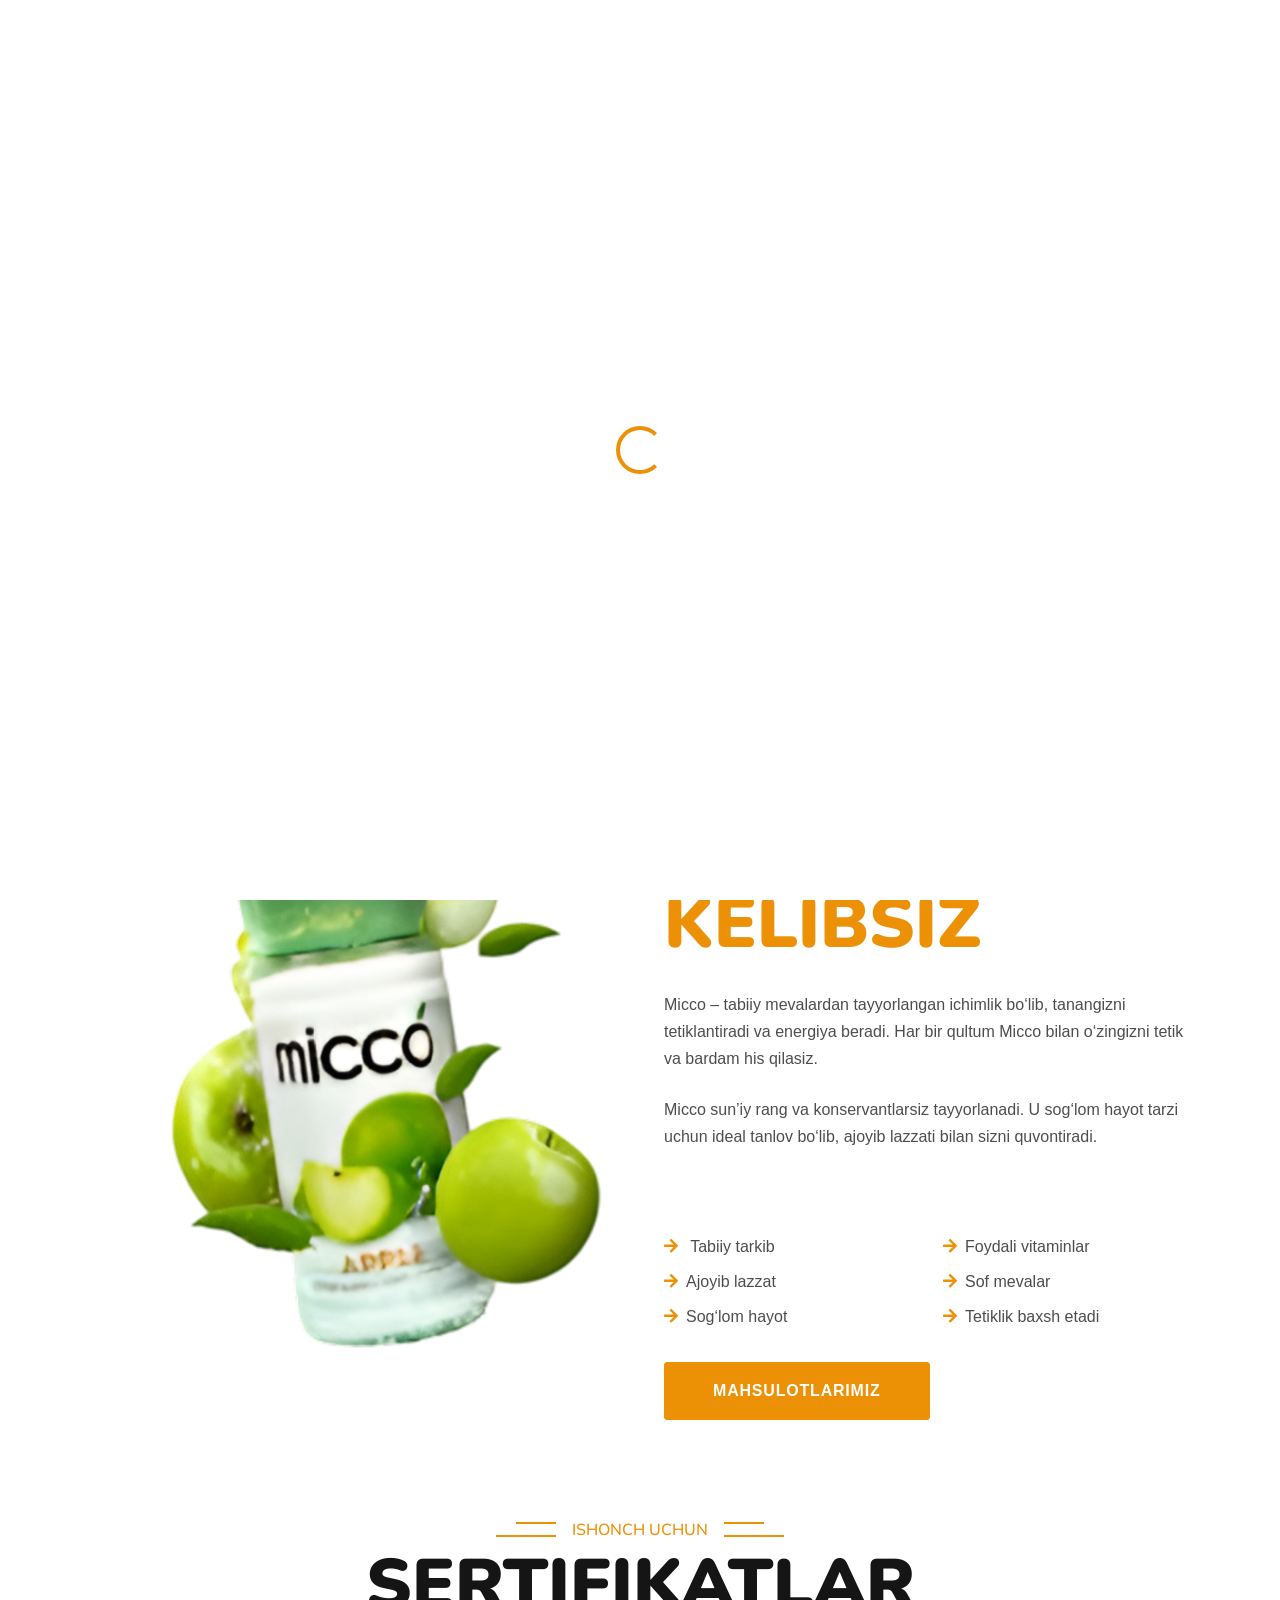
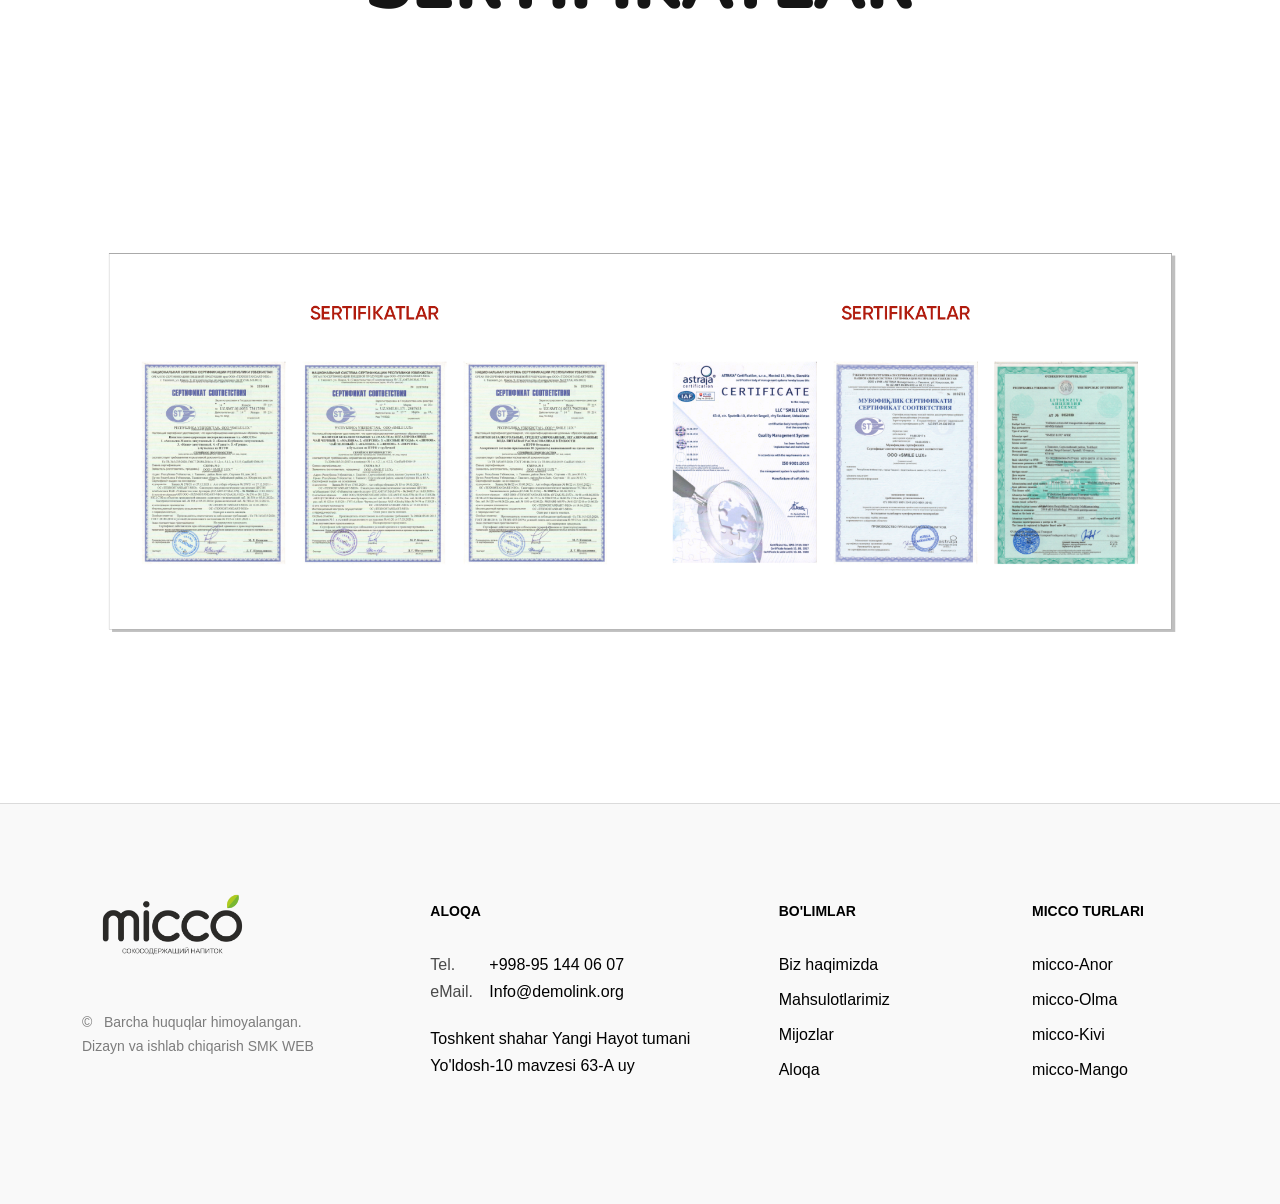
==== about.html @ a42de667 "Tamom" ====
<!DOCTYPE html>
<html lang="en">

<head>
    <meta charset="utf-8">
    <title>micco | About</title>
    <meta content="width=device-width, initial-scale=1.0" name="viewport">
    <meta content="" name="keywords">
    <meta content="" name="description">

    <!-- Favicon -->
    <link href="images/micco logo_edited-Photoroom.png" rel="icon">

    <!-- Google Web Fonts -->
    <link rel="preconnect" href="https://fonts.googleapis.com">
    <link rel="preconnect" href="https://fonts.gstatic.com" crossorigin>
    <link href="https://fonts.googleapis.com/css2?family=Heebo:wght@400;500;600&family=Nunito:wght@600;700;800&display=swap" rel="stylesheet">

    <!-- Icon Font Stylesheet -->
    <link href="https://cdnjs.cloudflare.com/ajax/libs/font-awesome/5.10.0/css/all.min.css" rel="stylesheet">
    <link href="https://cdn.jsdelivr.net/npm/bootstrap-icons@1.4.1/font/bootstrap-icons.css" rel="stylesheet">

    <!-- Libraries Stylesheet -->
    <link href="lib/animate/animate.min.css" rel="stylesheet">
    <link href="lib/owlcarousel/assets/owl.carousel.min.css" rel="stylesheet">
    <link href="lib/tempusdominus/css/tempusdominus-bootstrap-4.min.css" rel="stylesheet" />

    <!-- Customized Bootstrap Stylesheet -->
    <link href="about-css/bootstrap.min.css" rel="stylesheet">

    <!-- Template Stylesheet -->
    <link href="about-css/style.css" rel="stylesheet">
    <!-- bosh css lar -->
    <link rel="stylesheet" href="css/style.css">
</head>

<body>
    <!-- Spinner Start -->
    <div id="spinner" class="show bg-white position-fixed translate-middle w-100 vh-100 top-50 start-50 d-flex align-items-center justify-content-center">
        <div class="spinner-border text-primary" style="width: 3rem; height: 3rem;" role="status">
            <span class="sr-only">Kuting...</span>
        </div>
    </div>
    <!-- Spinner End -->


   


    <!-- Navbar & Hero Start -->
    <div class="container-fluid position-relative p-0">
        <nav class="navbar navbar-expand-lg navbar-light px-4 px-lg-5 py-3 py-lg-0">
            <a href="" class="navbar-brand p-0">
                <!-- <h1 class="text-primary m-0"><i class="fa fa-map-marker-alt me-3"></i>Tourist</h1> -->
                <img src="images/micco logo_edited-Photoroom.png" alt="Logo">
            </a>
            <button class="navbar-toggler" type="button" data-bs-toggle="collapse" data-bs-target="#navbarCollapse">
                <span class="fa fa-bars"></span>
            </button>
            <div class="collapse navbar-collapse" id="navbarCollapse">
                <div class="navbar-nav ms-auto py-0">
                    <a href="index.html" class="nav-item nav-link">Bosh bo'lim</a>
                    <a href="about.html" class="nav-item nav-link active">Biz haqimizda</a>
                    <a href="testimonial.html" class="nav-item nav-link">Mijozlar</a>
                    <a href="package.html" class="nav-item nav-link">Mahsulotlarimiz</a>
                    <a href="contact.html" class="nav-item nav-link">Aloqa</a>
                    <!-- <div class="nav-item dropdown">
                        <a href="#" class="nav-link dropdown-toggle" data-bs-toggle="dropdown">Pages</a>
                        <div class="dropdown-menu m-0">
                            <a href="destination.html" class="dropdown-item">Destination</a>
                            <a href="booking.html" class="dropdown-item">Booking</a>
                            <a href="team.html" class="dropdown-item">Travel Guides</a>
                            <a href="testimonial.html" class="dropdown-item">Testimonial</a>
                            <a href="404.html" class="dropdown-item">404 Page</a>
                        </div>
                    </div> -->
                    <!-- <a href="contact.html" class="nav-item nav-link">Contact</a>
                </div>
                <a href="" class="btn btn-primary rounded-pill py-2 px-4">Register</a> -->
            </div>
        </nav>

        <div class="container-fluid bg-primary py-5 mb-5 hero-header">
            <div class="container py-5">
                <div class="row justify-content-center py-5">
                    <div class="col-lg-10 pt-lg-5 mt-lg-5 text-center">
                        <h1 class="display-3 text-white animated slideInDown">Biz haqimizda</h1>
                        <nav aria-label="breadcrumb">
                            <ol class="breadcrumb justify-content-center">
                                <li class="breadcrumb-item"><a href="index.html">Bosh bo'lim</a></li>
                                <li class="breadcrumb-item"><a href="#">Mijozlar</a></li>
                                <li class="breadcrumb-item text-white active" aria-current="page">Haqimizda</li>
                            </ol>
                        </nav>
                    </div>
                </div>
            </div>
        </div>
    </div>
    <!-- Navbar & Hero End -->


    <!-- About Start -->
    <div class="container-xxl py-5">
        <div class="container">
            <div class="row g-5">
                <div class="col-lg-6 wow fadeInUp" data-wow-delay="0.1s" style="min-height: 400px;">
                    <div class="position-relative h-100">
                        <img class="img-fluid position-absolute w-100 h-100" src="images/micco-apple-2_enhanced.png" alt="" style="object-fit: cover;">
                    </div>
                </div>
                <div class="col-lg-6 wow fadeInUp" data-wow-delay="0.3s">
                    <h6 class="section-title bg-white text-start text-primary pe-3">micco haqida</h6>
                    <h1 class="mb-4">MICCO ICHIMLIGIGA  <span class="text-primary">XUSH KELIBSIZ</span></h1>
                    <p class="mb-4">Micco – tabiiy mevalardan tayyorlangan ichimlik bo‘lib, tanangizni tetiklantiradi va energiya beradi. Har bir qultum Micco bilan o‘zingizni tetik va bardam his qilasiz.</p>
                    <p class="mb-4">Micco sun’iy rang va konservantlarsiz tayyorlanadi. U sog‘lom hayot tarzi uchun ideal tanlov bo‘lib, ajoyib lazzati bilan sizni quvontiradi.</p>
                    <div class="row gy-2 gx-4 mb-4">
                        <div class="col-sm-6">
                            <p class="mb-0"><i class="fa fa-arrow-right text-primary me-2"></i> Tabiiy tarkib</p>
                        </div>
                        <div class="col-sm-6">
                            <p class="mb-0"><i class="fa fa-arrow-right text-primary me-2"></i>Foydali vitaminlar</p>
                        </div>
                        <div class="col-sm-6">
                            <p class="mb-0"><i class="fa fa-arrow-right text-primary me-2"></i>Ajoyib lazzat</p>
                        </div>
                        <div class="col-sm-6">
                            <p class="mb-0"><i class="fa fa-arrow-right text-primary me-2"></i>Sof mevalar</p>
                        </div>
                        <div class="col-sm-6">
                            <p class="mb-0"><i class="fa fa-arrow-right text-primary me-2"></i>Sog‘lom hayot</p>
                        </div>
                        <div class="col-sm-6">
                            <p class="mb-0"><i class="fa fa-arrow-right text-primary me-2"></i>Tetiklik baxsh etadi</p>
                        </div>
                    </div>
                    <a class="btn btn-primary py-3 px-5 mt-2" href="package.html">Mahsulotlarimiz</a>
                </div>
            </div>
        </div>
    </div>
    <!-- About End -->

    


    <!-- Team Start -->
    <div class="container-xxl py-5">
        <div class="container">
            <div class="text-center wow fadeInUp" data-wow-delay="0.1s">
                <h6 class="section-title bg-white text-center text-primary px-3">Ishonch uchun</h6>
                <h1 class="mb-5">Sertifikatlar</h1>
            </div>
            <div class="row g-4">
                <img src="images/micco-sertifikat.png" alt="">
                <!-- <div class="col-lg-3 col-md-6 wow fadeInUp" data-wow-delay="0.1s">
                    <div class="team-item">
                        <div class="overflow-hidden">
                            <img class="img-fluid" src="img/team-1.jpg" alt="">
                        </div>
                        <div class="position-relative d-flex justify-content-center" style="margin-top: -19px;">
                            <a class="btn btn-square mx-1" href=""><i class="fab fa-facebook-f"></i></a>
                            <a class="btn btn-square mx-1" href=""><i class="fab fa-twitter"></i></a>
                            <a class="btn btn-square mx-1" href=""><i class="fab fa-instagram"></i></a>
                        </div>
                        <div class="text-center p-4">
                            <h5 class="mb-0">Full Name</h5>
                            <small>Designation</small>
                        </div>
                    </div>
                </div>
                <div class="col-lg-3 col-md-6 wow fadeInUp" data-wow-delay="0.3s">
                    <div class="team-item">
                        <div class="overflow-hidden">
                            <img class="img-fluid" src="img/team-2.jpg" alt="">
                        </div>
                        <div class="position-relative d-flex justify-content-center" style="margin-top: -19px;">
                            <a class="btn btn-square mx-1" href=""><i class="fab fa-facebook-f"></i></a>
                            <a class="btn btn-square mx-1" href=""><i class="fab fa-twitter"></i></a>
                            <a class="btn btn-square mx-1" href=""><i class="fab fa-instagram"></i></a>
                        </div>
                        <div class="text-center p-4">
                            <h5 class="mb-0">Full Name</h5>
                            <small>Designation</small>
                        </div>
                    </div>
                </div>
                <div class="col-lg-3 col-md-6 wow fadeInUp" data-wow-delay="0.5s">
                    <div class="team-item">
                        <div class="overflow-hidden">
                            <img class="img-fluid" src="img/team-3.jpg" alt="">
                        </div>
                        <div class="position-relative d-flex justify-content-center" style="margin-top: -19px;">
                            <a class="btn btn-square mx-1" href=""><i class="fab fa-facebook-f"></i></a>
                            <a class="btn btn-square mx-1" href=""><i class="fab fa-twitter"></i></a>
                            <a class="btn btn-square mx-1" href=""><i class="fab fa-instagram"></i></a>
                        </div>
                        <div class="text-center p-4">
                            <h5 class="mb-0">Full Name</h5>
                            <small>Designation</small>
                        </div>
                    </div>
                </div>
                <div class="col-lg-3 col-md-6 wow fadeInUp" data-wow-delay="0.7s">
                    <div class="team-item">
                        <div class="overflow-hidden">
                            <img class="img-fluid" src="img/team-4.jpg" alt="">
                        </div>
                        <div class="position-relative d-flex justify-content-center" style="margin-top: -19px;">
                            <a class="btn btn-square mx-1" href=""><i class="fab fa-facebook-f"></i></a>
                            <a class="btn btn-square mx-1" href=""><i class="fab fa-twitter"></i></a>
                            <a class="btn btn-square mx-1" href=""><i class="fab fa-instagram"></i></a>
                        </div>
                        <div class="text-center p-4">
                            <h5 class="mb-0">Full Name</h5>
                            <small>Designation</small>
                        </div>
                    </div>
                </div> -->
            </div>
        </div>
    </div>
    <!-- Team End -->



    
        

    <!-- Footer Start -->
    <footer class="section footer-classic">
        <div class="container">
          <div class="row row-50 justify-content-between">
            <div class="col-xl-3 col-md-6">
              <!--Brand--><a class="brand" href="index.html"><img class="brand-logo-dark" src="images/micco logo_edited-Photoroom.png" alt="" width="181" height="50"/><img class="brand-logo-light" src="images/logo-inverse-363x100.png" alt="" width="181" height="50"/></a>
              <p class="rights"><span>&copy;&nbsp;</span><span class="copyright-year"></span><span>&nbsp;</span><span><a href=""></a> Barcha huquqlar himoyalangan. Dizayn va ishlab chiqarish <a href="https://www.smkweb.com/" target="_blank">SMK WEB</a></a></p>
            </div>
            <div class="col-xl-3 col-md-6">
              <p class="footer-classic-title">Aloqa</p>
              <ul class="footer-classic-list">
                <li>
                  <ul>
                    <li>
                      <dl class="footer-classic-dl">
                        <dt>Tel.</dt>
                        <dd><a href="tel:#">+998-95 144 06 07</a></dd>
                      </dl>
                    </li>
                    <li>
                      <dl class="footer-classic-dl">
                        <dt>eMail.</dt>
                        <dd><a href="mailto:#">Info@demolink.org</a></dd>
                      </dl>
                    </li>
                  </ul>
                </li>
                <li><a href="#">Toshkent shahar Yangi Hayot tumani Yo'ldosh-10 mavzesi 63-A uy</a></li>
                <li>
                  <!-- <ul class="group group-sm footer-classic-social-list">
                    <li><a class="link-social" href="#">
                        <div class="icon novi-icon mdi mdi-facebook"></div></a></li>
                    <li><a class="link-social" href="#">
                        <div class="icon novi-icon mdi mdi-instagram"></div></a></li>
                    <li><a class="link-social" href="#">
                        <div class="icon novi-icon mdi mdi-youtube-play"></div></a></li>
                  </ul> -->
                </li>
              </ul>
            </div>
            <div class="col-xl-2 col-md-6">
              <p class="footer-classic-title">Bo'limlar</p>
              <ul class="footer-classic-nav">
                <li><a href="about.html">Biz haqimizda</a></li>
                <li><a href="package.html">Mahsulotlarimiz</a></li>
                <li><a href="testimonial.html">Mijozlar</a></li>
                <li><a href="contact.html">Aloqa</a></li>
              </ul>
            </div>
            <div class="col-xl-2 col-md-6">
              <p class="footer-classic-title">Micco turlari</p>
              <ul class="footer-classic-nav">
                <li><a href="micco-anor.html">micco-Anor</a></li>
                <li><a href="micco-olma.html">micco-Olma</a></li>
                <li><a href="micco-kivi.html">micco-Kivi</a></li>
                <li><a href="micco-mango.html">micco-Mango</a></li>
              </ul>
            </div>
          </div>
        </div>
      </footer>
    <!-- Footer End -->


    <!-- Back to Top -->
    <a href="#" class="btn btn-lg btn-primary btn-lg-square back-to-top"><i class="bi bi-arrow-up"></i></a>


    <!-- JavaScript Libraries -->
    <script src="https://code.jquery.com/jquery-3.4.1.min.js"></script>
    <script src="https://cdn.jsdelivr.net/npm/bootstrap@5.0.0/dist/js/bootstrap.bundle.min.js"></script>
    <script src="lib/wow/wow.min.js"></script>
    <script src="lib/easing/easing.min.js"></script>
    <script src="lib/waypoints/waypoints.min.js"></script>
    <script src="lib/owlcarousel/owl.carousel.min.js"></script>
    <script src="lib/tempusdominus/js/moment.min.js"></script>
    <script src="lib/tempusdominus/js/moment-timezone.min.js"></script>
    <script src="lib/tempusdominus/js/tempusdominus-bootstrap-4.min.js"></script>

    <!-- Template Javascript -->
    <script src="js/main.js"></script>
</body>

</html>
---- about-css/style.css ----
/********** Template CSS **********/
:root {
    --primary: #ec9006;
    --secondary: #FE8800;
    --light: #F5F5F5;
    --dark: #14141F;
}

.fw-medium {
    font-weight: 600 !important;
}

.fw-semi-bold {
    font-weight: 700 !important;
}

.back-to-top {
    position: fixed;
    display: none;
    right: 45px;
    bottom: 45px;
    z-index: 99;
}


/*** Spinner ***/
#spinner {
    opacity: 0;
    visibility: hidden;
    transition: opacity .5s ease-out, visibility 0s linear .5s;
    z-index: 99999;
}

#spinner.show {
    transition: opacity .5s ease-out, visibility 0s linear 0s;
    visibility: visible;
    opacity: 1;
}


/*** Button ***/
.btn {
    font-family: 'Nunito', sans-serif;
    font-weight: 600;
    transition: .5s;
}

.btn.btn-primary,
.btn.btn-secondary {
    color: #FFFFFF;
}

.btn-square {
    width: 38px;
    height: 38px;
}

.btn-sm-square {
    width: 32px;
    height: 32px;
}

.btn-lg-square {
    width: 48px;
    height: 48px;
}

.btn-square,
.btn-sm-square,
.btn-lg-square {
    padding: 0;
    display: flex;
    align-items: center;
    justify-content: center;
    font-weight: normal;
    border-radius: 0px;
}


/*** Navbar ***/
.navbar-light .navbar-nav .nav-link {
    font-family: 'Nunito', sans-serif;
    position: relative;
    margin-right: 25px;
    padding: 35px 0;
    color: #FFFFFF !important;
    font-size: 18px;
    font-weight: 600;
    outline: none;
    transition: .5s;
}

.sticky-top.navbar-light .navbar-nav .nav-link {
    padding: 20px 0;
    color: var(--dark) !important;
}

.navbar-light .navbar-nav .nav-link:hover,
.navbar-light .navbar-nav .nav-link.active {
    color: var(--primary) !important;
}

.navbar-light .navbar-brand img {
    max-height: 60px;
    transition: .5s;
}

.sticky-top.navbar-light .navbar-brand img {
    max-height: 45px;
}

@media (max-width: 991.98px) {
    .sticky-top.navbar-light {
        position: relative;
        background: #FFFFFF;
    }

    .navbar-light .navbar-collapse {
        margin-top: 15px;
        border-top: 1px solid #DDDDDD;
    }

    .navbar-light .navbar-nav .nav-link,
    .sticky-top.navbar-light .navbar-nav .nav-link {
        padding: 10px 0;
        margin-left: 0;
        color: var(--dark) !important;
    }

    .navbar-light .navbar-brand img {
        max-height: 45px;
    }
}

@media (min-width: 992px) {
    .navbar-light {
        position: absolute;
        width: 100%;
        top: 0;
        left: 0;
        border-bottom: 1px solid rgba(256, 256, 256, .1);
        z-index: 999;
    }
    
    .sticky-top.navbar-light {
        position: fixed;
        background: #FFFFFF;
    }

    .navbar-light .navbar-nav .nav-link::before {
        position: absolute;
        content: "";
        width: 0;
        height: 2px;
        bottom: -1px;
        left: 50%;
        background: var(--primary);
        transition: .5s;
    }

    .navbar-light .navbar-nav .nav-link:hover::before,
    .navbar-light .navbar-nav .nav-link.active::before {
        width: calc(100% - 2px);
        left: 1px;
    }

    .navbar-light .navbar-nav .nav-link.nav-contact::before {
        display: none;
    }
}


/*** Hero Header ***/
.hero-header {
    background: linear-gradient(rgba(20, 20, 31, .7), rgba(20, 20, 31, .7)), url(../images/frost-2.jpg);
    background-position: center center;
    background-repeat: no-repeat;
    background-size: cover;
}

.breadcrumb-item + .breadcrumb-item::before {
    color: rgba(255, 255, 255, .5);
}


/*** Section Title ***/ 
.section-title {
    position: relative;
    display: inline-block;
    text-transform: uppercase;
}

.section-title::before {
    position: absolute;
    content: "";
    width: calc(100% + 80px);
    height: 2px;
    top: 4px;
    left: -40px;
    background: var(--primary);
    z-index: -1;
}

.section-title::after {
    position: absolute;
    content: "";
    width: calc(100% + 120px);
    height: 2px;
    bottom: 5px;
    left: -60px;
    background: var(--primary);
    z-index: -1;
}

.section-title.text-start::before {
    width: calc(100% + 40px);
    left: 0;
}

.section-title.text-start::after {
    width: calc(100% + 60px);
    left: 0;
}


/*** Service ***/
.service-item {
    box-shadow: 0 0 45px rgba(0, 0, 0, .08);
    transition: .5s;
}

.service-item:hover {
    background: var(--primary);
}

.service-item * {
    transition: .5s;
}

.service-item:hover * {
    color: var(--light) !important;
}


/*** Destination ***/
.destination img {
    transition: .5s;
}

.destination a:hover img {
    transform: scale(1.1);
}


/*** Package ***/
.package-item {
    box-shadow: 0 0 45px rgba(0, 0, 0, .08);
}

.package-item img {
    transition: .5s;
}

.package-item:hover img {
    transform: scale(1.1);
}


/*** Booking ***/
.booking {
    background: linear-gradient(rgba(15, 23, 43, .7), rgba(15, 23, 43, .7)), url(../img/booking.jpg);
    background-position: center center;
    background-repeat: no-repeat;
    background-size: cover;
}


/*** Team ***/
.team-item {
    box-shadow: 0 0 45px rgba(0, 0, 0, .08);
}

.team-item img {
    transition: .5s;
}

.team-item:hover img {
    transform: scale(1.1);
}

.team-item .btn {
    background: #FFFFFF;
    color: var(--primary);
    border-radius: 20px;
    border-bottom: 1px solid var(--primary);
}

.team-item .btn:hover {
    background: var(--primary);
    color: #FFFFFF;
}


/*** Testimonial ***/
.testimonial-carousel::before {
    position: absolute;
    content: "";
    top: 0;
    left: 0;
    height: 100%;
    width: 0;
    background: linear-gradient(to right, rgba(255, 255, 255, 1) 0%, rgba(255, 255, 255, 0) 100%);
    z-index: 1;
}

.testimonial-carousel::after {
    position: absolute;
    content: "";
    top: 0;
    right: 0;
    height: 100%;
    width: 0;
    background: linear-gradient(to left, rgba(255, 255, 255, 1) 0%, rgba(255, 255, 255, 0) 100%);
    z-index: 1;
}

@media (min-width: 768px) {
    .testimonial-carousel::before,
    .testimonial-carousel::after {
        width: 200px;
    }
}

@media (min-width: 992px) {
    .testimonial-carousel::before,
    .testimonial-carousel::after {
        width: 300px;
    }
}

.testimonial-carousel .owl-item .testimonial-item,
.testimonial-carousel .owl-item.center .testimonial-item * {
    transition: .5s;
}

.testimonial-carousel .owl-item.center .testimonial-item {
    background: var(--primary) !important;
    border-color: var(--primary) !important;
}

.testimonial-carousel .owl-item.center .testimonial-item * {
    color: #FFFFFF !important;
}

.testimonial-carousel .owl-dots {
    margin-top: 24px;
    display: flex;
    align-items: flex-end;
    justify-content: center;
}

.testimonial-carousel .owl-dot {
    position: relative;
    display: inline-block;
    margin: 0 5px;
    width: 15px;
    height: 15px;
    border: 1px solid #CCCCCC;
    border-radius: 15px;
    transition: .5s;
}

.testimonial-carousel .owl-dot.active {
    background: var(--primary);
    border-color: var(--primary);
}


/*** Footer ***/
.footer .btn.btn-social {
    margin-right: 5px;
    width: 35px;
    height: 35px;
    display: flex;
    align-items: center;
    justify-content: center;
    color: var(--light);
    font-weight: normal;
    border: 1px solid #FFFFFF;
    border-radius: 35px;
    transition: .3s;
}

.footer .btn.btn-social:hover {
    color: var(--primary);
}

.footer .btn.btn-link {
    display: block;
    margin-bottom: 5px;
    padding: 0;
    text-align: left;
    color: #FFFFFF;
    font-size: 15px;
    font-weight: normal;
    text-transform: capitalize;
    transition: .3s;
}

.footer .btn.btn-link::before {
    position: relative;
    content: "\f105";
    font-family: "Font Awesome 5 Free";
    font-weight: 900;
    margin-right: 10px;
}

.footer .btn.btn-link:hover {
    letter-spacing: 1px;
    box-shadow: none;
}

.footer .copyright {
    padding: 25px 0;
    font-size: 15px;
    border-top: 1px solid rgba(256, 256, 256, .1);
}

.footer .copyright a {
    color: var(--light);
}

.footer .footer-menu a {
    margin-right: 15px;
    padding-right: 15px;
    border-right: 1px solid rgba(255, 255, 255, .1);
}

.footer .footer-menu a:last-child {
    margin-right: 0;
    padding-right: 0;
    border-right: none;
}
---- css/style.css ----
@charset "UTF-8";
/*
* Trunk version 2.0.1
*/
/*
* Contexts
*/
.context-dark, .bg-gray-700, .bg-primary,
.context-dark h1,
.bg-gray-700 h1,
.bg-primary h1, .context-dark h2, .bg-gray-700 h2, .bg-primary h2, .context-dark h3, .bg-gray-700 h3, .bg-primary h3, .context-dark h4, .bg-gray-700 h4, .bg-primary h4, .context-dark h5, .bg-gray-700 h5, .bg-primary h5, .context-dark h6, .bg-gray-700 h6, .bg-primary h6, .context-dark [class^='heading-'], .bg-gray-700 [class^='heading-'], .bg-primary [class^='heading-'] {
	color: #ffffff;
}

.context-light, .bg-default {
	color: rgba(0, 0, 0, 0.7);
}

a:focus,
button:focus {
	outline: none !important;
}

button::-moz-focus-inner {
	border: 0;
}

*:focus {
	outline: none;
}

blockquote {
	padding: 0;
	margin: 0;
}

input,
button,
select,
textarea {
	outline: none;
}

label {
	margin-bottom: 0;
}

p {
	margin: 0;
}

ul,
ol {
	list-style: none;
	padding: 0;
	margin: 0;
}

ul li,
ol li {
	display: block;
}

dl {
	margin: 0;
}

dt,
dd {
	line-height: inherit;
}

dt {
	font-weight: inherit;
}

dd {
	margin-bottom: 0;
}

cite {
	font-style: normal;
}

form {
	margin-bottom: 0;
}

blockquote {
	padding-left: 0;
	border-left: 0;
}

address {
	margin-top: 0;
	margin-bottom: 0;
}

figure {
	margin-bottom: 0;
}

html p a:hover {
	text-decoration: none;
}

/*
* Typography
*/
body {
	font-family: "Montserrat", -apple-system, BlinkMacSystemFont, "Segoe UI", Roboto, "Helvetica Neue", Arial, sans-serif;
	font-size: 16px;
	line-height: 1.6875;
	font-weight: 400;
	color: rgba(0, 0, 0, 0.7);
	background-color: #ffffff;
	-webkit-text-size-adjust: none;
	-webkit-font-smoothing: subpixel-antialiased;
}

h1, h2, h3, h4, h5, h6, [class^='heading-'] {
	margin-top: 0;
	margin-bottom: 0;
	font-weight: 500;
	color: #151515;
	text-transform: uppercase;
}

h1 a, h2 a, h3 a, h4 a, h5 a, h6 a, [class^='heading-'] a {
	color: inherit;
}

h1 a:hover, h2 a:hover, h3 a:hover, h4 a:hover, h5 a:hover, h6 a:hover, [class^='heading-'] a:hover {
	color: #ec9006;	
}

h1,
.heading-1 {
	position: relative;
	font-size: 36px;
	font-weight: 900;
}

@media (min-width: 992px) {
	h1,
	.heading-1 {
		font-size: 55px;
	}
}

@media (min-width: 1200px) {
	h1,
	.heading-1 {
		font-size: 70px;
		line-height: 1.21429;
	}
}

h1[data-subtext]::before,
.heading-1[data-subtext]::before {
	content: attr(data-subtext);
	position: absolute;
	text-align: center;
	top: -30px;
	left: -10px;
	color: #000000;
	font-size: 20px;
	font-weight: 600;
	background-color: #FFEE58;
	width: 46px;
	height: 46px;
	line-height: 46px;
	box-shadow: 7px 8px 10px rgba(0, 0, 0, 0.25);
	border-radius: 10em;
	transition: cubic-bezier(1, 0, 0.86, -0.88) 1s;
	opacity: 0;
}

.swiper-slide-active h1[data-subtext]::before, .swiper-slide-active
.heading-1[data-subtext]::before {
	opacity: 1;
}

@media (min-width: 992px) {
	h1[data-subtext]::before,
	.heading-1[data-subtext]::before {
		top: -11px;
	}
}

@media (min-width: 1600px) {
	h1[data-subtext]::before,
	.heading-1[data-subtext]::before {
		left: -31px;
	}
}

h2,
.heading-2 {
	font-size: 28px;
	font-weight: 700;
}

@media (min-width: 992px) {
	h2,
	.heading-2 {
		font-size: 40px;
		line-height: 1.225;
	}
}

h3,
.heading-3 {
	font-size: 20px;
	line-height: 1.45;
	color: rgba(0, 0, 0, 0.5);
	font-weight: 600;
}

.context-dark h3, .bg-gray-700 h3, .bg-primary h3, .context-dark .heading-3, .bg-gray-700 .heading-3, .bg-primary .heading-3 {
	color: rgba(255, 255, 255, 0.5);
}

h4,
.heading-4 {
	font-size: 22px;
	line-height: 1.5;
}

@media (min-width: 992px) {
	h4,
	.heading-4 {
		font-size: 24px;
		line-height: 1.25;
	}
}

h5,
.heading-5 {
	font-size: 20px;
	line-height: 1.5;
}

@media (min-width: 992px) {
	h5,
	.heading-5 {
		font-size: 18px;
		line-height: 1.44444;
	}
}

h6,
.heading-6 {
	font-size: 18px;
	line-height: 1.5;
}

@media (min-width: 992px) {
	h6,
	.heading-6 {
		font-size: 16px;
		line-height: 1.5;
	}
}

h3.subtitle {
	color: #ffffff;
}

small,
.small {
	display: block;
	font-size: 12px;
	line-height: 1.5;
}

mark,
.mark {
	padding: 3px 5px;
	color: #ffffff;
	background: #ec9006;
}

.big {
	font-size: 18px;
	line-height: 1.72222;
	font-weight: 500;
}

.lead {
	font-size: 24px;
	line-height: 34px;
	font-weight: 300;
}

code {
	padding: 3px 5px;
	border-radius: 0.2rem;
	font-size: 90%;
	color: #111111;
	background: #F9F9F9;
}

p [data-toggle='tooltip'] {
	padding-left: .25em;
	padding-right: .25em;
	color: #ec9006;
}

p [style*='max-width'] {
	display: inline-block;
}

.postitle {
	font-weight: 500;
	line-height: 21px;
	color: rgba(0, 0, 0, 0.7);
}

.context-dark .postitle, .bg-gray-700 .postitle, .bg-primary .postitle {
	color: rgba(255, 255, 255, 0.7);
}

::selection {
	background: #ec9006;
	color: #ffffff;
}

::-moz-selection {
	background: #ec9006;
	color: #ffffff;
}

/*
* Brand
*/
.brand {
	display: inline-block;
}

.brand .brand-logo-light {
	display: none;
}

.brand .brand-logo-dark {
	display: block;
}

/*
* Links
*/
a {
	transition: all 0.3s;
}

a, a:focus, a:active, a:hover {
	text-decoration: none;
}

a, a:focus, a:active {
	color: #000000;
}

a:hover {
	color: #ec9006;
}

a[href*='tel'], a[href*='mailto'] {
	white-space: nowrap;
}

.link-hover {
	color: #ec9006;
}

.link-press {
	color: #ec9006;
}

* + .privacy-link {
	margin-top: 25px;
}

.link-border {
	text-transform: uppercase;
	font-size: 14px;
	line-height: 30px;
	font-weight: 500;
	color: #000000;
	border-bottom: 1px solid;
}

.link-border:hover {
	color: #ec9006;
}

.link-social {
	display: flex;
	align-items: center;
	justify-content: center;
	background-color: #ffffff;
	border-radius: 10em;
	border: 1px solid #C4C4C4;
	transition: all 0.3s;
	width: 36px;
	height: 36px;
	line-height: 36px;
	font-size: 18px;
}

.link-social [class*=facebook] {
	color: #4d70a8;
}

.link-social [class*=instagram] {
	color: #4F4E6C;
}

.link-social [class*=youtube] {
	color: #FF2929;
}

.link-social:hover {
	border-color: transparent;
	box-shadow: 0 0 10px rgba(0, 0, 0, 0.2);
}

/*
* Blocks
*/
.block-center, .block-sm, .block-lg {
	margin-left: auto;
	margin-right: auto;
}

.block-sm {
	max-width: 560px;
}

.block-lg {
	max-width: 768px;
}

.block-center {
	padding: 10px;
}

.block-center:hover .block-center-header {
	background-color: #ec9006;
}

.block-center-title {
	background-color: #ffffff;
}

@media (max-width: 1599.98px) {
	.block-center {
		padding: 20px;
	}
	.block-center:hover .block-center-header {
		background-color: #ffffff;
	}
	.block-center-header {
		background-color: #ec9006;
	}
}

/*
* Boxes
*/
.box-minimal {
	text-align: center;
}

.box-minimal .box-minimal-icon {
	font-size: 50px;
	line-height: 50px;
	color: #ec9006;
}

.box-minimal-divider {
	width: 36px;
	height: 4px;
	margin-left: auto;
	margin-right: auto;
	background: #ec9006;
}

.box-minimal-text {
	width: 100%;
	max-width: 320px;
	margin-left: auto;
	margin-right: auto;
}

* + .box-minimal {
	margin-top: 30px;
}

* + .box-minimal-title {
	margin-top: 10px;
}

* + .box-minimal-divider {
	margin-top: 20px;
}

* + .box-minimal-text {
	margin-top: 15px;
}

.context-dark .box-minimal p, .bg-gray-700 .box-minimal p, .bg-primary .box-minimal p {
	color: rgba(0, 0, 0, 0.7);
}

.box-counter {
	position: relative;
	text-align: center;
	color: #2c343b;
}

.box-counter-title {
	display: inline-block;
	font-family: "Montserrat", -apple-system, BlinkMacSystemFont, "Segoe UI", Roboto, "Helvetica Neue", Arial, sans-serif;
	font-size: 16px;
	line-height: 1.3;
	letter-spacing: -.025em;
}

.box-counter-main {
	font-family: "Montserrat", -apple-system, BlinkMacSystemFont, "Segoe UI", Roboto, "Helvetica Neue", Arial, sans-serif;
	font-size: 45px;
	font-weight: 400;
	line-height: 1.2;
}

.box-counter-main > * {
	display: inline;
	font: inherit;
}

.box-counter-main .small {
	font-size: 28px;
}

.box-counter-main .small_top {
	position: relative;
	top: .2em;
	vertical-align: top;
}

.box-counter-divider {
	font-size: 0;
	line-height: 0;
}

.box-counter-divider::after {
	content: '';
	display: inline-block;
	width: 80px;
	height: 2px;
	background: #ec9006;
}

* + .box-counter-title {
	margin-top: 10px;
}

* + .box-counter-main {
	margin-top: 20px;
}

* + .box-counter-divider {
	margin-top: 10px;
}

@media (min-width: 768px) {
	.box-counter-title {
		font-size: 18px;
	}
}

@media (min-width: 1200px) {
	.box-counter-main {
		font-size: 60px;
	}
	.box-counter-main .small {
		font-size: 36px;
	}
	* + .box-counter-main {
		margin-top: 30px;
	}
	* + .box-counter-divider {
		margin-top: 15px;
	}
	* + .box-counter-title {
		margin-top: 18px;
	}
}

.bg-primary .box-counter {
	color: #ffffff;
}

.bg-primary .box-counter-divider::after {
	background: #ffffff;
}

.box-round-wrap {
	position: relative;
	max-width: 40vw;
}

@media (min-width: 992px) {
	.box-round-wrap {
		left: 12vw;
		top: -38px;
	}
}

.box-round-wrap img {
	box-shadow: 0 0 80px rgba(0, 0, 0, 0.15);
	border-radius: 50%;
}

.box-custom-2 {
	text-align: center;
	position: relative;
	overflow: hidden;
}

.box-custom-2 img {
	display: block;
	max-width: 79.5%;
	margin-left: 0;
	filter: drop-shadow(20px 20px 15px rgba(0, 0, 0, 0.15));
}

@media (min-width: 1200px) {
	.box-custom-2 img {
		margin: 0 auto;
		filter: drop-shadow(30px 30px 20px rgba(0, 0, 0, 0.15));
	}
}

@media (max-width: 767.98px) {
	.box-custom-2 {
		max-width: 350px;
	}
}

.box-custom-2-smal {
	position: absolute;
	top: 27%;
	right: 0;
	color: #000000;
	text-align: left;
	border: 3px solid #D6D6D6;
	line-height: 1;
	padding: 9px 28px 7px 17px;
	background-color: #F9F9F9;
}

@media (min-width: 576px) and (max-width: 767.98px) {
	.box-custom-2-smal {
		right: 10%;
	}
}

@media (min-width: 768px) and (max-width: 991.98px) {
	.box-custom-2-smal {
		right: auto;
		left: 50%;
	}
}

@media (min-width: 992px) {
	.box-custom-2-smal {
		right: auto;
		left: 68%;
	}
}

.box-custom-2-smal::before, .box-custom-2-smal::after {
	content: '';
	position: absolute;
	width: 0;
	height: 0;
	border-style: solid;
}

.box-custom-2-smal::before {
	bottom: -16px;
	left: 15px;
	border-width: 16px 22px 0 0;
	border-color: #D6D6D6 transparent transparent transparent;
}

.box-custom-2-smal::after {
	bottom: -10px;
	left: 18px;
	border-width: 10px 14px 0 0;
	border-color: #F9F9F9 transparent transparent transparent;
}

.box-custom-2-name {
	font-size: 18px;
	font-weight: 600;
}

.box-custom-2-position {
	margin-top: 7px;
}

.box-icon {
	position: relative;
	z-index: 1;
}

.box-icon-header {
	display: flex;
	align-items: center;
}

h3.box-icon-title {
	margin-left: 17px;
	margin-top: 5px;
	color: #ffffff;
}

.box-icon-text {
	margin-top: 9px;
	color: rgba(255, 255, 255, 0.8);
}

@media (max-width: 991.98px) {
	.box-icon-text {
		color: #ffffff;
	}
}

.box-custom-3 {
	position: absolute;
	top: 40px;
	left: 54.9%;
	display: flex;
	flex-wrap: wrap;
	width: 707px;
	height: 710px;
}

@media (max-width: 991.98px) {
	.box-custom-3 {
		opacity: .4;
	}
}

.box-custom-3-img-wrap {
	position: absolute;
}

.box-custom-3-img-wrap img {
	filter: drop-shadow(0 15px 10px rgba(0, 0, 0, 0.2));
}

.box-custom-3-img-wrap:nth-of-type(1) {
	top: 12px;
	left: 12px;
}

.box-custom-3-img-wrap:nth-of-type(2) {
	top: 0;
	right: 0;
}

.box-custom-3-img-wrap:nth-of-type(3) {
	left: 87px;
	bottom: 36px;
}

.box-custom-3-img-wrap:nth-of-type(4) {
	right: -13px;
	bottom: 186px;
}

/*
* Element groups
*/
html .group {
	margin-bottom: -20px;
	margin-left: -15px;
}

html .group:empty {
	margin-bottom: 0;
	margin-left: 0;
}

html .group > * {
	display: inline-block;
	margin-top: 0;
	margin-bottom: 20px;
	margin-left: 15px;
}

html .group-sm {
	margin-bottom: -10px;
	margin-left: -10px;
}

html .group-sm:empty {
	margin-bottom: 0;
	margin-left: 0;
}

html .group-sm > * {
	display: inline-block;
	margin-top: 0;
	margin-bottom: 10px;
	margin-left: 10px;
}

html .group-xl {
	margin-bottom: -20px;
	margin-left: -30px;
}

html .group-xl:empty {
	margin-bottom: 0;
	margin-left: 0;
}

html .group-xl > * {
	display: inline-block;
	margin-top: 0;
	margin-bottom: 20px;
	margin-left: 30px;
}

@media (min-width: 992px) {
	html .group-xl {
		margin-bottom: -20px;
		margin-left: -45px;
	}
	html .group-xl > * {
		margin-bottom: 20px;
		margin-left: 45px;
	}
}

html .group-middle {
	display: inline-flex;
	align-items: center;
}

html .group-custom {
	display: flex;
	align-items: center;
	justify-content: center;
	flex-wrap: wrap;
	max-width: 100%;
}

html .group-custom > * {
	flex: 0 1 100%;
	padding-left: 20px;
	padding-right: 20px;
}

@media (min-width: 576px) {
	html .group-custom {
		flex-wrap: nowrap;
	}
	html .group-custom > * {
		flex: 1 1 auto;
	}
}

* + .group-sm {
	margin-top: 30px;
}

* + .group-xl {
	margin-top: 20px;
}

/*
* Responsive units
*/
.unit {
	display: flex;
	flex: 0 1 100%;
	margin-bottom: -30px;
	margin-left: -20px;
}

.unit > * {
	margin-bottom: 30px;
	margin-left: 20px;
}

.unit:empty {
	margin-bottom: 0;
	margin-left: 0;
}

.unit-body {
	flex: 0 1 auto;
}

.unit-left,
.unit-right {
	flex: 0 0 auto;
	max-width: 100%;
}

.unit-spacing-xs {
	margin-bottom: -15px;
	margin-left: -7px;
}

.unit-spacing-xs > * {
	margin-bottom: 15px;
	margin-left: 7px;
}

/*
* Lists
*/
/*
* Vertical list
*/
.list > li + li {
	margin-top: 10px;
}

.list-xs > li + li {
	margin-top: 5px;
}

.list-sm > li + li {
	margin-top: 10px;
}

.list-md > li + li {
	margin-top: 18px;
}

.list-lg > li + li {
	margin-top: 25px;
}

.list-xl > li + li {
	margin-top: 30px;
}

@media (min-width: 768px) {
	.list-xl > li + li {
		margin-top: 60px;
	}
}

/*
* List inline
*/
.list-inline > li {
	display: inline-block;
}

html .list-inline-md {
	transform: translate3d(0, -8px, 0);
	margin-bottom: -8px;
	margin-left: -10px;
	margin-right: -10px;
}

html .list-inline-md > * {
	margin-top: 8px;
	padding-left: 10px;
	padding-right: 10px;
}

@media (min-width: 992px) {
	html .list-inline-md {
		margin-left: -15px;
		margin-right: -15px;
	}
	html .list-inline-md > * {
		padding-left: 15px;
		padding-right: 15px;
	}
}

/*
* List terms
*/
.list-terms dt + dd {
	margin-top: 5px;
}

.list-terms dd + dt {
	margin-top: 25px;
}

* + .list-terms {
	margin-top: 25px;
}

/*
* Index list
*/
.index-list {
	counter-reset: li;
}

.index-list > li .list-index-counter:before {
	content: counter(li, decimal-leading-zero);
	counter-increment: li;
}

/*
* Marked list
*/
.list-marked {
	text-align: left;
}

.list-marked > li {
	position: relative;
	padding-left: 33px;
	font-size: 16px;
	line-height: 31px;
	font-weight: 500;
	color: #000000;
}

@media (min-width: 768px) {
	.list-marked > li {
		font-size: 18px;
	}
}

.list-marked > li::before {
	content: '';
	position: absolute;
	display: inline-block;
	left: 0;
	top: 14px;
	height: 2px;
	width: 20px;
	background-color: #ec9006;
}

.list-marked > li + li {
	margin-top: 8px;
}

* + .list-marked {
	margin-top: 15px;
}

p + .list-marked {
	margin-top: 20px;
}

@media (min-width: 768px) {
	p + .list-marked {
		margin-top: 24px;
	}
}

/*
* Ordered List
*/
.list-ordered {
	counter-reset: li;
	text-align: left;
}

.list-ordered > li {
	position: relative;
	padding-left: 25px;
}

.list-ordered > li:before {
	position: absolute;
	content: counter(li, decimal) ".";
	counter-increment: li;
	top: 0;
	left: 0;
	display: inline-block;
	width: 15px;
	color: #D6D6D6;
}

.list-ordered > li + li {
	margin-top: 10px;
}

* + .list-ordered {
	margin-top: 15px;
}

/*
* Images
*/
img {
	display: inline-block;
	max-width: 100%;
	height: auto;
}

.img-responsive {
	width: 100%;
}

/*
* Icons
*/
.icon {
	display: inline-block;
	font-size: 16px;
	line-height: 1;
}

.icon::before {
	position: relative;
	display: inline-block;
	font-weight: 400;
	font-style: normal;
	speak: none;
	text-transform: none;
}

.icon-circle {
	border-radius: 50%;
}

.icon-lg {
	font-size: 50px;
}

/*
* Tables custom
*/
.table-custom {
	width: 100%;
	max-width: 100%;
	text-align: left;
	background: #ffffff;
	border-collapse: collapse;
}

.table-custom th,
.table-custom td {
	color: #2c343b;
	background: #ffffff;
}

.table-custom th {
	padding: 35px 24px;
	font-size: 14px;
	font-weight: 700;
	letter-spacing: .05em;
	text-transform: uppercase;
	background: #C4C4C4;
}

@media (max-width: 991.98px) {
	.table-custom th {
		padding-top: 20px;
		padding-bottom: 20px;
	}
}

.table-custom td {
	padding: 17px 24px;
}

.table-custom tbody tr:first-child td {
	border-top: 0;
}

.table-custom tr td {
	border-bottom: 1px solid #cccccc;
}

.table-custom tfoot td {
	font-weight: 700;
}

* + .table-custom-responsive {
	margin-top: 30px;
}

@media (min-width: 768px) {
	* + .table-custom-responsive {
		margin-top: 40px;
	}
}

.table-custom.table-custom-primary thead th {
	color: #ffffff;
	background: #ec9006;
	border: 0;
}

.table-custom.table-custom-primary tbody tr:hover td {
	background: #C4C4C4;
}

.table-custom.table-custom-bordered tr td:first-child {
	border-left: 0;
}

.table-custom.table-custom-bordered tr td:last-child {
	border-right: 0;
}

.table-custom.table-custom-bordered td {
	border: 1px solid #cccccc;
}

.table-custom.table-custom-bordered tbody > tr:first-of-type > td {
	border-top: 0;
}

.table-custom.table-custom-striped {
	border-bottom: 1px solid #cccccc;
}

.table-custom.table-custom-striped tbody tr:nth-of-type(odd) td {
	background: transparent;
}

.table-custom.table-custom-striped tbody tr:nth-of-type(even) td {
	background: #C4C4C4;
}

.table-custom.table-custom-striped tbody td {
	border: 0;
}

.table-custom.table-custom-striped tfoot td:not(:first-child) {
	border-left: 0;
}

@media (max-width: 991.98px) {
	.table-custom-responsive {
		display: block;
		width: 100%;
		overflow-x: auto;
		-ms-overflow-style: -ms-autohiding-scrollbar;
	}
	.table-custom-responsive.table-bordered {
		border: 0;
	}
}

/*
* Dividers
*/
hr {
	margin-top: 0;
	margin-bottom: 0;
	border-top: 1px solid #C4C4C4;
}

.divider {
	font-size: 0;
	line-height: 0;
}

.divider::after {
	content: '';
	display: inline-block;
	width: 60px;
	height: 2px;
	background-color: #ec9006;
}

/*
* Buttons
*/
.button {
	position: relative;
	overflow: hidden;
	display: inline-block;
	padding: 22px 60px;
	font-size: 14px;
	line-height: 1.25;
	border: 0;
	font-weight: 700;
	text-transform: uppercase;
	white-space: nowrap;
	text-overflow: ellipsis;
	text-align: center;
	cursor: pointer;
	vertical-align: middle;
	user-select: none;
	transition: 250ms all ease-in-out;
	border-radius: 10em;
	box-shadow: inset 0px -4px 2px rgba(0, 0, 0, 0.25);
}

.button-block {
	display: block;
	width: 100%;
}

.button-default, .button-default:focus {
	color: #cccccc;
	background-color: #2c343b;
	border-color: #2c343b;
}

.button-default:hover, .button-default:active, .button-default.active {
	color: #ffffff;
	background-color: #ec9006;
	border-color: #ec9006;
}

.button-default.button-ujarak::before {
	background: #ec9006;
}

.button-gray-100, .button-gray-100:focus {
	color: #151515;
	background-color: #F9F9F9;
	border-color: #F9F9F9;
}

.button-gray-100:hover, .button-gray-100:active, .button-gray-100.active {
	color: #151515;
	background-color: #ececec;
	border-color: #ececec;
}

.button-gray-100.button-ujarak::before {
	background: #ececec;
}

.button-primary, .button-primary:focus {
	color: #ffffff;
	background-color: #ec9006;
	border-color: #ec9006;
}

.button-primary:hover, .button-primary:active, .button-primary.active {
	color: #ffffff;
	background-color: #2c343b;
	border-color: #2c343b;
}

.button-primary.button-ujarak::before {
	background: #2c343b;
}

.button-default-outline, .button-default-outline:focus {
	color: #cccccc;
	background-color: transparent;
	border-color: #2c343b;
}

.button-default-outline:hover, .button-default-outline:active, .button-default-outline.active {
	color: #ffffff;
	background-color: #ec9006;
	border-color: #ec9006;
}

.button-default-outline.button-ujarak::before {
	background: #ec9006;
}

.button-ghost {
	border: 0;
	background-color: transparent;
}

.button-ghost:hover {
	color: #ffffff;
	background: #ec9006;
}

.button-facebook, .button-facebook:focus {
	color: #ffffff;
	background-color: #4d70a8;
	border-color: #4d70a8;
}

.button-facebook:hover, .button-facebook:active, .button-facebook.active {
	color: #ffffff;
	background-color: #456497;
	border-color: #456497;
}

.button-facebook.button-ujarak::before {
	background: #456497;
}

.button-twitter, .button-twitter:focus {
	color: #ffffff;
	background-color: #02bcf3;
	border-color: #02bcf3;
}

.button-twitter:hover, .button-twitter:active, .button-twitter.active {
	color: #ffffff;
	background-color: #02a8da;
	border-color: #02a8da;
}

.button-twitter.button-ujarak::before {
	background: #02a8da;
}

.button-google, .button-google:focus {
	color: #ffffff;
	background-color: #e2411e;
	border-color: #e2411e;
}

.button-google:hover, .button-google:active, .button-google.active {
	color: #ffffff;
	background-color: #cc3a1a;
	border-color: #cc3a1a;
}

.button-google.button-ujarak::before {
	background: #cc3a1a;
}

.button-shadow {
	box-shadow: 0 9px 21px 0 rgba(204, 204, 204, 0.15);
}

.button-shadow:hover {
	box-shadow: 0 9px 10px 0 rgba(204, 204, 204, 0.15);
}

.button-shadow:focus, .button-shadow:active {
	box-shadow: none;
}

.button-ujarak {
	position: relative;
	z-index: 0;
	transition: background .4s, border-color .4s, color .4s;
}

.button-ujarak::before {
	content: '';
	position: absolute;
	top: 0;
	left: 0;
	width: 100%;
	height: 100%;
	background: #ec9006;
	z-index: -1;
	opacity: 0;
	transform: scale3d(0.7, 1, 1);
	transition: transform 0.42s, opacity 0.42s;
	border-radius: inherit;
}

.button-ujarak, .button-ujarak::before {
	transition-timing-function: cubic-bezier(0.2, 1, 0.3, 1);
}

.button-ujarak:hover {
	transition: background .4s .4s, border-color .4s 0s, color .2s 0s;
}

.button-ujarak:hover::before {
	opacity: 1;
	transform: translate3d(0, 0, 0) scale3d(1, 1, 1);
}

.button-xs {
	padding: 8px 17px;
}

.button-sm {
	padding: 22px 30px;
	font-size: 14px;
	line-height: 1.25;
}

.button-lg {
	padding: 12px 50px;
	font-size: 14px;
	line-height: 1.5;
}

.button-xl {
	padding: 16px 50px;
	font-size: 16px;
	line-height: 28px;
}

@media (min-width: 992px) {
	.button-xl {
		padding: 20px 80px;
	}
}

.button-circle {
	border-radius: 30px;
}

.button-round-1 {
	border-radius: 5px;
}

.button-round-2 {
	border-radius: 10px;
}

.button.button-icon {
	display: flex;
	justify-content: center;
	align-items: center;
	vertical-align: middle;
}

.button.button-icon .icon {
	position: relative;
	display: inline-block;
	vertical-align: middle;
	color: inherit;
	font-size: 1.55em;
	line-height: 1em;
}

.button.button-icon-left .icon {
	padding-right: 11px;
}

.button.button-icon-right {
	flex-direction: row-reverse;
}

.button.button-icon-right .icon {
	padding-left: 11px;
}

.button.button-icon.button-link .icon {
	top: 5px;
	font-size: 1em;
}

.button.button-icon.button-xs .icon {
	top: .05em;
	font-size: 1.2em;
	padding-right: 8px;
}

.button.button-icon.button-xs .button-icon-right {
	padding-left: 8px;
}

.btn-primary {
	border-radius: 3px;
	font-family: "Montserrat", -apple-system, BlinkMacSystemFont, "Segoe UI", Roboto, "Helvetica Neue", Arial, sans-serif;
	font-weight: 700;
	letter-spacing: .05em;
	text-transform: uppercase;
	transition: .33s;
}

.btn-primary, .btn-primary:active, .btn-primary:focus {
	color: #ffffff;
	background: #ec9006;
	border-color: #ec9006;
}

.btn-primary:hover {
	color: #ffffff;
	background: #000000;
	border-color: #000000;
}

/*
* Form styles
*/
.rd-form {
	position: relative;
	text-align: left;
}

.rd-form .button {
	padding-top: 10px;
	padding-bottom: 10px;
	min-height: 55px;
}

* + .rd-form {
	margin-top: 20px;
}

input:-webkit-autofill ~ label,
input:-webkit-autofill ~ .form-validation {
	color: #000000 !important;
}

.form-wrap {
	position: relative;
}

.form-wrap.has-error .form-input {
	border-color: #f5543f;
}

.form-wrap.has-focus .form-input {
	border-color: #ec9006;
}

.form-wrap + * {
	margin-top: 20px;
}

.select2-selection__rendered,
.form-input {
	display: block;
	width: 100%;
	min-height: 55px;
	padding: 14px 19px;
	font-size: 15px;
	font-weight: 400;
	line-height: 26px;
	letter-spacing: -.02em;
	color: #000000;
	background-color: #ffffff;
	background-image: none;
	border-radius: 6px;
	-webkit-appearance: none;
	transition: .3s ease-in-out;
	border: 1px solid #C4C4C4;
}

.select2-selection__rendered:focus,
.form-input:focus {
	outline: 0;
}

textarea.form-input {
	height: 186px;
	min-height: 55px;
	max-height: 316px;
	resize: vertical;
}

.form-label,
.form-label-outside {
	margin-bottom: 0;
	color: #000000;
	font-weight: 400;
}

.form-label {
	position: absolute;
	top: 27.5px;
	left: 0;
	right: 0;
	padding-left: 19px;
	padding-right: 19px;
	font-size: 15px;
	font-weight: 400;
	line-height: 26px;
	pointer-events: none;
	text-align: left;
	z-index: 9;
	transition: .25s;
	will-change: transform;
	transform: translateY(-50%);
}

.form-label.focus {
	opacity: 0;
}

.form-label.auto-fill {
	color: #000000;
}

.form-label-outside {
	width: 100%;
	margin-bottom: 4px;
}

@media (min-width: 768px) {
	.form-label-outside {
		position: static;
	}
	.form-label-outside, .form-label-outside.focus, .form-label-outside.auto-fill {
		transform: none;
	}
}

[data-x-mode='true'] .form-label {
	pointer-events: auto;
}

.form-validation {
	position: absolute;
	right: 8px;
	top: 0;
	z-index: 11;
	margin-top: 2px;
	font-size: 9px;
	font-weight: 400;
	line-height: 12px;
	letter-spacing: 0;
	color: #f5543f;
	transition: .3s;
}

.form-validation-left .form-validation {
	top: 100%;
	right: auto;
	left: 0;
}

#form-output-global {
	position: fixed;
	bottom: 30px;
	left: 15px;
	z-index: 2000;
	visibility: hidden;
	transform: translate3d(-500px, 0, 0);
	transition: .3s all ease;
}

#form-output-global.active {
	visibility: visible;
	transform: translate3d(0, 0, 0);
}

@media (min-width: 576px) {
	#form-output-global {
		left: 30px;
	}
}

.form-output {
	position: absolute;
	top: 100%;
	left: 0;
	font-size: 10px;
	font-weight: 400;
	line-height: 1.2;
	margin-top: 2px;
	transition: .3s;
	opacity: 0;
	visibility: hidden;
}

.form-output.active {
	opacity: 1;
	visibility: visible;
}

.form-output.error {
	color: #f5543f;
}

.form-output.success {
	color: #98bf44;
}

.radio .radio-custom,
.radio-inline .radio-custom,
.checkbox .checkbox-custom,
.checkbox-inline .checkbox-custom {
	opacity: 0;
}

.radio .radio-custom, .radio .radio-custom-dummy,
.radio-inline .radio-custom,
.radio-inline .radio-custom-dummy,
.checkbox .checkbox-custom,
.checkbox .checkbox-custom-dummy,
.checkbox-inline .checkbox-custom,
.checkbox-inline .checkbox-custom-dummy {
	position: absolute;
	left: 0;
	width: 14px;
	height: 14px;
	outline: none;
	cursor: pointer;
}

.radio .radio-custom-dummy,
.radio-inline .radio-custom-dummy,
.checkbox .checkbox-custom-dummy,
.checkbox-inline .checkbox-custom-dummy {
	pointer-events: none;
	background: #ffffff;
}

.radio .radio-custom-dummy::after,
.radio-inline .radio-custom-dummy::after,
.checkbox .checkbox-custom-dummy::after,
.checkbox-inline .checkbox-custom-dummy::after {
	position: absolute;
	opacity: 0;
	transition: .22s;
}

.radio .radio-custom:focus,
.radio-inline .radio-custom:focus,
.checkbox .checkbox-custom:focus,
.checkbox-inline .checkbox-custom:focus {
	outline: none;
}

.radio input,
.radio-inline input,
.checkbox input,
.checkbox-inline input {
	position: absolute;
	width: 1px;
	height: 1px;
	padding: 0;
	overflow: hidden;
	clip: rect(0, 0, 0, 0);
	white-space: nowrap;
	border: 0;
}

.radio-custom:checked + .radio-custom-dummy:after,
.checkbox-custom:checked + .checkbox-custom-dummy:after {
	opacity: 1;
}

.radio,
.radio-inline {
	padding-left: 28px;
}

.radio .radio-custom-dummy,
.radio-inline .radio-custom-dummy {
	top: 1px;
	left: 0;
	width: 18px;
	height: 18px;
	border-radius: 50%;
	border: 1px solid #D6D6D6;
}

.radio .radio-custom-dummy::after,
.radio-inline .radio-custom-dummy::after {
	content: '';
	top: 3px;
	right: 3px;
	bottom: 3px;
	left: 3px;
	background: #2c343b;
	border-radius: inherit;
}

.checkbox,
.checkbox-inline {
	padding-left: 28px;
}

.checkbox .checkbox-custom-dummy,
.checkbox-inline .checkbox-custom-dummy {
	left: 0;
	width: 18px;
	height: 18px;
	margin: 0;
	border: 1px solid #D6D6D6;
}

.checkbox .checkbox-custom-dummy::after,
.checkbox-inline .checkbox-custom-dummy::after {
	content: '\f222';
	font-family: "Material Design Icons";
	position: absolute;
	top: -1px;
	left: -2px;
	font-size: 20px;
	line-height: 18px;
	color: #cccccc;
}

.toggle-custom {
	padding-left: 60px;
	-webkit-appearance: none;
}

.toggle-custom:checked ~ .checkbox-custom-dummy::after {
	background: #ec9006;
	transform: translate(20px, -50%);
}

.toggle-custom ~ .checkbox-custom-dummy {
	position: relative;
	display: inline-block;
	margin-top: -1px;
	width: 44px;
	height: 20px;
	background: #ffffff;
	cursor: pointer;
}

.toggle-custom ~ .checkbox-custom-dummy::after {
	content: '';
	position: absolute;
	display: inline-block;
	width: 16px;
	height: 16px;
	left: 0;
	top: 50%;
	background: #D6D6D6;
	transform: translate(4px, -50%);
	opacity: 1;
	transition: .22s;
}

.rd-form-inline {
	display: flex;
	flex-wrap: wrap;
	align-items: stretch;
	text-align: center;
	transform: translate3d(0, -8px, 0);
	margin-bottom: -8px;
	margin-left: -4px;
	margin-right: -4px;
}

.rd-form-inline > * {
	margin-top: 8px;
	padding-left: 4px;
	padding-right: 4px;
}

.rd-form-inline > * {
	margin-top: 0;
}

.rd-form-inline .form-wrap {
	flex-grow: 1;
	min-width: 185px;
}

.rd-form-inline .form-wrap-select {
	text-align: left;
}

.rd-form-inline .form-button {
	flex-shrink: 0;
	max-width: calc(100% - 10px);
	min-height: 55px;
}

.rd-form-inline .form-button .button {
	min-height: inherit;
}

@media (min-width: 576px) {
	.rd-form-inline .button {
		display: block;
	}
}

.rd-form-inline.rd-form-inline-centered {
	justify-content: center;
}

.form-sm .form-input,
.form-sm .button {
	padding-top: 9px;
	padding-bottom: 9px;
	min-height: 40px;
}

.form-sm .form-validation {
	top: -16px;
}

.form-sm .form-label {
	top: 20px;
}

.form-sm * + .button {
	margin-top: 10px;
}

.form-lg .form-input,
.form-lg .form-label,
.form-lg .select2-container .select2-choice {
	font-size: 16px;
}

.form-lg .form-input,
.form-lg .select2-container .select2-choice {
	font-size: 16px;
	padding-top: 16px;
	padding-bottom: 16px;
}

.form-lg .form-input,
.form-lg .select2-container .select2-choice {
	min-height: 58px;
}

.form-lg .form-button {
	min-height: 60px;
}

.form-lg .form-label {
	top: 30px;
}

/*
* Posts
*/
.post-classic-counter {
	counter-reset: post-classic;
}

@media (min-width: 1200px) {
	.post-classic-counter [class*='col-']:nth-child(3n + 1) .post-classic {
		margin-left: 0;
		margin-right: auto;
	}
	.post-classic-counter [class*='col-']:nth-child(3n + 1) .post-classic::after {
		content: '';
		display: block;
		position: absolute;
		top: 42%;
		right: -41%;
		background-image: url(../images/arrow-110x14.png);
		background-repeat: no-repeat;
		background-position: center;
		width: 37%;
		height: 14px;
		transition: all 0.3s;
	}
	.post-classic-counter [class*='col-']:nth-child(3n + 2) .post-classic {
		margin-left: auto;
		margin-right: auto;
	}
	.post-classic-counter [class*='col-']:nth-child(3n + 2) .post-classic::after {
		content: '';
		display: block;
		position: absolute;
		top: 42%;
		right: -41%;
		transform: rotateX(180deg);
		background-image: url(../images/arrow-110x14.png);
		background-repeat: no-repeat;
		background-position: center;
		width: 37%;
		height: 14px;
	}
	.post-classic-counter [class*='col-']:nth-child(3n) .post-classic {
		margin-left: auto;
		margin-right: 0;
	}
}

.post-classic {
	width: 300px;
	max-width: 100%;
	padding: 37px 15px 15px 37px;
	position: relative;
	border-radius: 60px 4px;
	transition: all 0.3s;
	color: #000000;
	margin: 0 auto;
}

@media (min-width: 576px) {
	.post-classic {
		padding: 51px 15px 26px 40px;
	}
}

.post-classic:hover {
	transform: translateY(-5px);
}

.post-classic::before {
	content: counter(post-classic, decimal-leading-zero);
	counter-increment: post-classic;
	position: absolute;
	top: -15px;
	left: -11px;
	color: #9D9898;
	font-size: 20px;
	font-weight: 600;
	background-color: #ffffff;
	width: 58px;
	height: 58px;
	line-height: 58px;
	text-align: center;
	border-radius: 10em;
	box-shadow: 6px 8px 15px rgba(0, 0, 0, 0.25);
}

.post-classic-title {
	letter-spacing: -.02em;
	color: #000000;
}

.post-classic-text {
	margin-top: 10px;
}

/*
* Quotes
*/
.quote-primary-mark {
	position: relative;
	top: 6px;
	display: block;
	width: 37px;
	height: 27px;
	fill: #ec9006;
	flex-shrink: 0;
}

.quote-primary-body {
	position: relative;
	padding: 25px 0;
	border-top: 1px solid #C4C4C4;
}

.quote-primary-body::before, .quote-primary-body::after {
	content: '';
	position: absolute;
	bottom: 0;
	height: 13px;
	border-style: solid;
	border-color: #C4C4C4;
}

.quote-primary-body::before {
	left: 0;
	width: 78px;
	border-width: 1px 1px 0 0;
}

.quote-primary-body::after {
	right: 0;
	width: calc(100% - 78px - 12px);
	border-width: 1px 0 0 1px;
	transform-origin: 0 0;
	transform: skew(-45deg);
}

.quote-primary-text {
	padding-top: 20px;
}

.quote-primary-cite {
	font-weight: 700;
}

.quote-primary-footer {
	padding-left: 5px;
}

* + .quote-primary {
	margin-top: 30px;
}

* + .quote-primary-footer {
	margin-top: 8px;
}

@media (min-width: 576px) {
	.quote-primary-body {
		display: flex;
		padding: 32px 20px 40px 30px;
	}
	.quote-primary-text {
		padding-top: 0;
		padding-left: 20px;
	}
	.quote-primary-footer {
		padding-left: 30px;
	}
}

@media (min-width: 768px) {
	.quote-primary-body {
		padding-right: 40px;
	}
}

.quote-classic-wrap {
	margin-top: 30px;
	overflow: hidden;
	display: flex;
	position: relative;
}

.quote-classic-wrap + .button {
	margin-top: 30px;
}

@media (min-width: 768px) {
	.quote-classic-wrap {
		margin-top: 42px;
	}
	.quote-classic-wrap + .button {
		margin-top: 52px;
	}
}

.quote-classic-img {
	width: 25px;
	margin-top: 8px;
	position: absolute;
}

@media (min-width: 576px) {
	.quote-classic-img {
		width: 37px;
	}
}

.quote-classic-name {
	color: #000000;
	font-weight: 700;
	margin-top: 37px;
}

@media (max-width: 767.98px) {
	.quote-classic-name {
		margin-top: 20px;
		font-size: 20px;
	}
}

/*
* Thumbnails
*/
.figure-light figcaption {
	padding-top: 10px;
	color: #D6D6D6;
}

/*
* Snackbars
*/
.snackbars {
	padding: 9px 16px;
	margin-left: auto;
	margin-right: auto;
	color: #ffffff;
	text-align: left;
	background-color: #151515;
	border-radius: 0;
	box-shadow: 0 1px 4px 0 rgba(0, 0, 0, 0.15);
	font-size: 14px;
}

.snackbars .icon-xxs {
	font-size: 18px;
}

.snackbars p span:last-child {
	padding-left: 14px;
}

.snackbars-left {
	display: inline-block;
	margin-bottom: 0;
}

.snackbars-right {
	display: inline-block;
	float: right;
	text-transform: uppercase;
}

.snackbars-right:hover {
	text-decoration: underline;
}

@media (min-width: 576px) {
	.snackbars {
		max-width: 540px;
		padding: 12px 15px;
		font-size: 15px;
	}
}

/*
* Footers
*/
.footer-classic {
	padding: 89px 0 105px;
	background: #F9F9F9;
	border-top: 1px solid #DBDBDB;
}

.footer-classic-title {
	margin-top: 7px;
	font-size: 14px;
	font-weight: 700;
	color: #000000;
	text-transform: uppercase;
}

.footer-classic-title + ul {
	margin-top: 28px;
}

.footer-classic-list > li + li {
	margin-top: 20px;
}

.footer-classic-dl {
	display: flex;
}

.footer-classic-dl dt {
	color: rgba(0, 0, 0, 0.7);
	width: 59px;
	flex-basis: 59px;
}

.footer-classic-social-list {
	margin-top: 31px;
}

.footer-classic-nav li + li {
	margin-top: 8px;
}

/*
* Product
*/
.product {
	position: relative;
	width: 335px;
	max-width: 100%;
	margin-left: auto;
	margin-right: auto;
	background-color: #ffffff;
	box-shadow: 0 7px 20px rgba(0, 0, 0, 0.15);
	border-radius: 10px 100px 70px 70px;
	padding: 30px 10px 40px 20px;
}

@media (min-width: 576px) {
	.product {
		padding: 48px 10px 68px 36px;
	}
}

.product .button {
	margin-top: 20px;
}

.product .link-border {
	margin-top: 20px;
	margin-left: 10px;
	display: inline-block;
}

h3.product-title {
	color: #000000;
	font-weight: 700;
}

.product-img {
	position: absolute;
	top: -8px;
	right: -12px;
	margin: 0;
	box-shadow: 0 0 80px rgba(0, 0, 0, 0.2);
	border-radius: 10em;
	max-width: 50%;
}

@media (min-width: 576px) {
	.product-img {
		max-width: 100%;
	}
}

.product-price {
	display: inline-block;
	color: #000000;
}

.product-price-header {
	margin-top: 23px;
	display: flex;
	align-items: flex-start;
}

.product-price-currency {
	font-size: 20px;
	font-weight: 500;
	padding-top: 6px;
	padding-right: 2px;
}

.product-price-value {
	font-size: 80px;
	font-weight: 300;
	line-height: 1;
}

.product-price-footer {
	text-transform: uppercase;
	text-align: right;
	line-height: 1.1;
}

.product-text {
	margin-top: 25px;
}

/* 360 gr animation */





/* 360 gr animation The End */

/*
* Page layout
*/
.page {
	position: relative;
	overflow: hidden;
	min-height: 100vh;
	opacity: 0;
}

.page.fadeIn {
	animation-timing-function: ease-out;
}

.page.fadeOut {
	animation-timing-function: ease-in;
}

[data-x-mode] .page {
	opacity: 1;
}

html.boxed body {
	background: #F9F9F9 url(../images/bg-pattern-boxed.png) repeat fixed;
}

@media (min-width: 1630px) {
	html.boxed .page {
		max-width: 1600px;
		margin-left: auto;
		margin-right: auto;
		box-shadow: 0 0 23px 0 rgba(1, 1, 1, 0.1);
	}
	html.boxed .rd-navbar-static {
		max-width: 1600px;
		margin-left: auto;
		margin-right: auto;
	}
	html.boxed .rd-navbar-static.rd-navbar--is-stuck {
		max-width: 1600px;
		width: 100%;
		left: calc(50% - 1600px);
		right: calc(50% - 1600px);
	}
}

/*
* Text styling
*/
.text-italic {
	font-style: italic;
}

.text-normal {
	font-style: normal;
}

.text-underline {
	text-decoration: underline;
}

.text-strike {
	text-decoration: line-through;
}

.font-weight-thin {
	font-weight: 100;
}

.font-weight-light {
	font-weight: 300;
}

.font-weight-regular {
	font-weight: 400;
}

.font-weight-medium {
	font-weight: 500;
}

.font-weight-sbold {
	font-weight: 600;
}

.font-weight-bold {
	font-weight: 700;
}

.font-weight-ubold {
	font-weight: 900;
}

.text-spacing-0 {
	letter-spacing: 0;
}

.text-primary {
	color: #ec9006 !important;
}

/*
* Offsets
*/
* + p {
	margin-top: 15px;
}

h2 + p,
.heading-2 + p {
	margin-top: 20px;
}

@media (min-width: 768px) {
	h2 + p,
	.heading-2 + p {
		margin-top: 34px;
	}
}

h1 + .big,
.heading-1 + .big {
	margin-top: 21px;
}

h3 + h2 {
	margin-top: 23px;
}

p + h2,
p + .heading-2 {
	margin-top: 15px;
}

.subtitle + h1,
.subtitle + .heading-1 {
	margin-top: 35px;
}

@media (min-width: 992px) {
	.subtitle + h1,
	.subtitle + .heading-1 {
		margin-top: 55px;
	}
}

p + p {
	margin-top: 12px;
}

img + p {
	margin-top: 15px;
}

h3 + img {
	margin-top: 42px;
}

* + .row {
	margin-top: 45px;
}

@media (min-width: 992px) {
	* + .row {
		margin-top: 75px;
	}
}

* + .big {
	margin-top: 20px;
}

.big + .postitle {
	margin-top: 30px;
}

@media (min-width: 992px) {
	.big + .postitle {
		margin-top: 154px;
	}
}

* + .text-block {
	margin-top: 30px;
}

* + .button {
	margin-top: 30px;
}

.list-marked + .button {
	margin-top: 25px;
}

@media (min-width: 768px) {
	.list-marked + .button {
		margin-top: 45px;
	}
}

.row + h3,
.row + .heading-3 {
	margin-top: 80px;
}

.container + .container {
	margin-top: 35px;
}

.row + .row {
	margin-top: 35px;
}

@media (min-width: 1200px) {
	* + .rd-form {
		margin-top: 65px;
	}
	.container + .container {
		margin-top: 60px;
	}
	.row + .row {
		margin-top: 60px;
	}
}

.row-0 {
	margin-bottom: 0px;
}

.row-0:empty {
	margin-bottom: 0;
}

.row-0 > * {
	margin-bottom: 0px;
}

.row-15 {
	margin-bottom: -15px;
}

.row-15:empty {
	margin-bottom: 0;
}

.row-15 > * {
	margin-bottom: 15px;
}

.row-20 {
	margin-bottom: -20px;
}

.row-20:empty {
	margin-bottom: 0;
}

.row-20 > * {
	margin-bottom: 20px;
}

.row-22 {
	margin-bottom: -22px;
}

.row-22:empty {
	margin-bottom: 0;
}

.row-22 > * {
	margin-bottom: 22px;
}

.row-30 {
	margin-bottom: -30px;
}

.row-30:empty {
	margin-bottom: 0;
}

.row-30 > * {
	margin-bottom: 30px;
}

.row-40 {
	margin-bottom: -40px;
}

.row-40:empty {
	margin-bottom: 0;
}

.row-40 > * {
	margin-bottom: 40px;
}

.row-50 {
	margin-bottom: -50px;
}

.row-50:empty {
	margin-bottom: 0;
}

.row-50 > * {
	margin-bottom: 50px;
}

@media (min-width: 992px) {
	.row-md-30 {
		margin-bottom: -30px;
	}
	.row-md-30:empty {
		margin-bottom: 0;
	}
	.row-md-30 > * {
		margin-bottom: 30px;
	}
}

/*
* Sections
*/
.section-xs {
	padding: 25px 0;
}

.section-sm,
.section-md,
.section-md-2,
.section-md-3,
.section-md-4,
.section-lg,
.section-xl {
	padding: 50px 0;
}

.section-md {
	padding: 20px 0 120px;
}

.section-collapse + .section-collapse {
	padding-top: 0;
}

.section-collapse:last-child {
	padding-bottom: 0;
}

html [class*='section-'].section-bottom-0 {
	padding-bottom: 0;
}

@media (max-width: 991.98px) {
	section.section-sm:first-of-type,
	section.section-md:first-of-type,
	section.section-lg:first-of-type,
	section.section-xl:first-of-type,
	section.section-xxl:first-of-type {
		padding-top: 40px;
	}
}

@media (min-width: 768px) {
	.section-sm {
		padding: 60px 0;
	}
	.section-md {
		padding: 30px 0 120px;
	}
	.section-md-2,
	.section-md-3,
	.section-md-4 {
		padding: 50px 0 100px;
	}
	.section-lg {
		padding: 85px 0;
	}
}

@media (min-width: 992px) {
	.section-md-2 {
		padding: 81px 0 118px;
	}
	.section-md-3 {
		padding: 86px 0 91px;
	}
	.section-md-4 {
		padding: 80px 0 110px;
	}
	.section-md {
		padding: 123px 0 56px;
	}
	.section-lg {
		padding: 100px 0;
	}
}

@media (min-width: 1200px) {
	.section-lg {
		padding: 139px 0 126px;
	}
}

.section-single {
	display: flex;
	text-align: center;
}

.section-single p {
	margin-left: auto;
	margin-right: auto;
}

.section-single * + .rights {
	margin-top: 35px;
}

.section-single * + .countdown-wrap {
	margin-top: 35px;
}

.section-single .countdown-wrap + * {
	margin-top: 35px;
}

@media (min-width: 992px) {
	.section-single * + .rights {
		margin-top: 60px;
	}
	.section-single .countdown-wrap + * {
		margin-top: 35px;
	}
}

.section-single .rd-mailform-wrap {
	max-width: 670px;
	margin-left: auto;
	margin-right: auto;
	text-align: center;
}

.section-single * + .rd-mailform-wrap {
	margin-top: 20px;
}

.section-single-header {
	padding: calc(1em + 3vh) 0 calc(1em + 2vh);
}

.section-single-main {
	padding: calc(1em + 4vh) 0;
}

.section-single-footer {
	padding: calc(1em + 2vh) 0 calc(1em + 3vh);
}

.section-single-inner {
	display: flex;
	flex-direction: column;
	align-items: center;
	justify-content: space-between;
	width: 100%;
	min-height: 100vh;
}

.section-single-inner > * {
	width: 100%;
}

@supports (display: grid) {
	.section-single-inner {
		display: grid;
		justify-items: center;
		align-content: space-between;
		grid-template-columns: 1fr;
	}
}

.section-custom {
	position: relative;
	overflow: hidden;
}

/*
* Grid modules
*/
.grid-demo {
	letter-spacing: 0;
	text-align: center;
}

.grid-demo p {
	white-space: nowrap;
	overflow: hidden;
	text-overflow: ellipsis;
}

.grid-demo * + p {
	margin-top: 5px;
}

.grid-demo * + .row {
	margin-top: 20px;
}

.grid-demo .row + .row {
	margin-top: 0;
}

@media (min-width: 1200px) {
	.grid-demo {
		text-align: left;
	}
	.grid-demo p {
		white-space: normal;
		overflow: visible;
		text-overflow: unset;
	}
	.grid-demo * + p {
		margin-top: 25px;
	}
}

.grid-demo-bordered .row {
	border: 0 solid #C4C4C4;
	border-top-width: 1px;
}

.grid-demo-bordered .row:last-child {
	border-bottom-width: 1px;
}

.grid-demo-bordered [class*='col'] {
	padding: 5px 15px;
}

.grid-demo-bordered [class*='col']:before {
	content: '';
	position: absolute;
	top: 0;
	bottom: 0;
	left: -1px;
	border-left: 1px solid #C4C4C4;
}

@media (min-width: 768px) {
	.grid-demo-bordered [class*='col'] {
		padding: 30px;
	}
}

@media (min-width: 1200px) {
	.grid-demo-bordered [class*='col'] {
		padding: 50px 50px 45px;
	}
}

.grid-demo-underlined .row {
	border-bottom: 1px solid #C4C4C4;
}

.grid-demo-underlined [class*='col'] {
	padding: 5px 15px;
}

@media (min-width: 768px) {
	.grid-demo-underlined [class*='col'] {
		padding-top: 25px;
		padding-bottom: 25px;
	}
}

@media (min-width: 1200px) {
	.grid-demo-underlined [class*='col'] {
		padding-top: 45px;
		padding-bottom: 45px;
	}
}

/*
* Backgrounds
*/
.context-dark .brand .brand-logo-dark, .bg-gray-700 .brand .brand-logo-dark, .bg-primary .brand .brand-logo-dark {
	display: none;
}

.context-dark .brand .brand-logo-light, .bg-gray-700 .brand .brand-logo-light, .bg-primary .brand .brand-logo-light {
	display: block;
}

.context-light .brand .brand-logo-dark, .bg-default .brand .brand-logo-dark {
	display: block;
}

.context-light .brand .brand-logo-light, .bg-default .brand .brand-logo-light {
	display: none;
}

/*
* Light Backgrounds
*/
.bg-default {
	background-color: #ffffff;
}

.bg-default:not([style*="background-"]) + .bg-default:not([style*="background-"]) {
	padding-top: 0;
}

.bg-gray-100 {
	background-color: #F9F9F9;
}

.bg-gray-100:not([style*="background-"]) + .bg-gray-100:not([style*="background-"]) {
	padding-top: 0;
}

/*
* Dark Backgrounds
*/
.bg-gray-700 {
	background-color: #2c343b;
}

.bg-gray-700:not([style*="background-"]) + .bg-gray-700:not([style*="background-"]) {
	padding-top: 0;
}

/*
* Accent Backgrounds
*/
.bg-primary {
	background-color: #ec9006;
}

.bg-primary + .bg-primary {
	padding-top: 0;
}

/*
* Secondary Backgrounds
*/
.bg-secondary-1 {
	background-color: #FFF8BD;
}

.bg-secondary-2 {
	background-color: #ECFCF9;
}

.bg-secondary-3 {
	background-color: #DFF9D9;
}

/*
* Background Image
*/
.bg-image {
	background-size: cover;
	background-position: center;
}

@media (min-width: 992px) {
	html:not(.tablet):not(.mobile) .bg-fixed {
		background-attachment: fixed;
	}
}

/*
* Utilities custom
*/
.height-fill {
	position: relative;
	display: flex;
	flex-direction: column;
	align-items: stretch;
}

.height-fill > * {
	flex-grow: 1;
	flex-shrink: 0;
}

.object-inline {
	white-space: nowrap;
}

.object-inline > * {
	display: inline-block;
	min-width: 20px;
	vertical-align: top;
	white-space: normal;
}

.object-inline > * + * {
	margin-left: 5px;
}

.oh {
	position: relative;
	overflow: hidden;
}

.text-decoration-lines {
	position: relative;
	overflow: hidden;
	width: 100%;
}

.text-decoration-lines-content {
	position: relative;
	display: inline-block;
	min-width: 170px;
	font-size: 13px;
	text-transform: uppercase;
}

.text-decoration-lines-content::before, .text-decoration-lines-content::after {
	content: '';
	position: absolute;
	height: 1px;
	background: #C4C4C4;
	top: 50%;
	width: 100vw;
}

.text-decoration-lines-content::before {
	left: 0;
	transform: translate3d(-100%, 0, 0);
}

.text-decoration-lines-content::after {
	right: 0;
	transform: translate3d(100%, 0, 0);
}

* + .text-decoration-lines {
	margin-top: 30px;
}

p.rights {
	font-size: 14px;
	color: rgba(0, 0, 0, 0.5);
	margin-top: 47px;
}

p.rights a {
	color: inherit;
}

p.rights a:hover {
	color: #ec9006;
}

[style*='z-index: 1000;'] {
	z-index: 1101 !important;
}

.text-block > * {
	margin-left: .125em;
	margin-right: .125em;
}

/*
* Animate.css
*/
.animated {
	animation-duration: 1s;
	animation-fill-mode: both;
	opacity: 1;
}

.animated.infinite {
	animation-iteration-count: infinite;
}

.animated.hinge {
	animation-duration: 2s;
}

html:not(.lt-ie10) .not-animated {
	opacity: 0;
}

@keyframes fadeIn {
	0% {
		opacity: 0;
	}
	100% {
		opacity: 1;
	}
}

.fadeIn {
	animation-name: fadeIn;
}

@keyframes fadeInUp {
	0% {
		opacity: 0;
		transform: translate3d(0, 100%, 0);
	}
	100% {
		opacity: 1;
		transform: none;
	}
}

.fadeInUp {
	animation-name: fadeInUp;
}

@keyframes fadeInDown {
	0% {
		opacity: 0;
		transform: translate3d(0, -100%, 0);
	}
	100% {
		opacity: 1;
		transform: none;
	}
}

.fadeInDown {
	animation-name: fadeInDown;
}

@keyframes fadeInLeft {
	0% {
		opacity: 0;
		transform: translate3d(-100%, 0, 0);
	}
	100% {
		opacity: 1;
		transform: none;
	}
}

.fadeInLeft {
	animation-name: fadeInLeft;
}

@keyframes fadeInRight {
	0% {
		opacity: 0;
		transform: translate3d(100%, 0, 0);
	}
	100% {
		opacity: 1;
		transform: none;
	}
}

.fadeInRight {
	animation-name: fadeInRight;
}

@keyframes fadeOut {
	0% {
		opacity: 1;
	}
	100% {
		opacity: 0;
	}
}

.fadeOut {
	animation-name: fadeOut;
}

@keyframes slideInDown {
	0% {
		transform: translate3d(0, -100%, 0);
		visibility: visible;
	}
	100% {
		transform: translate3d(0, 0, 0);
	}
}

.slideInDown {
	animation-name: slideInDown;
}

@keyframes slideInLeft {
	0% {
		transform: translate3d(-100%, 0, 0);
		visibility: visible;
	}
	100% {
		transform: translate3d(0, 0, 0);
	}
}

.slideInLeft {
	animation-name: slideInLeft;
}

@keyframes slideInRight {
	0% {
		transform: translate3d(100%, 0, 0);
		visibility: visible;
	}
	100% {
		transform: translate3d(0, 0, 0);
	}
}

.slideInRight {
	animation-name: slideInRight;
}

@keyframes slideOutDown {
	0% {
		transform: translate3d(0, 0, 0);
	}
	100% {
		visibility: hidden;
		transform: translate3d(0, 100%, 0);
	}
}

.slideOutDown {
	animation-name: slideOutDown;
}

/*
*
* Preloader
*/
.preloader {
	position: fixed;
	left: 0;
	top: 0;
	bottom: 0;
	right: 0;
	z-index: 10000;
	display: flex;
	justify-content: center;
	align-items: center;
	padding: 20px;
	background: #ffffff;
	transition: .3s all ease;
}

.preloader.loaded {
	opacity: 0;
	visibility: hidden;
}

.preloader svg {
	position: absolute;
}

.loader {
	display: flex;
	align-items: center;
	justify-content: center;
	filter: url("#gooey");
	animation: rotate 2s ease infinite;
}

.loader .ball {
	width: 80px;
	height: 80px;
	background-color: #ec9006;
	border-radius: 100%;
}

.loader .ball:nth-child(1) {
	animation: pull-left 2s ease infinite;
}

.loader .ball:nth-child(2) {
	animation: shimmy 2s ease infinite;
}

.loader .ball:nth-child(3) {
	animation: pull-right 2s ease infinite;
}

@keyframes rotate {
	from {
		transform: rotate(0deg);
	}
	to {
		transform: rotate(720deg);
	}
}

@keyframes shimmy {
	0%, 55% {
		transform: translate(0, 0);
	}
	60%, 65% {
		transform: translate(-12px, 12px);
	}
	80%, 85% {
		transform: translate(0, 0);
	}
	90% {
		transform: scaleX(1.2) translate(-24px, 0);
	}
	100% {
		transform: translate(0, 0);
	}
}

@keyframes pull-left {
	0% {
		transform: scale(0.5) translateX(150%);
	}
	50% {
		transform: scale(1) translateX(-25%);
	}
	75% {
		transform: scale(1) translateX(300%);
	}
	100% {
		transform: scale(0.5) translateX(150%);
	}
}

@keyframes pull-right {
	0% {
		transform: scale(0.5) translateX(-150%);
	}
	50% {
		transform: scale(1) translateX(25%);
	}
	80% {
		transform: scale(0.5) translateX(-150%);
	}
	90% {
		transform: scale(0.5) translateX(-300%);
	}
	100% {
		transform: scale(0.5) translateX(-150%);
	}
}

/*
*
* ToTop
*/
.ui-to-top {
	position: fixed;
	right: 15px;
	bottom: 15px;
	z-index: 100;
	width: 55px;
	height: 55px;
	font-size: 20px;
	line-height: 51px;
	color: #ffffff;
	background: #ec9006;
	overflow: hidden;
	text-align: center;
	text-decoration: none;
	transition: .45s all ease-in-out;
	transform: translate3d(0, 100px, 0);
	border-radius: 10em;
	box-shadow: inset 0px -4px 2px rgba(0, 0, 0, 0.25);
}

.ui-to-top:hover {
	color: #ffffff;
	background: #111111;
	text-decoration: none;
}

.ui-to-top:focus {
	color: #ffffff;
}

.ui-to-top.active {
	transform: translate3d(0, 0, 0);
}

html.mobile .ui-to-top,
html.tablet .ui-to-top {
	display: none !important;
}

@media (min-width: 576px) {
	.ui-to-top {
		right: 40px;
		bottom: 40px;
	}
}

/*
*
* RD Navbar
*/
@keyframes rd-navbar-slide-down {
	0% {
		transform: translateY(-100%);
	}
	100% {
		transform: translateY(0);
	}
}

@keyframes rd-navbar-slide-up {
	0% {
		transform: translateY(0);
	}
	100% {
		transform: translateY(-100%);
	}
}

.rd-navbar-wrap, .rd-navbar,
.rd-menu,
.rd-navbar-nav,
.rd-navbar-panel, .rd-navbar-static .rd-menu, .rd-navbar-fixed .rd-navbar-nav-wrap, .rd-navbar-fixed .rd-navbar-submenu {
	transition: 0.35s all cubic-bezier(0.65, 0.05, 0.36, 1);
}

.rd-navbar--no-transition, .rd-navbar--no-transition * {
	transition: none !important;
}

.rd-navbar,
.rd-navbar.rd-navbar--is-clone {
	display: none;
}

.rd-navbar.rd-navbar-fixed + .rd-navbar.rd-navbar--is-clone,
.rd-navbar.rd-navbar-sidebar + .rd-navbar.rd-navbar--is-clone {
	display: none;
}

.rd-navbar {
	display: none;
	background: #ec9006;
}

.rd-navbar-toggle {
	display: inline-block;
	position: relative;
	width: 48px;
	height: 48px;
	line-height: 48px;
	cursor: pointer;
	color: #ffffff;
	background-color: transparent;
	border: none;
	display: none;
}

.rd-navbar-toggle span {
	position: relative;
	display: block;
	margin: auto;
	transition: .3s all ease;
}

.rd-navbar-toggle span:after, .rd-navbar-toggle span:before {
	content: "";
	position: absolute;
	left: 0;
	top: -8px;
	transition: .3s all ease;
}

.rd-navbar-toggle span:after {
	top: 8px;
}

.rd-navbar-toggle span:after, .rd-navbar-toggle span:before, .rd-navbar-toggle span {
	width: 24px;
	height: 4px;
	background-color: #ffffff;
	backface-visibility: hidden;
	border-radius: 6px;
}

.rd-navbar-toggle span {
	transform: rotate(180deg);
}

.rd-navbar-toggle span:before, .rd-navbar-toggle span:after {
	transform-origin: 1.71429px center;
}

.rd-navbar-toggle.active span {
	transform: rotate(360deg);
}

.rd-navbar-toggle.active span:before, .rd-navbar-toggle.active span:after {
	top: 0;
	width: 15px;
}

.rd-navbar-toggle.active span:before {
	-webkit-transform: rotate3d(0, 0, 1, -40deg);
	transform: rotate3d(0, 0, 1, -40deg);
}

.rd-navbar-toggle.active span:after {
	-webkit-transform: rotate3d(0, 0, 1, 40deg);
	transform: rotate3d(0, 0, 1, 40deg);
}

.rd-navbar-collapse-toggle {
	display: inline-block;
	position: relative;
	width: 48px;
	height: 48px;
	line-height: 48px;
	cursor: pointer;
	color: #ffffff;
	display: none;
}

.rd-navbar-collapse-toggle span {
	top: 50%;
	margin-top: -3px;
}

.rd-navbar-collapse-toggle span, .rd-navbar-collapse-toggle span:before, .rd-navbar-collapse-toggle span:after {
	position: absolute;
	width: 6px;
	height: 6px;
	line-height: 6px;
	text-align: center;
	background: #ffffff;
	left: 50%;
	margin-left: -3px;
	border-radius: 50%;
	transition: .3s all ease;
}

.rd-navbar-collapse-toggle span:before, .rd-navbar-collapse-toggle span:after {
	content: '';
}

.rd-navbar-collapse-toggle span:before {
	bottom: 100%;
	margin-bottom: 3px;
}

.rd-navbar-collapse-toggle span:after {
	top: 100%;
	margin-top: 3px;
}

.rd-navbar-collapse-toggle.active span {
	transform: scale(0.7);
}

.rd-navbar-collapse-toggle.active span:before {
	transform: translateY(18px);
}

.rd-navbar-collapse-toggle.active span:after {
	transform: translateY(-18px);
}

.rd-navbar-brand a {
	display: block;
}

.rd-navbar-search {
	position: relative;
	display: inline-flex;
}

.rd-navbar-search .form-input {
	padding-right: 50px;
}

.rd-navbar-search .rd-search-form-submit {
	position: absolute;
	top: 0;
	bottom: 0;
	right: 0;
	width: 50px;
	padding: 0;
	margin: 0;
	border: none;
	cursor: pointer;
	background-color: transparent;
	color: #cccccc;
	transition: .33s;
}

.rd-navbar-search .rd-search-form-submit:hover {
	color: #ec9006;
}

.rd-navbar-search-toggle {
	background: none;
	border: none;
	display: inline-block;
	padding: 0;
	outline: none;
	outline-offset: 0;
	cursor: pointer;
	-webkit-appearance: none;
}

.rd-navbar-search-toggle::-moz-focus-inner {
	border: none;
	padding: 0;
}

.rd-navbar-dropdown {
	display: none;
}

.rd-navbar-aside-open-toggle {
	position: fixed;
	top: 35px;
	right: 53px;
	width: 74px;
	height: 74px;
	line-height: 74px;
	border-radius: 10em;
	box-shadow: 3px 12px 15px rgba(0, 0, 0, 0.1);
	background-color: #F9F9F9;
	display: block;
	color: #000000;
	font-size: 30px;
	text-align: center;
	border: none;
	cursor: pointer;
	transition: all 0.3s;
	overflow: hidden;
	z-index: 1081;
}

.rd-navbar-aside-open-toggle:hover {
	box-shadow: 2px 8px 7px rgba(0, 0, 0, 0.1);
}

.rd-navbar-aside-open-toggle::before, .rd-navbar-aside-open-toggle::after {
	display: inline-block;
	font-family: Linearicons;
	transition: all 0.3s;
	position: absolute;
	top: 50%;
	left: 50%;
}

.rd-navbar-aside-open-toggle::before {
	content: '\e910';
	transform: translate(-50%, -50%);
}

.rd-navbar-aside-open-toggle::after {
	content: '\ec35';
	transform: translate(150%, -50%);
}

.rd-navbar-aside-open-toggle.active::before {
	transform: translate(-250%, -50%);
}

.rd-navbar-aside-open-toggle.active::after {
	transform: translate(-50%, -50%);
}

.rd-navbar-aside {
	position: fixed;
	top: 0;
	right: 0;
	bottom: 0;
	width: 627px;
	max-width: 100%;
	background-color: #F9F9F9;
	z-index: 1080;
	padding: 55px 20px 55px 20px;
	transform: translate(100%, 0);
	transition: all 0.3s;
	overflow: hidden;
	overflow-y: auto;
}

@media (min-width: 768px) {
	.rd-navbar-aside {
		padding: 55px 70px 80px 74px;
	}
}

.rd-navbar-aside.active {
	transform: translate(0, 0);
	box-shadow: 0 0 15px rgba(0, 0, 0, 0.1);
}

.rd-navbar-aside h3 {
	color: #000000;
	font-weight: 700;
	font-size: 24px;
}

@media (min-width: 1200px) {
	.rd-navbar-aside button {
		margin-top: 25px;
	}
}

.page-header {
	position: absolute;
	top: 0;
	left: 0;
	right: 0;
	z-index: 1080;
}

/*
* @subsection  RD Navbar Static
*/
.rd-navbar-static {
	display: block;
}

.rd-navbar-static .rd-nav-item {
	display: inline-block;
}

.rd-navbar-static .rd-nav-item.active > a::before {
	width: 100%;
	bottom: -8px;
	opacity: 1;
}

.rd-navbar-static .rd-nav-item.focus .rd-nav-link, .rd-navbar-static .rd-nav-item.opened .rd-nav-link {
	color: #ec9006;
	background: transparent;
}

.rd-navbar-static .rd-nav-item.focus > .rd-navbar-submenu-toggle, .rd-navbar-static .rd-nav-item.opened > .rd-navbar-submenu-toggle {
	color: #ec9006;
}

.rd-navbar-static .rd-nav-item.focus > .rd-navbar-submenu-toggle::before,
.rd-navbar-static .rd-nav-item.opened > .rd-navbar-submenu-toggle::before,
.rd-navbar-static .rd-nav-item .rd-nav-link:hover + .rd-navbar-submenu-toggle::before {
	transform: rotate(180deg);
}

.rd-navbar-static .rd-nav-item > .rd-navbar-submenu-toggle {
	margin-left: 4px;
	font-family: "Material Design Icons";
	font-size: 16px;
	cursor: pointer;
}

.rd-navbar-static .rd-nav-item > .rd-navbar-submenu-toggle::before {
	position: relative;
	display: inline-block;
	transition: .22s;
	content: '\f236';
}

.rd-navbar-static .rd-nav-item > .rd-navbar-submenu-toggle:hover {
	color: #ec9006;
}

.rd-navbar-static .rd-nav-item > .rd-navbar-submenu {
	margin-top: 20px;
}

.rd-navbar-static .rd-nav-item + .rd-nav-item {
	margin-left: 38px;
}

.rd-navbar-static .rd-nav-link {
	display: flex;
	justify-content: center;
	position: relative;
	color: #ffffff;
	font-size: 16px;
	font-weight: 500;
	line-height: 1.2;
	transition: .25s;
	text-align: center;
}

.rd-navbar-static .rd-nav-link::before {
	content: '';
	display: inline-block;
	position: absolute;
	bottom: 8px;
	height: 2px;
	width: 0;
	opacity: 0;
	background-color: #ffffff;
	transition: all 0.3s;
	margin-left: auto;
	margin-right: auto;
}

.rd-navbar-static .rd-nav-link:hover::before {
	width: 100%;
	bottom: -8px;
	opacity: 1;
}

.rd-navbar-static .rd-menu {
	z-index: 15;
	position: absolute;
	display: block;
	margin-top: 22px;
	visibility: hidden;
	opacity: 0;
	text-align: left;
	border: 1px solid #C4C4C4;
	transform: translate3d(0, 30px, 0);
}

.rd-navbar-static .rd-navbar-dropdown {
	position: absolute;
	left: 0;
	width: 270px;
	padding: 15px;
	background: #ffffff;
	z-index: 5;
}

.rd-navbar-static .rd-navbar-dropdown .rd-navbar-dropdown {
	top: -1px;
	left: 100%;
	z-index: 2;
	margin-top: -15px;
	margin-left: 15px;
	transform: translate3d(30px, 0, 0);
}

.rd-navbar-static .rd-navbar-dropdown .rd-navbar-dropdown.rd-navbar-open-left {
	left: auto;
	right: 100%;
	margin-left: 0;
	margin-right: 15px;
	transform: translate3d(-30px, 0, 0);
}

.rd-navbar-static .rd-dropdown-item.focus .rd-dropdown-link, .rd-navbar-static .rd-dropdown-item.opened .rd-dropdown-link {
	color: #ec9006;
}

.rd-navbar-static .rd-dropdown-link {
	color: #9D9898;
}

.rd-navbar-static .rd-dropdown-link:hover {
	color: #ec9006;
}

.rd-navbar-static .rd-navbar-dropdown li > a,
.rd-navbar-static .rd-megamenu-list li > a {
	position: relative;
	left: -3px;
	display: flex;
	padding: 1px 14px 1px 0;
	text-align: left;
}

.rd-navbar-static .rd-navbar-dropdown li > a, .rd-navbar-static .rd-navbar-dropdown li > a:focus, .rd-navbar-static .rd-navbar-dropdown li > a:active,
.rd-navbar-static .rd-megamenu-list li > a,
.rd-navbar-static .rd-megamenu-list li > a:focus,
.rd-navbar-static .rd-megamenu-list li > a:active {
	color: #9D9898;
}

.rd-navbar-static .rd-navbar-dropdown li > a:hover,
.rd-navbar-static .rd-megamenu-list li > a:hover {
	color: #ec9006;
}

.rd-navbar-static .rd-navbar-dropdown li > a, .rd-navbar-static .rd-navbar-dropdown li > a::before,
.rd-navbar-static .rd-megamenu-list li > a,
.rd-navbar-static .rd-megamenu-list li > a::before {
	transition: .15s ease-in-out;
}

.rd-navbar-static .rd-navbar-dropdown li > a::before,
.rd-navbar-static .rd-megamenu-list li > a::before {
	position: relative;
	top: -1px;
	left: -6px;
	display: inline-block;
	content: '\f105';
	font-family: 'FontAwesome';
	font-size: inherit;
	line-height: inherit;
	color: #ec9006;
	opacity: 0;
	visibility: hidden;
}

.rd-navbar-static .rd-navbar-dropdown li.focus > a,
.rd-navbar-static .rd-navbar-dropdown li.opened > a,
.rd-navbar-static .rd-navbar-dropdown li > a:hover,
.rd-navbar-static .rd-megamenu-list li.focus > a,
.rd-navbar-static .rd-megamenu-list li.opened > a,
.rd-navbar-static .rd-megamenu-list li > a:hover {
	left: 0;
	padding-left: 14px;
	padding-right: 0;
}

.rd-navbar-static .rd-navbar-dropdown li.focus > a::before,
.rd-navbar-static .rd-navbar-dropdown li.opened > a::before,
.rd-navbar-static .rd-navbar-dropdown li > a:hover::before,
.rd-navbar-static .rd-megamenu-list li.focus > a::before,
.rd-navbar-static .rd-megamenu-list li.opened > a::before,
.rd-navbar-static .rd-megamenu-list li > a:hover::before {
	left: -7px;
	opacity: 1;
	visibility: visible;
}

.rd-navbar-static .rd-navbar-megamenu {
	display: flex;
	left: 0;
	width: 100%;
	max-width: 1200px;
	padding: 30px 40px;
	background: #ffffff;
}

.rd-navbar-static .rd-megamenu-item {
	flex-basis: 50%;
	flex-grow: 1;
}

.rd-navbar-static .rd-megamenu-item + .rd-megamenu-item {
	padding-left: 20px;
}

.rd-navbar-static .rd-megamenu-title {
	padding-bottom: 10px;
	border-bottom: 1px solid #C4C4C4;
}

.rd-navbar-static .rd-megamenu-list-item + .rd-megamenu-list-item {
	margin-top: 5px;
}

.rd-navbar-static .rd-megamenu-list-link {
	color: #000000;
	background: transparent;
}

.rd-navbar-static .rd-megamenu-list-link:hover {
	color: #ec9006;
	background: transparent;
}

.rd-navbar-static * + .rd-megamenu-list {
	margin-top: 10px;
}

.rd-navbar-static .rd-navbar-submenu.focus > .rd-menu, .rd-navbar-static .rd-navbar-submenu.opened > .rd-menu {
	opacity: 1;
	visibility: visible;
	transform: translate3d(0, 0, 0);
}

.rd-navbar-static .rd-navbar-search.active .rd-search {
	visibility: visible;
	opacity: 1;
}

.rd-navbar-static .rd-search {
	position: absolute;
	top: 100%;
	right: 0;
	width: 270px;
	opacity: 0;
	visibility: hidden;
	transition: .3s;
	margin-top: 20px;
	z-index: 2;
}

.rd-navbar-static * + .rd-navbar-search {
	margin-left: 38px;
}

.rd-navbar-static .rd-navbar-search-toggle {
	display: inline-flex;
	color: #ffffff;
}

.rd-navbar-static .rd-navbar-search-toggle span {
	display: inline-block;
	position: relative;
	width: 32px;
	height: 32px;
	font-size: 26px;
	line-height: 32px;
	text-align: center;
	cursor: pointer;
	background: none;
	border: none;
	outline: none;
	padding: 0;
}

.rd-navbar-static .rd-navbar-search-toggle span, .rd-navbar-static .rd-navbar-search-toggle span::before, .rd-navbar-static .rd-navbar-search-toggle span::after {
	transition: .3s all ease-in-out;
}

.rd-navbar-static .rd-navbar-search-toggle span::before, .rd-navbar-static .rd-navbar-search-toggle span::after {
	position: absolute;
	top: 0;
	left: 0;
	right: 0;
	bottom: 0;
}

.rd-navbar-static .rd-navbar-search-toggle span::before {
	content: "";
	transform: rotate(0deg) scale(1);
	opacity: 1;
	visibility: visible;
	font-family: "Material Design Icons";
}

.rd-navbar-static .rd-navbar-search-toggle span::after {
	content: "";
	transform: rotate(-90deg) scale(0.4);
	opacity: 0;
	visibility: hidden;
	font-family: "Material Design Icons";
}

.rd-navbar-static .rd-navbar-search-toggle.active span::before {
	opacity: 0;
	visibility: hidden;
	transform: rotate(90deg) scale(0.4);
}

.rd-navbar-static .rd-navbar-search-toggle.active span::after {
	transform: rotate(0deg) scale(1);
	opacity: 1;
	visibility: visible;
}

.rd-navbar-static .rd-navbar-search-toggle:hover {
	color: #ec9006;
}

.rd-navbar-static.rd-navbar--is-clone {
	display: block;
	transform: translate3d(0, -100%, 0);
}

.rd-navbar-static.rd-navbar--is-clone.rd-navbar--is-stuck {
	transform: translate3d(0, 0, 0);
}

.rd-navbar-static.rd-navbar--is-stuck, .rd-navbar-static.rd-navbar--is-clone {
	position: fixed;
	left: 0;
	top: 0;
	right: 0;
	z-index: 1080;
	background: #ec9006;
}

.rd-navbar-static .rd-navbar--has-dropdown {
	position: relative;
}

/*
*
* RD Navbar Fixed
*/
.rd-navbar-fixed {
	display: block;
}

.rd-navbar-fixed .rd-navbar-toggle {
	display: inline-block;
}

.rd-navbar-fixed .rd-navbar-brand {
	position: relative;
	margin-left: 6px;
	overflow: hidden;
	white-space: nowrap;
	text-overflow: ellipsis;
	text-align: left;
	font-size: 22px;
	line-height: 46px;
}

.rd-navbar-fixed .rd-navbar-brand img {
	max-width: 160px;
	max-height: 46px;
	width: auto;
	height: auto;
}

.rd-navbar-fixed .rd-navbar-panel {
	position: fixed;
	left: 0;
	top: 0;
	right: 0;
	z-index: 1080;
	display: flex;
	align-items: center;
	height: 56px;
	padding: 4px;
}

.rd-navbar-fixed .rd-navbar-nav-wrap {
	position: fixed;
	left: 0;
	top: -56px;
	bottom: -56px;
	z-index: 1079;
	width: 270px;
	padding: 112px 0 81px;
	overflow-y: auto;
	overflow-x: hidden;
	-webkit-overflow-scrolling: touch;
	font-size: 14px;
	line-height: 34px;
	transform: translateX(-110%);
}

.rd-navbar-fixed .rd-navbar-nav-wrap::-webkit-scrollbar {
	width: 4px;
}

.rd-navbar-fixed .rd-navbar-nav-wrap::-webkit-scrollbar-thumb {
	background: #b0d7a6;
	border: none;
	border-radius: 0;
	opacity: .2;
}

.rd-navbar-fixed .rd-navbar-nav-wrap::-webkit-scrollbar-track {
	background: #ec9006;
	border: none;
	border-radius: 0;
}

.rd-navbar-fixed .rd-navbar-nav-wrap.active {
	transform: translateX(0);
}

.rd-navbar-fixed .rd-navbar-nav {
	display: block;
	margin: 15px 0;
	height: auto;
	text-align: left;
}

.rd-navbar-fixed .rd-nav-item {
	text-align: left;
}

.rd-navbar-fixed .rd-nav-item + .rd-nav-item {
	margin-top: 4px;
}

.rd-navbar-fixed .rd-nav-link {
	display: block;
	padding: 9px 56px 9px 18px;
}

.rd-navbar-fixed li.opened > .rd-navbar-dropdown {
	padding: 4px 0 0;
}

.rd-navbar-fixed li.opened > .rd-navbar-megamenu {
	padding-top: 15px;
	padding-bottom: 15px;
}

.rd-navbar-fixed li.opened > .rd-menu {
	opacity: 1;
	height: auto;
}

.rd-navbar-fixed li.opened > .rd-navbar-submenu-toggle::after {
	transform: rotate(180deg);
}

.rd-navbar-fixed .rd-menu {
	display: none;
	transition: opacity 0.3s, height 0.4s ease;
	opacity: 0;
	height: 0;
	overflow: hidden;
}

.rd-navbar-fixed .rd-navbar-submenu {
	position: relative;
}

.rd-navbar-fixed .rd-navbar-submenu .rd-navbar-dropdown .rd-navbar-submenu-toggle:after {
	height: 34px;
	line-height: 34px;
}

.rd-navbar-fixed .rd-navbar-submenu .rd-navbar-dropdown > li > a {
	padding-left: 30px;
}

.rd-navbar-fixed .rd-navbar-submenu .rd-navbar-dropdown li li > a,
.rd-navbar-fixed .rd-navbar-submenu .rd-navbar-megamenu ul li li > a {
	padding-left: 46px;
}

.rd-navbar-fixed .rd-navbar-submenu.opened > .rd-navbar-dropdown,
.rd-navbar-fixed .rd-navbar-submenu.opened > .rd-navbar-megamenu {
	display: block;
}

.rd-navbar-fixed .rd-megamenu-list > li > a,
.rd-navbar-fixed .rd-navbar-dropdown > li > a {
	display: block;
	padding: 9px 56px 9px 16px;
	font-size: 12px;
	line-height: 1.5;
}

.rd-navbar-fixed .rd-megamenu-list > li + li,
.rd-navbar-fixed .rd-navbar-dropdown > li + li {
	margin-top: 3px;
}

.rd-navbar-fixed .rd-megamenu-list > li > a {
	padding-left: 30px;
}

.rd-navbar-fixed .rd-navbar-megamenu .rd-megamenu-title {
	position: relative;
	display: block;
	padding: 0 18px 7px;
	font-size: 16px;
	line-height: 1.5;
}

.rd-navbar-fixed .rd-navbar-megamenu .rd-megamenu-title::after {
	content: '';
	position: absolute;
	left: 20px;
	right: 20px;
	bottom: 0;
	border-bottom: 1px solid;
}

.rd-navbar-fixed .rd-navbar-megamenu * + .rd-megamenu-list {
	margin-top: 11px;
}

.rd-navbar-fixed .rd-navbar-megamenu * + .rd-megamenu-title {
	margin-top: 20px;
}

.rd-navbar-fixed .rd-navbar-megamenu > li + li {
	margin-top: 20px;
}

.rd-navbar-fixed .rd-navbar-submenu-toggle {
	cursor: pointer;
}

.rd-navbar-fixed .rd-navbar-submenu-toggle::after {
	content: '\f107';
	position: absolute;
	top: 0;
	right: 0;
	width: 56px;
	height: 52px;
	font: 400 14px "FontAwesome";
	line-height: 52px;
	text-align: center;
	transition: 0.4s all ease;
	z-index: 2;
	cursor: pointer;
}

.rd-navbar-fixed .rd-navbar-collapse-toggle {
	display: block;
	top: 4px;
	z-index: 1081;
}

.rd-navbar-fixed .rd-navbar-collapse {
	position: fixed;
	right: 0;
	top: 56px;
	z-index: 1079;
	transform: translate3d(0, -10px, 0);
	padding: 15px;
	width: auto;
	border-radius: 6px;
	text-align: left;
	font-size: 14px;
	opacity: 0;
	visibility: hidden;
	transition: .3s;
}

.rd-navbar-fixed .rd-navbar-collapse.active {
	transform: translate3d(0, 0, 0);
	opacity: 1;
	visibility: visible;
}

.rd-navbar-fixed .rd-navbar-collapse .list-inline > li {
	display: block;
}

.rd-navbar-fixed .rd-navbar-collapse .list-inline > li + li {
	margin-top: 10px;
}

.rd-navbar-fixed .rd-navbar-main-element {
	position: absolute;
	float: left;
}

.rd-navbar-fixed .rd-navbar-search .rd-search {
	position: fixed;
	right: 0;
	left: 0;
	top: 56px;
	z-index: 1079;
	width: 100%;
	opacity: 0;
	visibility: hidden;
	transition: .3s;
	transform: translate3d(0, -10px, 0);
}

.rd-navbar-fixed .rd-navbar-search .rd-search-results-live {
	display: none;
}

.rd-navbar-fixed .rd-navbar-search .form-input {
	padding-right: 50px;
}

.rd-navbar-fixed .rd-navbar-search .rd-search-form-submit {
	position: absolute;
	top: 0;
	bottom: 0;
	right: 0;
	width: 50px;
	padding: 0;
	margin: 0;
	border: none;
	background-color: transparent;
}

.rd-navbar-fixed .rd-navbar-search.active .rd-search {
	opacity: 1;
	visibility: visible;
	transform: none;
}

.rd-navbar-fixed .rd-navbar-search-toggle {
	display: inline-flex;
}

.rd-navbar-fixed .rd-navbar-search-toggle span {
	display: inline-block;
	position: relative;
	width: 48px;
	height: 48px;
	font-size: 26px;
	line-height: 48px;
	text-align: center;
	cursor: pointer;
	background: none;
	border: none;
	outline: none;
	padding: 0;
}

.rd-navbar-fixed .rd-navbar-search-toggle span, .rd-navbar-fixed .rd-navbar-search-toggle span::before, .rd-navbar-fixed .rd-navbar-search-toggle span::after {
	transition: .3s all ease-in-out;
}

.rd-navbar-fixed .rd-navbar-search-toggle span::before, .rd-navbar-fixed .rd-navbar-search-toggle span::after {
	position: absolute;
	top: 0;
	left: 0;
	right: 0;
	bottom: 0;
}

.rd-navbar-fixed .rd-navbar-search-toggle span::before {
	content: "";
	transform: rotate(0deg) scale(1);
	opacity: 1;
	visibility: visible;
	font-family: "Material Design Icons";
}

.rd-navbar-fixed .rd-navbar-search-toggle span::after {
	content: "";
	transform: rotate(-90deg) scale(0.4);
	opacity: 0;
	visibility: hidden;
	font-family: "Material Design Icons";
}

.rd-navbar-fixed .rd-navbar-search-toggle.active span::before {
	opacity: 0;
	visibility: hidden;
	transform: rotate(90deg) scale(0.4);
}

.rd-navbar-fixed .rd-navbar-search-toggle.active span::after {
	transform: rotate(0deg) scale(1);
	opacity: 1;
	visibility: visible;
}

.rd-navbar-fixed [class*='rd-navbar-fixed-element'] {
	position: fixed;
	top: 4px;
	z-index: 1082;
}

.rd-navbar-fixed .rd-navbar-fixed-element-1 {
	right: 0;
}

.rd-navbar-fixed .rd-navbar-fixed-element-2 {
	right: 46px;
}

.rd-navbar-fixed.rd-navbar--is-clone {
	display: none;
}

.rd-navbar-fixed .rd-navbar-fixed--visible {
	display: block;
}

.rd-navbar-fixed .rd-navbar-fixed--hidden {
	display: none;
}

.rd-navbar-fixed .rd-navbar-aside-open-toggle {
	top: 5px;
	right: 15px;
	width: 46px;
	height: 46px;
	line-height: 46px;
	font-size: 20px;
}

.rd-navbar-fixed .rd-navbar-panel {
	color: rgba(255, 255, 255, 0.7);
	box-shadow: 0 0 15px rgba(0, 0, 0, 0.15);
	background: #ec9006;
}

.rd-navbar-fixed .rd-navbar-nav-wrap {
	color: #ffffff;
	background: #ec9006;
	box-shadow: 0 0 15px rgba(0, 0, 0, 0.15);
}

.rd-navbar-fixed .rd-nav-item:hover .rd-nav-link, .rd-navbar-fixed .rd-nav-item.focus .rd-nav-link, .rd-navbar-fixed .rd-nav-item.active .rd-nav-link, .rd-navbar-fixed .rd-nav-item.opened .rd-nav-link {
	color: #ffffff;
	background: #ec9006;
}

.rd-navbar-fixed .rd-nav-item:hover > .rd-navbar-submenu-toggle, .rd-navbar-fixed .rd-nav-item.focus > .rd-navbar-submenu-toggle, .rd-navbar-fixed .rd-nav-item.active > .rd-navbar-submenu-toggle, .rd-navbar-fixed .rd-nav-item.opened > .rd-navbar-submenu-toggle {
	color: #ffffff;
}

.rd-navbar-fixed .rd-nav-link {
	color: rgba(255, 255, 255, 0.7);
}

.rd-navbar-fixed .rd-megamenu-list > li > a,
.rd-navbar-fixed .rd-navbar-dropdown > li > a {
	color: #9D9898;
}

.rd-navbar-fixed .rd-megamenu-list > li:hover > a,
.rd-navbar-fixed .rd-megamenu-list > li.focus > a,
.rd-navbar-fixed .rd-megamenu-list > li.active > a,
.rd-navbar-fixed .rd-megamenu-list > li.opened > a,
.rd-navbar-fixed .rd-navbar-dropdown > li:hover > a,
.rd-navbar-fixed .rd-navbar-dropdown > li.focus > a,
.rd-navbar-fixed .rd-navbar-dropdown > li.active > a,
.rd-navbar-fixed .rd-navbar-dropdown > li.opened > a {
	color: #ffffff;
	background: #ec9006;
}

.rd-navbar-fixed .rd-navbar-megamenu .rd-megamenu-title {
	color: #cccccc;
}

.rd-navbar-fixed .rd-navbar-megamenu .rd-megamenu-title::after {
	border-bottom: 1px solid #C4C4C4;
}

.rd-navbar-fixed .rd-navbar-megamenu .rd-megamenu-title a, .rd-navbar-fixed .rd-navbar-megamenu .rd-megamenu-title a:focus, .rd-navbar-fixed .rd-navbar-megamenu .rd-megamenu-title a:active {
	color: #ffffff;
}

.rd-navbar-fixed .rd-navbar-megamenu .rd-megamenu-title a:hover {
	color: #ec9006;
}

.rd-navbar-fixed .rd-navbar-submenu-toggle {
	color: rgba(255, 255, 255, 0.7);
}

.rd-navbar-fixed .rd-navbar-search .rd-search-form-submit {
	color: #cccccc;
}

.rd-navbar-fixed .rd-navbar-search .rd-search-form-submit:hover {
	color: #ec9006;
}

.rd-navbar-fixed .rd-navbar-search-toggle {
	color: #ffffff;
}

.rd-navbar-fixed .rd-navbar-search-toggle:hover {
	color: #ec9006;
}

.rd-navbar-fixed .rd-navbar-collapse {
	background-color: #ec9006;
	box-shadow: 0 0 22px -4px rgba(0, 0, 0, 0.17);
}

.rd-navbar-fixed .rd-navbar-collapse,
.rd-navbar-fixed .rd-navbar-collapse a {
	color: rgba(255, 255, 255, 0.7);
}

html.rd-navbar-fixed-linked header {
	height: 56px;
}

/**
*
* RD Navbar Classic
* =====================================================
*/
.rd-navbar-wrap {
	top: 0;
	left: 0;
	right: 0;
	z-index: 1000;
}

.rd-navbar-classic {
	background-color: transparent;
}

.rd-navbar-classic.rd-navbar-static {
	border-bottom: 1px solid transparent;
}

.rd-navbar-classic.rd-navbar-static .rd-navbar-aside-outer,
.rd-navbar-classic.rd-navbar-static .rd-navbar-main-outer {
	padding-left: 15px;
	padding-right: 15px;
}

.rd-navbar-classic.rd-navbar-static .rd-navbar-aside,
.rd-navbar-classic.rd-navbar-static .rd-navbar-main {
	max-width: 1200px;
	margin-left: auto;
	margin-right: auto;
}

.rd-navbar-classic.rd-navbar-static .rd-navbar-main {
	position: relative;
	display: flex;
	align-items: center;
	padding: 35px 0;
}

.rd-navbar-classic.rd-navbar-static .rd-navbar-brand img {
	max-width: 200px;
	max-height: 200px;
}

.rd-navbar-classic.rd-navbar-static .rd-navbar-nav-wrap {
	display: flex;
	align-items: center;
	margin-left: 65px;
}

.rd-navbar-classic.rd-navbar-static.rd-navbar--is-stuck, .rd-navbar-classic.rd-navbar-static.rd-navbar--is-clone {
	border-bottom-color: #C4C4C4;
}

.rd-navbar-classic.rd-navbar-static.rd-navbar--is-stuck .rd-navbar-aside-outer, .rd-navbar-classic.rd-navbar-static.rd-navbar--is-clone .rd-navbar-aside-outer {
	display: none;
}

.rd-navbar-classic.rd-navbar-static.rd-navbar--is-stuck .rd-navbar-main, .rd-navbar-classic.rd-navbar-static.rd-navbar--is-clone .rd-navbar-main {
	padding: 17px 0;
}

.rd-navbar-classic.rd-navbar-static.rd-navbar--is-stuck .rd-navbar-nav-item > .rd-navbar-submenu, .rd-navbar-classic.rd-navbar-static.rd-navbar--is-clone .rd-navbar-nav-item > .rd-navbar-submenu {
	margin-top: 17px;
}

/*
*
* Swiper
*/
.swiper-container {
	display: flex;
	margin: 0 auto;
	position: relative;
	overflow: hidden;
	height: auto;
	width: 100%;
	/* Fix of Webkit flickering */
	z-index: 1;
}

@media (min-width: 1200px) {
	.swiper-container {
		min-height: 850px;
	}
}

.swiper-container-no-flexbox .swiper-slide {
	float: left;
}

.swiper-container-vertical > .swiper-wrapper {
	flex-direction: column;
}

.swiper-wrapper {
	position: relative;
	z-index: 1;
	display: flex;
	align-self: stretch;
	align-items: stretch;
	width: 100%;
	height: auto;
	min-height: inherit;
	transition-property: transform;
	box-sizing: content-box;
}

.swiper-container {
	flex-shrink: 0;
}

.swiper-container-android .swiper-slide,
.swiper-wrapper {
	transform: translate3d(0, 0, 0);
}

.swiper-container-multirow > .swiper-wrapper {
	flex-wrap: wrap;
}

.swiper-container-free-mode > .swiper-wrapper {
	transition-timing-function: ease-out;
	margin: 0 auto;
}

/* a11y */
.swiper-container .swiper-notification {
	position: absolute;
	left: 0;
	top: 0;
	pointer-events: none;
	opacity: 0;
	z-index: -1000;
}

/* IE10 Windows Phone 8 Fixes */
.swiper-wp8-horizontal {
	touch-action: pan-y;
}

.swiper-wp8-vertical {
	touch-action: pan-x;
}

/* Coverflow */
.swiper-container-coverflow .swiper-wrapper {
	/* Windows 8 IE 10 fix */
}

.swiper-container-fade.swiper-container-free-mode .swiper-slide {
	transition-timing-function: ease-out;
}

.swiper-container-fade .swiper-slide {
	pointer-events: none;
}

.swiper-container-fade .swiper-slide .swiper-slide {
	pointer-events: none;
}

.swiper-container-fade .swiper-slide-active,
.swiper-container-fade .swiper-slide-active .swiper-slide-active {
	pointer-events: auto;
}

.swiper-lazy-preloader {
	width: 42px;
	height: 42px;
	position: absolute;
	left: 50%;
	top: 50%;
	margin-left: -21px;
	margin-top: -21px;
	z-index: 10;
	transform-origin: 50%;
	animation: swiper-preloader-spin 1s steps(12, end) infinite;
}

.swiper-lazy-preloader:after {
	display: block;
	content: "";
	width: 100%;
	height: 100%;
	background-image: url("data:image/svg+xml;charset=utf-8,%3Csvg%20viewBox%3D'0%200%20120%20120'%20xmlns%3D'http%3A%2F%2Fwww.w3.org%2F2000%2Fsvg'%20xmlns%3Axlink%3D'http%3A%2F%2Fwww.w3.org%2F1999%2Fxlink'%3E%3Cdefs%3E%3Cline%20id%3D'l'%20x1%3D'60'%20x2%3D'60'%20y1%3D'7'%20y2%3D'27'%20stroke%3D'%236c6c6c'%20stroke-width%3D'11'%20stroke-linecap%3D'round'%2F%3E%3C%2Fdefs%3E%3Cg%3E%3Cuse%20xlink%3Ahref%3D'%23l'%20opacity%3D'.27'%2F%3E%3Cuse%20xlink%3Ahref%3D'%23l'%20opacity%3D'.27'%20transform%3D'rotate(30%2060%2C60)'%2F%3E%3Cuse%20xlink%3Ahref%3D'%23l'%20opacity%3D'.27'%20transform%3D'rotate(60%2060%2C60)'%2F%3E%3Cuse%20xlink%3Ahref%3D'%23l'%20opacity%3D'.27'%20transform%3D'rotate(90%2060%2C60)'%2F%3E%3Cuse%20xlink%3Ahref%3D'%23l'%20opacity%3D'.27'%20transform%3D'rotate(120%2060%2C60)'%2F%3E%3Cuse%20xlink%3Ahref%3D'%23l'%20opacity%3D'.27'%20transform%3D'rotate(150%2060%2C60)'%2F%3E%3Cuse%20xlink%3Ahref%3D'%23l'%20opacity%3D'.37'%20transform%3D'rotate(180%2060%2C60)'%2F%3E%3Cuse%20xlink%3Ahref%3D'%23l'%20opacity%3D'.46'%20transform%3D'rotate(210%2060%2C60)'%2F%3E%3Cuse%20xlink%3Ahref%3D'%23l'%20opacity%3D'.56'%20transform%3D'rotate(240%2060%2C60)'%2F%3E%3Cuse%20xlink%3Ahref%3D'%23l'%20opacity%3D'.66'%20transform%3D'rotate(270%2060%2C60)'%2F%3E%3Cuse%20xlink%3Ahref%3D'%23l'%20opacity%3D'.75'%20transform%3D'rotate(300%2060%2C60)'%2F%3E%3Cuse%20xlink%3Ahref%3D'%23l'%20opacity%3D'.85'%20transform%3D'rotate(330%2060%2C60)'%2F%3E%3C%2Fg%3E%3C%2Fsvg%3E");
	background-position: 50%;
	background-size: 100%;
	background-repeat: no-repeat;
}

.swiper-lazy-preloader-white:after {
	background-image: url("data:image/svg+xml;charset=utf-8,%3Csvg%20viewBox%3D'0%200%20120%20120'%20xmlns%3D'http%3A%2F%2Fwww.w3.org%2F2000%2Fsvg'%20xmlns%3Axlink%3D'http%3A%2F%2Fwww.w3.org%2F1999%2Fxlink'%3E%3Cdefs%3E%3Cline%20id%3D'l'%20x1%3D'60'%20x2%3D'60'%20y1%3D'7'%20y2%3D'27'%20stroke%3D'%23fff'%20stroke-width%3D'11'%20stroke-linecap%3D'round'%2F%3E%3C%2Fdefs%3E%3Cg%3E%3Cuse%20xlink%3Ahref%3D'%23l'%20opacity%3D'.27'%2F%3E%3Cuse%20xlink%3Ahref%3D'%23l'%20opacity%3D'.27'%20transform%3D'rotate(30%2060%2C60)'%2F%3E%3Cuse%20xlink%3Ahref%3D'%23l'%20opacity%3D'.27'%20transform%3D'rotate(60%2060%2C60)'%2F%3E%3Cuse%20xlink%3Ahref%3D'%23l'%20opacity%3D'.27'%20transform%3D'rotate(90%2060%2C60)'%2F%3E%3Cuse%20xlink%3Ahref%3D'%23l'%20opacity%3D'.27'%20transform%3D'rotate(120%2060%2C60)'%2F%3E%3Cuse%20xlink%3Ahref%3D'%23l'%20opacity%3D'.27'%20transform%3D'rotate(150%2060%2C60)'%2F%3E%3Cuse%20xlink%3Ahref%3D'%23l'%20opacity%3D'.37'%20transform%3D'rotate(180%2060%2C60)'%2F%3E%3Cuse%20xlink%3Ahref%3D'%23l'%20opacity%3D'.46'%20transform%3D'rotate(210%2060%2C60)'%2F%3E%3Cuse%20xlink%3Ahref%3D'%23l'%20opacity%3D'.56'%20transform%3D'rotate(240%2060%2C60)'%2F%3E%3Cuse%20xlink%3Ahref%3D'%23l'%20opacity%3D'.66'%20transform%3D'rotate(270%2060%2C60)'%2F%3E%3Cuse%20xlink%3Ahref%3D'%23l'%20opacity%3D'.75'%20transform%3D'rotate(300%2060%2C60)'%2F%3E%3Cuse%20xlink%3Ahref%3D'%23l'%20opacity%3D'.85'%20transform%3D'rotate(330%2060%2C60)'%2F%3E%3C%2Fg%3E%3C%2Fsvg%3E");
}

@keyframes swiper-preloader-spin {
	100% {
		transform: rotate(360deg);
	}
}

.swiper-slide > .vide__body,
.swiper-slide > .parallax_cnt {
	height: 100%;
}

.swiper-button-prev,
.swiper-button-next {
	position: absolute;
	top: 50%;
	transform: translateY(-50%);
	display: none;
	font-size: 26px;
	line-height: 1;
	color: #ffffff;
	text-align: center;
	cursor: pointer;
	transition: .2s ease-in;
	will-change: transform;
	z-index: 10;
}

.swiper-button-prev:hover,
.swiper-button-next:hover {
	color: #ec9006;
}

@media (min-width: 768px) {
	.swiper-button-prev,
	.swiper-button-next {
		display: block;
	}
}

.swiper-button-prev.swiper-button-disabled,
.swiper-button-next.swiper-button-disabled {
	opacity: 0.35;
	cursor: auto;
	pointer-events: none;
}

.swiper-button-prev {
	left: 30px;
}

.swiper-button-prev:before {
	font-family: "FontAwesome";
	content: "\f060";
}

.swiper-button-next {
	right: 30px;
}

.swiper-button-next:before {
	font-family: "FontAwesome";
	content: "\f061";
}

.swiper-slider.swiper-container-rtl .swiper-button-prev::before {
	content: "\f061";
}

.swiper-slider.swiper-container-rtl .swiper-button-next::before {
	content: "\f060";
}

.swiper-pagination {
	position: absolute;
	display: flex;
	align-items: flex-end;
	transition: .3s;
	transform: translate3d(0, 0, 0);
	z-index: 10;
	counter-reset: span;
	border-bottom: 1px solid rgba(255, 255, 255, 0.5);
}

.swiper-pagination.swiper-pagination-hidden {
	opacity: 0;
}

.swiper-pagination .swiper-pagination-bullet {
	display: inline-block;
	font-size: 20px;
	font-weight: 600;
	color: rgba(255, 255, 255, 0.7);
	padding-right: 31px;
	padding-bottom: 11px;
	margin-right: 11px;
	transition: all 0.3s;
}

.swiper-pagination .swiper-pagination-bullet:hover {
	color: #ffffff;
}

.swiper-pagination .swiper-pagination-bullet:last-of-type {
	margin-right: 0;
}

.swiper-pagination .swiper-pagination-bullet::before {
	content: counter(span, decimal-leading-zero);
	counter-increment: span;
}

.swiper-pagination .swiper-pagination-bullet.swiper-pagination-bullet-active {
	border-bottom: 2px solid #ffffff;
	font-size: 30px;
	font-weight: 500;
	color: #ffffff;
}

.swiper-pagination.swiper-pagination-clickable .swiper-pagination-bullet {
	cursor: pointer;
}

.swiper-pagination-black .swiper-pagination-bullet {
	background: rgba(0, 0, 0, 0.6);
}

.swiper-pagination-black .swiper-pagination-bullet.swiper-pagination-bullet-active {
	background: black;
}

.swiper-container-vertical > .swiper-pagination {
	right: 10px;
	top: 50%;
	transform: translate3d(0px, -50%, 0);
}

.swiper-container-vertical > .swiper-pagination .swiper-pagination-bullet {
	margin: 5px 0;
	display: block;
}

.swiper-container-horizontal > .swiper-pagination {
	height: 64px;
	bottom: 30px;
	left: 15px;
}

@media (min-width: 992px) and (max-width: 1199.98px) {
	.swiper-container-horizontal > .swiper-pagination {
		bottom: 150px;
		left: calc((100vw - 950px) / 2);
	}
}

@media (min-width: 1200px) {
	.swiper-container-horizontal > .swiper-pagination {
		bottom: 184px;
		left: calc((100vw - 1183px) / 2);
	}
}

.swiper-slide {
	position: relative;
	display: flex;
	align-items: center;
	justify-content: center;
	flex-shrink: 0;
	width: 100%;
	height: 100%;
	white-space: nowrap;
}

.swiper-slide-caption {
	width: 100%;
	white-space: normal;
}

.swiper-slider-1 {
	min-height: 40.10417vw;
}

.swiper-svg {
	position: absolute;
	top: 0;
	left: 0;
	z-index: 1;
	width: 100%;
	height: 100%;
	pointer-events: none;
}

.swiper-bg-text {
	position: absolute;
	top: 50%;
	left: 0;
	transform: translate(0, -50%);
	color: rgba(255, 255, 255, 0.06);
	font-weight: 900;
	font-size: 280px;
	text-transform: uppercase;
}

@media (max-width: 991.98px) {
	.swiper-custom-row {
		flex-direction: column-reverse;
	}
}

.swiper-decorative {
	position: absolute;
	top: 0;
	bottom: 0;
	left: 0;
	right: 0;
	width: 100%;
	height: 100%;
}

.swiper-decorative-circle {
	position: absolute;
	left: 50%;
	right: 50%;
	transform: translate(-50%, -50%);
	background: white;
	border-radius: 50%;
	box-shadow: -60px 20px 40px rgba(0, 0, 0, 0.07);
}

@media (max-width: 991.98px) {
	.swiper-decorative-circle {
		top: 12% !important;
		left: 50% !important;
	}
}

/*
 * Owl Carousel
 */
.owl-carousel {
	display: none;
	width: 100%;
	-webkit-tap-highlight-color: transparent;
	/* position relative and z-index fix webkit rendering fonts issue */
	position: relative;
	z-index: 1;
}

.owl-carousel .owl-stage {
	position: relative;
	-ms-touch-action: pan-Y;
	touch-action: manipulation;
	-moz-backface-visibility: hidden;
	/* fix firefox animation glitch */
}

.owl-carousel .owl-stage:after {
	content: ".";
	display: block;
	clear: both;
	visibility: hidden;
	line-height: 0;
	height: 0;
}

.owl-carousel .owl-stage-outer {
	position: relative;
	overflow: hidden;
	/* fix for flashing background */
	-webkit-transform: translate3d(0px, 0px, 0px);
	transform: translate3d(0px, 0px, 0px);
}

.owl-carousel .owl-wrapper,
.owl-carousel .owl-item {
	backface-visibility: hidden;
	transform: translate3d(0, 0, 0);
}

.owl-carousel .owl-item {
	position: relative;
	min-height: 1px;
	float: left;
	backface-visibility: hidden;
	-webkit-tap-highlight-color: transparent;
	-webkit-touch-callout: none;
}

.owl-carousel .owl-item img {
	display: block;
	width: 100%;
}

.owl-carousel .owl-nav,
.owl-carousel .owl-dots {
	-webkit-tap-highlight-color: transparent;
}

.owl-carousel .owl-nav.disabled,
.owl-carousel .owl-dots.disabled {
	display: none;
}

.owl-carousel .owl-prev,
.owl-carousel .owl-next,
.owl-carousel .owl-dot {
	cursor: pointer;
	user-select: none;
	background: none;
	color: inherit;
	border: none;
	padding: 0;
	font: inherit;
}

.owl-carousel.owl-loaded {
	display: block;
}

.owl-carousel.owl-loading {
	opacity: 0;
	display: block;
}

.owl-carousel.owl-hidden {
	opacity: 0;
}

.owl-carousel.owl-refresh .owl-item {
	visibility: hidden;
}

.owl-carousel.owl-drag .owl-item {
	touch-action: pan-y;
	-webkit-user-select: none;
	-moz-user-select: none;
	-ms-user-select: none;
	user-select: none;
}

.owl-carousel.owl-grab {
	cursor: grab;
}

.owl-carousel.owl-rtl {
	direction: rtl;
}

.owl-carousel.owl-rtl .owl-item {
	float: right;
}

.owl-carousel .owl-nav {
	pointer-events: none;
}

.owl-carousel .owl-prev,
.owl-carousel .owl-next {
	position: absolute;
	top: 50%;
	transform: translateY(-50%);
	display: flex;
	align-items: center;
	justify-content: center;
	width: 40px;
	height: 40px;
	border-radius: 3px;
	font-size: 40px;
	line-height: 1;
	cursor: pointer;
	pointer-events: auto;
	background: #ec9006;
	color: #151515;
}

.owl-carousel .owl-prev::before, .owl-carousel .owl-prev::after,
.owl-carousel .owl-next::before,
.owl-carousel .owl-next::after {
	display: block;
	font-family: "FontAwesome";
}

.owl-carousel .owl-prev:hover,
.owl-carousel .owl-next:hover {
	text-decoration: none;
	background: #151515;
	color: #ec9006;
}

.owl-carousel .owl-prev.disabled,
.owl-carousel .owl-next.disabled {
	opacity: .5;
	cursor: default;
}

.owl-carousel .owl-prev {
	left: 10px;
}

.owl-carousel .owl-prev::before {
	content: '\f104';
}

.owl-carousel .owl-next {
	right: 10px;
}

.owl-carousel .owl-next::before {
	content: '\f105';
}

.owl-carousel .owl-dots {
	text-align: center;
}

.owl-carousel .owl-dot {
	display: inline-block;
	zoom: 1;
	margin: 0 5px;
}

.owl-carousel .owl-dot span {
	width: 10px;
	height: 10px;
	background: #151515;
	display: block;
	-webkit-backface-visibility: visible;
	transition: opacity 200ms ease;
	border-radius: 5px;
}

.owl-carousel .owl-dot.active span, .owl-carousel .owl-dot:hover span {
	background: #ec9006;
}

.owl-carousel-classic {
	padding-left: 40px;
}

@media (min-width: 576px) {
	.owl-carousel-classic {
		padding-left: 70px;
	}
}

.owl-carousel-classic .owl-dots {
	padding-top: 15px;
	margin-left: -10px;
	text-align: left;
}

@media (min-width: 768px) {
	.owl-carousel-classic .owl-dots {
		padding-top: 43px;
	}
}

.owl-carousel-classic .owl-dot {
	display: inline-flex;
	align-items: center;
	position: relative;
	height: 28px;
	width: 28px;
	border: 0;
	border-radius: 0;
	transition: all 0.3s ease-in-out;
	margin-left: 13px;
	margin-right: 13px;
}

.owl-carousel-classic .owl-dot span {
	display: block;
	width: 100%;
	height: 1px;
	background-color: #000000;
}

:hover .owl-carousel-classic .owl-dot span span {
	background-color: transparent;
}

.owl-carousel-classic .owl-dot.active {
	width: 43px;
}

.owl-carousel-classic .owl-dot.active span {
	height: 2px;
	background-color: #000000;
}

.owl-pagination-custom {
	display: flex;
	position: relative;
	justify-content: space-between;
}

@media (min-width: 992px) {
	.owl-pagination-custom {
		flex-direction: column;
		align-items: flex-start;
	}
}

.owl-pagination-custom::before, .owl-pagination-custom::after {
	content: '';
	display: block;
	position: absolute;
	width: 30px;
	height: 30px;
	border-radius: 10em;
	background-color: #ec9006;
	animation-iteration-count: infinite;
}

@media (max-width: 575.98px) {
	.owl-pagination-custom::before, .owl-pagination-custom::after {
		opacity: .3;
	}
}

.owl-pagination-custom::before {
	top: 13%;
	left: 39%;
	width: 24px;
	height: 24px;
	animation-name: animate-dot-1;
	animation-duration: 15s;
}

@media (min-width: 992px) and (max-width: 1199.98px) {
	.owl-pagination-custom::before {
		left: 15%;
	}
}

@media (max-width: 991.98px) {
	.owl-pagination-custom::before {
		top: 0;
		left: 33%;
	}
}

.owl-pagination-custom::after {
	top: 47%;
	left: 68%;
	width: 61px;
	height: 61px;
	animation-name: animate-dot-2;
	animation-duration: 20s;
}

@media (min-width: 992px) and (max-width: 1199.98px) {
	.owl-pagination-custom::after {
		top: 42%;
	}
}

@media (max-width: 991.98px) {
	.owl-pagination-custom::after {
		width: 24px;
		height: 24px;
		top: auto;
		bottom: 0;
		left: 66%;
	}
}

@keyframes animate-dot-1 {
	0% {
		transform: translate(0, 0);
	}
	20% {
		transform: scale(1.1) translate(-10px, -10px);
	}
	40% {
		transform: scale(0.9) translate(-10px, -10px);
	}
	60% {
		transform: scale(1.1) translate(-10px, 10px);
	}
	80% {
		transform: scale(0.9) translate(10px, -10px);
	}
	100% {
		transform: translate(0, 0);
	}
}

@keyframes animate-dot-2 {
	0% {
		transform: translate(0, 0);
	}
	20% {
		transform: scale(0.9) translate(10px, 10px);
	}
	40% {
		transform: scale(1.1) translate(-10px, -10px);
	}
	60% {
		transform: scale(0.9) translate(10px, -10px);
	}
	80% {
		transform: scale(1.1) translate(-10px, 10px);
	}
	100% {
		transform: translate(0, 0);
	}
}

.data-dots-custom {
	position: relative;
	border-radius: 10em;
	cursor: pointer;
}

.data-dots-custom img {
	border-radius: 10em;
}

@media (max-width: 991.98px) {
	.data-dots-custom {
		max-width: 26%;
	}
}

.data-dots-custom img {
	position: relative;
}

@media (min-width: 992px) {
	.data-dots-custom:nth-of-type(odd) {
		margin-left: auto;
		margin-right: 0;
	}
	.data-dots-custom:nth-of-type(even) {
		margin-top: -22px;
		margin-bottom: -51px;
	}
	.data-dots-custom:nth-of-type(1) {
		margin-right: 76px;
	}
	.data-dots-custom:nth-of-type(3) {
		margin-right: 35px;
	}
}

.data-dots-custom::before {
	content: '';
	display: block;
	position: absolute;
	top: 10px;
	left: 10px;
	right: 10px;
	bottom: 10px;
	border: 4px solid #DFF9D9;
	border-radius: 10em;
	transition: all 0.3s;
}

.data-dots-custom:hover::before, .data-dots-custom.active::before {
	top: -11px;
	left: -11px;
	right: -11px;
	bottom: -11px;
}

@media (min-width: 992px) and (max-width: 1199.98px) {
	.data-dots-custom {
		max-width: 50%;
	}
}

/**
 * Select 2
 */
.select2-container {
	position: relative;
	display: inline-block;
	width: 100% !important;
	margin: 0;
	vertical-align: middle;
	box-sizing: border-box;
}

.select2-container .select2-selection--single {
	display: block;
	height: 50px;
	box-sizing: border-box;
	cursor: pointer;
	user-select: none;
}

.select2-container .select2-selection--single .select2-selection__rendered {
	display: block;
	overflow: hidden;
	text-overflow: ellipsis;
	white-space: nowrap;
}

.select2-container .select2-selection--single .select2-selection__clear {
	position: relative;
}

.select2-container .select2-selection--multiple {
	display: block;
	box-sizing: border-box;
	cursor: pointer;
	user-select: none;
}

.select2-container .select2-selection--multiple .select2-selection__rendered {
	display: flex;
	flex-wrap: wrap;
	overflow: hidden;
	text-overflow: ellipsis;
	white-space: nowrap;
	line-height: 1;
}

.select2-container .select2-search--inline {
	align-self: center;
}

.select2-container .select2-search--inline .select2-search__field {
	display: block;
	padding: 0;
	border: none;
	font-size: 15px;
	min-height: 25px;
	box-sizing: border-box;
}

.select2-container .select2-search--inline .select2-search__field::-webkit-search-cancel-button {
	-webkit-appearance: none;
}

.has-error .select2-container {
	outline: 1px dashed red;
}

.select2-dropdown {
	position: absolute;
	left: -100000px;
	z-index: 1080;
	width: 100%;
	display: block;
	box-sizing: border-box;
	background-color: #ffffff;
	color: #000000;
	border: 1px solid #C4C4C4;
	border-bottom-left-radius: 6px;
	border-bottom-right-radius: 6px;
}

.select2-results {
	display: block;
}

.select2-results__options {
	list-style: none;
	margin: 0;
	padding: 0;
}

.select2-results__option {
	padding-left: 19px;
	padding-right: 19px;
	user-select: none;
	transform: all 0.3s;
}

.select2-results__option:hover {
	background-color: #F9F9F9;
}

.select2-results__option[aria-selected] {
	cursor: pointer;
}

.select2-container--open .select2-dropdown {
	left: 0;
}

.select2-container--open .select2-dropdown--above {
	border-bottom: none;
	border-bottom-left-radius: 0;
	border-bottom-right-radius: 0;
}

.select2-search--dropdown {
	display: block;
	padding: 4px;
}

.select2-search--dropdown .select2-search__field {
	padding: 4px;
	width: 100%;
	box-sizing: border-box;
}

.select2-search--dropdown .select2-search__field::-webkit-search-cancel-button {
	-webkit-appearance: none;
}

.select2-search--dropdown.select2-search--hide {
	display: none;
}

.select2-close-mask {
	border: 0;
	margin: 0;
	padding: 0;
	display: block;
	position: fixed;
	left: 0;
	top: 0;
	min-height: 100%;
	min-width: 100%;
	height: auto;
	width: auto;
	opacity: 0;
	z-index: 99;
	background-color: #fff;
	filter: alpha(opacity=0);
}

.select2-hidden-accessible {
	border: 0 !important;
	clip: rect(0 0 0 0) !important;
	clip-path: inset(50%) !important;
	height: 1px !important;
	overflow: hidden !important;
	padding: 0 !important;
	position: absolute !important;
	width: 1px !important;
	white-space: nowrap !important;
}

.select2-container--default .select2-selection--single {
	background-color: #ffffff;
}

.select2-container--default .select2-selection--single .select2-selection__rendered {
	padding-top: 17.5px;
	padding-bottom: 17.5px;
	padding-left: 19px;
	font-size: 15px;
	line-height: 1;
	color: #000000;
	padding-right: 20px;
}

.select2-container--default .select2-selection--single .select2-selection__clear {
	cursor: pointer;
	float: right;
	font-weight: bold;
}

.select2-container--default .select2-selection--single .select2-selection__placeholder {
	color: #000000;
}

.select2-container--default .select2-selection--single .select2-selection__arrow {
	position: absolute;
	top: 50%;
	right: 13px;
	transform: translateY(-50%);
	width: 20px;
	height: 26px;
}

.select2-container--default .select2-selection--single .select2-selection__arrow b {
	position: absolute;
	top: 50%;
	left: 50%;
	width: 0;
	height: 0;
	margin-left: -4px;
	margin-top: -2px;
	border-color: #D6D6D6 transparent transparent transparent;
	border-style: solid;
	border-width: 5px 4px 0 4px;
}

.select2-container--default.select2-container--disabled .select2-selection--single {
	cursor: default;
	background-color: #ffffff;
	color: #262626;
}

.select2-container--default.select2-container--disabled .select2-selection--single .select2-selection__clear {
	display: none;
}

.select2-container--default.select2-container--open .select2-selection--single .select2-selection__arrow b {
	border-color: transparent transparent #000000 transparent;
	border-width: 0 4px 5px 4px;
}

.select2-container--default .select2-selection--multiple {
	background-color: #ffffff;
	cursor: text;
}

.select2-container--default .select2-selection--multiple .select2-selection__rendered {
	width: 100%;
	padding: 12.5px 24px 7.5px 14px;
	list-style: none;
	box-sizing: border-box;
}

.select2-container--default .select2-selection--multiple .select2-selection__rendered li {
	list-style: none;
	margin-bottom: 5px;
	margin-left: 5px;
}

.select2-container--default .select2-selection--multiple .select2-selection__placeholder {
	color: #000000;
}

.select2-container--default .select2-selection--multiple .select2-selection__clear {
	cursor: pointer;
	font-weight: bold;
	margin-top: 5px;
	margin-right: 10px;
}

.select2-container--default .select2-selection--multiple .select2-selection__choice {
	padding: 5px;
	cursor: default;
	font-size: 15px;
	background-color: #ec9006;
	color: #ffffff;
}

.select2-container--default .select2-selection--multiple .select2-selection__choice__remove {
	cursor: pointer;
	display: inline-block;
	font-weight: bold;
	margin-right: 2px;
	color: #ffffff;
}

.select2-container--default .select2-selection--multiple .select2-selection__choice__remove:hover {
	color: #ffffff;
}

.select2-container--default.select2-container--focus .select2-selection--multiple {
	outline: 0;
}

.select2-container--default.select2-container--disabled .select2-selection--multiple {
	cursor: default;
	background-color: #ffffff;
	color: #262626;
}

.select2-container--default.select2-container--disabled .select2-selection__choice__remove {
	display: none;
}

.select2-container--default.select2-container--open.select2-container--above .select2-selection--single, .select2-container--default.select2-container--open.select2-container--above .select2-selection--multiple {
	border-top-left-radius: 0;
	border-top-right-radius: 0;
}

.select2-container--default.select2-container--open.select2-container--below .select2-selection--single, .select2-container--default.select2-container--open.select2-container--below .select2-selection--multiple {
	border-bottom-left-radius: 0;
	border-bottom-right-radius: 0;
}

.select2-container--default .select2-search--inline .select2-search__field {
	background: transparent;
	border: none;
	outline: 0;
	box-shadow: none;
	-webkit-appearance: textfield;
}

.select2-container--default .select2-search--inline .select2-search__field, .select2-container--default .select2-search--inline .select2-search__field::-webkit-input-placeholder {
	color: #000000;
}

.select2-container--default .select2-results > .select2-results__options {
	max-height: 200px;
	overflow-y: auto;
}

.select2-container--default .select2-results__option[role=group] {
	padding: 0;
}

.select2-container--default .select2-results__option[aria-disabled=true] {
	background-color: #ffffff;
	color: #262626;
}

.select2-container--default .select2-results__option[aria-selected=true] {
	background-color: #ec9006;
	color: #ffffff;
}

.select2-container--default .select2-results__option .select2-results__option {
	padding-left: 1em;
}

.select2-container--default .select2-results__option .select2-results__option .select2-results__group {
	padding-left: 0;
}

.select2-container--default .select2-results__option .select2-results__option .select2-results__option {
	margin-left: -1em;
	padding-left: 2em;
}

.select2-container--default .select2-results__option .select2-results__option .select2-results__option .select2-results__option {
	margin-left: -2em;
	padding-left: 3em;
}

.select2-container--default .select2-results__option .select2-results__option .select2-results__option .select2-results__option .select2-results__option {
	margin-left: -3em;
	padding-left: 4em;
}

.select2-container--default .select2-results__option .select2-results__option .select2-results__option .select2-results__option .select2-results__option .select2-results__option {
	margin-left: -4em;
	padding-left: 5em;
}

.select2-container--default .select2-results__option .select2-results__option .select2-results__option .select2-results__option .select2-results__option .select2-results__option .select2-results__option {
	margin-left: -5em;
	padding-left: 6em;
}

.select2-container--default .select2-results__group {
	cursor: default;
	display: block;
	padding: 6px;
}
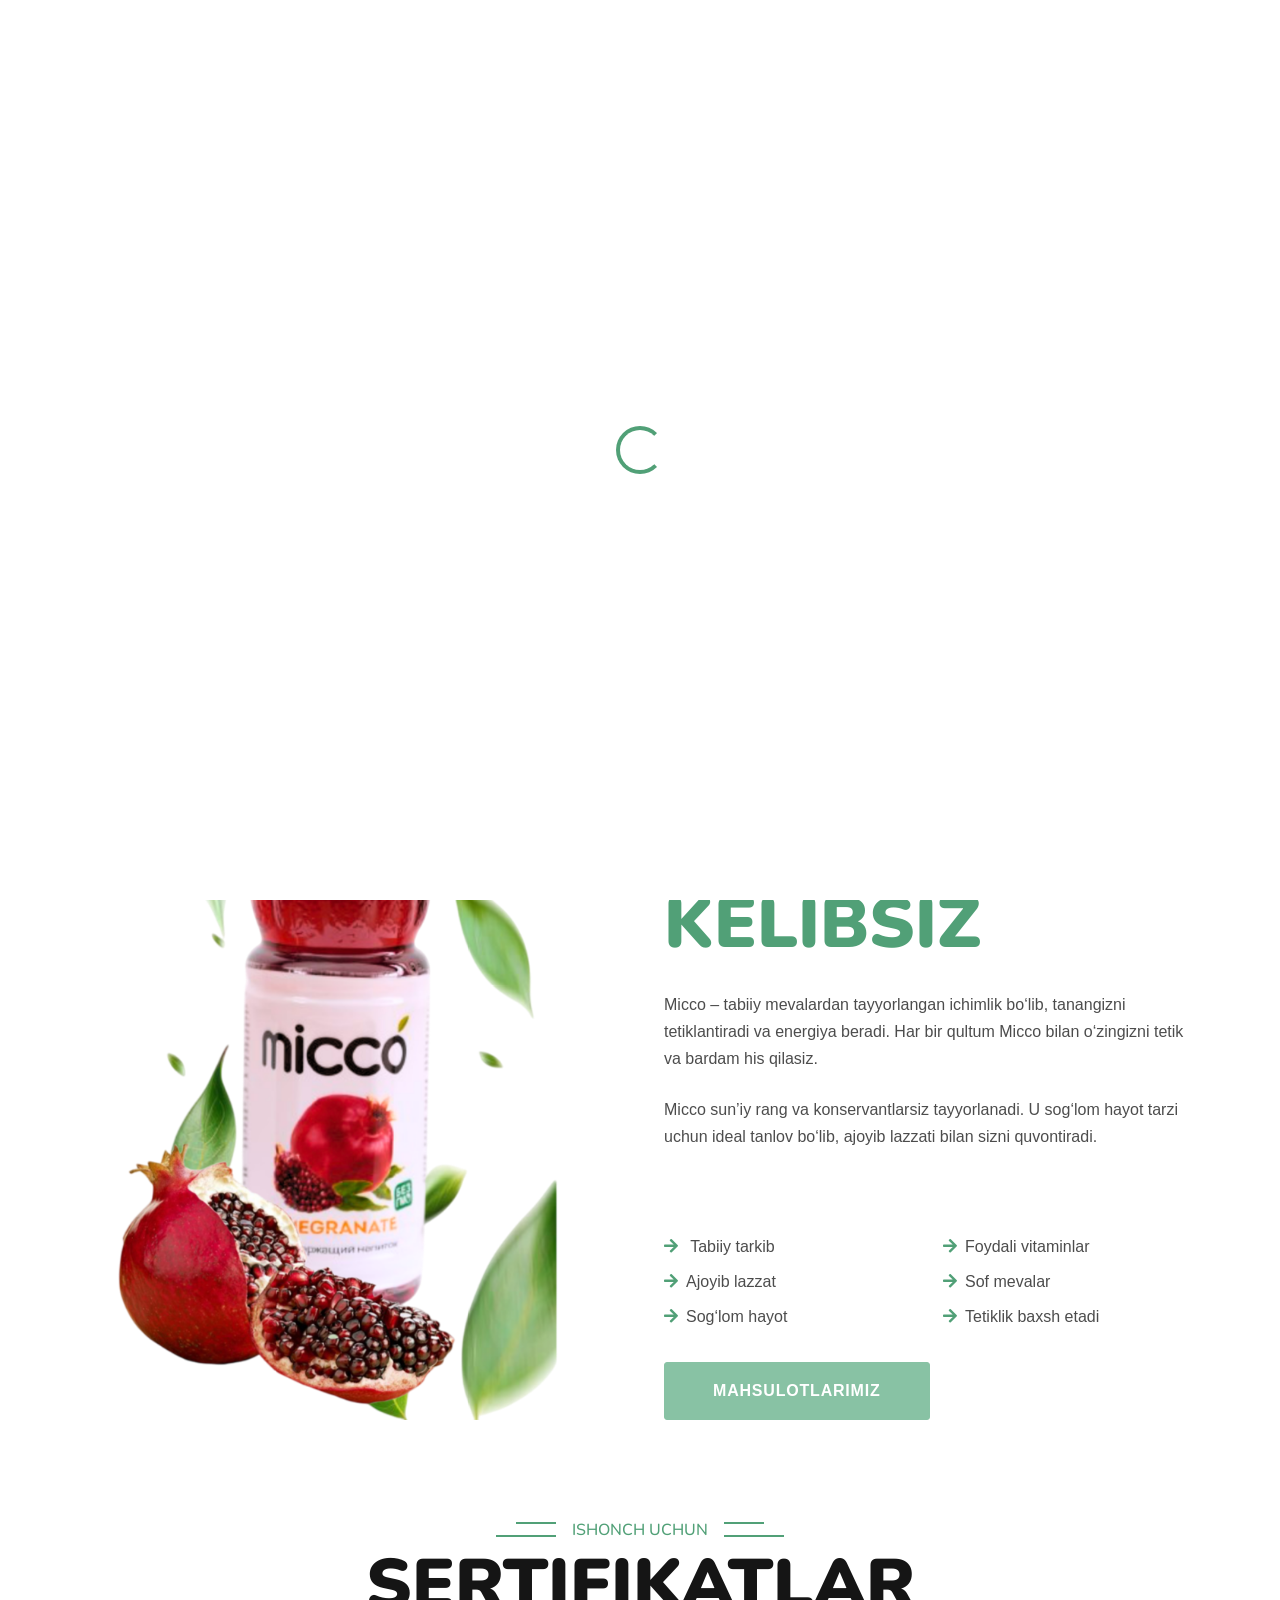
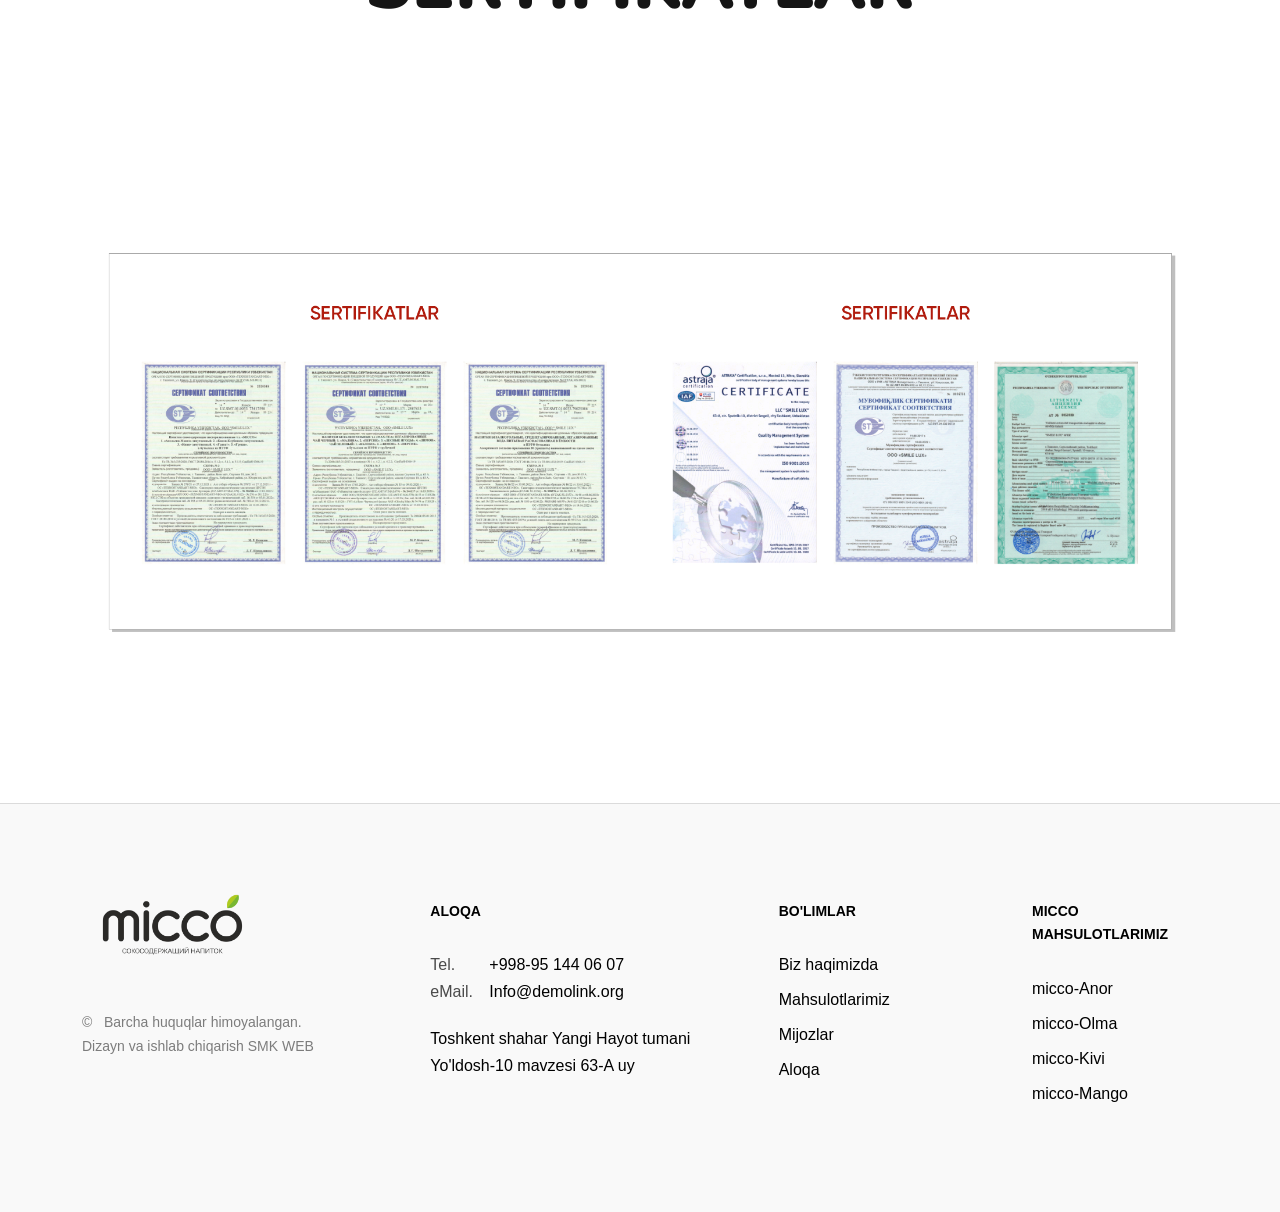
==== commit c2f8daff: "Tamom" ====
--- a/about.html
+++ b/about.html
@@ -61,7 +61,6 @@
                 <div class="navbar-nav ms-auto py-0">
                     <a href="index.html" class="nav-item nav-link">Bosh bo'lim</a>
                     <a href="about.html" class="nav-item nav-link active">Biz haqimizda</a>
-                    <a href="testimonial.html" class="nav-item nav-link">Mijozlar</a>
                     <a href="package.html" class="nav-item nav-link">Mahsulotlarimiz</a>
                     <a href="contact.html" class="nav-item nav-link">Aloqa</a>
                     <!-- <div class="nav-item dropdown">
@@ -106,7 +105,7 @@
             <div class="row g-5">
                 <div class="col-lg-6 wow fadeInUp" data-wow-delay="0.1s" style="min-height: 400px;">
                     <div class="position-relative h-100">
-                        <img class="img-fluid position-absolute w-100 h-100" src="images/micco-apple-2_enhanced.png" alt="" style="object-fit: cover;">
+                        <img class="img-fluid position-absolute w-100 h-100" src="images/anor.png" alt="" style="object-fit: cover;">
                     </div>
                 </div>
                 <div class="col-lg-6 wow fadeInUp" data-wow-delay="0.3s">
@@ -277,7 +276,7 @@
               </ul>
             </div>
             <div class="col-xl-2 col-md-6">
-              <p class="footer-classic-title">Micco turlari</p>
+              <p class="footer-classic-title">Micco mahsulotlarimiz</p>
               <ul class="footer-classic-nav">
                 <li><a href="micco-anor.html">micco-Anor</a></li>
                 <li><a href="micco-olma.html">micco-Olma</a></li>
--- a/about-css/style.css
+++ b/about-css/style.css
@@ -1,7 +1,7 @@
 /********** Template CSS **********/
 :root {
-    --primary: #ec9006;
-    --secondary: #FE8800;
+    --primary: #51A077;
+    --secondary: #3D795A;
     --light: #F5F5F5;
     --dark: #14141F;
 }
--- a/css/style.css
+++ b/css/style.css
@@ -131,7 +131,7 @@
 }
 
 h1 a:hover, h2 a:hover, h3 a:hover, h4 a:hover, h5 a:hover, h6 a:hover, [class^='heading-'] a:hover {
-	color: #ec9006;	
+	color: #51A077;	
 }
 
 h1,
@@ -278,7 +278,7 @@
 .mark {
 	padding: 3px 5px;
 	color: #ffffff;
-	background: #ec9006;
+	background: #74B995;
 }
 
 .big {
@@ -304,7 +304,7 @@
 p [data-toggle='tooltip'] {
 	padding-left: .25em;
 	padding-right: .25em;
-	color: #ec9006;
+	color: #51A077;
 }
 
 p [style*='max-width'] {
@@ -322,12 +322,12 @@
 }
 
 ::selection {
-	background: #ec9006;
+	background: #51A077;
 	color: #ffffff;
 }
 
 ::-moz-selection {
-	background: #ec9006;
+	background: #51A077;
 	color: #ffffff;
 }
 
@@ -362,7 +362,7 @@
 }
 
 a:hover {
-	color: #ec9006;
+	color: #51A077;
 }
 
 a[href*='tel'], a[href*='mailto'] {
@@ -370,11 +370,11 @@
 }
 
 .link-hover {
-	color: #ec9006;
+	color: #51A077;
 }
 
 .link-press {
-	color: #ec9006;
+	color: #51A077;
 }
 
 * + .privacy-link {
@@ -391,7 +391,7 @@
 }
 
 .link-border:hover {
-	color: #ec9006;
+	color: #51A077;
 }
 
 .link-social {
@@ -446,7 +446,7 @@
 }
 
 .block-center:hover .block-center-header {
-	background-color: #ec9006;
+	background-color: #51A077;
 }
 
 .block-center-title {
@@ -461,7 +461,7 @@
 		background-color: #ffffff;
 	}
 	.block-center-header {
-		background-color: #ec9006;
+		background-color: #51A077;
 	}
 }
 
@@ -475,7 +475,7 @@
 .box-minimal .box-minimal-icon {
 	font-size: 50px;
 	line-height: 50px;
-	color: #ec9006;
+	color: #51A077;
 }
 
 .box-minimal-divider {
@@ -483,7 +483,7 @@
 	height: 4px;
 	margin-left: auto;
 	margin-right: auto;
-	background: #ec9006;
+	background: #51A077;
 }
 
 .box-minimal-text {
@@ -559,7 +559,7 @@
 	display: inline-block;
 	width: 80px;
 	height: 2px;
-	background: #ec9006;
+	background: #51A077;
 }
 
 * + .box-counter-title {
@@ -1048,7 +1048,7 @@
 	top: 14px;
 	height: 2px;
 	width: 20px;
-	background-color: #ec9006;
+	background-color: #51A077;
 }
 
 .list-marked > li + li {
@@ -1201,7 +1201,7 @@
 
 .table-custom.table-custom-primary thead th {
 	color: #ffffff;
-	background: #ec9006;
+	background: #51A077;
 	border: 0;
 }
 
@@ -1276,7 +1276,7 @@
 	display: inline-block;
 	width: 60px;
 	height: 2px;
-	background-color: #ec9006;
+	background-color: #51A077;
 }
 
 /*
@@ -1316,12 +1316,12 @@
 
 .button-default:hover, .button-default:active, .button-default.active {
 	color: #ffffff;
-	background-color: #ec9006;
-	border-color: #ec9006;
+	background-color: #88C2A4;
+	border-color: #88C2A4;
 }
 
 .button-default.button-ujarak::before {
-	background: #ec9006;
+	background: #88C2A4;
 }
 
 .button-gray-100, .button-gray-100:focus {
@@ -1342,8 +1342,8 @@
 
 .button-primary, .button-primary:focus {
 	color: #ffffff;
-	background-color: #ec9006;
-	border-color: #ec9006;
+	background-color: #88C2A4;
+	border-color: #88C2A4;
 }
 
 .button-primary:hover, .button-primary:active, .button-primary.active {
@@ -1364,12 +1364,12 @@
 
 .button-default-outline:hover, .button-default-outline:active, .button-default-outline.active {
 	color: #ffffff;
-	background-color: #ec9006;
-	border-color: #ec9006;
+	background-color: #88C2A4;
+	border-color: #88C2A4;
 }
 
 .button-default-outline.button-ujarak::before {
-	background: #ec9006;
+	background: #88C2A4;
 }
 
 .button-ghost {
@@ -1379,7 +1379,7 @@
 
 .button-ghost:hover {
 	color: #ffffff;
-	background: #ec9006;
+	background: #88C2A4;
 }
 
 .button-facebook, .button-facebook:focus {
@@ -1455,7 +1455,7 @@
 	left: 0;
 	width: 100%;
 	height: 100%;
-	background: #ec9006;
+	background: #88C2A4;
 	z-index: -1;
 	opacity: 0;
 	transform: scale3d(0.7, 1, 1);
@@ -1570,8 +1570,8 @@
 
 .btn-primary, .btn-primary:active, .btn-primary:focus {
 	color: #ffffff;
-	background: #ec9006;
-	border-color: #ec9006;
+	background: #88C2A4;
+	border-color: #88C2A4;
 }
 
 .btn-primary:hover {
@@ -1612,7 +1612,7 @@
 }
 
 .form-wrap.has-focus .form-input {
-	border-color: #ec9006;
+	border-color: #88C2A4;
 }
 
 .form-wrap + * {
@@ -1891,7 +1891,7 @@
 }
 
 .toggle-custom:checked ~ .checkbox-custom-dummy::after {
-	background: #ec9006;
+	background: #51A077;
 	transform: translate(20px, -50%);
 }
 
@@ -2119,7 +2119,7 @@
 	display: block;
 	width: 37px;
 	height: 27px;
-	fill: #ec9006;
+	fill: #51A077;
 	flex-shrink: 0;
 }
 
@@ -2526,7 +2526,7 @@
 }
 
 .text-primary {
-	color: #ec9006 !important;
+	color: #51A077 !important;
 }
 
 /*
@@ -3063,7 +3063,7 @@
 * Accent Backgrounds
 */
 .bg-primary {
-	background-color: #ec9006;
+	background-color: #51A077;
 }
 
 .bg-primary + .bg-primary {
@@ -3182,7 +3182,7 @@
 }
 
 p.rights a:hover {
-	color: #ec9006;
+	color: #478D68;
 }
 
 [style*='z-index: 1000;'] {
@@ -3396,7 +3396,7 @@
 .loader .ball {
 	width: 80px;
 	height: 80px;
-	background-color: #ec9006;
+	background-color: #478D68;
 	border-radius: 100%;
 }
 
@@ -3486,7 +3486,7 @@
 	font-size: 20px;
 	line-height: 51px;
 	color: #ffffff;
-	background: #ec9006;
+	background: #478D68;
 	overflow: hidden;
 	text-align: center;
 	text-decoration: none;
@@ -3567,7 +3567,7 @@
 
 .rd-navbar {
 	display: none;
-	background: #ec9006;
+	background: #478D68;
 }
 
 .rd-navbar-toggle {
@@ -3721,7 +3721,7 @@
 }
 
 .rd-navbar-search .rd-search-form-submit:hover {
-	color: #ec9006;
+	color: #478D68;
 }
 
 .rd-navbar-search-toggle {
@@ -3861,12 +3861,12 @@
 }
 
 .rd-navbar-static .rd-nav-item.focus .rd-nav-link, .rd-navbar-static .rd-nav-item.opened .rd-nav-link {
-	color: #ec9006;
+	color: #478D68;
 	background: transparent;
 }
 
 .rd-navbar-static .rd-nav-item.focus > .rd-navbar-submenu-toggle, .rd-navbar-static .rd-nav-item.opened > .rd-navbar-submenu-toggle {
-	color: #ec9006;
+	color: #478D68;
 }
 
 .rd-navbar-static .rd-nav-item.focus > .rd-navbar-submenu-toggle::before,
@@ -3890,7 +3890,7 @@
 }
 
 .rd-navbar-static .rd-nav-item > .rd-navbar-submenu-toggle:hover {
-	color: #ec9006;
+	color: #478D68;
 }
 
 .rd-navbar-static .rd-nav-item > .rd-navbar-submenu {
@@ -3972,7 +3972,7 @@
 }
 
 .rd-navbar-static .rd-dropdown-item.focus .rd-dropdown-link, .rd-navbar-static .rd-dropdown-item.opened .rd-dropdown-link {
-	color: #ec9006;
+	color: #478D68;
 }
 
 .rd-navbar-static .rd-dropdown-link {
@@ -3980,7 +3980,7 @@
 }
 
 .rd-navbar-static .rd-dropdown-link:hover {
-	color: #ec9006;
+	color: #478D68;
 }
 
 .rd-navbar-static .rd-navbar-dropdown li > a,
@@ -4001,7 +4001,7 @@
 
 .rd-navbar-static .rd-navbar-dropdown li > a:hover,
 .rd-navbar-static .rd-megamenu-list li > a:hover {
-	color: #ec9006;
+	color: #478D68;
 }
 
 .rd-navbar-static .rd-navbar-dropdown li > a, .rd-navbar-static .rd-navbar-dropdown li > a::before,
@@ -4020,7 +4020,7 @@
 	font-family: 'FontAwesome';
 	font-size: inherit;
 	line-height: inherit;
-	color: #ec9006;
+	color: #478D68;
 	opacity: 0;
 	visibility: hidden;
 }
@@ -4080,7 +4080,7 @@
 }
 
 .rd-navbar-static .rd-megamenu-list-link:hover {
-	color: #ec9006;
+	color: #478D68;
 	background: transparent;
 }
 
@@ -4176,7 +4176,7 @@
 }
 
 .rd-navbar-static .rd-navbar-search-toggle:hover {
-	color: #ec9006;
+	color: #478D68;
 }
 
 .rd-navbar-static.rd-navbar--is-clone {
@@ -4194,7 +4194,7 @@
 	top: 0;
 	right: 0;
 	z-index: 1080;
-	background: #ec9006;
+	background: #478D68;
 }
 
 .rd-navbar-static .rd-navbar--has-dropdown {
@@ -4271,7 +4271,7 @@
 }
 
 .rd-navbar-fixed .rd-navbar-nav-wrap::-webkit-scrollbar-track {
-	background: #ec9006;
+	background: #478D68;
 	border: none;
 	border-radius: 0;
 }
@@ -4591,18 +4591,18 @@
 .rd-navbar-fixed .rd-navbar-panel {
 	color: rgba(255, 255, 255, 0.7);
 	box-shadow: 0 0 15px rgba(0, 0, 0, 0.15);
-	background: #ec9006;
+	background: #478D68;
 }
 
 .rd-navbar-fixed .rd-navbar-nav-wrap {
 	color: #ffffff;
-	background: #ec9006;
+	background: #478D68;
 	box-shadow: 0 0 15px rgba(0, 0, 0, 0.15);
 }
 
 .rd-navbar-fixed .rd-nav-item:hover .rd-nav-link, .rd-navbar-fixed .rd-nav-item.focus .rd-nav-link, .rd-navbar-fixed .rd-nav-item.active .rd-nav-link, .rd-navbar-fixed .rd-nav-item.opened .rd-nav-link {
 	color: #ffffff;
-	background: #ec9006;
+	background: #478D68;
 }
 
 .rd-navbar-fixed .rd-nav-item:hover > .rd-navbar-submenu-toggle, .rd-navbar-fixed .rd-nav-item.focus > .rd-navbar-submenu-toggle, .rd-navbar-fixed .rd-nav-item.active > .rd-navbar-submenu-toggle, .rd-navbar-fixed .rd-nav-item.opened > .rd-navbar-submenu-toggle {
@@ -4627,7 +4627,7 @@
 .rd-navbar-fixed .rd-navbar-dropdown > li.active > a,
 .rd-navbar-fixed .rd-navbar-dropdown > li.opened > a {
 	color: #ffffff;
-	background: #ec9006;
+	background: #478D68;
 }
 
 .rd-navbar-fixed .rd-navbar-megamenu .rd-megamenu-title {
@@ -4643,7 +4643,7 @@
 }
 
 .rd-navbar-fixed .rd-navbar-megamenu .rd-megamenu-title a:hover {
-	color: #ec9006;
+	color: #478D68;
 }
 
 .rd-navbar-fixed .rd-navbar-submenu-toggle {
@@ -4655,7 +4655,7 @@
 }
 
 .rd-navbar-fixed .rd-navbar-search .rd-search-form-submit:hover {
-	color: #ec9006;
+	color: #478D68;
 }
 
 .rd-navbar-fixed .rd-navbar-search-toggle {
@@ -4663,11 +4663,11 @@
 }
 
 .rd-navbar-fixed .rd-navbar-search-toggle:hover {
-	color: #ec9006;
+	color: #478D68;
 }
 
 .rd-navbar-fixed .rd-navbar-collapse {
-	background-color: #ec9006;
+	background-color: #478D68;
 	box-shadow: 0 0 22px -4px rgba(0, 0, 0, 0.17);
 }
 
@@ -4905,7 +4905,7 @@
 
 .swiper-button-prev:hover,
 .swiper-button-next:hover {
-	color: #ec9006;
+	color: #478D68;
 }
 
 @media (min-width: 768px) {
@@ -5246,7 +5246,7 @@
 	line-height: 1;
 	cursor: pointer;
 	pointer-events: auto;
-	background: #ec9006;
+	background: #74B995;
 	color: #151515;
 }
 
@@ -5261,7 +5261,7 @@
 .owl-carousel .owl-next:hover {
 	text-decoration: none;
 	background: #151515;
-	color: #ec9006;
+	color: #74B995;
 }
 
 .owl-carousel .owl-prev.disabled,
@@ -5307,7 +5307,7 @@
 }
 
 .owl-carousel .owl-dot.active span, .owl-carousel .owl-dot:hover span {
-	background: #ec9006;
+	background: #74B995;
 }
 
 .owl-carousel-classic {
@@ -5385,7 +5385,7 @@
 	width: 30px;
 	height: 30px;
 	border-radius: 10em;
-	background-color: #ec9006;
+	background-color: #74B995;
 	animation-iteration-count: infinite;
 }
 
@@ -5807,7 +5807,7 @@
 	padding: 5px;
 	cursor: default;
 	font-size: 15px;
-	background-color: #ec9006;
+	background-color: #74B995;
 	color: #ffffff;
 }
 
@@ -5874,7 +5874,7 @@
 }
 
 .select2-container--default .select2-results__option[aria-selected=true] {
-	background-color: #ec9006;
+	background-color: #74B995;
 	color: #ffffff;
 }
 
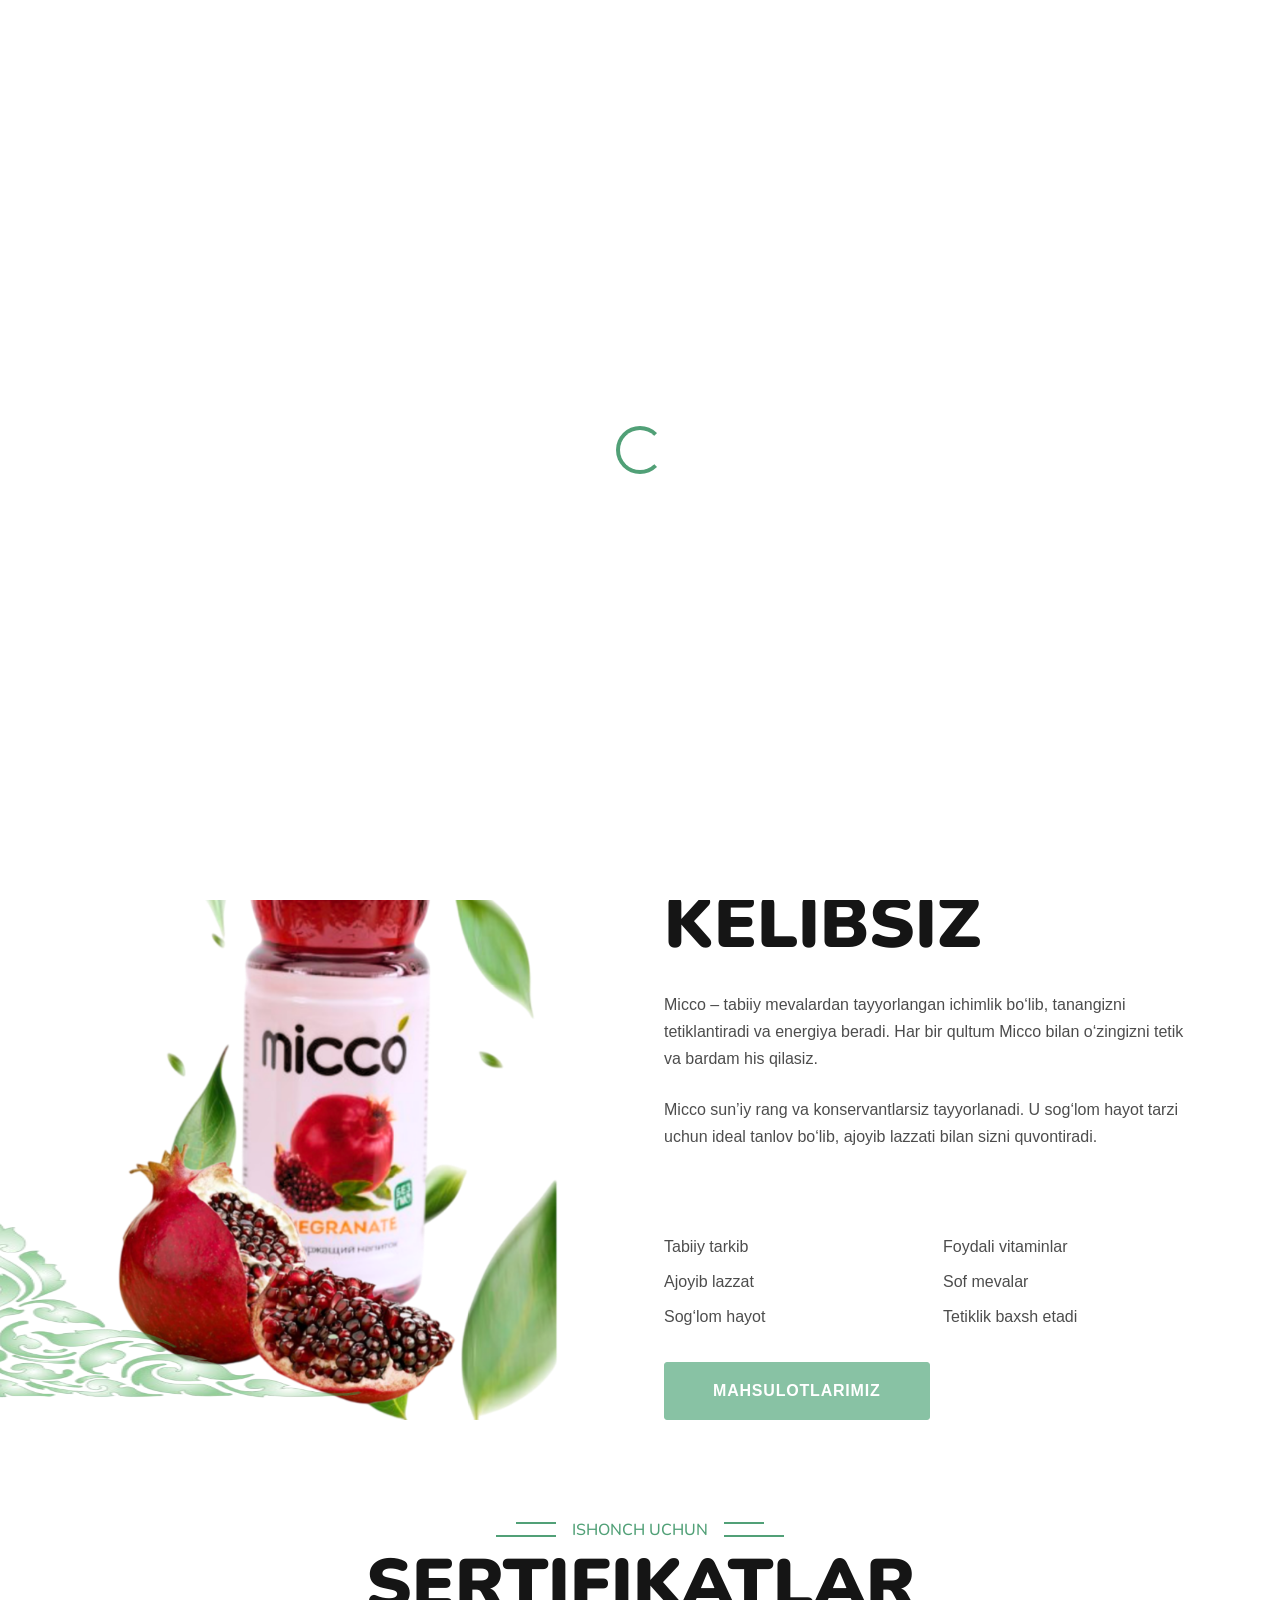
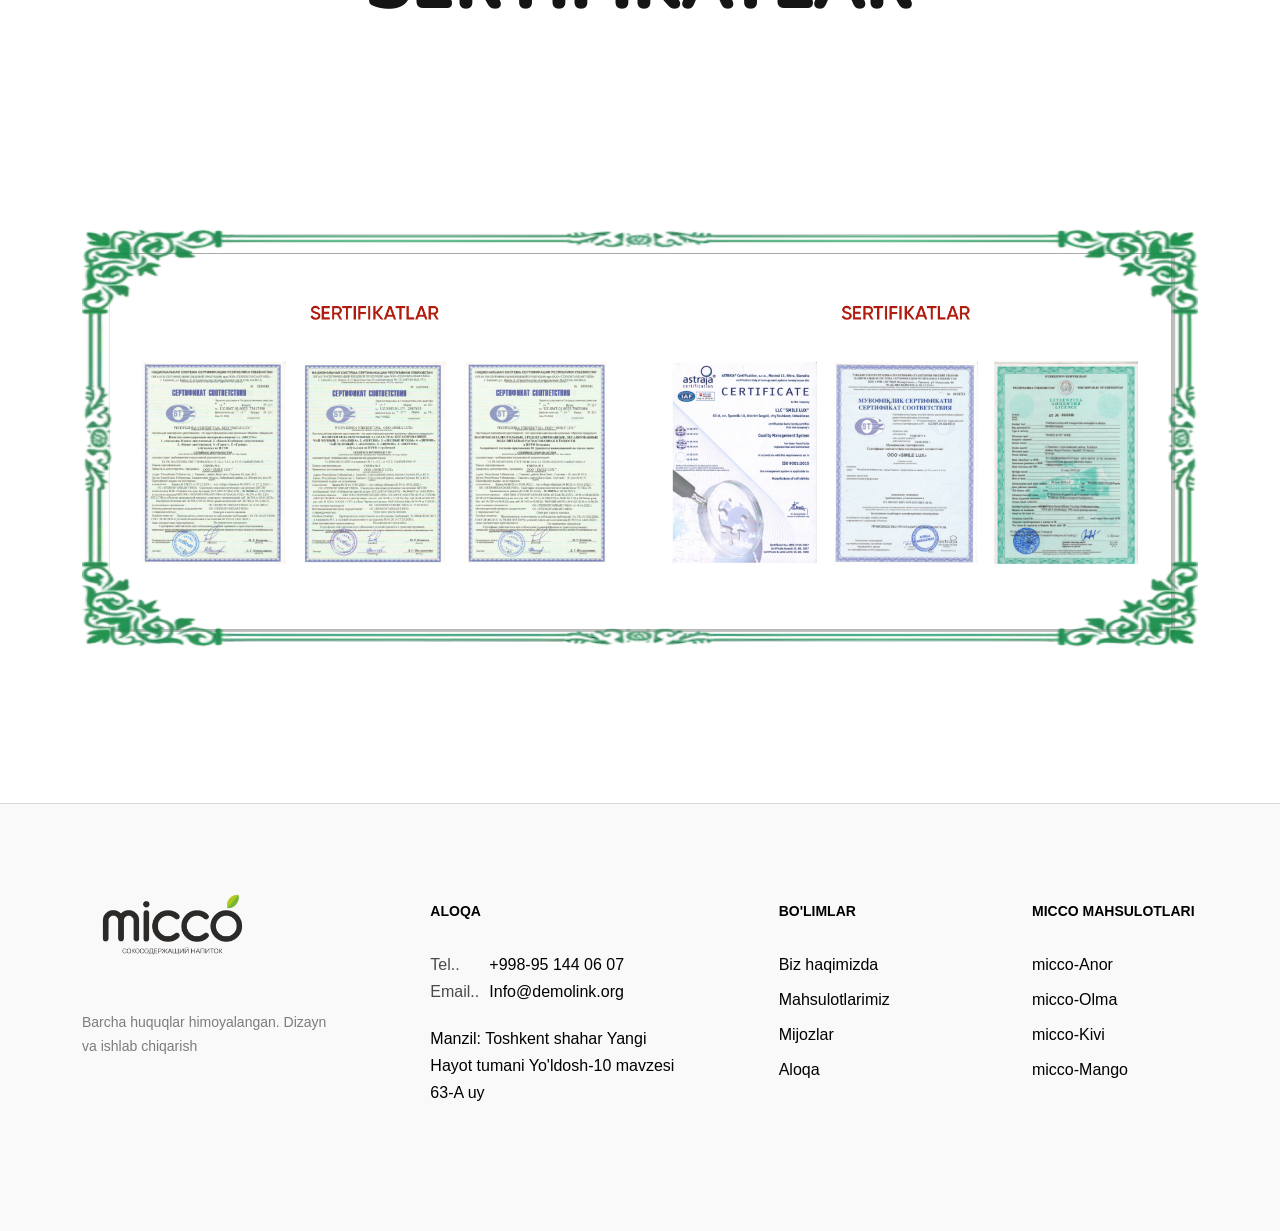
==== commit 017eb429: "Tamom" ====
--- a/about.html
+++ b/about.html
@@ -59,10 +59,10 @@
             </button>
             <div class="collapse navbar-collapse" id="navbarCollapse">
                 <div class="navbar-nav ms-auto py-0">
-                    <a href="index.html" class="nav-item nav-link">Bosh bo'lim</a>
-                    <a href="about.html" class="nav-item nav-link active">Biz haqimizda</a>
-                    <a href="package.html" class="nav-item nav-link">Mahsulotlarimiz</a>
-                    <a href="contact.html" class="nav-item nav-link">Aloqa</a>
+                    <a id="about1" href="index.html" class="nav-item nav-link">Bosh bo'lim</a>
+                    <a id="about2" href="about.html" class="nav-item nav-link active">Biz haqimizda</a>
+                    <a id="about3" href="package.html" class="nav-item nav-link">Mahsulotlarimiz</a>
+                    <a id="about4" href="contact.html" class="nav-item nav-link">Aloqa</a>
                     <!-- <div class="nav-item dropdown">
                         <a href="#" class="nav-link dropdown-toggle" data-bs-toggle="dropdown">Pages</a>
                         <div class="dropdown-menu m-0">
@@ -83,12 +83,12 @@
             <div class="container py-5">
                 <div class="row justify-content-center py-5">
                     <div class="col-lg-10 pt-lg-5 mt-lg-5 text-center">
-                        <h1 class="display-3 text-white animated slideInDown">Biz haqimizda</h1>
+                        <h1 id="about5" class="display-3 text-white animated slideInDown">Biz haqimizda</h1>
                         <nav aria-label="breadcrumb">
                             <ol class="breadcrumb justify-content-center">
-                                <li class="breadcrumb-item"><a href="index.html">Bosh bo'lim</a></li>
-                                <li class="breadcrumb-item"><a href="#">Mijozlar</a></li>
-                                <li class="breadcrumb-item text-white active" aria-current="page">Haqimizda</li>
+                                <li id="about6" class="breadcrumb-item"><a href="index.html">Bosh bo'lim</a></li>
+                                <li id="about7" class="breadcrumb-item"><a href="#">Mijozlar</a></li>
+                                <li id="about8" class="breadcrumb-item text-white active" aria-current="page">Haqimizda</li>
                             </ol>
                         </nav>
                     </div>
@@ -109,31 +109,33 @@
                     </div>
                 </div>
                 <div class="col-lg-6 wow fadeInUp" data-wow-delay="0.3s">
-                    <h6 class="section-title bg-white text-start text-primary pe-3">micco haqida</h6>
-                    <h1 class="mb-4">MICCO ICHIMLIGIGA  <span class="text-primary">XUSH KELIBSIZ</span></h1>
-                    <p class="mb-4">Micco – tabiiy mevalardan tayyorlangan ichimlik bo‘lib, tanangizni tetiklantiradi va energiya beradi. Har bir qultum Micco bilan o‘zingizni tetik va bardam his qilasiz.</p>
-                    <p class="mb-4">Micco sun’iy rang va konservantlarsiz tayyorlanadi. U sog‘lom hayot tarzi uchun ideal tanlov bo‘lib, ajoyib lazzati bilan sizni quvontiradi.</p>
+                    <img class="naqsh-11" src="images/naqsh-green-9.png" alt="">
+                    <img class="naqsh-12" src="images/naqsh-green-9.png" alt="">
+                    <h6 id="about9" class="section-title bg-white text-start text-primary pe-3">micco haqida</h6>
+                    <h1 id="about10" class="mb-4">MICCO ICHIMLIGIGA XUSH KELIBSIZ</h1>
+                    <p id="about12" class="mb-4">Micco – tabiiy mevalardan tayyorlangan ichimlik bo‘lib, tanangizni tetiklantiradi va energiya beradi. Har bir qultum Micco bilan o‘zingizni tetik va bardam his qilasiz.</p>
+                    <p id="about13" class="mb-4">Micco sun’iy rang va konservantlarsiz tayyorlanadi. U sog‘lom hayot tarzi uchun ideal tanlov bo‘lib, ajoyib lazzati bilan sizni quvontiradi.</p>
                     <div class="row gy-2 gx-4 mb-4">
                         <div class="col-sm-6">
-                            <p class="mb-0"><i class="fa fa-arrow-right text-primary me-2"></i> Tabiiy tarkib</p>
-                        </div>
-                        <div class="col-sm-6">
-                            <p class="mb-0"><i class="fa fa-arrow-right text-primary me-2"></i>Foydali vitaminlar</p>
-                        </div>
-                        <div class="col-sm-6">
-                            <p class="mb-0"><i class="fa fa-arrow-right text-primary me-2"></i>Ajoyib lazzat</p>
-                        </div>
-                        <div class="col-sm-6">
-                            <p class="mb-0"><i class="fa fa-arrow-right text-primary me-2"></i>Sof mevalar</p>
-                        </div>
-                        <div class="col-sm-6">
-                            <p class="mb-0"><i class="fa fa-arrow-right text-primary me-2"></i>Sog‘lom hayot</p>
-                        </div>
-                        <div class="col-sm-6">
-                            <p class="mb-0"><i class="fa fa-arrow-right text-primary me-2"></i>Tetiklik baxsh etadi</p>
-                        </div>
-                    </div>
-                    <a class="btn btn-primary py-3 px-5 mt-2" href="package.html">Mahsulotlarimiz</a>
+                            <p id="about14" class="mb-0"><i class="fa fa-arrow-right text-primary me-2"></i> Tabiiy tarkib</p>
+                        </div>
+                        <div class="col-sm-6">
+                            <p id="about15" class="mb-0"><i class="fa fa-arrow-right text-primary me-2"></i>Foydali vitaminlar</p>
+                        </div>
+                        <div class="col-sm-6">
+                            <p id="about16" class="mb-0"><i class="fa fa-arrow-right text-primary me-2"></i>Ajoyib lazzat</p>
+                        </div>
+                        <div class="col-sm-6">
+                            <p id="about17" class="mb-0"><i class="fa fa-arrow-right text-primary me-2"></i>Sof mevalar</p>
+                        </div>
+                        <div class="col-sm-6">
+                            <p id="about18" class="mb-0"><i class="fa fa-arrow-right text-primary me-2"></i>Sog‘lom hayot</p>
+                        </div>
+                        <div class="col-sm-6">
+                            <p id="about19" class="mb-0"><i class="fa fa-arrow-right text-primary me-2"></i>Tetiklik baxsh etadi</p>
+                        </div>
+                    </div>
+                    <a id="about20" class="btn btn-primary py-3 px-5 mt-2" href="package.html">Mahsulotlarimiz</a>
                 </div>
             </div>
         </div>
@@ -147,11 +149,12 @@
     <div class="container-xxl py-5">
         <div class="container">
             <div class="text-center wow fadeInUp" data-wow-delay="0.1s">
-                <h6 class="section-title bg-white text-center text-primary px-3">Ishonch uchun</h6>
-                <h1 class="mb-5">Sertifikatlar</h1>
+                <h6 id="about21" class="section-title bg-white text-center text-primary px-3">Ishonch uchun</h6>
+                <h1 id="about22" class="mb-5">Sertifikatlar</h1>
             </div>
             <div class="row g-4">
                 <img src="images/micco-sertifikat.png" alt="">
+                <img class="naqsh-13" src="images/romka-Picsart-AiImageEnhancer.png" alt="">
                 <!-- <div class="col-lg-3 col-md-6 wow fadeInUp" data-wow-delay="0.1s">
                     <div class="team-item">
                         <div class="overflow-hidden">
@@ -226,39 +229,38 @@
     
         
 
-    <!-- Footer Start -->
     <footer class="section footer-classic">
         <div class="container">
           <div class="row row-50 justify-content-between">
             <div class="col-xl-3 col-md-6">
               <!--Brand--><a class="brand" href="index.html"><img class="brand-logo-dark" src="images/micco logo_edited-Photoroom.png" alt="" width="181" height="50"/><img class="brand-logo-light" src="images/logo-inverse-363x100.png" alt="" width="181" height="50"/></a>
-              <p class="rights"><span>&copy;&nbsp;</span><span class="copyright-year"></span><span>&nbsp;</span><span><a href=""></a> Barcha huquqlar himoyalangan. Dizayn va ishlab chiqarish <a href="https://www.smkweb.com/" target="_blank">SMK WEB</a></a></p>
+              <p id="home96" class="rights"><span>&copy;&nbsp;</span><span class="copyright-year"></span><span>&nbsp;</span><span><a href=""></a> Barcha huquqlar himoyalangan. Dizayn va ishlab chiqarish <a href="https://www.smkweb.com/" target="_blank">SMK WEB</a></a></p>
             </div>
             <div class="col-xl-3 col-md-6">
-              <p class="footer-classic-title">Aloqa</p>
+              <p id="home82" class="footer-classic-title">Aloqa</p>
               <ul class="footer-classic-list">
                 <li>
                   <ul>
                     <li>
                       <dl class="footer-classic-dl">
-                        <dt>Tel.</dt>
+                        <dt id="home83">Tel..</dt>
                         <dd><a href="tel:#">+998-95 144 06 07</a></dd>
                       </dl>
                     </li>
                     <li>
                       <dl class="footer-classic-dl">
-                        <dt>eMail.</dt>
+                        <dt id="home84">eMail..</dt>
                         <dd><a href="mailto:#">Info@demolink.org</a></dd>
                       </dl>
                     </li>
                   </ul>
                 </li>
-                <li><a href="#">Toshkent shahar Yangi Hayot tumani Yo'ldosh-10 mavzesi 63-A uy</a></li>
+                <li><a id="home85" href="#">Manzil: Toshkent shahar Yangi Hayot tumani Yo'ldosh-10 mavzesi 63-A uy</a></li>
                 <li>
                   <!-- <ul class="group group-sm footer-classic-social-list">
                     <li><a class="link-social" href="#">
                         <div class="icon novi-icon mdi mdi-facebook"></div></a></li>
-                    <li><a class="link-social" href="#">
+                    <li><a class="link-social" href="https://www.instagram.com/micco_uzbekistan/" target="_blank">
                         <div class="icon novi-icon mdi mdi-instagram"></div></a></li>
                     <li><a class="link-social" href="#">
                         <div class="icon novi-icon mdi mdi-youtube-play"></div></a></li>
@@ -267,21 +269,21 @@
               </ul>
             </div>
             <div class="col-xl-2 col-md-6">
-              <p class="footer-classic-title">Bo'limlar</p>
+              <p id="home86" class="footer-classic-title">Bo'limlar</p>
               <ul class="footer-classic-nav">
-                <li><a href="about.html">Biz haqimizda</a></li>
-                <li><a href="package.html">Mahsulotlarimiz</a></li>
-                <li><a href="testimonial.html">Mijozlar</a></li>
-                <li><a href="contact.html">Aloqa</a></li>
+                <li><a id="home87" href="about.html">Biz haqimizda</a></li>
+                <li><a id="home88" href="package.html">Mahsulotlarimiz</a></li>
+                <li><a id="home89" href="testimonial.html">Mijozlar</a></li>
+                <li><a id="home90" href="contact.html">Aloqa</a></li>
               </ul>
             </div>
             <div class="col-xl-2 col-md-6">
-              <p class="footer-classic-title">Micco mahsulotlarimiz</p>
+              <p id="home91" class="footer-classic-title">Micco mahsulotlarimiz</p>
               <ul class="footer-classic-nav">
-                <li><a href="micco-anor.html">micco-Anor</a></li>
-                <li><a href="micco-olma.html">micco-Olma</a></li>
-                <li><a href="micco-kivi.html">micco-Kivi</a></li>
-                <li><a href="micco-mango.html">micco-Mango</a></li>
+                <li><a id="home92" href="micco-anor.html">micco-Anor</a></li>
+                <li><a id="home93" href="micco-olma.html">micco-Olma</a></li>
+                <li><a id="home94" href="micco-kivi.html">micco-Kivi</a></li>
+                <li><a id="home95" href="micco-mango.html">micco-Mango</a></li>
               </ul>
             </div>
           </div>
@@ -307,6 +309,11 @@
 
     <!-- Template Javascript -->
     <script src="js/main.js"></script>
+
+    <!-- translet js -->
+    <script src="translet-js/about.js"></script>
+
+
 </body>
 
 </html>
--- a/about-css/style.css
+++ b/about-css/style.css
@@ -1,4 +1,5 @@
 /********** Template CSS **********/
+
 :root {
     --primary: #51A077;
     --secondary: #3D795A;
@@ -172,7 +173,7 @@
 
 /*** Hero Header ***/
 .hero-header {
-    background: linear-gradient(rgba(20, 20, 31, .7), rgba(20, 20, 31, .7)), url(../images/frost-2.jpg);
+    background: linear-gradient(rgba(20, 20, 31, .7), rgba(20, 20, 31, .7)), url(../images/mevalar.png);
     background-position: center center;
     background-repeat: no-repeat;
     background-size: cover;
--- a/css/style.css
+++ b/css/style.css
@@ -627,6 +627,7 @@
 	text-align: center;
 	position: relative;
 	overflow: hidden;
+	z-index: 99;
 }
 
 .box-custom-2 img {
@@ -757,6 +758,9 @@
 
 .box-custom-3-img-wrap {
 	position: absolute;
+	margin-top: -20px;
+	margin-left: 0px;
+	transform: rotate(20deg);
 }
 
 .box-custom-3-img-wrap img {
@@ -3573,7 +3577,7 @@
 .rd-navbar-toggle {
 	display: inline-block;
 	position: relative;
-	width: 48px;
+	width: 48px;	
 	height: 48px;
 	line-height: 48px;
 	cursor: pointer;
@@ -3746,7 +3750,7 @@
 
 .rd-navbar-aside-open-toggle {
 	position: fixed;
-	top: 35px;
+	top: 12px;
 	right: 53px;
 	width: 74px;
 	height: 74px;
@@ -4680,6 +4684,7 @@
 	height: 56px;
 }
 
+
 /**
 *
 * RD Navbar Classic
@@ -5916,3 +5921,507 @@
 	display: block;
 	padding: 6px;
 }
+
+
+
+
+
+/* .naqsh-1 {
+	position: absolute;
+	width: 300px;
+	height: 500px;
+	overflow: hidden;
+	z-index: 1;
+	opacity: 40%;
+	margin-left: 1070px;
+	transform: rotate(0deg);
+}
+
+.naqsh-2 {
+	position: absolute;
+	margin-bottom: 650px;
+	margin-left: -150px;
+	width: 350px;
+	height: 300px;
+	overflow: hidden;
+	opacity: 50%;
+	transform: rotate(-30deg);
+}
+
+.naqsh-3 {
+	z-index: 1;
+	position: absolute;
+	margin-top: 510px;
+	margin-left: -150px;
+	width: 300px;
+	height: 150px;
+	overflow: hidden;
+	opacity: 40%;
+	transform: rotate(30deg);
+} 
+*/
+
+.naqsh-4 {
+	z-index: -1;
+	position: absolute;
+	margin-top: -100px;
+	margin-left: 100px;
+	width: 500px;
+	height: 600px;
+	overflow: hidden;
+	opacity: 30%;
+	transform: rotate(0deg);
+}
+
+.naqsh-5 {
+	z-index: 1;
+	position: absolute;
+	margin-top: -113px;
+	margin-left: 950px;
+	width: 500px;
+	height: 700px;
+	overflow: hidden;
+	opacity: 20%;
+	transform: rotate(0deg);
+}
+
+
+
+/* Naqshlar uchun boshlang‘ich holat (pastda va shaffof) */
+.naqsh-1, 
+.naqsh-2, 
+.naqsh-3,
+.naqsh-5,
+.naqsh-6,
+.naqsh-7,
+.naqsh-8,
+.naqsh-9,
+.naqsh-14,
+.naqsh-15,
+.naqsh-16,
+.naqsh-17 {
+    opacity: 0; /* Boshlanishida yashirin bo‘ladi */
+    transform: translateY(50px) scale(0.8) rotate(var(--rotate-value)); /* Pastga suramiz va biroz kichraytiramiz */
+    animation: fadeInUp 1.5s ease-out forwards; /* Animatsiya qo‘shamiz */
+}
+
+/* Har bir naqsh uchun kechikish */
+.naqsh-1 {
+    animation-delay: 0.3s;
+}
+
+.naqsh-2 {
+    animation-delay: 0.6s;
+}
+
+.naqsh-3 {
+    animation-delay: 0.9s;
+}
+
+.naqsh-5 {
+    animation-delay: 0.9s;
+}
+
+.naqsh-6 {
+    animation-delay: 0.9s;
+}
+
+.naqsh-7 {
+    animation-delay: 0.9s;
+}
+
+.naqsh-8 {
+    animation-delay: 0.9s;
+}
+
+.naqsh-9 {
+    animation-delay: 0.9s;
+}
+
+.naqsh-14 {
+    animation-delay: 0.9s;
+}
+
+.naqsh-15 {
+    animation-delay: 0.9s;
+}
+
+.naqsh-16 {
+    animation-delay: 0.9s;
+}
+
+.naqsh-17 {
+    animation-delay: 0.9s;
+}
+
+
+/* Pastdan chiqib kelish animatsiyasi */
+@keyframes fadeInUp {
+    0% {
+        opacity: 0;
+        transform: translateY(50px) scale(0.8) rotate(var(--rotate-value)); /* Pastga tushgan holat */
+    }
+    50% {
+        opacity: calc(var(--opacity-value) / 2); /* Yarim shaffoflik */
+        transform: translateY(10px) scale(1.05);
+    }
+    100% {
+        opacity: var(--opacity-value); /* Animatsiyadan keyin asl opacity */
+        transform: translateY(0) scale(1) rotate(var(--rotate-value)); /* Oxirida berilgan rotate saqlanadi */
+    }
+}
+
+/* Siz bergan original naqsh stillari (o‘zgarmaydi) */
+.naqsh-1 {
+    position: absolute;
+    width: 300px;
+    height: 500px;
+    overflow: hidden;
+    z-index: 1;
+    --rotate-value: 0deg; /* Animatsiyadan keyin saqlanadigan qiymat */
+    --opacity-value: 40%; /* Asl opacity */
+    margin-left: 1070px;
+}
+
+.naqsh-2 {
+    position: absolute;
+    margin-bottom: 650px;
+    margin-left: -150px;
+    width: 350px;
+    height: 300px;
+    overflow: hidden;
+    --rotate-value: -30deg; /* Animatsiyadan keyin saqlanadigan qiymat */
+    --opacity-value: 50%; /* Asl opacity */
+}
+
+.naqsh-3 {
+    z-index: 1;
+    position: absolute;
+    margin-top: 510px;
+    margin-left: -150px;
+    width: 300px;
+    height: 150px;
+    overflow: hidden;
+    --rotate-value: 30deg; /* Animatsiyadan keyin saqlanadigan qiymat */
+    --opacity-value: 40%; /* Asl opacity */
+}
+
+.naqsh-5 {
+	z-index: 1;
+	position: absolute;
+	margin-top: -113px;
+	margin-left: 950px;
+	width: 500px;
+	height: 700px;
+	overflow: hidden;
+	opacity: 20%;
+	transform: rotate(0deg);
+	--rotate-value: 30deg; /* Animatsiyadan keyin saqlanadigan qiymat */
+    --opacity-value: 40%; /* Asl opacity */
+}
+
+.naqsh-6 {
+	z-index: 0;
+	position: absolute;
+	margin-left: -100px;
+	width: 800px;
+	height: 700px;
+	overflow: hidden;
+	opacity: 30%;
+	transform: rotate(0deg);
+	--rotate-value: 0deg; /* Animatsiyadan keyin saqlanadigan qiymat */
+    --opacity-value: 30%; /* Asl opacity */
+}
+
+.naqsh-7 {
+	z-index: 0;
+	position: absolute;
+	margin-top: 750px;
+	margin-left: 1000px;
+	width: 300px;
+	height: 120px;
+	overflow: hidden;
+	opacity: 50%;
+	transform: rotate(-35deg);
+	--rotate-value: -35deg; /* Animatsiyadan keyin saqlanadigan qiymat */
+    --opacity-value: 50%; /* Asl opacity */
+}
+
+.naqsh-8 {
+	z-index: 0;
+	position: absolute;
+	margin-left: -50px;
+	width: 350px;
+	height: 820px;
+	overflow: hidden;
+	opacity: 20%;
+	transform: rotate(30deg);
+	--rotate-value: 30deg; /* Animatsiyadan keyin saqlanadigan qiymat */
+    --opacity-value: 20%; /* Asl opacity */
+}
+
+.naqsh-9 {
+	z-index: 0;
+	position: absolute;
+	margin-left: -280px;
+	margin-top: 70px;
+	width: 540px;
+	height: 220px;
+	overflow: hidden;
+	opacity: 30%;
+	transform: rotate(-90deg);
+	--rotate-value: -90deg; /* Animatsiyadan keyin saqlanadigan qiymat */
+    --opacity-value: 5%; /* Asl opacity */
+}
+
+.naqsh-10 {
+	z-index: 0;
+	position: absolute;
+	margin-left: 740px;
+	margin-top: 230px;
+	width: 540px;
+	height: 220px;
+	overflow: hidden;
+	opacity: 30%;
+	transform: scaleX(-1);
+}
+
+.naqsh-11 {
+	z-index: 0;
+	position: absolute;
+	margin-left: 250px;
+	margin-top: -95px;
+	width: 400px;
+	height: 200px;
+	overflow: hidden;
+	opacity: 40%;
+	transform: scaleX(-1);
+}
+
+.naqsh-12 {
+	z-index: 0;
+	position: absolute;
+	margin-left: -700px;
+	margin-top: 600px;
+	width: 400px;
+	height: 200px;
+	overflow: hidden;
+	opacity: 50%;
+	transform: rotate(-180deg);
+	transform: rotateX(180deg);
+}
+
+.naqsh-13 {
+	z-index: 99;
+	position: absolute;
+	margin-top: 110px;
+	margin-left: 0px;
+	width: 1140px;
+	height: 450px;
+	opacity: 90%;
+}
+
+.naqsh-14 {
+	z-index: -1;
+	position: absolute;
+	margin-top: -300px;
+	margin-left: -750px;
+	width: 200px;
+	height: 150px;
+	opacity: 20%;
+	transform: rotate(0deg);
+	--rotate-value: 0deg; /* Animatsiyadan keyin saqlanadigan qiymat */
+    --opacity-value: 20%; /* Asl opacity */
+}
+
+.naqsh-15 {
+	z-index: 0;
+	position: absolute;
+	margin-top: 1550px;
+	margin-left: 450px;
+	width: 200px;
+	height: 150px;
+	opacity: 50%;
+	transform: rotate(180deg);
+	--rotate-value: 180deg; /* Animatsiyadan keyin saqlanadigan qiymat */
+    --opacity-value: 50%; /* Asl opacity */
+}
+
+.naqsh-16 {
+	z-index: 0;
+	position: absolute;
+	margin-top: -100px;
+	margin-left: -100px;
+	width: 300px;
+	height: 850px;
+	opacity: 40%;
+	transform: rotate(30deg);
+	--rotate-value: 30deg; /* Animatsiyadan keyin saqlanadigan qiymat */
+    --opacity-value: 40%; /* Asl opacity */
+}
+
+.naqsh-17 {
+	z-index: 0;
+	position: absolute;
+	margin-top: 600px;
+	margin-left: 800px;
+	width: 350px;
+	height: 250px;
+	opacity: 20%;
+	transform: rotate(0deg);
+	--rotate-value: 0deg; /* Animatsiyadan keyin saqlanadigan qiymat */
+    --opacity-value: 20%; /* Asl opacity */
+}
+
+
+/* Oxirgi card uchun strelkani olib tashlash */
+.post-classic-counter [class*='col-']:last-child .post-classic::after {
+    display: none;
+}
+
+
+/* 3-chi va 5-chi card orasini ochish */
+.post-classic-counter [class*='col-']:nth-child(3) {
+    margin-bottom: 20px; /* Pastga 50px joy qo'shish */
+}
+
+.post-classic-counter [class*='col-']:nth-child(5) {
+    margin-top: 20px; /* Tepaga 50px joy qo'shish */
+}
+
+
+
+
+
+
+
+
+
+
+
+
+
+
+
+/* Til tanlash tugmasi asosiy joylashuvi */
+.language-switcher {
+    position: fixed;
+    top: 25px;
+    right: 150px;
+    z-index: 1000;
+}
+
+/* Tugma styling */
+.lang-btn {
+    background: #ffffff;
+    border: 2px solid #ddd;
+    font-size: 16px;
+    cursor: pointer;
+    color: #333;
+    padding: 10px 15px;
+    border-radius: 25px;
+    display: flex;
+    align-items: center;
+    gap: 8px;
+    transition: all 0.3s ease-in-out;
+    box-shadow: 2px 4px 10px rgba(0, 0, 0, 0.15);
+}
+
+.lang-btn:hover {
+    background: linear-gradient(135deg, #4caf50, #388e3c);
+    color: white;
+    border-color: #388e3c;
+}
+
+/* Bayroqcha rasmi */
+.lang-btn .flag-icon {
+    width: 25px;
+    height: 25px;
+    border-radius: 3px;
+}
+
+/* Dropdown menyu styling */
+.lang-dropdown {
+    position: absolute;
+    top: 50px;
+    right: 0;
+    background: white;
+    list-style: none;
+    padding: 8px 0;
+    border-radius: 8px;
+    box-shadow: 0 4px 10px rgba(0, 0, 0, 0.2);
+    min-width: 140px;
+    display: none;
+    opacity: 0;
+    transform: translateY(-10px);
+    transition: all 0.3s ease-in-out;
+}
+
+/* Dropdown ichidagi elementlar */
+.lang-dropdown li {
+    padding: 10px;
+    border-radius: 5px;
+    transition: background 0.3s ease-in-out;
+}
+
+/* Har bir link dizayni */
+.lang-dropdown li a {
+    text-decoration: none;
+    color: #333;
+    display: flex;
+    align-items: center;
+    gap: 10px;
+    font-size: 15px;
+    font-weight: 500;
+    transition: all 0.3s ease-in-out;
+}
+
+/* Hover qilinganda fon va animatsiya */
+.lang-dropdown li:hover {
+    background: linear-gradient(135deg, #4caf50, #388e3c);
+}
+
+.lang-dropdown li:hover a {
+    color: white;
+}
+
+/* Bayroqcha rasmi */
+.lang-dropdown li a .flag-icon {
+    width: 25px;
+    height: 25px;
+    border-radius: 3px;
+}
+
+/* Dropdown ko‘rinishi */
+.language-switcher:hover .lang-dropdown {
+    display: block;
+    opacity: 1;
+    transform: translateY(0);
+}
+
+
+/* Mobil qurilmalar uchun til tanlash tugmachasining joylashuvi */
+@media (max-width: 768px) {
+    .language-switcher {
+        top: 15px;
+        right: 20px; /* Mobil versiyada tugmani ekranga yaqinroq joylashtiramiz */
+    }
+}
+
+/* Dropdown menyuni bosilganda ko‘rsatish uchun */
+.show-dropdown {
+    display: block !important;
+    opacity: 1 !important;
+    transform: translateY(0) !important;
+}
+
+
+
+
+
+
+
+
+
+
+
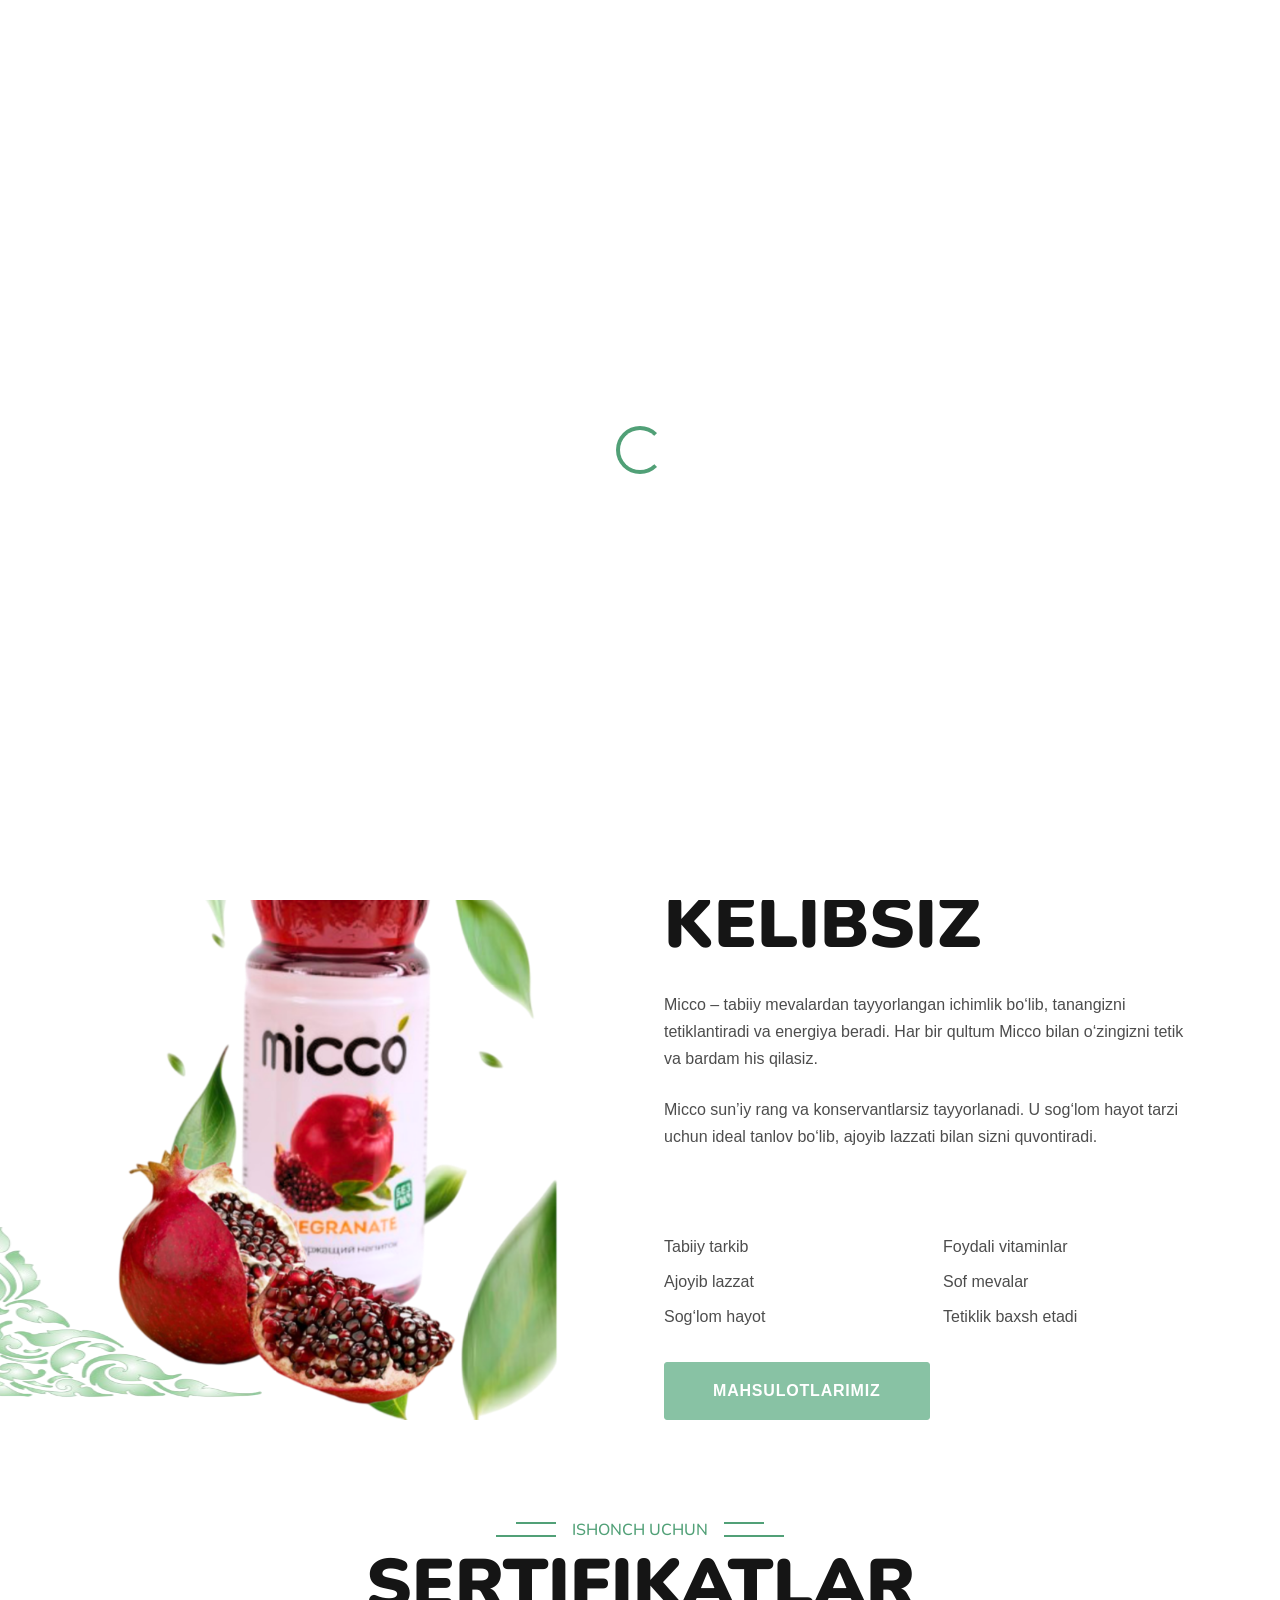
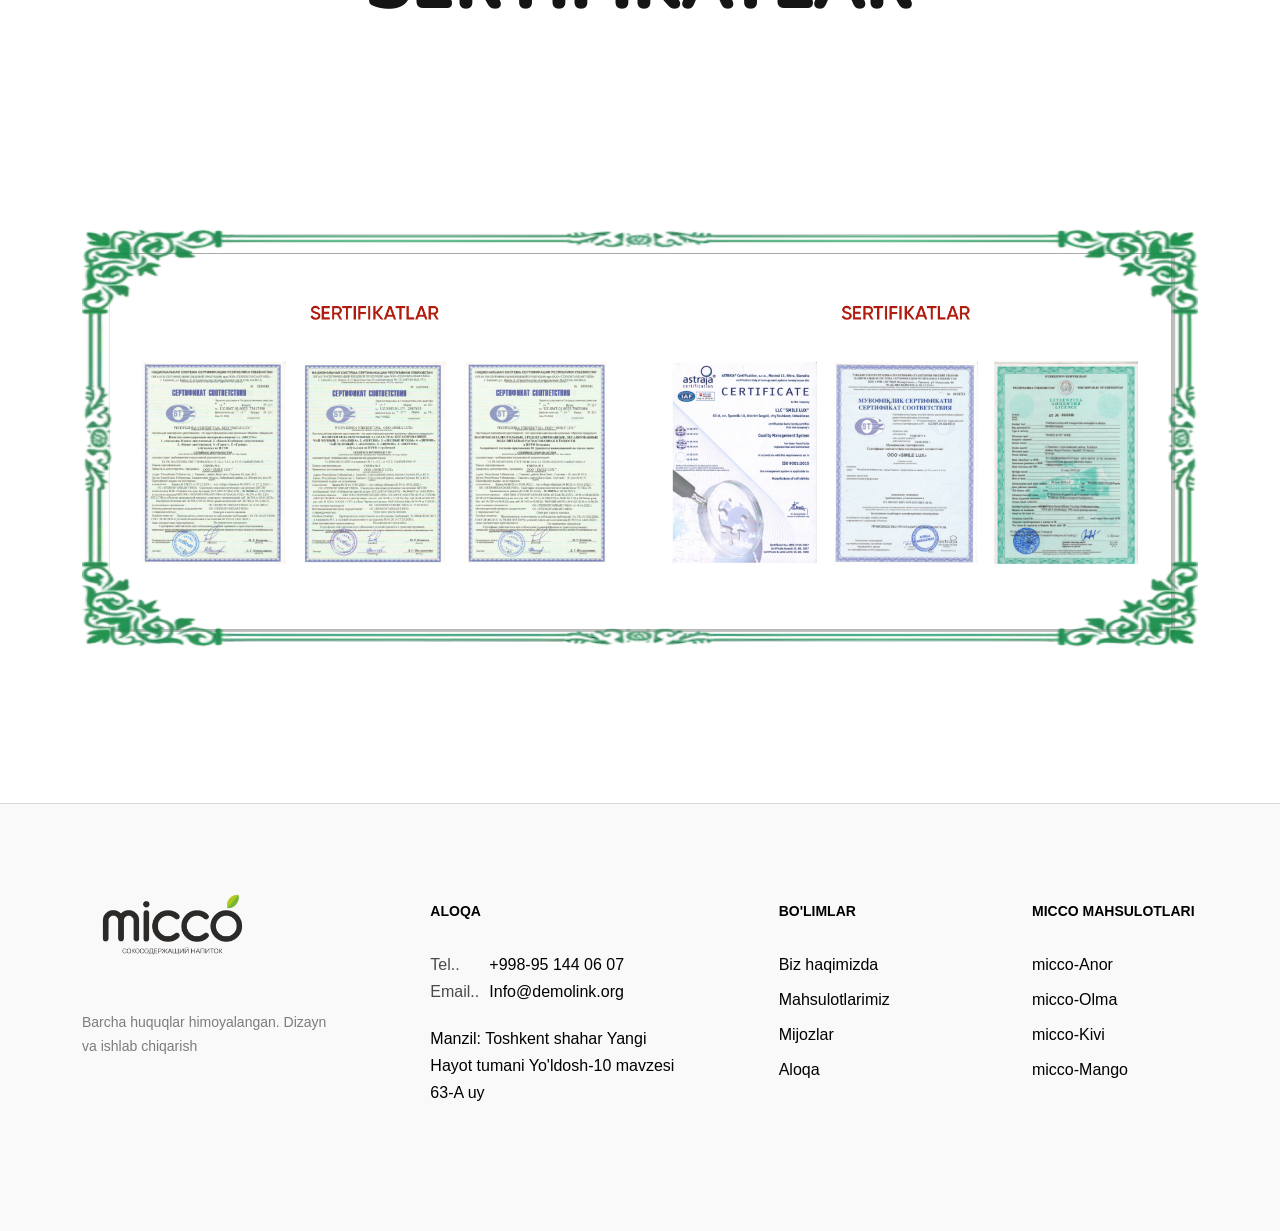
==== commit 2155296f: "Tamom" ====
--- a/about.html
+++ b/about.html
@@ -155,70 +155,6 @@
             <div class="row g-4">
                 <img src="images/micco-sertifikat.png" alt="">
                 <img class="naqsh-13" src="images/romka-Picsart-AiImageEnhancer.png" alt="">
-                <!-- <div class="col-lg-3 col-md-6 wow fadeInUp" data-wow-delay="0.1s">
-                    <div class="team-item">
-                        <div class="overflow-hidden">
-                            <img class="img-fluid" src="img/team-1.jpg" alt="">
-                        </div>
-                        <div class="position-relative d-flex justify-content-center" style="margin-top: -19px;">
-                            <a class="btn btn-square mx-1" href=""><i class="fab fa-facebook-f"></i></a>
-                            <a class="btn btn-square mx-1" href=""><i class="fab fa-twitter"></i></a>
-                            <a class="btn btn-square mx-1" href=""><i class="fab fa-instagram"></i></a>
-                        </div>
-                        <div class="text-center p-4">
-                            <h5 class="mb-0">Full Name</h5>
-                            <small>Designation</small>
-                        </div>
-                    </div>
-                </div>
-                <div class="col-lg-3 col-md-6 wow fadeInUp" data-wow-delay="0.3s">
-                    <div class="team-item">
-                        <div class="overflow-hidden">
-                            <img class="img-fluid" src="img/team-2.jpg" alt="">
-                        </div>
-                        <div class="position-relative d-flex justify-content-center" style="margin-top: -19px;">
-                            <a class="btn btn-square mx-1" href=""><i class="fab fa-facebook-f"></i></a>
-                            <a class="btn btn-square mx-1" href=""><i class="fab fa-twitter"></i></a>
-                            <a class="btn btn-square mx-1" href=""><i class="fab fa-instagram"></i></a>
-                        </div>
-                        <div class="text-center p-4">
-                            <h5 class="mb-0">Full Name</h5>
-                            <small>Designation</small>
-                        </div>
-                    </div>
-                </div>
-                <div class="col-lg-3 col-md-6 wow fadeInUp" data-wow-delay="0.5s">
-                    <div class="team-item">
-                        <div class="overflow-hidden">
-                            <img class="img-fluid" src="img/team-3.jpg" alt="">
-                        </div>
-                        <div class="position-relative d-flex justify-content-center" style="margin-top: -19px;">
-                            <a class="btn btn-square mx-1" href=""><i class="fab fa-facebook-f"></i></a>
-                            <a class="btn btn-square mx-1" href=""><i class="fab fa-twitter"></i></a>
-                            <a class="btn btn-square mx-1" href=""><i class="fab fa-instagram"></i></a>
-                        </div>
-                        <div class="text-center p-4">
-                            <h5 class="mb-0">Full Name</h5>
-                            <small>Designation</small>
-                        </div>
-                    </div>
-                </div>
-                <div class="col-lg-3 col-md-6 wow fadeInUp" data-wow-delay="0.7s">
-                    <div class="team-item">
-                        <div class="overflow-hidden">
-                            <img class="img-fluid" src="img/team-4.jpg" alt="">
-                        </div>
-                        <div class="position-relative d-flex justify-content-center" style="margin-top: -19px;">
-                            <a class="btn btn-square mx-1" href=""><i class="fab fa-facebook-f"></i></a>
-                            <a class="btn btn-square mx-1" href=""><i class="fab fa-twitter"></i></a>
-                            <a class="btn btn-square mx-1" href=""><i class="fab fa-instagram"></i></a>
-                        </div>
-                        <div class="text-center p-4">
-                            <h5 class="mb-0">Full Name</h5>
-                            <small>Designation</small>
-                        </div>
-                    </div>
-                </div> -->
             </div>
         </div>
     </div>
--- a/about-css/style.css
+++ b/about-css/style.css
@@ -173,7 +173,7 @@
 
 /*** Hero Header ***/
 .hero-header {
-    background: linear-gradient(rgba(20, 20, 31, .7), rgba(20, 20, 31, .7)), url(../images/mevalar.png);
+    background: linear-gradient(rgba(20, 20, 31, .7), rgba(20, 20, 31, .7)), url(../images/meva.png);
     background-position: center center;
     background-repeat: no-repeat;
     background-size: cover;
--- a/css/style.css
+++ b/css/style.css
@@ -632,7 +632,7 @@
 
 .box-custom-2 img {
 	display: block;
-	max-width: 79.5%;
+	max-width: 89.5%;
 	margin-left: 0;
 	filter: drop-shadow(20px 20px 15px rgba(0, 0, 0, 0.15));
 }
@@ -757,11 +757,54 @@
 }
 
 .box-custom-3-img-wrap {
-	position: absolute;
-	margin-top: -20px;
-	margin-left: 0px;
-	transform: rotate(20deg);
-}
+    position: relative; /* Absolute emas, relative bo‘lishi kerak */
+    text-align: center; /* Ichidagi rasmni markazga olish */
+    margin-top: -20px; /* Katta ekranda joylashuvni saqlash */
+}
+
+.box-custom-3-img-wrap img {
+    width: 600px; /* Katta ekranda asl o‘lcham */
+    height: auto;
+    transform: rotate(20deg);
+}
+
+/* Kichik ekranlar va planshetlar uchun */
+@media screen and (max-width: 768px) {
+    .box-custom-3-img-wrap {
+        margin-top: 10px; /* Biroz pastga tushiramiz */
+        text-align: center; /* Rasmni markazga olish */
+    }
+
+    .box-custom-3-img-wrap img {
+        width: 80%; /* Ekranga mos o‘lcham */
+        max-width: 400px; /* Juda katta chiqmasligi uchun */
+        transform: rotate(10deg); /* Kamroq burish */
+    }
+}
+
+/* Telefon ekranlari (480px gacha) */
+@media screen and (max-width: 480px) {
+    .box-custom-3-img-wrap {
+        margin-top: 20px;
+    }
+
+    .box-custom-3-img-wrap img {
+        width: 90%;
+        max-width: 350px;
+        transform: rotate(5deg); /* Telefon ekranda deyarli to‘g‘ri chiqarish */
+    }
+}
+
+/* Eng kichik ekranlar (360px gacha) */
+@media screen and (max-width: 360px) {
+    .box-custom-3-img-wrap img {
+        width: 95%;
+        max-width: 320px;
+        transform: rotate(0deg); /* Eng kichik ekranda butunlay tekis chiqishi */
+    }
+}
+
+
 
 .box-custom-3-img-wrap img {
 	filter: drop-shadow(0 15px 10px rgba(0, 0, 0, 0.2));
@@ -6093,6 +6136,34 @@
     --rotate-value: -30deg; /* Animatsiyadan keyin saqlanadigan qiymat */
     --opacity-value: 50%; /* Asl opacity */
 }
+/* Telefon va kichik ekranlar uchun */
+@media screen and (max-width: 768px) {
+    .naqsh-2 {
+        top: -80px; /* Naqshni yuqoriroq ko‘tarish */
+        left: -60px; /* Juda chapga chiqib ketmasligi uchun */
+        width: 250px; /* Telefon ekrani uchun moslashtirilgan o‘lcham */
+        height: auto; /* Nisbatni saqlash */
+    }
+}
+
+/* Juda kichik telefonlar (480px gacha) */
+@media screen and (max-width: 480px) {
+    .naqsh-2 {
+        top: -100px; /* Eng yuqoriga chiqarish */
+        left: -40px; /* O‘rnini biroz markazga yaqinlashtirish */
+        width: 200px; /* Eng kichik ekranlar uchun hajm */
+    }
+}
+
+/* Eng kichik ekranlar (360px gacha) */
+@media screen and (max-width: 360px) {
+    .naqsh-2 {
+        top: -120px; /* Eng yuqoriga chiqarish */
+        left: -30px; /* Chapga moslash */
+        width: 180px; /* Hajmi minimal ekranda ham to‘g‘ri chiqishi uchun */
+    }
+}
+
 
 .naqsh-3 {
     z-index: 1;
@@ -6105,6 +6176,34 @@
     --rotate-value: 30deg; /* Animatsiyadan keyin saqlanadigan qiymat */
     --opacity-value: 40%; /* Asl opacity */
 }
+/* Telefon va kichik ekranlar (768px gacha) */
+@media screen and (max-width: 768px) {
+    .naqsh-3 {
+        margin-top: 450px; /* Biroz yuqoriga ko'tarish */
+        margin-left: -100px; /* Chapga siljish kamaytirildi */
+        width: 250px; /* Hajm kichraytirildi */
+        height: auto; /* Nisbatni saqlash */
+    }
+}
+
+/* Juda kichik telefonlar (480px gacha) */
+@media screen and (max-width: 480px) {
+    .naqsh-3 {
+        margin-top: 400px; /* Naqshni yana yuqoriga chiqarish */
+        margin-left: -80px; /* Juda chapga chiqmasligi uchun */
+        width: 200px; /* Hajmni moslashtirish */
+    }
+}
+
+/* Eng kichik ekranlar (360px gacha) */
+@media screen and (max-width: 360px) {
+    .naqsh-3 {
+        margin-top: 380px; /* Eng yuqoriga chiqarish */
+        margin-left: -60px; /* Markazga yaqinlashtirish */
+        width: 180px; /* Hajmini moslashtirish */
+    }
+}
+
 
 .naqsh-5 {
 	z-index: 1;
@@ -6132,20 +6231,78 @@
 	--rotate-value: 0deg; /* Animatsiyadan keyin saqlanadigan qiymat */
     --opacity-value: 30%; /* Asl opacity */
 }
+/* Katta planshet va kichik ekranlar (768px gacha) */
+@media screen and (max-width: 768px) {
+    .naqsh-6 {
+        width: 600px;  /* Kichraytirish */
+        height: 500px; /* Proportsiyani saqlash */
+        margin-left: -50px; /* Juda chapga chiqmasligi uchun */
+        opacity: 25%; /* Yaxshiroq ko‘rinishi uchun */
+    }
+}
+
+/* Telefon ekranlari (480px gacha) */
+@media screen and (max-width: 480px) {
+    .naqsh-6 {
+        width: 450px;  /* Katta naqshdan qochish */
+        height: 400px;
+        margin-left: -30px; /* Joylashuvni markazga yaqinlashtirish */
+        opacity: 20%; /* Nozik ko‘rinishi uchun */
+    }
+}
+
+/* Eng kichik ekranlar (360px gacha) */
+@media screen and (max-width: 360px) {
+    .naqsh-6 {
+        width: 350px;  /* Eng kichik versiya uchun */
+        height: 300px;
+        margin-left: -20px;
+        opacity: 15%; /* Minimal ekranda yanada yengilroq ko‘rinishi uchun */
+    }
+}
+
 
 .naqsh-7 {
 	z-index: 0;
 	position: absolute;
-	margin-top: 750px;
-	margin-left: 1000px;
-	width: 300px;
-	height: 120px;
+	margin-top: 550px;
+	margin-left: 700px;
+	width: 400px;
+	height: 250px;
 	overflow: hidden;
 	opacity: 50%;
-	transform: rotate(-35deg);
-	--rotate-value: -35deg; /* Animatsiyadan keyin saqlanadigan qiymat */
+	transform: rotate(0deg);
+	--rotate-value: 0deg; /* Animatsiyadan keyin saqlanadigan qiymat */
     --opacity-value: 50%; /* Asl opacity */
 }
+/* Kichik telefonlar (portret) */
+@media only screen and (max-width: 480px) {
+    .naqsh-7 {
+        display: none;
+    }
+}
+
+/* Telefonlar va kichik planshetlar (landshaft va portret) */
+@media only screen and (max-width: 768px) {
+    .naqsh-7 {
+        display: none;
+    }
+}
+
+/* Katta planshetlar va kichik laptoplar */
+@media only screen and (max-width: 1024px) {
+    .naqsh-7 {
+        display: none;
+    }
+}
+
+/* O‘rtacha o‘lchamdagi laptoplar */
+@media only screen and (max-width: 1280px) {
+    .naqsh-7 {
+        display: none;
+    }
+}
+
 
 .naqsh-8 {
 	z-index: 0;
@@ -6177,9 +6334,9 @@
 .naqsh-10 {
 	z-index: 0;
 	position: absolute;
-	margin-left: 740px;
+	margin-left: 940px;
 	margin-top: 230px;
-	width: 540px;
+	width: 340px;
 	height: 220px;
 	overflow: hidden;
 	opacity: 30%;
@@ -6189,13 +6346,36 @@
 .naqsh-11 {
 	z-index: 0;
 	position: absolute;
-	margin-left: 250px;
+	margin-left: 350px;
 	margin-top: -95px;
-	width: 400px;
+	width: 300px;
 	height: 200px;
 	overflow: hidden;
 	opacity: 40%;
 	transform: scaleX(-1);
+}
+/* Planshetlar (768px – 1024px gacha) */
+@media only screen and (min-width: 768px) and (max-width: 1024px) {
+	.naqsh-11 {
+		margin-left: -200px;
+		margin-top: 100px;
+		width: 220px;
+		height: 140px;
+		left: 50%;
+		transform: translateX(-50%) rotateX(180deg);
+	}
+}
+
+/* Telefonlar (max-width: 767px) */
+@media only screen and (max-width: 767px) {
+	.naqsh-11 {
+		margin-left: 115px;
+		margin-top: -500px;
+		width: 150px;
+		height: 100px;
+		left: 50%;
+		transform: scaleX(-1);
+	}
 }
 
 .naqsh-12 {
@@ -6203,23 +6383,77 @@
 	position: absolute;
 	margin-left: -700px;
 	margin-top: 600px;
-	width: 400px;
+	width: 300px;
 	height: 200px;
 	overflow: hidden;
-	opacity: 50%;
-	transform: rotate(-180deg);
+	opacity: 0.5;
 	transform: rotateX(180deg);
 }
 
+/* Planshetlar (768px – 1024px gacha) */
+@media only screen and (min-width: 768px) and (max-width: 1024px) {
+	.naqsh-12 {
+		margin-left: -200px;
+		margin-top: 100px;
+		width: 220px;
+		height: 140px;
+		left: 50%;
+		transform: translateX(-50%) rotateX(180deg);
+	}
+}
+
+/* Telefonlar (max-width: 767px) */
+@media only screen and (max-width: 767px) {
+	.naqsh-12 {
+		margin-left: -200px;
+		margin-top: -100px;
+		width: 150px;
+		height: 100px;
+		left: 50%;
+		transform: translateX(-50%) rotateX(180deg);
+	}
+}
+
+
+
+
 .naqsh-13 {
-	z-index: 99;
-	position: absolute;
-	margin-top: 110px;
-	margin-left: 0px;
-	width: 1140px;
-	height: 450px;
-	opacity: 90%;
-}
+    z-index: 99;
+    position: absolute;
+    margin-top: 110px;
+    margin-left: 0px;
+    width: 1140px; /* Default PC versiyasi */
+    height: 450px;
+    opacity: 90%;
+}
+
+/* Mobil qurilmalar uchun media query */
+@media screen and (max-width: 1024px) {
+    .naqsh-13 {
+        width: 90%; /* Kichik ekranlarda rasm o'lchamini moslashtirish */
+        height: auto; /* Nisbatni saqlash */
+        margin-top: 50px; /* Yuqoridan masofa kamaytirildi */
+        left: 50%; /* Markazga joylash */
+        transform: translateX(-50%);
+    }
+}
+
+@media screen and (max-width: 768px) {
+    .naqsh-13 {
+        width: 95%; /* Yanada kichik ekranda o'lchamini moslashtirish */
+        height: auto;
+        margin-top: 30px;
+    }
+}
+
+@media screen and (max-width: 480px) {
+    .naqsh-13 {
+        width: 100%; /* Eng kichik ekranda to'liq sig'ishi uchun */
+        height: auto;
+        margin-top: 20px;
+    }
+}
+
 
 .naqsh-14 {
 	z-index: -1;
@@ -6233,6 +6467,35 @@
 	--rotate-value: 0deg; /* Animatsiyadan keyin saqlanadigan qiymat */
     --opacity-value: 20%; /* Asl opacity */
 }
+/* Kichik telefonlar (portret) */
+@media only screen and (max-width: 480px) {
+    .naqsh-14 {
+        display: none;
+    }
+}
+
+/* Telefonlar va kichik planshetlar (landshaft va portret) */
+@media only screen and (max-width: 768px) {
+    .naqsh-14 {
+        display: none;
+    }
+}
+
+/* Katta planshetlar va kichik laptoplar */
+@media only screen and (max-width: 1024px) {
+    .naqsh-14 {
+        display: none;
+    }
+}
+
+/* O‘rtacha o‘lchamdagi laptoplar */
+@media only screen and (max-width: 1280px) {
+    .naqsh-14 {
+        display: none;
+    }
+}
+
+
 
 .naqsh-15 {
 	z-index: 0;
@@ -6246,6 +6509,34 @@
 	--rotate-value: 180deg; /* Animatsiyadan keyin saqlanadigan qiymat */
     --opacity-value: 50%; /* Asl opacity */
 }
+/* Kichik telefonlar (portret) */
+@media only screen and (max-width: 480px) {
+    .naqsh-15 {
+        display: none;
+    }
+}
+
+/* Telefonlar va kichik planshetlar (landshaft va portret) */
+@media only screen and (max-width: 768px) {
+    .naqsh-15 {
+        display: none;
+    }
+}
+
+/* Katta planshetlar va kichik laptoplar */
+@media only screen and (max-width: 1024px) {
+    .naqsh-15 {
+        display: none;
+    }
+}
+
+/* O‘rtacha o‘lchamdagi laptoplar */
+@media only screen and (max-width: 1280px) {
+    .naqsh-15 {
+        display: none;
+    }
+}
+
 
 .naqsh-16 {
 	z-index: 0;
@@ -6305,10 +6596,11 @@
 
 /* Til tanlash tugmasi asosiy joylashuvi */
 .language-switcher {
-    position: fixed;
-    top: 25px;
-    right: 150px;
+    position: relative;
+    top: 0px;
+    right: -240px;
     z-index: 1000;
+	display: block;
 }
 
 /* Tugma styling */
@@ -6404,7 +6696,7 @@
 @media (max-width: 768px) {
     .language-switcher {
         top: 15px;
-        right: 20px; /* Mobil versiyada tugmani ekranga yaqinroq joylashtiramiz */
+        right: 0px; /* Mobil versiyada tugmani ekranga yaqinroq joylashtiramiz */
     }
 }
 
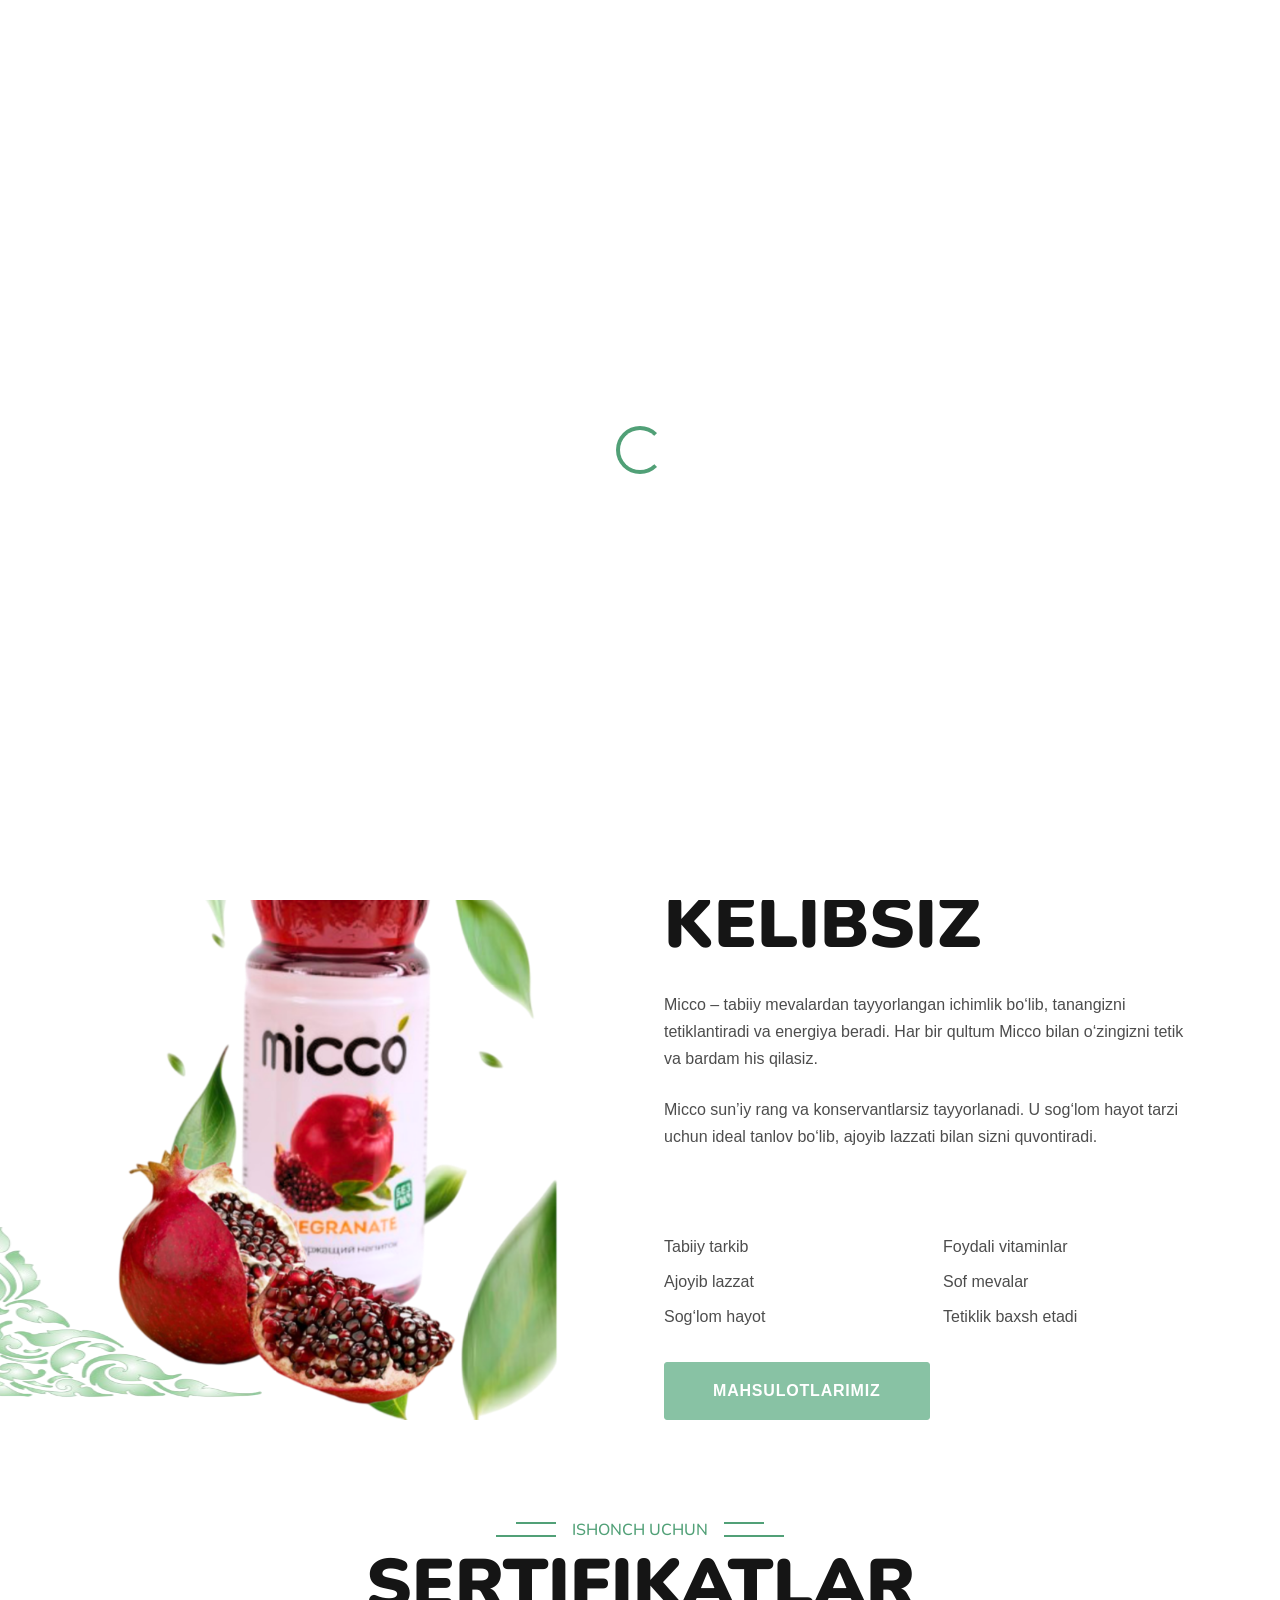
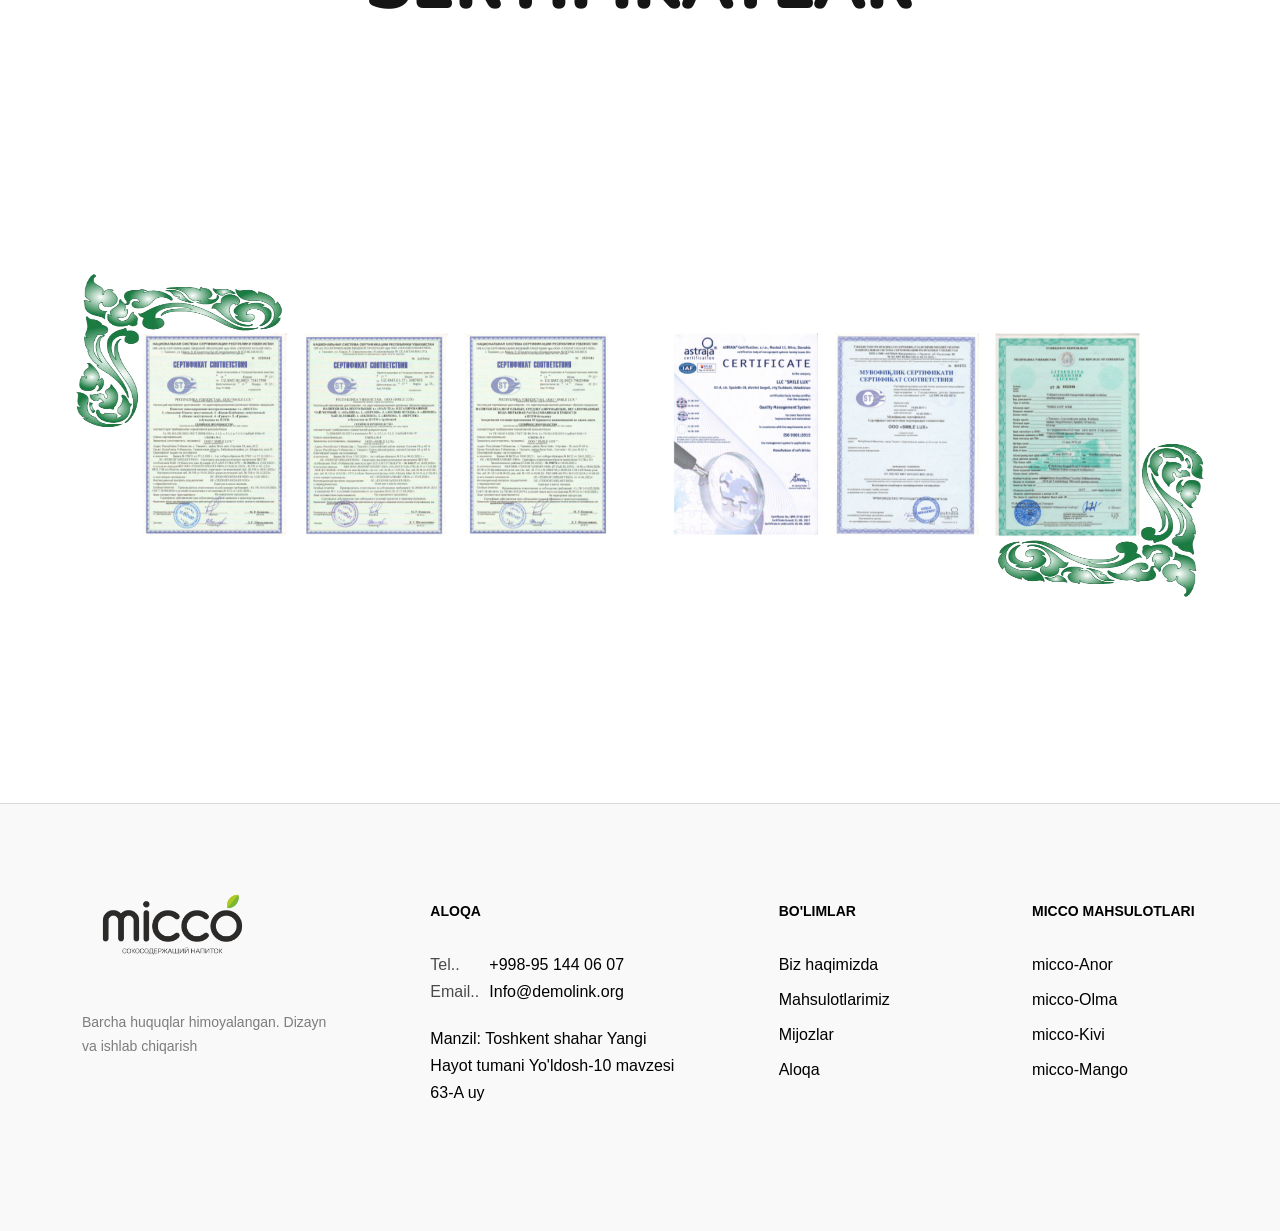
==== commit df6d0fe4: "Tamom" ====
--- a/about.html
+++ b/about.html
@@ -153,8 +153,9 @@
                 <h1 id="about22" class="mb-5">Sertifikatlar</h1>
             </div>
             <div class="row g-4">
-                <img src="images/micco-sertifikat.png" alt="">
-                <img class="naqsh-13" src="images/romka-Picsart-AiImageEnhancer.png" alt="">
+                <img src="images/micco-sertifikat-2.png" alt="">
+                <img class="naqsh-13" src="images/romka-2.png" alt="">
+                <img class="naqsh-13-1" src="images/romka-2.png" alt="">
             </div>
         </div>
     </div>
--- a/css/style.css
+++ b/css/style.css
@@ -6369,7 +6369,7 @@
 /* Telefonlar (max-width: 767px) */
 @media only screen and (max-width: 767px) {
 	.naqsh-11 {
-		margin-left: 115px;
+		margin-left: 105px;
 		margin-top: -500px;
 		width: 150px;
 		height: 100px;
@@ -6420,10 +6420,10 @@
 .naqsh-13 {
     z-index: 99;
     position: absolute;
-    margin-top: 110px;
-    margin-left: 0px;
-    width: 1140px; /* Default PC versiyasi */
-    height: 450px;
+    margin-top: 170px;
+    margin-left: -10px;
+    width: 240px; /* Default PC versiyasi */
+    height: 160px;
     opacity: 90%;
 }
 
@@ -6448,9 +6448,52 @@
 
 @media screen and (max-width: 480px) {
     .naqsh-13 {
-        width: 100%; /* Eng kichik ekranda to'liq sig'ishi uchun */
+        width: 100px; /* Eng kichik ekranda to'liq sig'ishi uchun */
+        height: 60px;
+        margin-top: 80px;
+		margin-left: -170px;
+    }
+}
+
+.naqsh-13-1 {
+    z-index: 99;
+    position: absolute;
+    margin-top: 335px;
+    margin-left: 910px;
+    width: 240px; /* Default PC versiyasi */
+    height: 160px;
+    opacity: 90%;
+	transform: scaleX(-1);
+	transform: rotate(180deg);
+}
+
+/* Mobil qurilmalar uchun media query */
+@media screen and (max-width: 1024px) {
+    .naqsh-13-1 {
+        width: 90%; /* Kichik ekranlarda rasm o'lchamini moslashtirish */
+        height: auto; /* Nisbatni saqlash */
+        margin-top: 50px; /* Yuqoridan masofa kamaytirildi */
+        left: 50%; /* Markazga joylash */
+        transform: translateX(-50%);
+    }
+}
+
+@media screen and (max-width: 768px) {
+    .naqsh-13-1 {
+        width: 95%; /* Yanada kichik ekranda o'lchamini moslashtirish */
         height: auto;
-        margin-top: 20px;
+        margin-top: 30px;
+    }
+}
+
+@media screen and (max-width: 480px) {
+    .naqsh-13-1 {
+        width: 100px; /* Eng kichik ekranda to'liq sig'ishi uchun */
+        height: 60px;
+        margin-top: 140px;
+		margin-left: 120px;
+		transform: scaleX(-1);
+		transform: rotate(180deg);
     }
 }
 
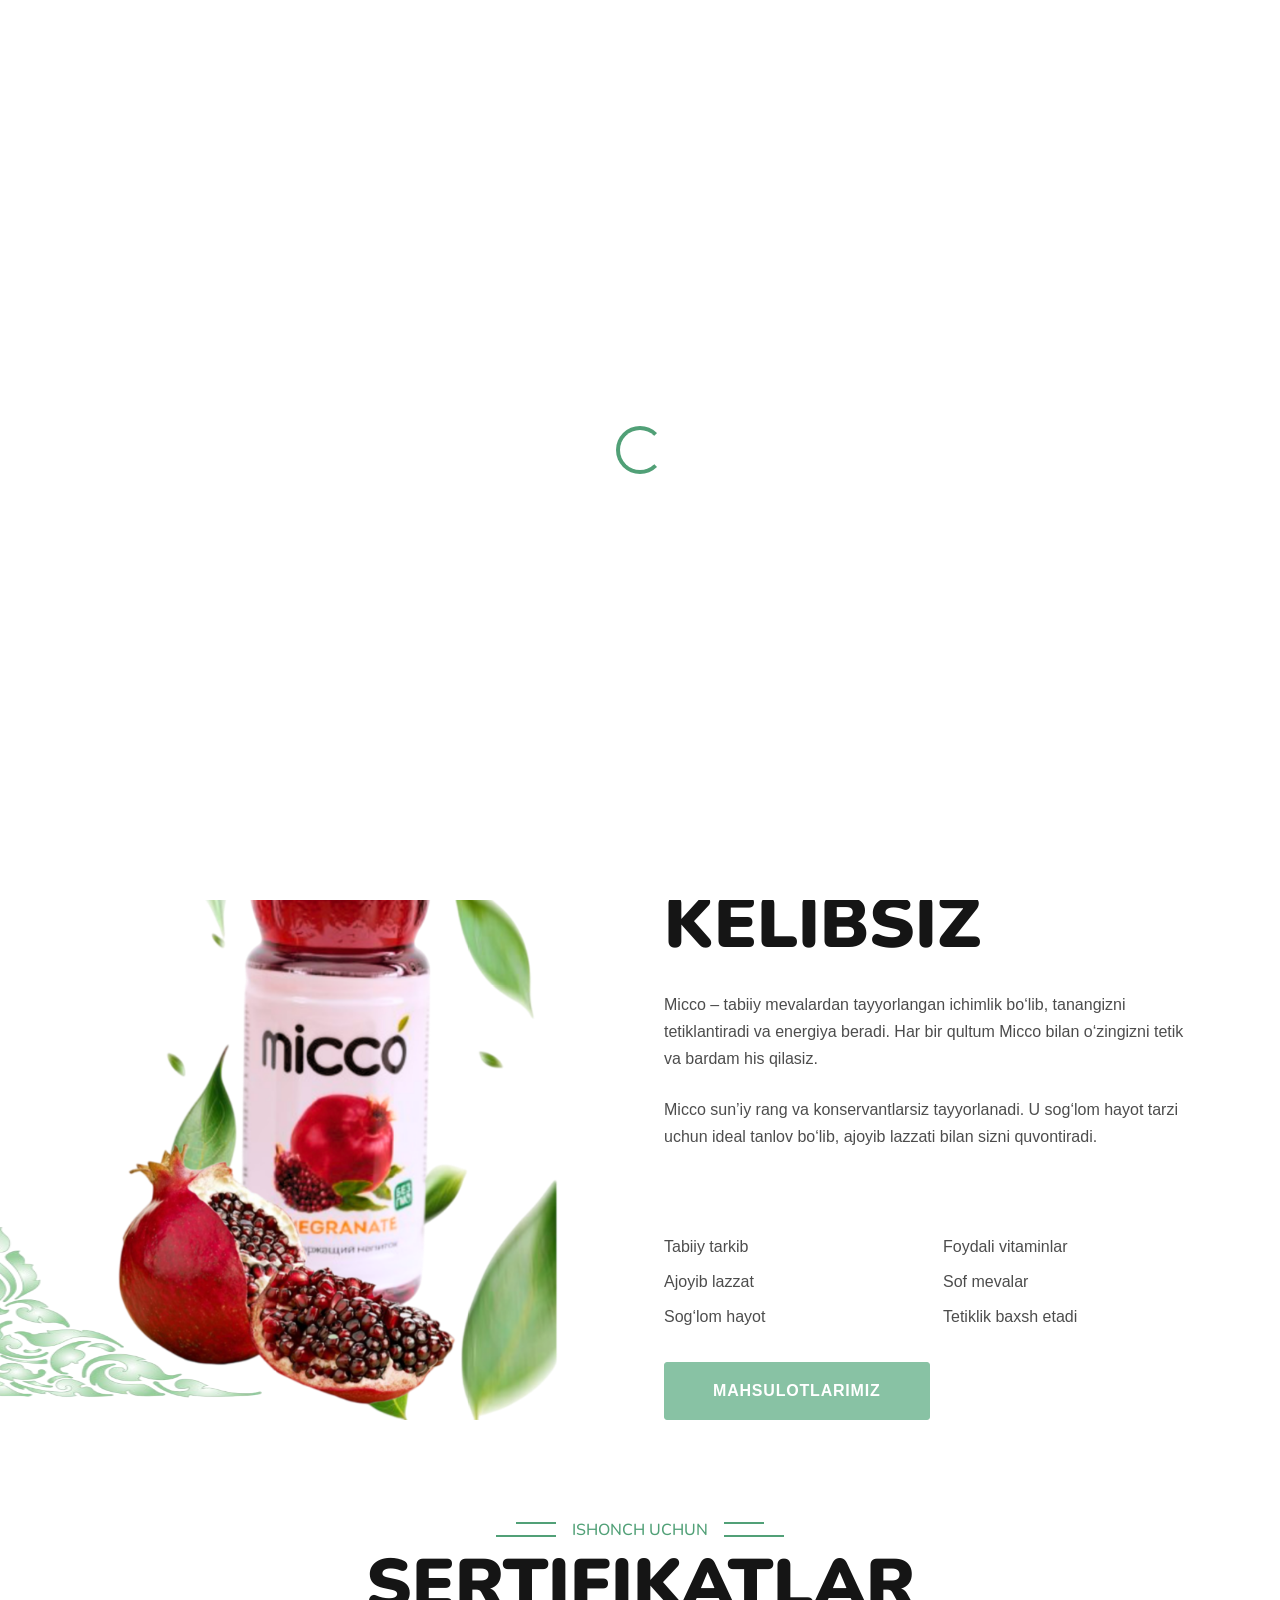
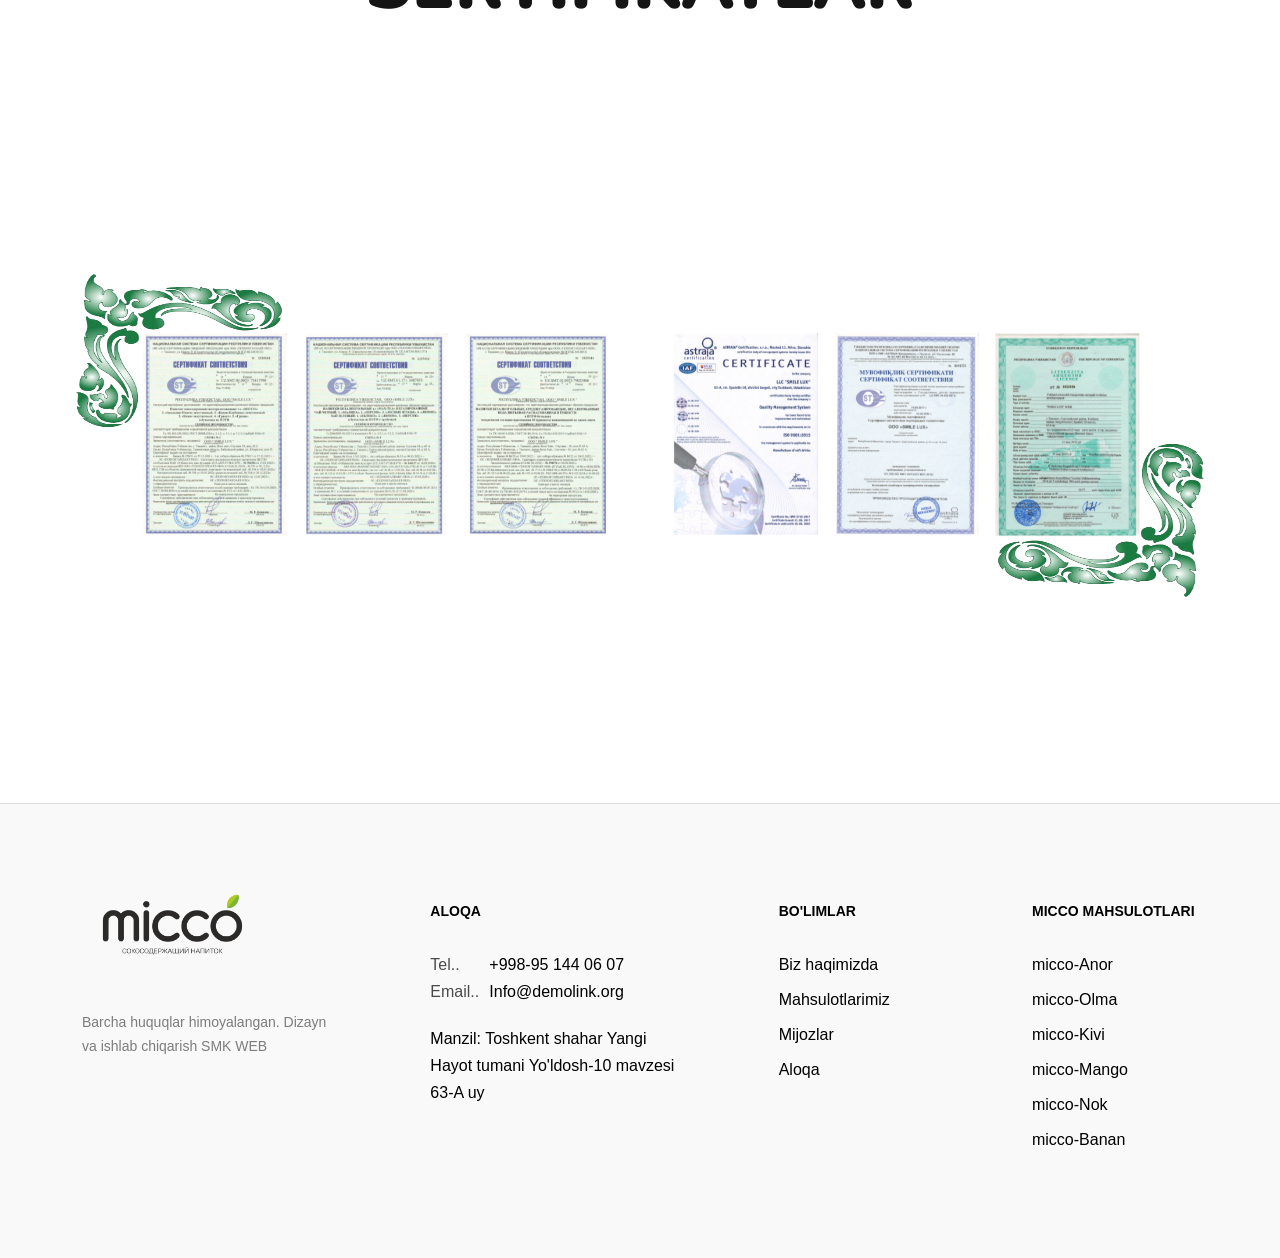
==== commit 11a33d1f: "Tamom" ====
--- a/about.html
+++ b/about.html
@@ -221,6 +221,8 @@
                 <li><a id="home93" href="micco-olma.html">micco-Olma</a></li>
                 <li><a id="home94" href="micco-kivi.html">micco-Kivi</a></li>
                 <li><a id="home95" href="micco-mango.html">micco-Mango</a></li>
+                <li><a id="adash6" href="micco-nok.html">micco-Nok</a></li>
+                <li><a id="adash7" href="micco-banan.html">micco-Banan</a></li>
               </ul>
             </div>
           </div>
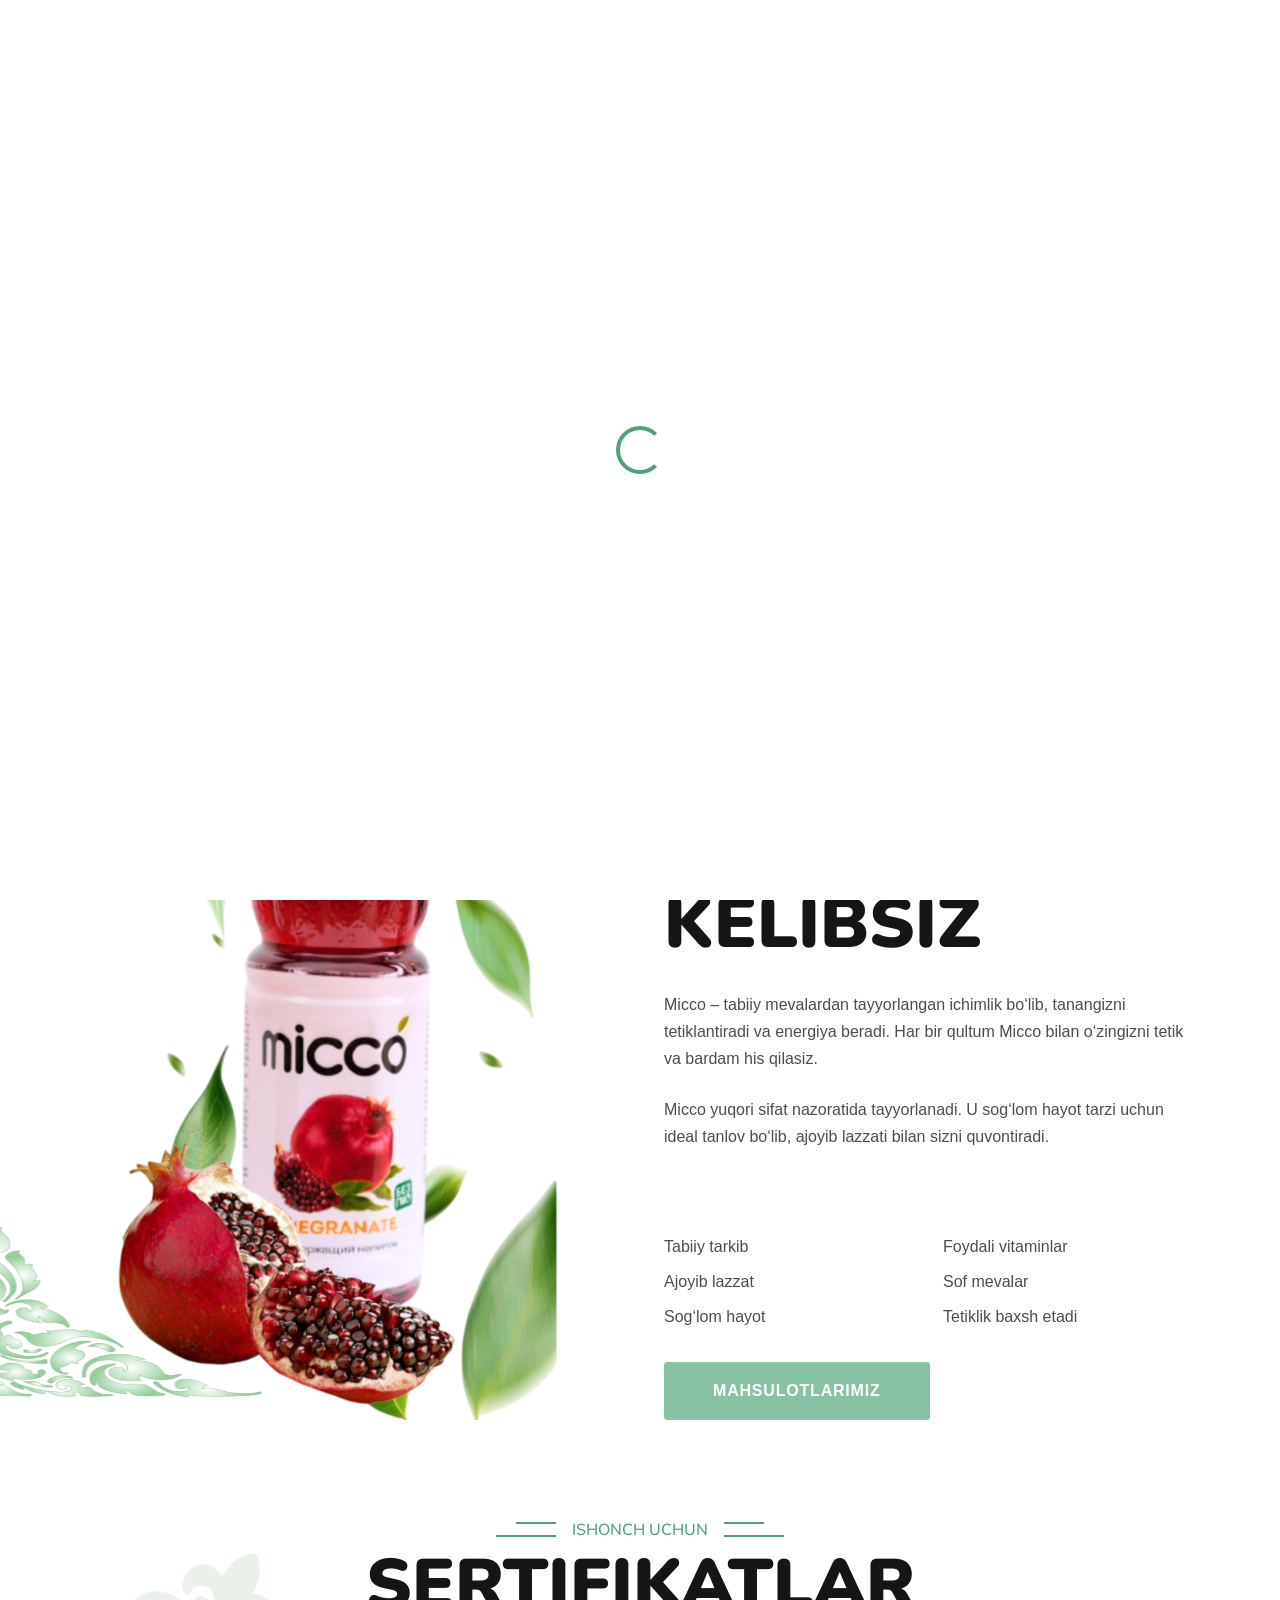
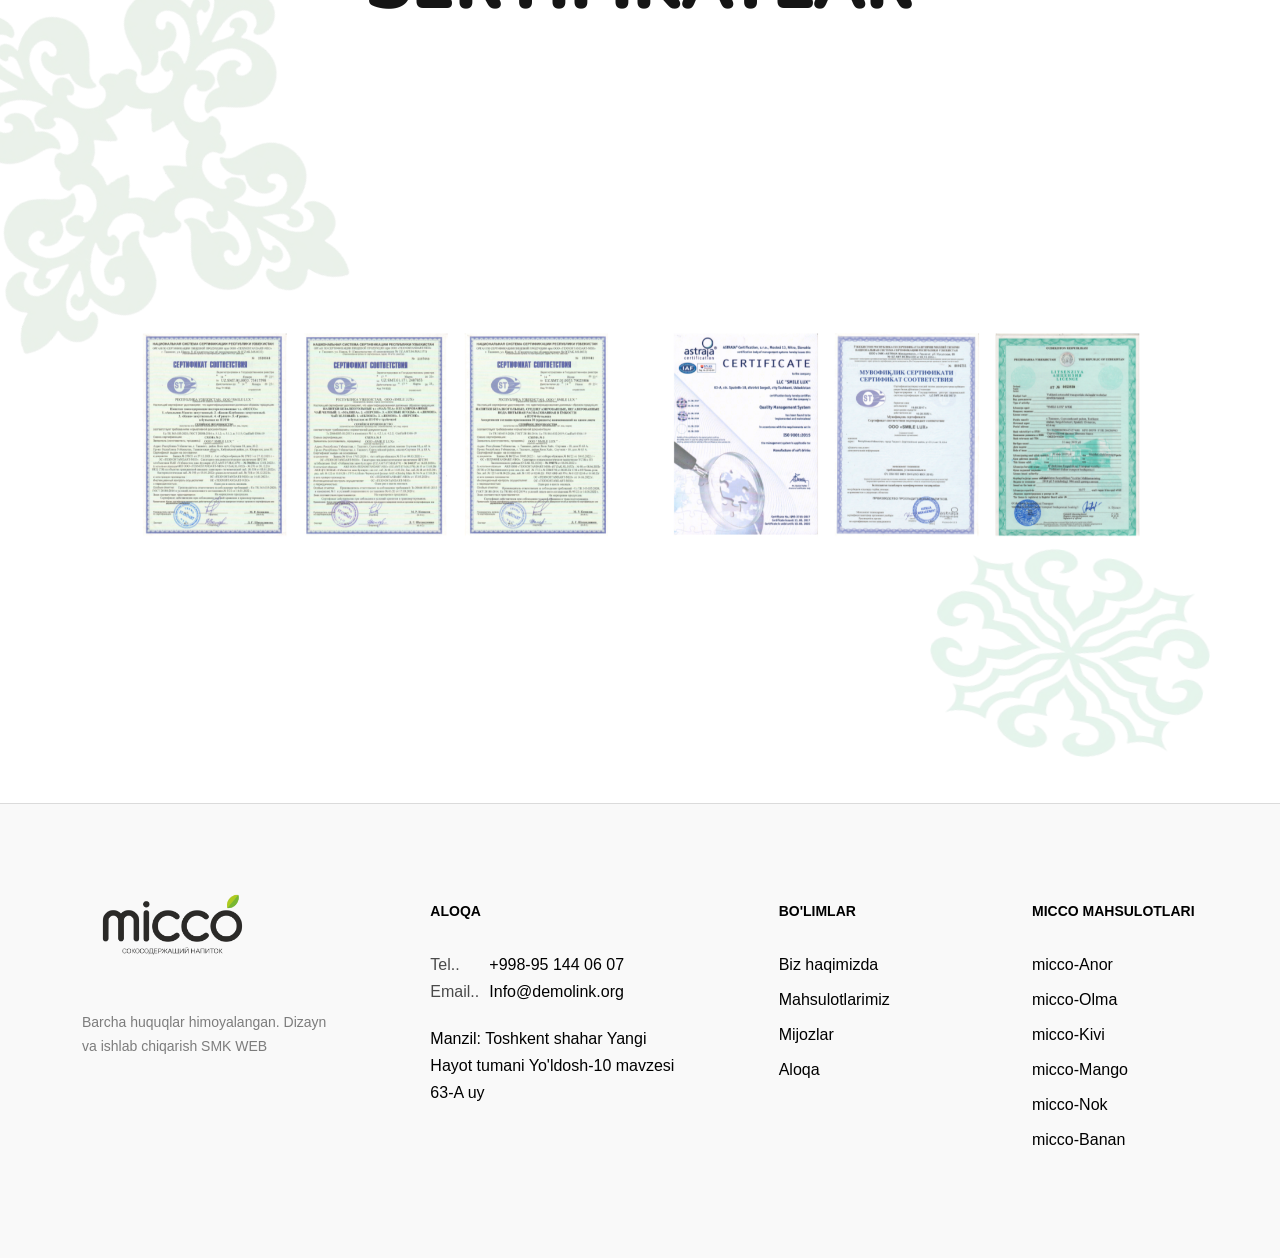
==== commit cd252b74: "Tamom" ====
--- a/about.html
+++ b/about.html
@@ -154,8 +154,10 @@
             </div>
             <div class="row g-4">
                 <img src="images/micco-sertifikat-2.png" alt="">
-                <img class="naqsh-13" src="images/romka-2.png" alt="">
-                <img class="naqsh-13-1" src="images/romka-2.png" alt="">
+                <img class="naqsh-13-2" src="images/naqsh-green-3-Photoroom.png" alt="">
+                <img class="naqsh-13-3" src="images/naqsh-green-5-Photoroom.png" alt="">
+                <!-- <img class="naqsh-13" src="images/romka-2.png" alt=""> -->
+                <!-- <img class="naqsh-13-1" src="images/romka-2.png" alt=""> -->
             </div>
         </div>
     </div>
--- a/css/style.css
+++ b/css/style.css
@@ -6427,14 +6427,32 @@
     opacity: 90%;
 }
 
+/* 🖥 Katta ekranlar uchun (1025px dan katta) */
+@media screen and (min-width: 1025px) {
+    .naqsh-13 {
+        width: 600px;         /* Katta o‘lcham */
+        height: auto;         /* Proportsiyani saqlaydi */
+        display: block;       
+		margin-top: 160px;
+		margin-left: 5px;
+        /* margin: 100px auto 0 auto;  Tepadan masofa + markazga */
+		width: 200px;
+		height: 100px;
+    }
+}
+
+
 /* Mobil qurilmalar uchun media query */
 @media screen and (max-width: 1024px) {
     .naqsh-13 {
         width: 90%; /* Kichik ekranlarda rasm o'lchamini moslashtirish */
         height: auto; /* Nisbatni saqlash */
-        margin-top: 50px; /* Yuqoridan masofa kamaytirildi */
+        margin-top: 120px; /* Yuqoridan masofa kamaytirildi */
+		margin-left: -280px;
         left: 50%; /* Markazga joylash */
         transform: translateX(-50%);
+		width: 150px;
+		height: 100px;
     }
 }
 
@@ -6442,7 +6460,10 @@
     .naqsh-13 {
         width: 95%; /* Yanada kichik ekranda o'lchamini moslashtirish */
         height: auto;
-        margin-top: 30px;
+        margin-top: 90px;
+		margin-left: -200px;
+		width: 130px;
+		height: 80px;
     }
 }
 
@@ -6467,14 +6488,34 @@
 	transform: rotate(180deg);
 }
 
+
+/* 🖥 Katta ekranlar uchun (1025px dan katta) */
+@media screen and (min-width: 1025px) {
+    .naqsh-13-1 {
+        width: 600px;         /* Katta o‘lcham */
+        height: auto;         /* Proportsiyani saqlaydi */
+        display: block;       
+		margin-top: 300px;
+		margin-left: 760px;
+        /* margin: 100px auto 0 auto;  Tepadan masofa + markazga */
+		width: 200px;
+		height: 100px;
+    }
+}
+
 /* Mobil qurilmalar uchun media query */
 @media screen and (max-width: 1024px) {
     .naqsh-13-1 {
-        width: 90%; /* Kichik ekranlarda rasm o'lchamini moslashtirish */
+		width: 90%; /* Kichik ekranlarda rasm o'lchamini moslashtirish */
         height: auto; /* Nisbatni saqlash */
-        margin-top: 50px; /* Yuqoridan masofa kamaytirildi */
+        margin-top: 210px; /* Yuqoridan masofa kamaytirildi */
+		margin-left: 210px;
         left: 50%; /* Markazga joylash */
-        transform: translateX(-50%);
+        /* transform: translateX(-50%); */
+		width: 150px;
+		height: 100px;
+		transform: scaleX(-1);
+		transform: rotate(180deg);
     }
 }
 
@@ -6482,7 +6523,12 @@
     .naqsh-13-1 {
         width: 95%; /* Yanada kichik ekranda o'lchamini moslashtirish */
         height: auto;
-        margin-top: 30px;
+        margin-top: 160px;
+		margin-left: 145px;
+		width: 130px;
+		height: 80px;
+		transform: scaleX(-1);
+		transform: rotate(180deg);
     }
 }
 
@@ -6496,6 +6542,83 @@
 		transform: rotate(180deg);
     }
 }
+
+.naqsh-13-2 {
+	z-index: 0;
+    position: absolute;
+    margin-top: -200px;
+    margin-left: -200px;
+    width: 540px; /* Default PC versiyasi */
+    height: 500px;
+    opacity: 10%;
+	transform: rotate(30deg);
+}
+/* 🖥 Katta ekranlar uchun (1025px dan katta) */
+@media screen and (min-width: 1025px) {
+    .naqsh-13-2 {
+        /* display: none; */
+    }
+}
+
+/* Mobil qurilmalar uchun media query */
+@media screen and (max-width: 1024px) {
+    .naqsh-13-2 {
+		display: none;
+    }
+}
+
+@media screen and (max-width: 768px) {
+    .naqsh-13-2 {
+        display: none;
+    }
+}
+
+@media screen and (max-width: 480px) {
+    .naqsh-13-2 {
+        display: none;
+    }
+}
+
+
+
+
+.naqsh-13-3 {
+	z-index: 01;
+    position: absolute;
+    margin-top: 450px;
+    margin-left: 850px;
+    width: 300px; /* Default PC versiyasi */
+    height: 200px;
+    opacity: 10%;
+	transform: rotate(10deg);
+}
+
+/* 🖥 Katta ekranlar uchun (1025px dan katta) */
+@media screen and (min-width: 1025px) {
+    .naqsh-13-3 {
+        /* display: none; */
+    }
+}
+
+/* Mobil qurilmalar uchun media query */
+@media screen and (max-width: 1024px) {
+    .naqsh-13-3 {
+		display: none;
+    }
+}
+
+@media screen and (max-width: 768px) {
+    .naqsh-13-3 {
+        display: none;
+    }
+}
+
+@media screen and (max-width: 480px) {
+    .naqsh-13-3 {
+        display: none;
+    }
+}
+
 
 
 .naqsh-14 {
@@ -6543,7 +6666,7 @@
 .naqsh-15 {
 	z-index: 0;
 	position: absolute;
-	margin-top: 1550px;
+	margin-top: 1250px;
 	margin-left: 450px;
 	width: 200px;
 	height: 150px;
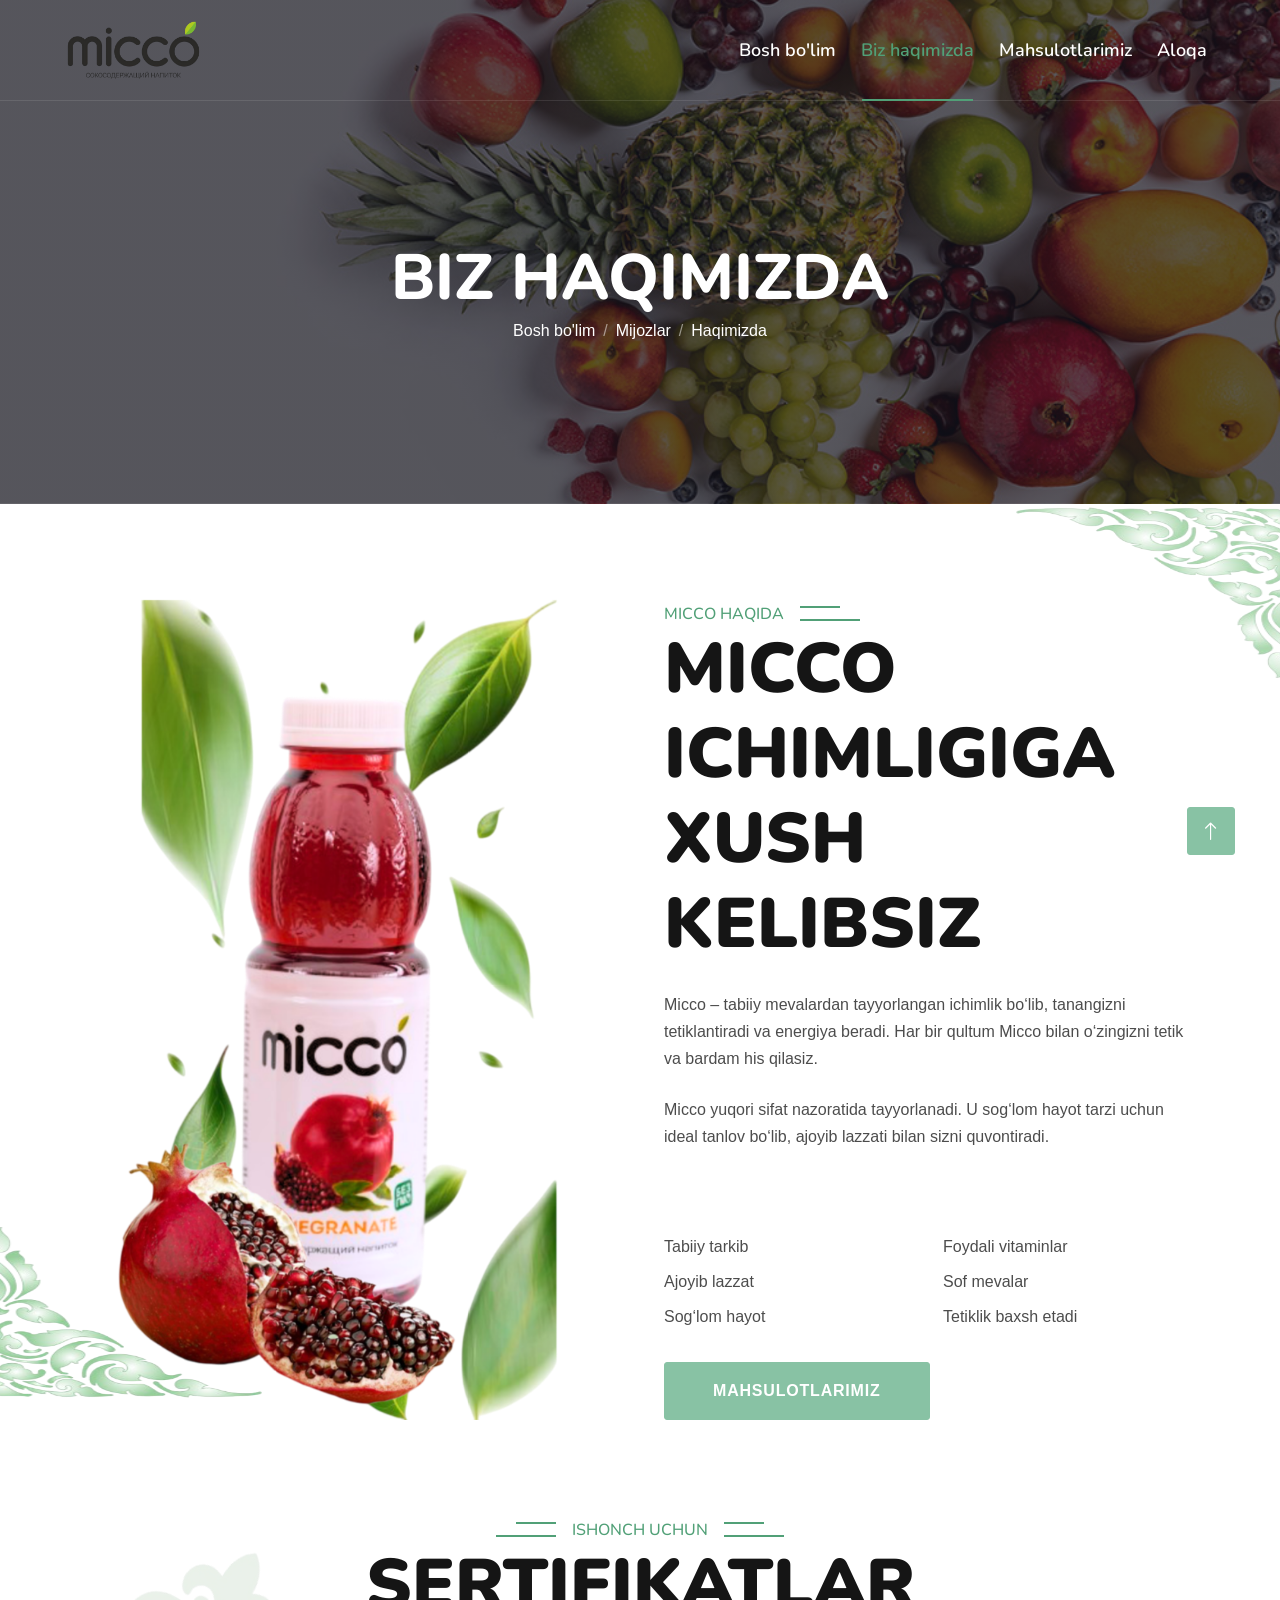
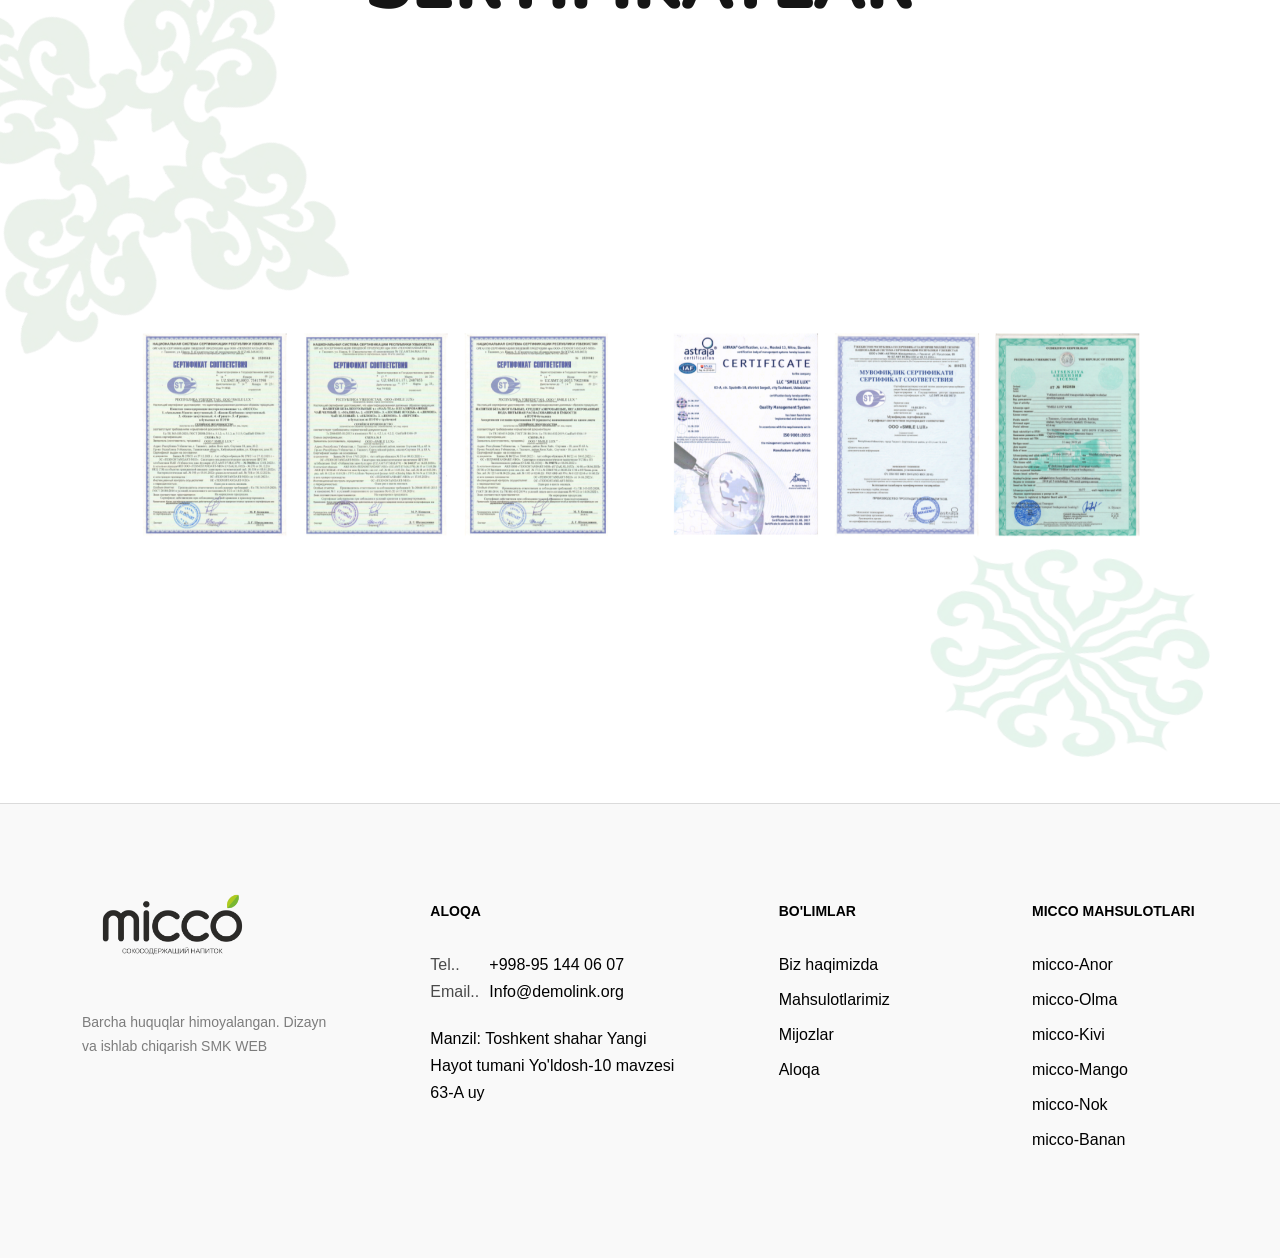
==== commit 6c23c793: "Update Micco site from archive" ====
--- a/about.html
+++ b/about.html
@@ -1,260 +1,260 @@
-<!DOCTYPE html>
-<html lang="en">
-
-<head>
-    <meta charset="utf-8">
-    <title>micco | About</title>
-    <meta content="width=device-width, initial-scale=1.0" name="viewport">
-    <meta content="" name="keywords">
-    <meta content="" name="description">
-
-    <!-- Favicon -->
-    <link href="images/micco logo_edited-Photoroom.png" rel="icon">
-
-    <!-- Google Web Fonts -->
-    <link rel="preconnect" href="https://fonts.googleapis.com">
-    <link rel="preconnect" href="https://fonts.gstatic.com" crossorigin>
-    <link href="https://fonts.googleapis.com/css2?family=Heebo:wght@400;500;600&family=Nunito:wght@600;700;800&display=swap" rel="stylesheet">
-
-    <!-- Icon Font Stylesheet -->
-    <link href="https://cdnjs.cloudflare.com/ajax/libs/font-awesome/5.10.0/css/all.min.css" rel="stylesheet">
-    <link href="https://cdn.jsdelivr.net/npm/bootstrap-icons@1.4.1/font/bootstrap-icons.css" rel="stylesheet">
-
-    <!-- Libraries Stylesheet -->
-    <link href="lib/animate/animate.min.css" rel="stylesheet">
-    <link href="lib/owlcarousel/assets/owl.carousel.min.css" rel="stylesheet">
-    <link href="lib/tempusdominus/css/tempusdominus-bootstrap-4.min.css" rel="stylesheet" />
-
-    <!-- Customized Bootstrap Stylesheet -->
-    <link href="about-css/bootstrap.min.css" rel="stylesheet">
-
-    <!-- Template Stylesheet -->
-    <link href="about-css/style.css" rel="stylesheet">
-    <!-- bosh css lar -->
-    <link rel="stylesheet" href="css/style.css">
-</head>
-
-<body>
-    <!-- Spinner Start -->
-    <div id="spinner" class="show bg-white position-fixed translate-middle w-100 vh-100 top-50 start-50 d-flex align-items-center justify-content-center">
-        <div class="spinner-border text-primary" style="width: 3rem; height: 3rem;" role="status">
-            <span class="sr-only">Kuting...</span>
-        </div>
-    </div>
-    <!-- Spinner End -->
-
-
-   
-
-
-    <!-- Navbar & Hero Start -->
-    <div class="container-fluid position-relative p-0">
-        <nav class="navbar navbar-expand-lg navbar-light px-4 px-lg-5 py-3 py-lg-0">
-            <a href="" class="navbar-brand p-0">
-                <!-- <h1 class="text-primary m-0"><i class="fa fa-map-marker-alt me-3"></i>Tourist</h1> -->
-                <img src="images/micco logo_edited-Photoroom.png" alt="Logo">
-            </a>
-            <button class="navbar-toggler" type="button" data-bs-toggle="collapse" data-bs-target="#navbarCollapse">
-                <span class="fa fa-bars"></span>
-            </button>
-            <div class="collapse navbar-collapse" id="navbarCollapse">
-                <div class="navbar-nav ms-auto py-0">
-                    <a id="about1" href="index.html" class="nav-item nav-link">Bosh bo'lim</a>
-                    <a id="about2" href="about.html" class="nav-item nav-link active">Biz haqimizda</a>
-                    <a id="about3" href="package.html" class="nav-item nav-link">Mahsulotlarimiz</a>
-                    <a id="about4" href="contact.html" class="nav-item nav-link">Aloqa</a>
-                    <!-- <div class="nav-item dropdown">
-                        <a href="#" class="nav-link dropdown-toggle" data-bs-toggle="dropdown">Pages</a>
-                        <div class="dropdown-menu m-0">
-                            <a href="destination.html" class="dropdown-item">Destination</a>
-                            <a href="booking.html" class="dropdown-item">Booking</a>
-                            <a href="team.html" class="dropdown-item">Travel Guides</a>
-                            <a href="testimonial.html" class="dropdown-item">Testimonial</a>
-                            <a href="404.html" class="dropdown-item">404 Page</a>
-                        </div>
-                    </div> -->
-                    <!-- <a href="contact.html" class="nav-item nav-link">Contact</a>
-                </div>
-                <a href="" class="btn btn-primary rounded-pill py-2 px-4">Register</a> -->
-            </div>
-        </nav>
-
-        <div class="container-fluid bg-primary py-5 mb-5 hero-header">
-            <div class="container py-5">
-                <div class="row justify-content-center py-5">
-                    <div class="col-lg-10 pt-lg-5 mt-lg-5 text-center">
-                        <h1 id="about5" class="display-3 text-white animated slideInDown">Biz haqimizda</h1>
-                        <nav aria-label="breadcrumb">
-                            <ol class="breadcrumb justify-content-center">
-                                <li id="about6" class="breadcrumb-item"><a href="index.html">Bosh bo'lim</a></li>
-                                <li id="about7" class="breadcrumb-item"><a href="#">Mijozlar</a></li>
-                                <li id="about8" class="breadcrumb-item text-white active" aria-current="page">Haqimizda</li>
-                            </ol>
-                        </nav>
-                    </div>
-                </div>
-            </div>
-        </div>
-    </div>
-    <!-- Navbar & Hero End -->
-
-
-    <!-- About Start -->
-    <div class="container-xxl py-5">
-        <div class="container">
-            <div class="row g-5">
-                <div class="col-lg-6 wow fadeInUp" data-wow-delay="0.1s" style="min-height: 400px;">
-                    <div class="position-relative h-100">
-                        <img class="img-fluid position-absolute w-100 h-100" src="images/anor.png" alt="" style="object-fit: cover;">
-                    </div>
-                </div>
-                <div class="col-lg-6 wow fadeInUp" data-wow-delay="0.3s">
-                    <img class="naqsh-11" src="images/naqsh-green-9.png" alt="">
-                    <img class="naqsh-12" src="images/naqsh-green-9.png" alt="">
-                    <h6 id="about9" class="section-title bg-white text-start text-primary pe-3">micco haqida</h6>
-                    <h1 id="about10" class="mb-4">MICCO ICHIMLIGIGA XUSH KELIBSIZ</h1>
-                    <p id="about12" class="mb-4">Micco – tabiiy mevalardan tayyorlangan ichimlik bo‘lib, tanangizni tetiklantiradi va energiya beradi. Har bir qultum Micco bilan o‘zingizni tetik va bardam his qilasiz.</p>
-                    <p id="about13" class="mb-4">Micco sun’iy rang va konservantlarsiz tayyorlanadi. U sog‘lom hayot tarzi uchun ideal tanlov bo‘lib, ajoyib lazzati bilan sizni quvontiradi.</p>
-                    <div class="row gy-2 gx-4 mb-4">
-                        <div class="col-sm-6">
-                            <p id="about14" class="mb-0"><i class="fa fa-arrow-right text-primary me-2"></i> Tabiiy tarkib</p>
-                        </div>
-                        <div class="col-sm-6">
-                            <p id="about15" class="mb-0"><i class="fa fa-arrow-right text-primary me-2"></i>Foydali vitaminlar</p>
-                        </div>
-                        <div class="col-sm-6">
-                            <p id="about16" class="mb-0"><i class="fa fa-arrow-right text-primary me-2"></i>Ajoyib lazzat</p>
-                        </div>
-                        <div class="col-sm-6">
-                            <p id="about17" class="mb-0"><i class="fa fa-arrow-right text-primary me-2"></i>Sof mevalar</p>
-                        </div>
-                        <div class="col-sm-6">
-                            <p id="about18" class="mb-0"><i class="fa fa-arrow-right text-primary me-2"></i>Sog‘lom hayot</p>
-                        </div>
-                        <div class="col-sm-6">
-                            <p id="about19" class="mb-0"><i class="fa fa-arrow-right text-primary me-2"></i>Tetiklik baxsh etadi</p>
-                        </div>
-                    </div>
-                    <a id="about20" class="btn btn-primary py-3 px-5 mt-2" href="package.html">Mahsulotlarimiz</a>
-                </div>
-            </div>
-        </div>
-    </div>
-    <!-- About End -->
-
-    
-
-
-    <!-- Team Start -->
-    <div class="container-xxl py-5">
-        <div class="container">
-            <div class="text-center wow fadeInUp" data-wow-delay="0.1s">
-                <h6 id="about21" class="section-title bg-white text-center text-primary px-3">Ishonch uchun</h6>
-                <h1 id="about22" class="mb-5">Sertifikatlar</h1>
-            </div>
-            <div class="row g-4">
-                <img src="images/micco-sertifikat-2.png" alt="">
-                <img class="naqsh-13-2" src="images/naqsh-green-3-Photoroom.png" alt="">
-                <img class="naqsh-13-3" src="images/naqsh-green-5-Photoroom.png" alt="">
-                <!-- <img class="naqsh-13" src="images/romka-2.png" alt=""> -->
-                <!-- <img class="naqsh-13-1" src="images/romka-2.png" alt=""> -->
-            </div>
-        </div>
-    </div>
-    <!-- Team End -->
-
-
-
-    
-        
-
-    <footer class="section footer-classic">
-        <div class="container">
-          <div class="row row-50 justify-content-between">
-            <div class="col-xl-3 col-md-6">
-              <!--Brand--><a class="brand" href="index.html"><img class="brand-logo-dark" src="images/micco logo_edited-Photoroom.png" alt="" width="181" height="50"/><img class="brand-logo-light" src="images/logo-inverse-363x100.png" alt="" width="181" height="50"/></a>
-              <p id="home96" class="rights"><span>&copy;&nbsp;</span><span class="copyright-year"></span><span>&nbsp;</span><span><a href=""></a> Barcha huquqlar himoyalangan. Dizayn va ishlab chiqarish <a href="https://www.smkweb.com/" target="_blank">SMK WEB</a></a></p>
-            </div>
-            <div class="col-xl-3 col-md-6">
-              <p id="home82" class="footer-classic-title">Aloqa</p>
-              <ul class="footer-classic-list">
-                <li>
-                  <ul>
-                    <li>
-                      <dl class="footer-classic-dl">
-                        <dt id="home83">Tel..</dt>
-                        <dd><a href="tel:#">+998-95 144 06 07</a></dd>
-                      </dl>
-                    </li>
-                    <li>
-                      <dl class="footer-classic-dl">
-                        <dt id="home84">eMail..</dt>
-                        <dd><a href="mailto:#">Info@demolink.org</a></dd>
-                      </dl>
-                    </li>
-                  </ul>
-                </li>
-                <li><a id="home85" href="#">Manzil: Toshkent shahar Yangi Hayot tumani Yo'ldosh-10 mavzesi 63-A uy</a></li>
-                <li>
-                  <!-- <ul class="group group-sm footer-classic-social-list">
-                    <li><a class="link-social" href="#">
-                        <div class="icon novi-icon mdi mdi-facebook"></div></a></li>
-                    <li><a class="link-social" href="https://www.instagram.com/micco_uzbekistan/" target="_blank">
-                        <div class="icon novi-icon mdi mdi-instagram"></div></a></li>
-                    <li><a class="link-social" href="#">
-                        <div class="icon novi-icon mdi mdi-youtube-play"></div></a></li>
-                  </ul> -->
-                </li>
-              </ul>
-            </div>
-            <div class="col-xl-2 col-md-6">
-              <p id="home86" class="footer-classic-title">Bo'limlar</p>
-              <ul class="footer-classic-nav">
-                <li><a id="home87" href="about.html">Biz haqimizda</a></li>
-                <li><a id="home88" href="package.html">Mahsulotlarimiz</a></li>
-                <li><a id="home89" href="testimonial.html">Mijozlar</a></li>
-                <li><a id="home90" href="contact.html">Aloqa</a></li>
-              </ul>
-            </div>
-            <div class="col-xl-2 col-md-6">
-              <p id="home91" class="footer-classic-title">Micco mahsulotlarimiz</p>
-              <ul class="footer-classic-nav">
-                <li><a id="home92" href="micco-anor.html">micco-Anor</a></li>
-                <li><a id="home93" href="micco-olma.html">micco-Olma</a></li>
-                <li><a id="home94" href="micco-kivi.html">micco-Kivi</a></li>
-                <li><a id="home95" href="micco-mango.html">micco-Mango</a></li>
-                <li><a id="adash6" href="micco-nok.html">micco-Nok</a></li>
-                <li><a id="adash7" href="micco-banan.html">micco-Banan</a></li>
-              </ul>
-            </div>
-          </div>
-        </div>
-      </footer>
-    <!-- Footer End -->
-
-
-    <!-- Back to Top -->
-    <a href="#" class="btn btn-lg btn-primary btn-lg-square back-to-top"><i class="bi bi-arrow-up"></i></a>
-
-
-    <!-- JavaScript Libraries -->
-    <script src="https://code.jquery.com/jquery-3.4.1.min.js"></script>
-    <script src="https://cdn.jsdelivr.net/npm/bootstrap@5.0.0/dist/js/bootstrap.bundle.min.js"></script>
-    <script src="lib/wow/wow.min.js"></script>
-    <script src="lib/easing/easing.min.js"></script>
-    <script src="lib/waypoints/waypoints.min.js"></script>
-    <script src="lib/owlcarousel/owl.carousel.min.js"></script>
-    <script src="lib/tempusdominus/js/moment.min.js"></script>
-    <script src="lib/tempusdominus/js/moment-timezone.min.js"></script>
-    <script src="lib/tempusdominus/js/tempusdominus-bootstrap-4.min.js"></script>
-
-    <!-- Template Javascript -->
-    <script src="js/main.js"></script>
-
-    <!-- translet js -->
-    <script src="translet-js/about.js"></script>
-
-
-</body>
-
+<!DOCTYPE html>
+<html lang="en">
+
+<head>
+    <meta charset="utf-8">
+    <title>micco | About</title>
+    <meta content="width=device-width, initial-scale=1.0" name="viewport">
+    <meta content="" name="keywords">
+    <meta content="" name="description">
+
+    <!-- Favicon -->
+    <link href="images/micco logo_edited-Photoroom.png" rel="icon">
+
+    <!-- Google Web Fonts -->
+    <link rel="preconnect" href="https://fonts.googleapis.com">
+    <link rel="preconnect" href="https://fonts.gstatic.com" crossorigin>
+    <link href="https://fonts.googleapis.com/css2?family=Heebo:wght@400;500;600&family=Nunito:wght@600;700;800&display=swap" rel="stylesheet">
+
+    <!-- Icon Font Stylesheet -->
+    <link href="https://cdnjs.cloudflare.com/ajax/libs/font-awesome/5.10.0/css/all.min.css" rel="stylesheet">
+    <link href="https://cdn.jsdelivr.net/npm/bootstrap-icons@1.4.1/font/bootstrap-icons.css" rel="stylesheet">
+
+    <!-- Libraries Stylesheet -->
+    <link href="lib/animate/animate.min.css" rel="stylesheet">
+    <link href="lib/owlcarousel/assets/owl.carousel.min.css" rel="stylesheet">
+    <link href="lib/tempusdominus/css/tempusdominus-bootstrap-4.min.css" rel="stylesheet" />
+
+    <!-- Customized Bootstrap Stylesheet -->
+    <link href="about-css/bootstrap.min.css" rel="stylesheet">
+
+    <!-- Template Stylesheet -->
+    <link href="about-css/style.css" rel="stylesheet">
+    <!-- bosh css lar -->
+    <link rel="stylesheet" href="css/style.css">
+</head>
+
+<body>
+    <!-- Spinner Start -->
+    <div id="spinner" class="show bg-white position-fixed translate-middle w-100 vh-100 top-50 start-50 d-flex align-items-center justify-content-center">
+        <div class="spinner-border text-primary" style="width: 3rem; height: 3rem;" role="status">
+            <span class="sr-only">Kuting...</span>
+        </div>
+    </div>
+    <!-- Spinner End -->
+
+
+   
+
+
+    <!-- Navbar & Hero Start -->
+    <div class="container-fluid position-relative p-0">
+        <nav class="navbar navbar-expand-lg navbar-light px-4 px-lg-5 py-3 py-lg-0">
+            <a href="" class="navbar-brand p-0">
+                <!-- <h1 class="text-primary m-0"><i class="fa fa-map-marker-alt me-3"></i>Tourist</h1> -->
+                <img src="images/micco logo_edited-Photoroom.png" alt="Logo">
+            </a>
+            <button class="navbar-toggler" type="button" data-bs-toggle="collapse" data-bs-target="#navbarCollapse">
+                <span class="fa fa-bars"></span>
+            </button>
+            <div class="collapse navbar-collapse" id="navbarCollapse">
+                <div class="navbar-nav ms-auto py-0">
+                    <a id="about1" href="index.html" class="nav-item nav-link">Bosh bo'lim</a>
+                    <a id="about2" href="about.html" class="nav-item nav-link active">Biz haqimizda</a>
+                    <a id="about3" href="package.html" class="nav-item nav-link">Mahsulotlarimiz</a>
+                    <a id="about4" href="contact.html" class="nav-item nav-link">Aloqa</a>
+                    <!-- <div class="nav-item dropdown">
+                        <a href="#" class="nav-link dropdown-toggle" data-bs-toggle="dropdown">Pages</a>
+                        <div class="dropdown-menu m-0">
+                            <a href="destination.html" class="dropdown-item">Destination</a>
+                            <a href="booking.html" class="dropdown-item">Booking</a>
+                            <a href="team.html" class="dropdown-item">Travel Guides</a>
+                            <a href="testimonial.html" class="dropdown-item">Testimonial</a>
+                            <a href="404.html" class="dropdown-item">404 Page</a>
+                        </div>
+                    </div> -->
+                    <!-- <a href="contact.html" class="nav-item nav-link">Contact</a>
+                </div>
+                <a href="" class="btn btn-primary rounded-pill py-2 px-4">Register</a> -->
+            </div>
+        </nav>
+
+        <div class="container-fluid bg-primary py-5 mb-5 hero-header">
+            <div class="container py-5">
+                <div class="row justify-content-center py-5">
+                    <div class="col-lg-10 pt-lg-5 mt-lg-5 text-center">
+                        <h1 id="about5" class="display-3 text-white animated slideInDown">Biz haqimizda</h1>
+                        <nav aria-label="breadcrumb">
+                            <ol class="breadcrumb justify-content-center">
+                                <li id="about6" class="breadcrumb-item"><a href="index.html">Bosh bo'lim</a></li>
+                                <li id="about7" class="breadcrumb-item"><a href="#">Mijozlar</a></li>
+                                <li id="about8" class="breadcrumb-item text-white active" aria-current="page">Haqimizda</li>
+                            </ol>
+                        </nav>
+                    </div>
+                </div>
+            </div>
+        </div>
+    </div>
+    <!-- Navbar & Hero End -->
+
+
+    <!-- About Start -->
+    <div class="container-xxl py-5">
+        <div class="container">
+            <div class="row g-5">
+                <div class="col-lg-6 wow fadeInUp" data-wow-delay="0.1s" style="min-height: 400px;">
+                    <div class="position-relative h-100">
+                        <img class="img-fluid position-absolute w-100 h-100" src="images/anor.png" alt="" style="object-fit: cover;">
+                    </div>
+                </div>
+                <div class="col-lg-6 wow fadeInUp" data-wow-delay="0.3s">
+                    <img class="naqsh-11" src="images/naqsh-green-9.png" alt="">
+                    <img class="naqsh-12" src="images/naqsh-green-9.png" alt="">
+                    <h6 id="about9" class="section-title bg-white text-start text-primary pe-3">micco haqida</h6>
+                    <h1 id="about10" class="mb-4">MICCO ICHIMLIGIGA XUSH KELIBSIZ</h1>
+                    <p id="about12" class="mb-4">Micco – tabiiy mevalardan tayyorlangan ichimlik bo‘lib, tanangizni tetiklantiradi va energiya beradi. Har bir qultum Micco bilan o‘zingizni tetik va bardam his qilasiz.</p>
+                    <p id="about13" class="mb-4">Micco sun’iy rang va konservantlarsiz tayyorlanadi. U sog‘lom hayot tarzi uchun ideal tanlov bo‘lib, ajoyib lazzati bilan sizni quvontiradi.</p>
+                    <div class="row gy-2 gx-4 mb-4">
+                        <div class="col-sm-6">
+                            <p id="about14" class="mb-0"><i class="fa fa-arrow-right text-primary me-2"></i> Tabiiy tarkib</p>
+                        </div>
+                        <div class="col-sm-6">
+                            <p id="about15" class="mb-0"><i class="fa fa-arrow-right text-primary me-2"></i>Foydali vitaminlar</p>
+                        </div>
+                        <div class="col-sm-6">
+                            <p id="about16" class="mb-0"><i class="fa fa-arrow-right text-primary me-2"></i>Ajoyib lazzat</p>
+                        </div>
+                        <div class="col-sm-6">
+                            <p id="about17" class="mb-0"><i class="fa fa-arrow-right text-primary me-2"></i>Sof mevalar</p>
+                        </div>
+                        <div class="col-sm-6">
+                            <p id="about18" class="mb-0"><i class="fa fa-arrow-right text-primary me-2"></i>Sog‘lom hayot</p>
+                        </div>
+                        <div class="col-sm-6">
+                            <p id="about19" class="mb-0"><i class="fa fa-arrow-right text-primary me-2"></i>Tetiklik baxsh etadi</p>
+                        </div>
+                    </div>
+                    <a id="about20" class="btn btn-primary py-3 px-5 mt-2" href="package.html">Mahsulotlarimiz</a>
+                </div>
+            </div>
+        </div>
+    </div>
+    <!-- About End -->
+
+    
+
+
+    <!-- Team Start -->
+    <div class="container-xxl py-5">
+        <div class="container">
+            <div class="text-center wow fadeInUp" data-wow-delay="0.1s">
+                <h6 id="about21" class="section-title bg-white text-center text-primary px-3">Ishonch uchun</h6>
+                <h1 id="about22" class="mb-5">Sertifikatlar</h1>
+            </div>
+            <div class="row g-4">
+                <img src="images/micco-sertifikat-2.png" alt="">
+                <img class="naqsh-13-2" src="images/naqsh-green-3-Photoroom.png" alt="">
+                <img class="naqsh-13-3" src="images/naqsh-green-5-Photoroom.png" alt="">
+                <!-- <img class="naqsh-13" src="images/romka-2.png" alt=""> -->
+                <!-- <img class="naqsh-13-1" src="images/romka-2.png" alt=""> -->
+            </div>
+        </div>
+    </div>
+    <!-- Team End -->
+
+
+
+    
+        
+
+    <footer class="section footer-classic">
+        <div class="container">
+          <div class="row row-50 justify-content-between">
+            <div class="col-xl-3 col-md-6">
+              <!--Brand--><a class="brand" href="index.html"><img class="brand-logo-dark" src="images/micco logo_edited-Photoroom.png" alt="" width="181" height="50"/><img class="brand-logo-light" src="images/logo-inverse-363x100.png" alt="" width="181" height="50"/></a>
+              <p id="home96" class="rights"><span>&copy;&nbsp;</span><span class="copyright-year"></span><span>&nbsp;</span><span><a href=""></a> Barcha huquqlar himoyalangan. Dizayn va ishlab chiqarish <a href="https://www.smkweb.com/" target="_blank">SMK WEB</a></a></p>
+            </div>
+            <div class="col-xl-3 col-md-6">
+              <p id="home82" class="footer-classic-title">Aloqa</p>
+              <ul class="footer-classic-list">
+                <li>
+                  <ul>
+                    <li>
+                      <dl class="footer-classic-dl">
+                        <dt id="home83">Tel..</dt>
+                        <dd><a href="tel:#">+998-95 144 06 07</a></dd>
+                      </dl>
+                    </li>
+                    <li>
+                      <dl class="footer-classic-dl">
+                        <dt id="home84">eMail..</dt>
+                        <dd><a href="mailto:#">Info@demolink.org</a></dd>
+                      </dl>
+                    </li>
+                  </ul>
+                </li>
+                <li><a id="home85" href="#">Manzil: Toshkent shahar Yangi Hayot tumani Yo'ldosh-10 mavzesi 63-A uy</a></li>
+                <li>
+                  <!-- <ul class="group group-sm footer-classic-social-list">
+                    <li><a class="link-social" href="#">
+                        <div class="icon novi-icon mdi mdi-facebook"></div></a></li>
+                    <li><a class="link-social" href="https://www.instagram.com/micco_uzbekistan/" target="_blank">
+                        <div class="icon novi-icon mdi mdi-instagram"></div></a></li>
+                    <li><a class="link-social" href="#">
+                        <div class="icon novi-icon mdi mdi-youtube-play"></div></a></li>
+                  </ul> -->
+                </li>
+              </ul>
+            </div>
+            <div class="col-xl-2 col-md-6">
+              <p id="home86" class="footer-classic-title">Bo'limlar</p>
+              <ul class="footer-classic-nav">
+                <li><a id="home87" href="about.html">Biz haqimizda</a></li>
+                <li><a id="home88" href="package.html">Mahsulotlarimiz</a></li>
+                <li><a id="home89" href="testimonial.html">Mijozlar</a></li>
+                <li><a id="home90" href="contact.html">Aloqa</a></li>
+              </ul>
+            </div>
+            <div class="col-xl-2 col-md-6">
+              <p id="home91" class="footer-classic-title">Micco mahsulotlarimiz</p>
+              <ul class="footer-classic-nav">
+                <li><a id="home92" href="micco-anor.html">micco-Anor</a></li>
+                <li><a id="home93" href="micco-olma.html">micco-Olma</a></li>
+                <li><a id="home94" href="micco-kivi.html">micco-Kivi</a></li>
+                <li><a id="home95" href="micco-mango.html">micco-Mango</a></li>
+                <li><a id="adash6" href="micco-nok.html">micco-Nok</a></li>
+                <li><a id="adash7" href="micco-banan.html">micco-Banan</a></li>
+              </ul>
+            </div>
+          </div>
+        </div>
+      </footer>
+    <!-- Footer End -->
+
+
+    <!-- Back to Top -->
+    <a href="#" class="btn btn-lg btn-primary btn-lg-square back-to-top"><i class="bi bi-arrow-up"></i></a>
+
+
+    <!-- JavaScript Libraries -->
+    <script src="https://code.jquery.com/jquery-3.4.1.min.js"></script>
+    <script src="https://cdn.jsdelivr.net/npm/bootstrap@5.0.0/dist/js/bootstrap.bundle.min.js"></script>
+    <script src="lib/wow/wow.min.js"></script>
+    <script src="lib/easing/easing.min.js"></script>
+    <script src="lib/waypoints/waypoints.min.js"></script>
+    <script src="lib/owlcarousel/owl.carousel.min.js"></script>
+    <script src="lib/tempusdominus/js/moment.min.js"></script>
+    <script src="lib/tempusdominus/js/moment-timezone.min.js"></script>
+    <script src="lib/tempusdominus/js/tempusdominus-bootstrap-4.min.js"></script>
+
+    <!-- Template Javascript -->
+    <script src="js/main.js"></script>
+
+    <!-- translet js -->
+    <script src="translet-js/about.js"></script>
+
+
+</body>
+
 </html>
--- a/about-css/style.css
+++ b/about-css/style.css
@@ -1,444 +1,444 @@
-/********** Template CSS **********/
-
-:root {
-    --primary: #51A077;
-    --secondary: #3D795A;
-    --light: #F5F5F5;
-    --dark: #14141F;
-}
-
-.fw-medium {
-    font-weight: 600 !important;
-}
-
-.fw-semi-bold {
-    font-weight: 700 !important;
-}
-
-.back-to-top {
-    position: fixed;
-    display: none;
-    right: 45px;
-    bottom: 45px;
-    z-index: 99;
-}
-
-
-/*** Spinner ***/
-#spinner {
-    opacity: 0;
-    visibility: hidden;
-    transition: opacity .5s ease-out, visibility 0s linear .5s;
-    z-index: 99999;
-}
-
-#spinner.show {
-    transition: opacity .5s ease-out, visibility 0s linear 0s;
-    visibility: visible;
-    opacity: 1;
-}
-
-
-/*** Button ***/
-.btn {
-    font-family: 'Nunito', sans-serif;
-    font-weight: 600;
-    transition: .5s;
-}
-
-.btn.btn-primary,
-.btn.btn-secondary {
-    color: #FFFFFF;
-}
-
-.btn-square {
-    width: 38px;
-    height: 38px;
-}
-
-.btn-sm-square {
-    width: 32px;
-    height: 32px;
-}
-
-.btn-lg-square {
-    width: 48px;
-    height: 48px;
-}
-
-.btn-square,
-.btn-sm-square,
-.btn-lg-square {
-    padding: 0;
-    display: flex;
-    align-items: center;
-    justify-content: center;
-    font-weight: normal;
-    border-radius: 0px;
-}
-
-
-/*** Navbar ***/
-.navbar-light .navbar-nav .nav-link {
-    font-family: 'Nunito', sans-serif;
-    position: relative;
-    margin-right: 25px;
-    padding: 35px 0;
-    color: #FFFFFF !important;
-    font-size: 18px;
-    font-weight: 600;
-    outline: none;
-    transition: .5s;
-}
-
-.sticky-top.navbar-light .navbar-nav .nav-link {
-    padding: 20px 0;
-    color: var(--dark) !important;
-}
-
-.navbar-light .navbar-nav .nav-link:hover,
-.navbar-light .navbar-nav .nav-link.active {
-    color: var(--primary) !important;
-}
-
-.navbar-light .navbar-brand img {
-    max-height: 60px;
-    transition: .5s;
-}
-
-.sticky-top.navbar-light .navbar-brand img {
-    max-height: 45px;
-}
-
-@media (max-width: 991.98px) {
-    .sticky-top.navbar-light {
-        position: relative;
-        background: #FFFFFF;
-    }
-
-    .navbar-light .navbar-collapse {
-        margin-top: 15px;
-        border-top: 1px solid #DDDDDD;
-    }
-
-    .navbar-light .navbar-nav .nav-link,
-    .sticky-top.navbar-light .navbar-nav .nav-link {
-        padding: 10px 0;
-        margin-left: 0;
-        color: var(--dark) !important;
-    }
-
-    .navbar-light .navbar-brand img {
-        max-height: 45px;
-    }
-}
-
-@media (min-width: 992px) {
-    .navbar-light {
-        position: absolute;
-        width: 100%;
-        top: 0;
-        left: 0;
-        border-bottom: 1px solid rgba(256, 256, 256, .1);
-        z-index: 999;
-    }
-    
-    .sticky-top.navbar-light {
-        position: fixed;
-        background: #FFFFFF;
-    }
-
-    .navbar-light .navbar-nav .nav-link::before {
-        position: absolute;
-        content: "";
-        width: 0;
-        height: 2px;
-        bottom: -1px;
-        left: 50%;
-        background: var(--primary);
-        transition: .5s;
-    }
-
-    .navbar-light .navbar-nav .nav-link:hover::before,
-    .navbar-light .navbar-nav .nav-link.active::before {
-        width: calc(100% - 2px);
-        left: 1px;
-    }
-
-    .navbar-light .navbar-nav .nav-link.nav-contact::before {
-        display: none;
-    }
-}
-
-
-/*** Hero Header ***/
-.hero-header {
-    background: linear-gradient(rgba(20, 20, 31, .7), rgba(20, 20, 31, .7)), url(../images/meva.png);
-    background-position: center center;
-    background-repeat: no-repeat;
-    background-size: cover;
-}
-
-.breadcrumb-item + .breadcrumb-item::before {
-    color: rgba(255, 255, 255, .5);
-}
-
-
-/*** Section Title ***/ 
-.section-title {
-    position: relative;
-    display: inline-block;
-    text-transform: uppercase;
-}
-
-.section-title::before {
-    position: absolute;
-    content: "";
-    width: calc(100% + 80px);
-    height: 2px;
-    top: 4px;
-    left: -40px;
-    background: var(--primary);
-    z-index: -1;
-}
-
-.section-title::after {
-    position: absolute;
-    content: "";
-    width: calc(100% + 120px);
-    height: 2px;
-    bottom: 5px;
-    left: -60px;
-    background: var(--primary);
-    z-index: -1;
-}
-
-.section-title.text-start::before {
-    width: calc(100% + 40px);
-    left: 0;
-}
-
-.section-title.text-start::after {
-    width: calc(100% + 60px);
-    left: 0;
-}
-
-
-/*** Service ***/
-.service-item {
-    box-shadow: 0 0 45px rgba(0, 0, 0, .08);
-    transition: .5s;
-}
-
-.service-item:hover {
-    background: var(--primary);
-}
-
-.service-item * {
-    transition: .5s;
-}
-
-.service-item:hover * {
-    color: var(--light) !important;
-}
-
-
-/*** Destination ***/
-.destination img {
-    transition: .5s;
-}
-
-.destination a:hover img {
-    transform: scale(1.1);
-}
-
-
-/*** Package ***/
-.package-item {
-    box-shadow: 0 0 45px rgba(0, 0, 0, .08);
-}
-
-.package-item img {
-    transition: .5s;
-}
-
-.package-item:hover img {
-    transform: scale(1.1);
-}
-
-
-/*** Booking ***/
-.booking {
-    background: linear-gradient(rgba(15, 23, 43, .7), rgba(15, 23, 43, .7)), url(../img/booking.jpg);
-    background-position: center center;
-    background-repeat: no-repeat;
-    background-size: cover;
-}
-
-
-/*** Team ***/
-.team-item {
-    box-shadow: 0 0 45px rgba(0, 0, 0, .08);
-}
-
-.team-item img {
-    transition: .5s;
-}
-
-.team-item:hover img {
-    transform: scale(1.1);
-}
-
-.team-item .btn {
-    background: #FFFFFF;
-    color: var(--primary);
-    border-radius: 20px;
-    border-bottom: 1px solid var(--primary);
-}
-
-.team-item .btn:hover {
-    background: var(--primary);
-    color: #FFFFFF;
-}
-
-
-/*** Testimonial ***/
-.testimonial-carousel::before {
-    position: absolute;
-    content: "";
-    top: 0;
-    left: 0;
-    height: 100%;
-    width: 0;
-    background: linear-gradient(to right, rgba(255, 255, 255, 1) 0%, rgba(255, 255, 255, 0) 100%);
-    z-index: 1;
-}
-
-.testimonial-carousel::after {
-    position: absolute;
-    content: "";
-    top: 0;
-    right: 0;
-    height: 100%;
-    width: 0;
-    background: linear-gradient(to left, rgba(255, 255, 255, 1) 0%, rgba(255, 255, 255, 0) 100%);
-    z-index: 1;
-}
-
-@media (min-width: 768px) {
-    .testimonial-carousel::before,
-    .testimonial-carousel::after {
-        width: 200px;
-    }
-}
-
-@media (min-width: 992px) {
-    .testimonial-carousel::before,
-    .testimonial-carousel::after {
-        width: 300px;
-    }
-}
-
-.testimonial-carousel .owl-item .testimonial-item,
-.testimonial-carousel .owl-item.center .testimonial-item * {
-    transition: .5s;
-}
-
-.testimonial-carousel .owl-item.center .testimonial-item {
-    background: var(--primary) !important;
-    border-color: var(--primary) !important;
-}
-
-.testimonial-carousel .owl-item.center .testimonial-item * {
-    color: #FFFFFF !important;
-}
-
-.testimonial-carousel .owl-dots {
-    margin-top: 24px;
-    display: flex;
-    align-items: flex-end;
-    justify-content: center;
-}
-
-.testimonial-carousel .owl-dot {
-    position: relative;
-    display: inline-block;
-    margin: 0 5px;
-    width: 15px;
-    height: 15px;
-    border: 1px solid #CCCCCC;
-    border-radius: 15px;
-    transition: .5s;
-}
-
-.testimonial-carousel .owl-dot.active {
-    background: var(--primary);
-    border-color: var(--primary);
-}
-
-
-/*** Footer ***/
-.footer .btn.btn-social {
-    margin-right: 5px;
-    width: 35px;
-    height: 35px;
-    display: flex;
-    align-items: center;
-    justify-content: center;
-    color: var(--light);
-    font-weight: normal;
-    border: 1px solid #FFFFFF;
-    border-radius: 35px;
-    transition: .3s;
-}
-
-.footer .btn.btn-social:hover {
-    color: var(--primary);
-}
-
-.footer .btn.btn-link {
-    display: block;
-    margin-bottom: 5px;
-    padding: 0;
-    text-align: left;
-    color: #FFFFFF;
-    font-size: 15px;
-    font-weight: normal;
-    text-transform: capitalize;
-    transition: .3s;
-}
-
-.footer .btn.btn-link::before {
-    position: relative;
-    content: "\f105";
-    font-family: "Font Awesome 5 Free";
-    font-weight: 900;
-    margin-right: 10px;
-}
-
-.footer .btn.btn-link:hover {
-    letter-spacing: 1px;
-    box-shadow: none;
-}
-
-.footer .copyright {
-    padding: 25px 0;
-    font-size: 15px;
-    border-top: 1px solid rgba(256, 256, 256, .1);
-}
-
-.footer .copyright a {
-    color: var(--light);
-}
-
-.footer .footer-menu a {
-    margin-right: 15px;
-    padding-right: 15px;
-    border-right: 1px solid rgba(255, 255, 255, .1);
-}
-
-.footer .footer-menu a:last-child {
-    margin-right: 0;
-    padding-right: 0;
-    border-right: none;
+/********** Template CSS **********/
+
+:root {
+    --primary: #51A077;
+    --secondary: #3D795A;
+    --light: #F5F5F5;
+    --dark: #14141F;
+}
+
+.fw-medium {
+    font-weight: 600 !important;
+}
+
+.fw-semi-bold {
+    font-weight: 700 !important;
+}
+
+.back-to-top {
+    position: fixed;
+    display: none;
+    right: 45px;
+    bottom: 45px;
+    z-index: 99;
+}
+
+
+/*** Spinner ***/
+#spinner {
+    opacity: 0;
+    visibility: hidden;
+    transition: opacity .5s ease-out, visibility 0s linear .5s;
+    z-index: 99999;
+}
+
+#spinner.show {
+    transition: opacity .5s ease-out, visibility 0s linear 0s;
+    visibility: visible;
+    opacity: 1;
+}
+
+
+/*** Button ***/
+.btn {
+    font-family: 'Nunito', sans-serif;
+    font-weight: 600;
+    transition: .5s;
+}
+
+.btn.btn-primary,
+.btn.btn-secondary {
+    color: #FFFFFF;
+}
+
+.btn-square {
+    width: 38px;
+    height: 38px;
+}
+
+.btn-sm-square {
+    width: 32px;
+    height: 32px;
+}
+
+.btn-lg-square {
+    width: 48px;
+    height: 48px;
+}
+
+.btn-square,
+.btn-sm-square,
+.btn-lg-square {
+    padding: 0;
+    display: flex;
+    align-items: center;
+    justify-content: center;
+    font-weight: normal;
+    border-radius: 0px;
+}
+
+
+/*** Navbar ***/
+.navbar-light .navbar-nav .nav-link {
+    font-family: 'Nunito', sans-serif;
+    position: relative;
+    margin-right: 25px;
+    padding: 35px 0;
+    color: #FFFFFF !important;
+    font-size: 18px;
+    font-weight: 600;
+    outline: none;
+    transition: .5s;
+}
+
+.sticky-top.navbar-light .navbar-nav .nav-link {
+    padding: 20px 0;
+    color: var(--dark) !important;
+}
+
+.navbar-light .navbar-nav .nav-link:hover,
+.navbar-light .navbar-nav .nav-link.active {
+    color: var(--primary) !important;
+}
+
+.navbar-light .navbar-brand img {
+    max-height: 60px;
+    transition: .5s;
+}
+
+.sticky-top.navbar-light .navbar-brand img {
+    max-height: 45px;
+}
+
+@media (max-width: 991.98px) {
+    .sticky-top.navbar-light {
+        position: relative;
+        background: #FFFFFF;
+    }
+
+    .navbar-light .navbar-collapse {
+        margin-top: 15px;
+        border-top: 1px solid #DDDDDD;
+    }
+
+    .navbar-light .navbar-nav .nav-link,
+    .sticky-top.navbar-light .navbar-nav .nav-link {
+        padding: 10px 0;
+        margin-left: 0;
+        color: var(--dark) !important;
+    }
+
+    .navbar-light .navbar-brand img {
+        max-height: 45px;
+    }
+}
+
+@media (min-width: 992px) {
+    .navbar-light {
+        position: absolute;
+        width: 100%;
+        top: 0;
+        left: 0;
+        border-bottom: 1px solid rgba(256, 256, 256, .1);
+        z-index: 999;
+    }
+    
+    .sticky-top.navbar-light {
+        position: fixed;
+        background: #FFFFFF;
+    }
+
+    .navbar-light .navbar-nav .nav-link::before {
+        position: absolute;
+        content: "";
+        width: 0;
+        height: 2px;
+        bottom: -1px;
+        left: 50%;
+        background: var(--primary);
+        transition: .5s;
+    }
+
+    .navbar-light .navbar-nav .nav-link:hover::before,
+    .navbar-light .navbar-nav .nav-link.active::before {
+        width: calc(100% - 2px);
+        left: 1px;
+    }
+
+    .navbar-light .navbar-nav .nav-link.nav-contact::before {
+        display: none;
+    }
+}
+
+
+/*** Hero Header ***/
+.hero-header {
+    background: linear-gradient(rgba(20, 20, 31, .7), rgba(20, 20, 31, .7)), url(../images/meva.png);
+    background-position: center center;
+    background-repeat: no-repeat;
+    background-size: cover;
+}
+
+.breadcrumb-item + .breadcrumb-item::before {
+    color: rgba(255, 255, 255, .5);
+}
+
+
+/*** Section Title ***/ 
+.section-title {
+    position: relative;
+    display: inline-block;
+    text-transform: uppercase;
+}
+
+.section-title::before {
+    position: absolute;
+    content: "";
+    width: calc(100% + 80px);
+    height: 2px;
+    top: 4px;
+    left: -40px;
+    background: var(--primary);
+    z-index: -1;
+}
+
+.section-title::after {
+    position: absolute;
+    content: "";
+    width: calc(100% + 120px);
+    height: 2px;
+    bottom: 5px;
+    left: -60px;
+    background: var(--primary);
+    z-index: -1;
+}
+
+.section-title.text-start::before {
+    width: calc(100% + 40px);
+    left: 0;
+}
+
+.section-title.text-start::after {
+    width: calc(100% + 60px);
+    left: 0;
+}
+
+
+/*** Service ***/
+.service-item {
+    box-shadow: 0 0 45px rgba(0, 0, 0, .08);
+    transition: .5s;
+}
+
+.service-item:hover {
+    background: var(--primary);
+}
+
+.service-item * {
+    transition: .5s;
+}
+
+.service-item:hover * {
+    color: var(--light) !important;
+}
+
+
+/*** Destination ***/
+.destination img {
+    transition: .5s;
+}
+
+.destination a:hover img {
+    transform: scale(1.1);
+}
+
+
+/*** Package ***/
+.package-item {
+    box-shadow: 0 0 45px rgba(0, 0, 0, .08);
+}
+
+.package-item img {
+    transition: .5s;
+}
+
+.package-item:hover img {
+    transform: scale(1.1);
+}
+
+
+/*** Booking ***/
+.booking {
+    background: linear-gradient(rgba(15, 23, 43, .7), rgba(15, 23, 43, .7)), url(../img/booking.jpg);
+    background-position: center center;
+    background-repeat: no-repeat;
+    background-size: cover;
+}
+
+
+/*** Team ***/
+.team-item {
+    box-shadow: 0 0 45px rgba(0, 0, 0, .08);
+}
+
+.team-item img {
+    transition: .5s;
+}
+
+.team-item:hover img {
+    transform: scale(1.1);
+}
+
+.team-item .btn {
+    background: #FFFFFF;
+    color: var(--primary);
+    border-radius: 20px;
+    border-bottom: 1px solid var(--primary);
+}
+
+.team-item .btn:hover {
+    background: var(--primary);
+    color: #FFFFFF;
+}
+
+
+/*** Testimonial ***/
+.testimonial-carousel::before {
+    position: absolute;
+    content: "";
+    top: 0;
+    left: 0;
+    height: 100%;
+    width: 0;
+    background: linear-gradient(to right, rgba(255, 255, 255, 1) 0%, rgba(255, 255, 255, 0) 100%);
+    z-index: 1;
+}
+
+.testimonial-carousel::after {
+    position: absolute;
+    content: "";
+    top: 0;
+    right: 0;
+    height: 100%;
+    width: 0;
+    background: linear-gradient(to left, rgba(255, 255, 255, 1) 0%, rgba(255, 255, 255, 0) 100%);
+    z-index: 1;
+}
+
+@media (min-width: 768px) {
+    .testimonial-carousel::before,
+    .testimonial-carousel::after {
+        width: 200px;
+    }
+}
+
+@media (min-width: 992px) {
+    .testimonial-carousel::before,
+    .testimonial-carousel::after {
+        width: 300px;
+    }
+}
+
+.testimonial-carousel .owl-item .testimonial-item,
+.testimonial-carousel .owl-item.center .testimonial-item * {
+    transition: .5s;
+}
+
+.testimonial-carousel .owl-item.center .testimonial-item {
+    background: var(--primary) !important;
+    border-color: var(--primary) !important;
+}
+
+.testimonial-carousel .owl-item.center .testimonial-item * {
+    color: #FFFFFF !important;
+}
+
+.testimonial-carousel .owl-dots {
+    margin-top: 24px;
+    display: flex;
+    align-items: flex-end;
+    justify-content: center;
+}
+
+.testimonial-carousel .owl-dot {
+    position: relative;
+    display: inline-block;
+    margin: 0 5px;
+    width: 15px;
+    height: 15px;
+    border: 1px solid #CCCCCC;
+    border-radius: 15px;
+    transition: .5s;
+}
+
+.testimonial-carousel .owl-dot.active {
+    background: var(--primary);
+    border-color: var(--primary);
+}
+
+
+/*** Footer ***/
+.footer .btn.btn-social {
+    margin-right: 5px;
+    width: 35px;
+    height: 35px;
+    display: flex;
+    align-items: center;
+    justify-content: center;
+    color: var(--light);
+    font-weight: normal;
+    border: 1px solid #FFFFFF;
+    border-radius: 35px;
+    transition: .3s;
+}
+
+.footer .btn.btn-social:hover {
+    color: var(--primary);
+}
+
+.footer .btn.btn-link {
+    display: block;
+    margin-bottom: 5px;
+    padding: 0;
+    text-align: left;
+    color: #FFFFFF;
+    font-size: 15px;
+    font-weight: normal;
+    text-transform: capitalize;
+    transition: .3s;
+}
+
+.footer .btn.btn-link::before {
+    position: relative;
+    content: "\f105";
+    font-family: "Font Awesome 5 Free";
+    font-weight: 900;
+    margin-right: 10px;
+}
+
+.footer .btn.btn-link:hover {
+    letter-spacing: 1px;
+    box-shadow: none;
+}
+
+.footer .copyright {
+    padding: 25px 0;
+    font-size: 15px;
+    border-top: 1px solid rgba(256, 256, 256, .1);
+}
+
+.footer .copyright a {
+    color: var(--light);
+}
+
+.footer .footer-menu a {
+    margin-right: 15px;
+    padding-right: 15px;
+    border-right: 1px solid rgba(255, 255, 255, .1);
+}
+
+.footer .footer-menu a:last-child {
+    margin-right: 0;
+    padding-right: 0;
+    border-right: none;
 }
--- a/css/style.css
+++ b/css/style.css
@@ -1,6885 +1,6885 @@
-@charset "UTF-8";
-/*
-* Trunk version 2.0.1
-*/
-/*
-* Contexts
-*/
-.context-dark, .bg-gray-700, .bg-primary,
-.context-dark h1,
-.bg-gray-700 h1,
-.bg-primary h1, .context-dark h2, .bg-gray-700 h2, .bg-primary h2, .context-dark h3, .bg-gray-700 h3, .bg-primary h3, .context-dark h4, .bg-gray-700 h4, .bg-primary h4, .context-dark h5, .bg-gray-700 h5, .bg-primary h5, .context-dark h6, .bg-gray-700 h6, .bg-primary h6, .context-dark [class^='heading-'], .bg-gray-700 [class^='heading-'], .bg-primary [class^='heading-'] {
-	color: #ffffff;
-}
-
-.context-light, .bg-default {
-	color: rgba(0, 0, 0, 0.7);
-}
-
-a:focus,
-button:focus {
-	outline: none !important;
-}
-
-button::-moz-focus-inner {
-	border: 0;
-}
-
-*:focus {
-	outline: none;
-}
-
-blockquote {
-	padding: 0;
-	margin: 0;
-}
-
-input,
-button,
-select,
-textarea {
-	outline: none;
-}
-
-label {
-	margin-bottom: 0;
-}
-
-p {
-	margin: 0;
-}
-
-ul,
-ol {
-	list-style: none;
-	padding: 0;
-	margin: 0;
-}
-
-ul li,
-ol li {
-	display: block;
-}
-
-dl {
-	margin: 0;
-}
-
-dt,
-dd {
-	line-height: inherit;
-}
-
-dt {
-	font-weight: inherit;
-}
-
-dd {
-	margin-bottom: 0;
-}
-
-cite {
-	font-style: normal;
-}
-
-form {
-	margin-bottom: 0;
-}
-
-blockquote {
-	padding-left: 0;
-	border-left: 0;
-}
-
-address {
-	margin-top: 0;
-	margin-bottom: 0;
-}
-
-figure {
-	margin-bottom: 0;
-}
-
-html p a:hover {
-	text-decoration: none;
-}
-
-/*
-* Typography
-*/
-body {
-	font-family: "Montserrat", -apple-system, BlinkMacSystemFont, "Segoe UI", Roboto, "Helvetica Neue", Arial, sans-serif;
-	font-size: 16px;
-	line-height: 1.6875;
-	font-weight: 400;
-	color: rgba(0, 0, 0, 0.7);
-	background-color: #ffffff;
-	-webkit-text-size-adjust: none;
-	-webkit-font-smoothing: subpixel-antialiased;
-}
-
-h1, h2, h3, h4, h5, h6, [class^='heading-'] {
-	margin-top: 0;
-	margin-bottom: 0;
-	font-weight: 500;
-	color: #151515;
-	text-transform: uppercase;
-}
-
-h1 a, h2 a, h3 a, h4 a, h5 a, h6 a, [class^='heading-'] a {
-	color: inherit;
-}
-
-h1 a:hover, h2 a:hover, h3 a:hover, h4 a:hover, h5 a:hover, h6 a:hover, [class^='heading-'] a:hover {
-	color: #51A077;	
-}
-
-h1,
-.heading-1 {
-	position: relative;
-	font-size: 36px;
-	font-weight: 900;
-}
-
-@media (min-width: 992px) {
-	h1,
-	.heading-1 {
-		font-size: 55px;
-	}
-}
-
-@media (min-width: 1200px) {
-	h1,
-	.heading-1 {
-		font-size: 70px;
-		line-height: 1.21429;
-	}
-}
-
-h1[data-subtext]::before,
-.heading-1[data-subtext]::before {
-	content: attr(data-subtext);
-	position: absolute;
-	text-align: center;
-	top: -30px;
-	left: -10px;
-	color: #000000;
-	font-size: 20px;
-	font-weight: 600;
-	background-color: #FFEE58;
-	width: 46px;
-	height: 46px;
-	line-height: 46px;
-	box-shadow: 7px 8px 10px rgba(0, 0, 0, 0.25);
-	border-radius: 10em;
-	transition: cubic-bezier(1, 0, 0.86, -0.88) 1s;
-	opacity: 0;
-}
-
-.swiper-slide-active h1[data-subtext]::before, .swiper-slide-active
-.heading-1[data-subtext]::before {
-	opacity: 1;
-}
-
-@media (min-width: 992px) {
-	h1[data-subtext]::before,
-	.heading-1[data-subtext]::before {
-		top: -11px;
-	}
-}
-
-@media (min-width: 1600px) {
-	h1[data-subtext]::before,
-	.heading-1[data-subtext]::before {
-		left: -31px;
-	}
-}
-
-h2,
-.heading-2 {
-	font-size: 28px;
-	font-weight: 700;
-}
-
-@media (min-width: 992px) {
-	h2,
-	.heading-2 {
-		font-size: 40px;
-		line-height: 1.225;
-	}
-}
-
-h3,
-.heading-3 {
-	font-size: 20px;
-	line-height: 1.45;
-	color: rgba(0, 0, 0, 0.5);
-	font-weight: 600;
-}
-
-.context-dark h3, .bg-gray-700 h3, .bg-primary h3, .context-dark .heading-3, .bg-gray-700 .heading-3, .bg-primary .heading-3 {
-	color: rgba(255, 255, 255, 0.5);
-}
-
-h4,
-.heading-4 {
-	font-size: 22px;
-	line-height: 1.5;
-}
-
-@media (min-width: 992px) {
-	h4,
-	.heading-4 {
-		font-size: 24px;
-		line-height: 1.25;
-	}
-}
-
-h5,
-.heading-5 {
-	font-size: 20px;
-	line-height: 1.5;
-}
-
-@media (min-width: 992px) {
-	h5,
-	.heading-5 {
-		font-size: 18px;
-		line-height: 1.44444;
-	}
-}
-
-h6,
-.heading-6 {
-	font-size: 18px;
-	line-height: 1.5;
-}
-
-@media (min-width: 992px) {
-	h6,
-	.heading-6 {
-		font-size: 16px;
-		line-height: 1.5;
-	}
-}
-
-h3.subtitle {
-	color: #ffffff;
-}
-
-small,
-.small {
-	display: block;
-	font-size: 12px;
-	line-height: 1.5;
-}
-
-mark,
-.mark {
-	padding: 3px 5px;
-	color: #ffffff;
-	background: #74B995;
-}
-
-.big {
-	font-size: 18px;
-	line-height: 1.72222;
-	font-weight: 500;
-}
-
-.lead {
-	font-size: 24px;
-	line-height: 34px;
-	font-weight: 300;
-}
-
-code {
-	padding: 3px 5px;
-	border-radius: 0.2rem;
-	font-size: 90%;
-	color: #111111;
-	background: #F9F9F9;
-}
-
-p [data-toggle='tooltip'] {
-	padding-left: .25em;
-	padding-right: .25em;
-	color: #51A077;
-}
-
-p [style*='max-width'] {
-	display: inline-block;
-}
-
-.postitle {
-	font-weight: 500;
-	line-height: 21px;
-	color: rgba(0, 0, 0, 0.7);
-}
-
-.context-dark .postitle, .bg-gray-700 .postitle, .bg-primary .postitle {
-	color: rgba(255, 255, 255, 0.7);
-}
-
-::selection {
-	background: #51A077;
-	color: #ffffff;
-}
-
-::-moz-selection {
-	background: #51A077;
-	color: #ffffff;
-}
-
-/*
-* Brand
-*/
-.brand {
-	display: inline-block;
-}
-
-.brand .brand-logo-light {
-	display: none;
-}
-
-.brand .brand-logo-dark {
-	display: block;
-}
-
-/*
-* Links
-*/
-a {
-	transition: all 0.3s;
-}
-
-a, a:focus, a:active, a:hover {
-	text-decoration: none;
-}
-
-a, a:focus, a:active {
-	color: #000000;
-}
-
-a:hover {
-	color: #51A077;
-}
-
-a[href*='tel'], a[href*='mailto'] {
-	white-space: nowrap;
-}
-
-.link-hover {
-	color: #51A077;
-}
-
-.link-press {
-	color: #51A077;
-}
-
-* + .privacy-link {
-	margin-top: 25px;
-}
-
-.link-border {
-	text-transform: uppercase;
-	font-size: 14px;
-	line-height: 30px;
-	font-weight: 500;
-	color: #000000;
-	border-bottom: 1px solid;
-}
-
-.link-border:hover {
-	color: #51A077;
-}
-
-.link-social {
-	display: flex;
-	align-items: center;
-	justify-content: center;
-	background-color: #ffffff;
-	border-radius: 10em;
-	border: 1px solid #C4C4C4;
-	transition: all 0.3s;
-	width: 36px;
-	height: 36px;
-	line-height: 36px;
-	font-size: 18px;
-}
-
-.link-social [class*=facebook] {
-	color: #4d70a8;
-}
-
-.link-social [class*=instagram] {
-	color: #4F4E6C;
-}
-
-.link-social [class*=youtube] {
-	color: #FF2929;
-}
-
-.link-social:hover {
-	border-color: transparent;
-	box-shadow: 0 0 10px rgba(0, 0, 0, 0.2);
-}
-
-/*
-* Blocks
-*/
-.block-center, .block-sm, .block-lg {
-	margin-left: auto;
-	margin-right: auto;
-}
-
-.block-sm {
-	max-width: 560px;
-}
-
-.block-lg {
-	max-width: 768px;
-}
-
-.block-center {
-	padding: 10px;
-}
-
-.block-center:hover .block-center-header {
-	background-color: #51A077;
-}
-
-.block-center-title {
-	background-color: #ffffff;
-}
-
-@media (max-width: 1599.98px) {
-	.block-center {
-		padding: 20px;
-	}
-	.block-center:hover .block-center-header {
-		background-color: #ffffff;
-	}
-	.block-center-header {
-		background-color: #51A077;
-	}
-}
-
-/*
-* Boxes
-*/
-.box-minimal {
-	text-align: center;
-}
-
-.box-minimal .box-minimal-icon {
-	font-size: 50px;
-	line-height: 50px;
-	color: #51A077;
-}
-
-.box-minimal-divider {
-	width: 36px;
-	height: 4px;
-	margin-left: auto;
-	margin-right: auto;
-	background: #51A077;
-}
-
-.box-minimal-text {
-	width: 100%;
-	max-width: 320px;
-	margin-left: auto;
-	margin-right: auto;
-}
-
-* + .box-minimal {
-	margin-top: 30px;
-}
-
-* + .box-minimal-title {
-	margin-top: 10px;
-}
-
-* + .box-minimal-divider {
-	margin-top: 20px;
-}
-
-* + .box-minimal-text {
-	margin-top: 15px;
-}
-
-.context-dark .box-minimal p, .bg-gray-700 .box-minimal p, .bg-primary .box-minimal p {
-	color: rgba(0, 0, 0, 0.7);
-}
-
-.box-counter {
-	position: relative;
-	text-align: center;
-	color: #2c343b;
-}
-
-.box-counter-title {
-	display: inline-block;
-	font-family: "Montserrat", -apple-system, BlinkMacSystemFont, "Segoe UI", Roboto, "Helvetica Neue", Arial, sans-serif;
-	font-size: 16px;
-	line-height: 1.3;
-	letter-spacing: -.025em;
-}
-
-.box-counter-main {
-	font-family: "Montserrat", -apple-system, BlinkMacSystemFont, "Segoe UI", Roboto, "Helvetica Neue", Arial, sans-serif;
-	font-size: 45px;
-	font-weight: 400;
-	line-height: 1.2;
-}
-
-.box-counter-main > * {
-	display: inline;
-	font: inherit;
-}
-
-.box-counter-main .small {
-	font-size: 28px;
-}
-
-.box-counter-main .small_top {
-	position: relative;
-	top: .2em;
-	vertical-align: top;
-}
-
-.box-counter-divider {
-	font-size: 0;
-	line-height: 0;
-}
-
-.box-counter-divider::after {
-	content: '';
-	display: inline-block;
-	width: 80px;
-	height: 2px;
-	background: #51A077;
-}
-
-* + .box-counter-title {
-	margin-top: 10px;
-}
-
-* + .box-counter-main {
-	margin-top: 20px;
-}
-
-* + .box-counter-divider {
-	margin-top: 10px;
-}
-
-@media (min-width: 768px) {
-	.box-counter-title {
-		font-size: 18px;
-	}
-}
-
-@media (min-width: 1200px) {
-	.box-counter-main {
-		font-size: 60px;
-	}
-	.box-counter-main .small {
-		font-size: 36px;
-	}
-	* + .box-counter-main {
-		margin-top: 30px;
-	}
-	* + .box-counter-divider {
-		margin-top: 15px;
-	}
-	* + .box-counter-title {
-		margin-top: 18px;
-	}
-}
-
-.bg-primary .box-counter {
-	color: #ffffff;
-}
-
-.bg-primary .box-counter-divider::after {
-	background: #ffffff;
-}
-
-.box-round-wrap {
-	position: relative;
-	max-width: 40vw;
-}
-
-@media (min-width: 992px) {
-	.box-round-wrap {
-		left: 12vw;
-		top: -38px;
-	}
-}
-
-.box-round-wrap img {
-	box-shadow: 0 0 80px rgba(0, 0, 0, 0.15);
-	border-radius: 50%;
-}
-
-.box-custom-2 {
-	text-align: center;
-	position: relative;
-	overflow: hidden;
-	z-index: 99;
-}
-
-.box-custom-2 img {
-	display: block;
-	max-width: 89.5%;
-	margin-left: 0;
-	filter: drop-shadow(20px 20px 15px rgba(0, 0, 0, 0.15));
-}
-
-@media (min-width: 1200px) {
-	.box-custom-2 img {
-		margin: 0 auto;
-		filter: drop-shadow(30px 30px 20px rgba(0, 0, 0, 0.15));
-	}
-}
-
-@media (max-width: 767.98px) {
-	.box-custom-2 {
-		max-width: 350px;
-	}
-}
-
-.box-custom-2-smal {
-	position: absolute;
-	top: 27%;
-	right: 0;
-	color: #000000;
-	text-align: left;
-	border: 3px solid #D6D6D6;
-	line-height: 1;
-	padding: 9px 28px 7px 17px;
-	background-color: #F9F9F9;
-}
-
-@media (min-width: 576px) and (max-width: 767.98px) {
-	.box-custom-2-smal {
-		right: 10%;
-	}
-}
-
-@media (min-width: 768px) and (max-width: 991.98px) {
-	.box-custom-2-smal {
-		right: auto;
-		left: 50%;
-	}
-}
-
-@media (min-width: 992px) {
-	.box-custom-2-smal {
-		right: auto;
-		left: 68%;
-	}
-}
-
-.box-custom-2-smal::before, .box-custom-2-smal::after {
-	content: '';
-	position: absolute;
-	width: 0;
-	height: 0;
-	border-style: solid;
-}
-
-.box-custom-2-smal::before {
-	bottom: -16px;
-	left: 15px;
-	border-width: 16px 22px 0 0;
-	border-color: #D6D6D6 transparent transparent transparent;
-}
-
-.box-custom-2-smal::after {
-	bottom: -10px;
-	left: 18px;
-	border-width: 10px 14px 0 0;
-	border-color: #F9F9F9 transparent transparent transparent;
-}
-
-.box-custom-2-name {
-	font-size: 18px;
-	font-weight: 600;
-}
-
-.box-custom-2-position {
-	margin-top: 7px;
-}
-
-.box-icon {
-	position: relative;
-	z-index: 1;
-}
-
-.box-icon-header {
-	display: flex;
-	align-items: center;
-}
-
-h3.box-icon-title {
-	margin-left: 17px;
-	margin-top: 5px;
-	color: #ffffff;
-}
-
-.box-icon-text {
-	margin-top: 9px;
-	color: rgba(255, 255, 255, 0.8);
-}
-
-@media (max-width: 991.98px) {
-	.box-icon-text {
-		color: #ffffff;
-	}
-}
-
-.box-custom-3 {
-	position: absolute;
-	top: 40px;
-	left: 54.9%;
-	display: flex;
-	flex-wrap: wrap;
-	width: 707px;
-	height: 710px;
-}
-
-@media (max-width: 991.98px) {
-	.box-custom-3 {
-		opacity: .4;
-	}
-}
-
-.box-custom-3-img-wrap {
-    position: relative; /* Absolute emas, relative bo‘lishi kerak */
-    text-align: center; /* Ichidagi rasmni markazga olish */
-    margin-top: -20px; /* Katta ekranda joylashuvni saqlash */
-}
-
-.box-custom-3-img-wrap img {
-    width: 600px; /* Katta ekranda asl o‘lcham */
-    height: auto;
-    transform: rotate(20deg);
-}
-
-/* Kichik ekranlar va planshetlar uchun */
-@media screen and (max-width: 768px) {
-    .box-custom-3-img-wrap {
-        margin-top: 10px; /* Biroz pastga tushiramiz */
-        text-align: center; /* Rasmni markazga olish */
-    }
-
-    .box-custom-3-img-wrap img {
-        width: 80%; /* Ekranga mos o‘lcham */
-        max-width: 400px; /* Juda katta chiqmasligi uchun */
-        transform: rotate(10deg); /* Kamroq burish */
-    }
-}
-
-/* Telefon ekranlari (480px gacha) */
-@media screen and (max-width: 480px) {
-    .box-custom-3-img-wrap {
-        margin-top: 20px;
-    }
-
-    .box-custom-3-img-wrap img {
-        width: 90%;
-        max-width: 350px;
-        transform: rotate(5deg); /* Telefon ekranda deyarli to‘g‘ri chiqarish */
-    }
-}
-
-/* Eng kichik ekranlar (360px gacha) */
-@media screen and (max-width: 360px) {
-    .box-custom-3-img-wrap img {
-        width: 95%;
-        max-width: 320px;
-        transform: rotate(0deg); /* Eng kichik ekranda butunlay tekis chiqishi */
-    }
-}
-
-
-
-.box-custom-3-img-wrap img {
-	filter: drop-shadow(0 15px 10px rgba(0, 0, 0, 0.2));
-}
-
-.box-custom-3-img-wrap:nth-of-type(1) {
-	top: 12px;
-	left: 12px;
-}
-
-.box-custom-3-img-wrap:nth-of-type(2) {
-	top: 0;
-	right: 0;
-}
-
-.box-custom-3-img-wrap:nth-of-type(3) {
-	left: 87px;
-	bottom: 36px;
-}
-
-.box-custom-3-img-wrap:nth-of-type(4) {
-	right: -13px;
-	bottom: 186px;
-}
-
-/*
-* Element groups
-*/
-html .group {
-	margin-bottom: -20px;
-	margin-left: -15px;
-}
-
-html .group:empty {
-	margin-bottom: 0;
-	margin-left: 0;
-}
-
-html .group > * {
-	display: inline-block;
-	margin-top: 0;
-	margin-bottom: 20px;
-	margin-left: 15px;
-}
-
-html .group-sm {
-	margin-bottom: -10px;
-	margin-left: -10px;
-}
-
-html .group-sm:empty {
-	margin-bottom: 0;
-	margin-left: 0;
-}
-
-html .group-sm > * {
-	display: inline-block;
-	margin-top: 0;
-	margin-bottom: 10px;
-	margin-left: 10px;
-}
-
-html .group-xl {
-	margin-bottom: -20px;
-	margin-left: -30px;
-}
-
-html .group-xl:empty {
-	margin-bottom: 0;
-	margin-left: 0;
-}
-
-html .group-xl > * {
-	display: inline-block;
-	margin-top: 0;
-	margin-bottom: 20px;
-	margin-left: 30px;
-}
-
-@media (min-width: 992px) {
-	html .group-xl {
-		margin-bottom: -20px;
-		margin-left: -45px;
-	}
-	html .group-xl > * {
-		margin-bottom: 20px;
-		margin-left: 45px;
-	}
-}
-
-html .group-middle {
-	display: inline-flex;
-	align-items: center;
-}
-
-html .group-custom {
-	display: flex;
-	align-items: center;
-	justify-content: center;
-	flex-wrap: wrap;
-	max-width: 100%;
-}
-
-html .group-custom > * {
-	flex: 0 1 100%;
-	padding-left: 20px;
-	padding-right: 20px;
-}
-
-@media (min-width: 576px) {
-	html .group-custom {
-		flex-wrap: nowrap;
-	}
-	html .group-custom > * {
-		flex: 1 1 auto;
-	}
-}
-
-* + .group-sm {
-	margin-top: 30px;
-}
-
-* + .group-xl {
-	margin-top: 20px;
-}
-
-/*
-* Responsive units
-*/
-.unit {
-	display: flex;
-	flex: 0 1 100%;
-	margin-bottom: -30px;
-	margin-left: -20px;
-}
-
-.unit > * {
-	margin-bottom: 30px;
-	margin-left: 20px;
-}
-
-.unit:empty {
-	margin-bottom: 0;
-	margin-left: 0;
-}
-
-.unit-body {
-	flex: 0 1 auto;
-}
-
-.unit-left,
-.unit-right {
-	flex: 0 0 auto;
-	max-width: 100%;
-}
-
-.unit-spacing-xs {
-	margin-bottom: -15px;
-	margin-left: -7px;
-}
-
-.unit-spacing-xs > * {
-	margin-bottom: 15px;
-	margin-left: 7px;
-}
-
-/*
-* Lists
-*/
-/*
-* Vertical list
-*/
-.list > li + li {
-	margin-top: 10px;
-}
-
-.list-xs > li + li {
-	margin-top: 5px;
-}
-
-.list-sm > li + li {
-	margin-top: 10px;
-}
-
-.list-md > li + li {
-	margin-top: 18px;
-}
-
-.list-lg > li + li {
-	margin-top: 25px;
-}
-
-.list-xl > li + li {
-	margin-top: 30px;
-}
-
-@media (min-width: 768px) {
-	.list-xl > li + li {
-		margin-top: 60px;
-	}
-}
-
-/*
-* List inline
-*/
-.list-inline > li {
-	display: inline-block;
-}
-
-html .list-inline-md {
-	transform: translate3d(0, -8px, 0);
-	margin-bottom: -8px;
-	margin-left: -10px;
-	margin-right: -10px;
-}
-
-html .list-inline-md > * {
-	margin-top: 8px;
-	padding-left: 10px;
-	padding-right: 10px;
-}
-
-@media (min-width: 992px) {
-	html .list-inline-md {
-		margin-left: -15px;
-		margin-right: -15px;
-	}
-	html .list-inline-md > * {
-		padding-left: 15px;
-		padding-right: 15px;
-	}
-}
-
-/*
-* List terms
-*/
-.list-terms dt + dd {
-	margin-top: 5px;
-}
-
-.list-terms dd + dt {
-	margin-top: 25px;
-}
-
-* + .list-terms {
-	margin-top: 25px;
-}
-
-/*
-* Index list
-*/
-.index-list {
-	counter-reset: li;
-}
-
-.index-list > li .list-index-counter:before {
-	content: counter(li, decimal-leading-zero);
-	counter-increment: li;
-}
-
-/*
-* Marked list
-*/
-.list-marked {
-	text-align: left;
-}
-
-.list-marked > li {
-	position: relative;
-	padding-left: 33px;
-	font-size: 16px;
-	line-height: 31px;
-	font-weight: 500;
-	color: #000000;
-}
-
-@media (min-width: 768px) {
-	.list-marked > li {
-		font-size: 18px;
-	}
-}
-
-.list-marked > li::before {
-	content: '';
-	position: absolute;
-	display: inline-block;
-	left: 0;
-	top: 14px;
-	height: 2px;
-	width: 20px;
-	background-color: #51A077;
-}
-
-.list-marked > li + li {
-	margin-top: 8px;
-}
-
-* + .list-marked {
-	margin-top: 15px;
-}
-
-p + .list-marked {
-	margin-top: 20px;
-}
-
-@media (min-width: 768px) {
-	p + .list-marked {
-		margin-top: 24px;
-	}
-}
-
-/*
-* Ordered List
-*/
-.list-ordered {
-	counter-reset: li;
-	text-align: left;
-}
-
-.list-ordered > li {
-	position: relative;
-	padding-left: 25px;
-}
-
-.list-ordered > li:before {
-	position: absolute;
-	content: counter(li, decimal) ".";
-	counter-increment: li;
-	top: 0;
-	left: 0;
-	display: inline-block;
-	width: 15px;
-	color: #D6D6D6;
-}
-
-.list-ordered > li + li {
-	margin-top: 10px;
-}
-
-* + .list-ordered {
-	margin-top: 15px;
-}
-
-/*
-* Images
-*/
-img {
-	display: inline-block;
-	max-width: 100%;
-	height: auto;
-}
-
-.img-responsive {
-	width: 100%;
-}
-
-/*
-* Icons
-*/
-.icon {
-	display: inline-block;
-	font-size: 16px;
-	line-height: 1;
-}
-
-.icon::before {
-	position: relative;
-	display: inline-block;
-	font-weight: 400;
-	font-style: normal;
-	speak: none;
-	text-transform: none;
-}
-
-.icon-circle {
-	border-radius: 50%;
-}
-
-.icon-lg {
-	font-size: 50px;
-}
-
-/*
-* Tables custom
-*/
-.table-custom {
-	width: 100%;
-	max-width: 100%;
-	text-align: left;
-	background: #ffffff;
-	border-collapse: collapse;
-}
-
-.table-custom th,
-.table-custom td {
-	color: #2c343b;
-	background: #ffffff;
-}
-
-.table-custom th {
-	padding: 35px 24px;
-	font-size: 14px;
-	font-weight: 700;
-	letter-spacing: .05em;
-	text-transform: uppercase;
-	background: #C4C4C4;
-}
-
-@media (max-width: 991.98px) {
-	.table-custom th {
-		padding-top: 20px;
-		padding-bottom: 20px;
-	}
-}
-
-.table-custom td {
-	padding: 17px 24px;
-}
-
-.table-custom tbody tr:first-child td {
-	border-top: 0;
-}
-
-.table-custom tr td {
-	border-bottom: 1px solid #cccccc;
-}
-
-.table-custom tfoot td {
-	font-weight: 700;
-}
-
-* + .table-custom-responsive {
-	margin-top: 30px;
-}
-
-@media (min-width: 768px) {
-	* + .table-custom-responsive {
-		margin-top: 40px;
-	}
-}
-
-.table-custom.table-custom-primary thead th {
-	color: #ffffff;
-	background: #51A077;
-	border: 0;
-}
-
-.table-custom.table-custom-primary tbody tr:hover td {
-	background: #C4C4C4;
-}
-
-.table-custom.table-custom-bordered tr td:first-child {
-	border-left: 0;
-}
-
-.table-custom.table-custom-bordered tr td:last-child {
-	border-right: 0;
-}
-
-.table-custom.table-custom-bordered td {
-	border: 1px solid #cccccc;
-}
-
-.table-custom.table-custom-bordered tbody > tr:first-of-type > td {
-	border-top: 0;
-}
-
-.table-custom.table-custom-striped {
-	border-bottom: 1px solid #cccccc;
-}
-
-.table-custom.table-custom-striped tbody tr:nth-of-type(odd) td {
-	background: transparent;
-}
-
-.table-custom.table-custom-striped tbody tr:nth-of-type(even) td {
-	background: #C4C4C4;
-}
-
-.table-custom.table-custom-striped tbody td {
-	border: 0;
-}
-
-.table-custom.table-custom-striped tfoot td:not(:first-child) {
-	border-left: 0;
-}
-
-@media (max-width: 991.98px) {
-	.table-custom-responsive {
-		display: block;
-		width: 100%;
-		overflow-x: auto;
-		-ms-overflow-style: -ms-autohiding-scrollbar;
-	}
-	.table-custom-responsive.table-bordered {
-		border: 0;
-	}
-}
-
-/*
-* Dividers
-*/
-hr {
-	margin-top: 0;
-	margin-bottom: 0;
-	border-top: 1px solid #C4C4C4;
-}
-
-.divider {
-	font-size: 0;
-	line-height: 0;
-}
-
-.divider::after {
-	content: '';
-	display: inline-block;
-	width: 60px;
-	height: 2px;
-	background-color: #51A077;
-}
-
-/*
-* Buttons
-*/
-.button {
-	position: relative;
-	overflow: hidden;
-	display: inline-block;
-	padding: 22px 60px;
-	font-size: 14px;
-	line-height: 1.25;
-	border: 0;
-	font-weight: 700;
-	text-transform: uppercase;
-	white-space: nowrap;
-	text-overflow: ellipsis;
-	text-align: center;
-	cursor: pointer;
-	vertical-align: middle;
-	user-select: none;
-	transition: 250ms all ease-in-out;
-	border-radius: 10em;
-	box-shadow: inset 0px -4px 2px rgba(0, 0, 0, 0.25);
-}
-
-.button-block {
-	display: block;
-	width: 100%;
-}
-
-.button-default, .button-default:focus {
-	color: #cccccc;
-	background-color: #2c343b;
-	border-color: #2c343b;
-}
-
-.button-default:hover, .button-default:active, .button-default.active {
-	color: #ffffff;
-	background-color: #88C2A4;
-	border-color: #88C2A4;
-}
-
-.button-default.button-ujarak::before {
-	background: #88C2A4;
-}
-
-.button-gray-100, .button-gray-100:focus {
-	color: #151515;
-	background-color: #F9F9F9;
-	border-color: #F9F9F9;
-}
-
-.button-gray-100:hover, .button-gray-100:active, .button-gray-100.active {
-	color: #151515;
-	background-color: #ececec;
-	border-color: #ececec;
-}
-
-.button-gray-100.button-ujarak::before {
-	background: #ececec;
-}
-
-.button-primary, .button-primary:focus {
-	color: #ffffff;
-	background-color: #88C2A4;
-	border-color: #88C2A4;
-}
-
-.button-primary:hover, .button-primary:active, .button-primary.active {
-	color: #ffffff;
-	background-color: #2c343b;
-	border-color: #2c343b;
-}
-
-.button-primary.button-ujarak::before {
-	background: #2c343b;
-}
-
-.button-default-outline, .button-default-outline:focus {
-	color: #cccccc;
-	background-color: transparent;
-	border-color: #2c343b;
-}
-
-.button-default-outline:hover, .button-default-outline:active, .button-default-outline.active {
-	color: #ffffff;
-	background-color: #88C2A4;
-	border-color: #88C2A4;
-}
-
-.button-default-outline.button-ujarak::before {
-	background: #88C2A4;
-}
-
-.button-ghost {
-	border: 0;
-	background-color: transparent;
-}
-
-.button-ghost:hover {
-	color: #ffffff;
-	background: #88C2A4;
-}
-
-.button-facebook, .button-facebook:focus {
-	color: #ffffff;
-	background-color: #4d70a8;
-	border-color: #4d70a8;
-}
-
-.button-facebook:hover, .button-facebook:active, .button-facebook.active {
-	color: #ffffff;
-	background-color: #456497;
-	border-color: #456497;
-}
-
-.button-facebook.button-ujarak::before {
-	background: #456497;
-}
-
-.button-twitter, .button-twitter:focus {
-	color: #ffffff;
-	background-color: #02bcf3;
-	border-color: #02bcf3;
-}
-
-.button-twitter:hover, .button-twitter:active, .button-twitter.active {
-	color: #ffffff;
-	background-color: #02a8da;
-	border-color: #02a8da;
-}
-
-.button-twitter.button-ujarak::before {
-	background: #02a8da;
-}
-
-.button-google, .button-google:focus {
-	color: #ffffff;
-	background-color: #e2411e;
-	border-color: #e2411e;
-}
-
-.button-google:hover, .button-google:active, .button-google.active {
-	color: #ffffff;
-	background-color: #cc3a1a;
-	border-color: #cc3a1a;
-}
-
-.button-google.button-ujarak::before {
-	background: #cc3a1a;
-}
-
-.button-shadow {
-	box-shadow: 0 9px 21px 0 rgba(204, 204, 204, 0.15);
-}
-
-.button-shadow:hover {
-	box-shadow: 0 9px 10px 0 rgba(204, 204, 204, 0.15);
-}
-
-.button-shadow:focus, .button-shadow:active {
-	box-shadow: none;
-}
-
-.button-ujarak {
-	position: relative;
-	z-index: 0;
-	transition: background .4s, border-color .4s, color .4s;
-}
-
-.button-ujarak::before {
-	content: '';
-	position: absolute;
-	top: 0;
-	left: 0;
-	width: 100%;
-	height: 100%;
-	background: #88C2A4;
-	z-index: -1;
-	opacity: 0;
-	transform: scale3d(0.7, 1, 1);
-	transition: transform 0.42s, opacity 0.42s;
-	border-radius: inherit;
-}
-
-.button-ujarak, .button-ujarak::before {
-	transition-timing-function: cubic-bezier(0.2, 1, 0.3, 1);
-}
-
-.button-ujarak:hover {
-	transition: background .4s .4s, border-color .4s 0s, color .2s 0s;
-}
-
-.button-ujarak:hover::before {
-	opacity: 1;
-	transform: translate3d(0, 0, 0) scale3d(1, 1, 1);
-}
-
-.button-xs {
-	padding: 8px 17px;
-}
-
-.button-sm {
-	padding: 22px 30px;
-	font-size: 14px;
-	line-height: 1.25;
-}
-
-.button-lg {
-	padding: 12px 50px;
-	font-size: 14px;
-	line-height: 1.5;
-}
-
-.button-xl {
-	padding: 16px 50px;
-	font-size: 16px;
-	line-height: 28px;
-}
-
-@media (min-width: 992px) {
-	.button-xl {
-		padding: 20px 80px;
-	}
-}
-
-.button-circle {
-	border-radius: 30px;
-}
-
-.button-round-1 {
-	border-radius: 5px;
-}
-
-.button-round-2 {
-	border-radius: 10px;
-}
-
-.button.button-icon {
-	display: flex;
-	justify-content: center;
-	align-items: center;
-	vertical-align: middle;
-}
-
-.button.button-icon .icon {
-	position: relative;
-	display: inline-block;
-	vertical-align: middle;
-	color: inherit;
-	font-size: 1.55em;
-	line-height: 1em;
-}
-
-.button.button-icon-left .icon {
-	padding-right: 11px;
-}
-
-.button.button-icon-right {
-	flex-direction: row-reverse;
-}
-
-.button.button-icon-right .icon {
-	padding-left: 11px;
-}
-
-.button.button-icon.button-link .icon {
-	top: 5px;
-	font-size: 1em;
-}
-
-.button.button-icon.button-xs .icon {
-	top: .05em;
-	font-size: 1.2em;
-	padding-right: 8px;
-}
-
-.button.button-icon.button-xs .button-icon-right {
-	padding-left: 8px;
-}
-
-.btn-primary {
-	border-radius: 3px;
-	font-family: "Montserrat", -apple-system, BlinkMacSystemFont, "Segoe UI", Roboto, "Helvetica Neue", Arial, sans-serif;
-	font-weight: 700;
-	letter-spacing: .05em;
-	text-transform: uppercase;
-	transition: .33s;
-}
-
-.btn-primary, .btn-primary:active, .btn-primary:focus {
-	color: #ffffff;
-	background: #88C2A4;
-	border-color: #88C2A4;
-}
-
-.btn-primary:hover {
-	color: #ffffff;
-	background: #000000;
-	border-color: #000000;
-}
-
-/*
-* Form styles
-*/
-.rd-form {
-	position: relative;
-	text-align: left;
-}
-
-.rd-form .button {
-	padding-top: 10px;
-	padding-bottom: 10px;
-	min-height: 55px;
-}
-
-* + .rd-form {
-	margin-top: 20px;
-}
-
-input:-webkit-autofill ~ label,
-input:-webkit-autofill ~ .form-validation {
-	color: #000000 !important;
-}
-
-.form-wrap {
-	position: relative;
-}
-
-.form-wrap.has-error .form-input {
-	border-color: #f5543f;
-}
-
-.form-wrap.has-focus .form-input {
-	border-color: #88C2A4;
-}
-
-.form-wrap + * {
-	margin-top: 20px;
-}
-
-.select2-selection__rendered,
-.form-input {
-	display: block;
-	width: 100%;
-	min-height: 55px;
-	padding: 14px 19px;
-	font-size: 15px;
-	font-weight: 400;
-	line-height: 26px;
-	letter-spacing: -.02em;
-	color: #000000;
-	background-color: #ffffff;
-	background-image: none;
-	border-radius: 6px;
-	-webkit-appearance: none;
-	transition: .3s ease-in-out;
-	border: 1px solid #C4C4C4;
-}
-
-.select2-selection__rendered:focus,
-.form-input:focus {
-	outline: 0;
-}
-
-textarea.form-input {
-	height: 186px;
-	min-height: 55px;
-	max-height: 316px;
-	resize: vertical;
-}
-
-.form-label,
-.form-label-outside {
-	margin-bottom: 0;
-	color: #000000;
-	font-weight: 400;
-}
-
-.form-label {
-	position: absolute;
-	top: 27.5px;
-	left: 0;
-	right: 0;
-	padding-left: 19px;
-	padding-right: 19px;
-	font-size: 15px;
-	font-weight: 400;
-	line-height: 26px;
-	pointer-events: none;
-	text-align: left;
-	z-index: 9;
-	transition: .25s;
-	will-change: transform;
-	transform: translateY(-50%);
-}
-
-.form-label.focus {
-	opacity: 0;
-}
-
-.form-label.auto-fill {
-	color: #000000;
-}
-
-.form-label-outside {
-	width: 100%;
-	margin-bottom: 4px;
-}
-
-@media (min-width: 768px) {
-	.form-label-outside {
-		position: static;
-	}
-	.form-label-outside, .form-label-outside.focus, .form-label-outside.auto-fill {
-		transform: none;
-	}
-}
-
-[data-x-mode='true'] .form-label {
-	pointer-events: auto;
-}
-
-.form-validation {
-	position: absolute;
-	right: 8px;
-	top: 0;
-	z-index: 11;
-	margin-top: 2px;
-	font-size: 9px;
-	font-weight: 400;
-	line-height: 12px;
-	letter-spacing: 0;
-	color: #f5543f;
-	transition: .3s;
-}
-
-.form-validation-left .form-validation {
-	top: 100%;
-	right: auto;
-	left: 0;
-}
-
-#form-output-global {
-	position: fixed;
-	bottom: 30px;
-	left: 15px;
-	z-index: 2000;
-	visibility: hidden;
-	transform: translate3d(-500px, 0, 0);
-	transition: .3s all ease;
-}
-
-#form-output-global.active {
-	visibility: visible;
-	transform: translate3d(0, 0, 0);
-}
-
-@media (min-width: 576px) {
-	#form-output-global {
-		left: 30px;
-	}
-}
-
-.form-output {
-	position: absolute;
-	top: 100%;
-	left: 0;
-	font-size: 10px;
-	font-weight: 400;
-	line-height: 1.2;
-	margin-top: 2px;
-	transition: .3s;
-	opacity: 0;
-	visibility: hidden;
-}
-
-.form-output.active {
-	opacity: 1;
-	visibility: visible;
-}
-
-.form-output.error {
-	color: #f5543f;
-}
-
-.form-output.success {
-	color: #98bf44;
-}
-
-.radio .radio-custom,
-.radio-inline .radio-custom,
-.checkbox .checkbox-custom,
-.checkbox-inline .checkbox-custom {
-	opacity: 0;
-}
-
-.radio .radio-custom, .radio .radio-custom-dummy,
-.radio-inline .radio-custom,
-.radio-inline .radio-custom-dummy,
-.checkbox .checkbox-custom,
-.checkbox .checkbox-custom-dummy,
-.checkbox-inline .checkbox-custom,
-.checkbox-inline .checkbox-custom-dummy {
-	position: absolute;
-	left: 0;
-	width: 14px;
-	height: 14px;
-	outline: none;
-	cursor: pointer;
-}
-
-.radio .radio-custom-dummy,
-.radio-inline .radio-custom-dummy,
-.checkbox .checkbox-custom-dummy,
-.checkbox-inline .checkbox-custom-dummy {
-	pointer-events: none;
-	background: #ffffff;
-}
-
-.radio .radio-custom-dummy::after,
-.radio-inline .radio-custom-dummy::after,
-.checkbox .checkbox-custom-dummy::after,
-.checkbox-inline .checkbox-custom-dummy::after {
-	position: absolute;
-	opacity: 0;
-	transition: .22s;
-}
-
-.radio .radio-custom:focus,
-.radio-inline .radio-custom:focus,
-.checkbox .checkbox-custom:focus,
-.checkbox-inline .checkbox-custom:focus {
-	outline: none;
-}
-
-.radio input,
-.radio-inline input,
-.checkbox input,
-.checkbox-inline input {
-	position: absolute;
-	width: 1px;
-	height: 1px;
-	padding: 0;
-	overflow: hidden;
-	clip: rect(0, 0, 0, 0);
-	white-space: nowrap;
-	border: 0;
-}
-
-.radio-custom:checked + .radio-custom-dummy:after,
-.checkbox-custom:checked + .checkbox-custom-dummy:after {
-	opacity: 1;
-}
-
-.radio,
-.radio-inline {
-	padding-left: 28px;
-}
-
-.radio .radio-custom-dummy,
-.radio-inline .radio-custom-dummy {
-	top: 1px;
-	left: 0;
-	width: 18px;
-	height: 18px;
-	border-radius: 50%;
-	border: 1px solid #D6D6D6;
-}
-
-.radio .radio-custom-dummy::after,
-.radio-inline .radio-custom-dummy::after {
-	content: '';
-	top: 3px;
-	right: 3px;
-	bottom: 3px;
-	left: 3px;
-	background: #2c343b;
-	border-radius: inherit;
-}
-
-.checkbox,
-.checkbox-inline {
-	padding-left: 28px;
-}
-
-.checkbox .checkbox-custom-dummy,
-.checkbox-inline .checkbox-custom-dummy {
-	left: 0;
-	width: 18px;
-	height: 18px;
-	margin: 0;
-	border: 1px solid #D6D6D6;
-}
-
-.checkbox .checkbox-custom-dummy::after,
-.checkbox-inline .checkbox-custom-dummy::after {
-	content: '\f222';
-	font-family: "Material Design Icons";
-	position: absolute;
-	top: -1px;
-	left: -2px;
-	font-size: 20px;
-	line-height: 18px;
-	color: #cccccc;
-}
-
-.toggle-custom {
-	padding-left: 60px;
-	-webkit-appearance: none;
-}
-
-.toggle-custom:checked ~ .checkbox-custom-dummy::after {
-	background: #51A077;
-	transform: translate(20px, -50%);
-}
-
-.toggle-custom ~ .checkbox-custom-dummy {
-	position: relative;
-	display: inline-block;
-	margin-top: -1px;
-	width: 44px;
-	height: 20px;
-	background: #ffffff;
-	cursor: pointer;
-}
-
-.toggle-custom ~ .checkbox-custom-dummy::after {
-	content: '';
-	position: absolute;
-	display: inline-block;
-	width: 16px;
-	height: 16px;
-	left: 0;
-	top: 50%;
-	background: #D6D6D6;
-	transform: translate(4px, -50%);
-	opacity: 1;
-	transition: .22s;
-}
-
-.rd-form-inline {
-	display: flex;
-	flex-wrap: wrap;
-	align-items: stretch;
-	text-align: center;
-	transform: translate3d(0, -8px, 0);
-	margin-bottom: -8px;
-	margin-left: -4px;
-	margin-right: -4px;
-}
-
-.rd-form-inline > * {
-	margin-top: 8px;
-	padding-left: 4px;
-	padding-right: 4px;
-}
-
-.rd-form-inline > * {
-	margin-top: 0;
-}
-
-.rd-form-inline .form-wrap {
-	flex-grow: 1;
-	min-width: 185px;
-}
-
-.rd-form-inline .form-wrap-select {
-	text-align: left;
-}
-
-.rd-form-inline .form-button {
-	flex-shrink: 0;
-	max-width: calc(100% - 10px);
-	min-height: 55px;
-}
-
-.rd-form-inline .form-button .button {
-	min-height: inherit;
-}
-
-@media (min-width: 576px) {
-	.rd-form-inline .button {
-		display: block;
-	}
-}
-
-.rd-form-inline.rd-form-inline-centered {
-	justify-content: center;
-}
-
-.form-sm .form-input,
-.form-sm .button {
-	padding-top: 9px;
-	padding-bottom: 9px;
-	min-height: 40px;
-}
-
-.form-sm .form-validation {
-	top: -16px;
-}
-
-.form-sm .form-label {
-	top: 20px;
-}
-
-.form-sm * + .button {
-	margin-top: 10px;
-}
-
-.form-lg .form-input,
-.form-lg .form-label,
-.form-lg .select2-container .select2-choice {
-	font-size: 16px;
-}
-
-.form-lg .form-input,
-.form-lg .select2-container .select2-choice {
-	font-size: 16px;
-	padding-top: 16px;
-	padding-bottom: 16px;
-}
-
-.form-lg .form-input,
-.form-lg .select2-container .select2-choice {
-	min-height: 58px;
-}
-
-.form-lg .form-button {
-	min-height: 60px;
-}
-
-.form-lg .form-label {
-	top: 30px;
-}
-
-/*
-* Posts
-*/
-.post-classic-counter {
-	counter-reset: post-classic;
-}
-
-@media (min-width: 1200px) {
-	.post-classic-counter [class*='col-']:nth-child(3n + 1) .post-classic {
-		margin-left: 0;
-		margin-right: auto;
-	}
-	.post-classic-counter [class*='col-']:nth-child(3n + 1) .post-classic::after {
-		content: '';
-		display: block;
-		position: absolute;
-		top: 42%;
-		right: -41%;
-		background-image: url(../images/arrow-110x14.png);
-		background-repeat: no-repeat;
-		background-position: center;
-		width: 37%;
-		height: 14px;
-		transition: all 0.3s;
-	}
-	.post-classic-counter [class*='col-']:nth-child(3n + 2) .post-classic {
-		margin-left: auto;
-		margin-right: auto;
-	}
-	.post-classic-counter [class*='col-']:nth-child(3n + 2) .post-classic::after {
-		content: '';
-		display: block;
-		position: absolute;
-		top: 42%;
-		right: -41%;
-		transform: rotateX(180deg);
-		background-image: url(../images/arrow-110x14.png);
-		background-repeat: no-repeat;
-		background-position: center;
-		width: 37%;
-		height: 14px;
-	}
-	.post-classic-counter [class*='col-']:nth-child(3n) .post-classic {
-		margin-left: auto;
-		margin-right: 0;
-	}
-}
-
-.post-classic {
-	width: 300px;
-	max-width: 100%;
-	padding: 37px 15px 15px 37px;
-	position: relative;
-	border-radius: 60px 4px;
-	transition: all 0.3s;
-	color: #000000;
-	margin: 0 auto;
-}
-
-@media (min-width: 576px) {
-	.post-classic {
-		padding: 51px 15px 26px 40px;
-	}
-}
-
-.post-classic:hover {
-	transform: translateY(-5px);
-}
-
-.post-classic::before {
-	content: counter(post-classic, decimal-leading-zero);
-	counter-increment: post-classic;
-	position: absolute;
-	top: -15px;
-	left: -11px;
-	color: #9D9898;
-	font-size: 20px;
-	font-weight: 600;
-	background-color: #ffffff;
-	width: 58px;
-	height: 58px;
-	line-height: 58px;
-	text-align: center;
-	border-radius: 10em;
-	box-shadow: 6px 8px 15px rgba(0, 0, 0, 0.25);
-}
-
-.post-classic-title {
-	letter-spacing: -.02em;
-	color: #000000;
-}
-
-.post-classic-text {
-	margin-top: 10px;
-}
-
-/*
-* Quotes
-*/
-.quote-primary-mark {
-	position: relative;
-	top: 6px;
-	display: block;
-	width: 37px;
-	height: 27px;
-	fill: #51A077;
-	flex-shrink: 0;
-}
-
-.quote-primary-body {
-	position: relative;
-	padding: 25px 0;
-	border-top: 1px solid #C4C4C4;
-}
-
-.quote-primary-body::before, .quote-primary-body::after {
-	content: '';
-	position: absolute;
-	bottom: 0;
-	height: 13px;
-	border-style: solid;
-	border-color: #C4C4C4;
-}
-
-.quote-primary-body::before {
-	left: 0;
-	width: 78px;
-	border-width: 1px 1px 0 0;
-}
-
-.quote-primary-body::after {
-	right: 0;
-	width: calc(100% - 78px - 12px);
-	border-width: 1px 0 0 1px;
-	transform-origin: 0 0;
-	transform: skew(-45deg);
-}
-
-.quote-primary-text {
-	padding-top: 20px;
-}
-
-.quote-primary-cite {
-	font-weight: 700;
-}
-
-.quote-primary-footer {
-	padding-left: 5px;
-}
-
-* + .quote-primary {
-	margin-top: 30px;
-}
-
-* + .quote-primary-footer {
-	margin-top: 8px;
-}
-
-@media (min-width: 576px) {
-	.quote-primary-body {
-		display: flex;
-		padding: 32px 20px 40px 30px;
-	}
-	.quote-primary-text {
-		padding-top: 0;
-		padding-left: 20px;
-	}
-	.quote-primary-footer {
-		padding-left: 30px;
-	}
-}
-
-@media (min-width: 768px) {
-	.quote-primary-body {
-		padding-right: 40px;
-	}
-}
-
-.quote-classic-wrap {
-	margin-top: 30px;
-	overflow: hidden;
-	display: flex;
-	position: relative;
-}
-
-.quote-classic-wrap + .button {
-	margin-top: 30px;
-}
-
-@media (min-width: 768px) {
-	.quote-classic-wrap {
-		margin-top: 42px;
-	}
-	.quote-classic-wrap + .button {
-		margin-top: 52px;
-	}
-}
-
-.quote-classic-img {
-	width: 25px;
-	margin-top: 8px;
-	position: absolute;
-}
-
-@media (min-width: 576px) {
-	.quote-classic-img {
-		width: 37px;
-	}
-}
-
-.quote-classic-name {
-	color: #000000;
-	font-weight: 700;
-	margin-top: 37px;
-}
-
-@media (max-width: 767.98px) {
-	.quote-classic-name {
-		margin-top: 20px;
-		font-size: 20px;
-	}
-}
-
-/*
-* Thumbnails
-*/
-.figure-light figcaption {
-	padding-top: 10px;
-	color: #D6D6D6;
-}
-
-/*
-* Snackbars
-*/
-.snackbars {
-	padding: 9px 16px;
-	margin-left: auto;
-	margin-right: auto;
-	color: #ffffff;
-	text-align: left;
-	background-color: #151515;
-	border-radius: 0;
-	box-shadow: 0 1px 4px 0 rgba(0, 0, 0, 0.15);
-	font-size: 14px;
-}
-
-.snackbars .icon-xxs {
-	font-size: 18px;
-}
-
-.snackbars p span:last-child {
-	padding-left: 14px;
-}
-
-.snackbars-left {
-	display: inline-block;
-	margin-bottom: 0;
-}
-
-.snackbars-right {
-	display: inline-block;
-	float: right;
-	text-transform: uppercase;
-}
-
-.snackbars-right:hover {
-	text-decoration: underline;
-}
-
-@media (min-width: 576px) {
-	.snackbars {
-		max-width: 540px;
-		padding: 12px 15px;
-		font-size: 15px;
-	}
-}
-
-/*
-* Footers
-*/
-.footer-classic {
-	padding: 89px 0 105px;
-	background: #F9F9F9;
-	border-top: 1px solid #DBDBDB;
-}
-
-.footer-classic-title {
-	margin-top: 7px;
-	font-size: 14px;
-	font-weight: 700;
-	color: #000000;
-	text-transform: uppercase;
-}
-
-.footer-classic-title + ul {
-	margin-top: 28px;
-}
-
-.footer-classic-list > li + li {
-	margin-top: 20px;
-}
-
-.footer-classic-dl {
-	display: flex;
-}
-
-.footer-classic-dl dt {
-	color: rgba(0, 0, 0, 0.7);
-	width: 59px;
-	flex-basis: 59px;
-}
-
-.footer-classic-social-list {
-	margin-top: 31px;
-}
-
-.footer-classic-nav li + li {
-	margin-top: 8px;
-}
-
-/*
-* Product
-*/
-.product {
-	position: relative;
-	width: 335px;
-	max-width: 100%;
-	margin-left: auto;
-	margin-right: auto;
-	background-color: #ffffff;
-	box-shadow: 0 7px 20px rgba(0, 0, 0, 0.15);
-	border-radius: 10px 100px 70px 70px;
-	padding: 30px 10px 40px 20px;
-}
-
-@media (min-width: 576px) {
-	.product {
-		padding: 48px 10px 68px 36px;
-	}
-}
-
-.product .button {
-	margin-top: 20px;
-}
-
-.product .link-border {
-	margin-top: 20px;
-	margin-left: 10px;
-	display: inline-block;
-}
-
-h3.product-title {
-	color: #000000;
-	font-weight: 700;
-}
-
-.product-img {
-	position: absolute;
-	top: -8px;
-	right: -12px;
-	margin: 0;
-	box-shadow: 0 0 80px rgba(0, 0, 0, 0.2);
-	border-radius: 10em;
-	max-width: 50%;
-}
-
-@media (min-width: 576px) {
-	.product-img {
-		max-width: 100%;
-	}
-}
-
-.product-price {
-	display: inline-block;
-	color: #000000;
-}
-
-.product-price-header {
-	margin-top: 23px;
-	display: flex;
-	align-items: flex-start;
-}
-
-.product-price-currency {
-	font-size: 20px;
-	font-weight: 500;
-	padding-top: 6px;
-	padding-right: 2px;
-}
-
-.product-price-value {
-	font-size: 80px;
-	font-weight: 300;
-	line-height: 1;
-}
-
-.product-price-footer {
-	text-transform: uppercase;
-	text-align: right;
-	line-height: 1.1;
-}
-
-.product-text {
-	margin-top: 25px;
-}
-
-/* 360 gr animation */
-
-
-
-
-
-/* 360 gr animation The End */
-
-/*
-* Page layout
-*/
-.page {
-	position: relative;
-	overflow: hidden;
-	min-height: 100vh;
-	opacity: 0;
-}
-
-.page.fadeIn {
-	animation-timing-function: ease-out;
-}
-
-.page.fadeOut {
-	animation-timing-function: ease-in;
-}
-
-[data-x-mode] .page {
-	opacity: 1;
-}
-
-html.boxed body {
-	background: #F9F9F9 url(../images/bg-pattern-boxed.png) repeat fixed;
-}
-
-@media (min-width: 1630px) {
-	html.boxed .page {
-		max-width: 1600px;
-		margin-left: auto;
-		margin-right: auto;
-		box-shadow: 0 0 23px 0 rgba(1, 1, 1, 0.1);
-	}
-	html.boxed .rd-navbar-static {
-		max-width: 1600px;
-		margin-left: auto;
-		margin-right: auto;
-	}
-	html.boxed .rd-navbar-static.rd-navbar--is-stuck {
-		max-width: 1600px;
-		width: 100%;
-		left: calc(50% - 1600px);
-		right: calc(50% - 1600px);
-	}
-}
-
-/*
-* Text styling
-*/
-.text-italic {
-	font-style: italic;
-}
-
-.text-normal {
-	font-style: normal;
-}
-
-.text-underline {
-	text-decoration: underline;
-}
-
-.text-strike {
-	text-decoration: line-through;
-}
-
-.font-weight-thin {
-	font-weight: 100;
-}
-
-.font-weight-light {
-	font-weight: 300;
-}
-
-.font-weight-regular {
-	font-weight: 400;
-}
-
-.font-weight-medium {
-	font-weight: 500;
-}
-
-.font-weight-sbold {
-	font-weight: 600;
-}
-
-.font-weight-bold {
-	font-weight: 700;
-}
-
-.font-weight-ubold {
-	font-weight: 900;
-}
-
-.text-spacing-0 {
-	letter-spacing: 0;
-}
-
-.text-primary {
-	color: #51A077 !important;
-}
-
-/*
-* Offsets
-*/
-* + p {
-	margin-top: 15px;
-}
-
-h2 + p,
-.heading-2 + p {
-	margin-top: 20px;
-}
-
-@media (min-width: 768px) {
-	h2 + p,
-	.heading-2 + p {
-		margin-top: 34px;
-	}
-}
-
-h1 + .big,
-.heading-1 + .big {
-	margin-top: 21px;
-}
-
-h3 + h2 {
-	margin-top: 23px;
-}
-
-p + h2,
-p + .heading-2 {
-	margin-top: 15px;
-}
-
-.subtitle + h1,
-.subtitle + .heading-1 {
-	margin-top: 35px;
-}
-
-@media (min-width: 992px) {
-	.subtitle + h1,
-	.subtitle + .heading-1 {
-		margin-top: 55px;
-	}
-}
-
-p + p {
-	margin-top: 12px;
-}
-
-img + p {
-	margin-top: 15px;
-}
-
-h3 + img {
-	margin-top: 42px;
-}
-
-* + .row {
-	margin-top: 45px;
-}
-
-@media (min-width: 992px) {
-	* + .row {
-		margin-top: 75px;
-	}
-}
-
-* + .big {
-	margin-top: 20px;
-}
-
-.big + .postitle {
-	margin-top: 30px;
-}
-
-@media (min-width: 992px) {
-	.big + .postitle {
-		margin-top: 154px;
-	}
-}
-
-* + .text-block {
-	margin-top: 30px;
-}
-
-* + .button {
-	margin-top: 30px;
-}
-
-.list-marked + .button {
-	margin-top: 25px;
-}
-
-@media (min-width: 768px) {
-	.list-marked + .button {
-		margin-top: 45px;
-	}
-}
-
-.row + h3,
-.row + .heading-3 {
-	margin-top: 80px;
-}
-
-.container + .container {
-	margin-top: 35px;
-}
-
-.row + .row {
-	margin-top: 35px;
-}
-
-@media (min-width: 1200px) {
-	* + .rd-form {
-		margin-top: 65px;
-	}
-	.container + .container {
-		margin-top: 60px;
-	}
-	.row + .row {
-		margin-top: 60px;
-	}
-}
-
-.row-0 {
-	margin-bottom: 0px;
-}
-
-.row-0:empty {
-	margin-bottom: 0;
-}
-
-.row-0 > * {
-	margin-bottom: 0px;
-}
-
-.row-15 {
-	margin-bottom: -15px;
-}
-
-.row-15:empty {
-	margin-bottom: 0;
-}
-
-.row-15 > * {
-	margin-bottom: 15px;
-}
-
-.row-20 {
-	margin-bottom: -20px;
-}
-
-.row-20:empty {
-	margin-bottom: 0;
-}
-
-.row-20 > * {
-	margin-bottom: 20px;
-}
-
-.row-22 {
-	margin-bottom: -22px;
-}
-
-.row-22:empty {
-	margin-bottom: 0;
-}
-
-.row-22 > * {
-	margin-bottom: 22px;
-}
-
-.row-30 {
-	margin-bottom: -30px;
-}
-
-.row-30:empty {
-	margin-bottom: 0;
-}
-
-.row-30 > * {
-	margin-bottom: 30px;
-}
-
-.row-40 {
-	margin-bottom: -40px;
-}
-
-.row-40:empty {
-	margin-bottom: 0;
-}
-
-.row-40 > * {
-	margin-bottom: 40px;
-}
-
-.row-50 {
-	margin-bottom: -50px;
-}
-
-.row-50:empty {
-	margin-bottom: 0;
-}
-
-.row-50 > * {
-	margin-bottom: 50px;
-}
-
-@media (min-width: 992px) {
-	.row-md-30 {
-		margin-bottom: -30px;
-	}
-	.row-md-30:empty {
-		margin-bottom: 0;
-	}
-	.row-md-30 > * {
-		margin-bottom: 30px;
-	}
-}
-
-/*
-* Sections
-*/
-.section-xs {
-	padding: 25px 0;
-}
-
-.section-sm,
-.section-md,
-.section-md-2,
-.section-md-3,
-.section-md-4,
-.section-lg,
-.section-xl {
-	padding: 50px 0;
-}
-
-.section-md {
-	padding: 20px 0 120px;
-}
-
-.section-collapse + .section-collapse {
-	padding-top: 0;
-}
-
-.section-collapse:last-child {
-	padding-bottom: 0;
-}
-
-html [class*='section-'].section-bottom-0 {
-	padding-bottom: 0;
-}
-
-@media (max-width: 991.98px) {
-	section.section-sm:first-of-type,
-	section.section-md:first-of-type,
-	section.section-lg:first-of-type,
-	section.section-xl:first-of-type,
-	section.section-xxl:first-of-type {
-		padding-top: 40px;
-	}
-}
-
-@media (min-width: 768px) {
-	.section-sm {
-		padding: 60px 0;
-	}
-	.section-md {
-		padding: 30px 0 120px;
-	}
-	.section-md-2,
-	.section-md-3,
-	.section-md-4 {
-		padding: 50px 0 100px;
-	}
-	.section-lg {
-		padding: 85px 0;
-	}
-}
-
-@media (min-width: 992px) {
-	.section-md-2 {
-		padding: 81px 0 118px;
-	}
-	.section-md-3 {
-		padding: 86px 0 91px;
-	}
-	.section-md-4 {
-		padding: 80px 0 110px;
-	}
-	.section-md {
-		padding: 123px 0 56px;
-	}
-	.section-lg {
-		padding: 100px 0;
-	}
-}
-
-@media (min-width: 1200px) {
-	.section-lg {
-		padding: 139px 0 126px;
-	}
-}
-
-.section-single {
-	display: flex;
-	text-align: center;
-}
-
-.section-single p {
-	margin-left: auto;
-	margin-right: auto;
-}
-
-.section-single * + .rights {
-	margin-top: 35px;
-}
-
-.section-single * + .countdown-wrap {
-	margin-top: 35px;
-}
-
-.section-single .countdown-wrap + * {
-	margin-top: 35px;
-}
-
-@media (min-width: 992px) {
-	.section-single * + .rights {
-		margin-top: 60px;
-	}
-	.section-single .countdown-wrap + * {
-		margin-top: 35px;
-	}
-}
-
-.section-single .rd-mailform-wrap {
-	max-width: 670px;
-	margin-left: auto;
-	margin-right: auto;
-	text-align: center;
-}
-
-.section-single * + .rd-mailform-wrap {
-	margin-top: 20px;
-}
-
-.section-single-header {
-	padding: calc(1em + 3vh) 0 calc(1em + 2vh);
-}
-
-.section-single-main {
-	padding: calc(1em + 4vh) 0;
-}
-
-.section-single-footer {
-	padding: calc(1em + 2vh) 0 calc(1em + 3vh);
-}
-
-.section-single-inner {
-	display: flex;
-	flex-direction: column;
-	align-items: center;
-	justify-content: space-between;
-	width: 100%;
-	min-height: 100vh;
-}
-
-.section-single-inner > * {
-	width: 100%;
-}
-
-@supports (display: grid) {
-	.section-single-inner {
-		display: grid;
-		justify-items: center;
-		align-content: space-between;
-		grid-template-columns: 1fr;
-	}
-}
-
-.section-custom {
-	position: relative;
-	overflow: hidden;
-}
-
-/*
-* Grid modules
-*/
-.grid-demo {
-	letter-spacing: 0;
-	text-align: center;
-}
-
-.grid-demo p {
-	white-space: nowrap;
-	overflow: hidden;
-	text-overflow: ellipsis;
-}
-
-.grid-demo * + p {
-	margin-top: 5px;
-}
-
-.grid-demo * + .row {
-	margin-top: 20px;
-}
-
-.grid-demo .row + .row {
-	margin-top: 0;
-}
-
-@media (min-width: 1200px) {
-	.grid-demo {
-		text-align: left;
-	}
-	.grid-demo p {
-		white-space: normal;
-		overflow: visible;
-		text-overflow: unset;
-	}
-	.grid-demo * + p {
-		margin-top: 25px;
-	}
-}
-
-.grid-demo-bordered .row {
-	border: 0 solid #C4C4C4;
-	border-top-width: 1px;
-}
-
-.grid-demo-bordered .row:last-child {
-	border-bottom-width: 1px;
-}
-
-.grid-demo-bordered [class*='col'] {
-	padding: 5px 15px;
-}
-
-.grid-demo-bordered [class*='col']:before {
-	content: '';
-	position: absolute;
-	top: 0;
-	bottom: 0;
-	left: -1px;
-	border-left: 1px solid #C4C4C4;
-}
-
-@media (min-width: 768px) {
-	.grid-demo-bordered [class*='col'] {
-		padding: 30px;
-	}
-}
-
-@media (min-width: 1200px) {
-	.grid-demo-bordered [class*='col'] {
-		padding: 50px 50px 45px;
-	}
-}
-
-.grid-demo-underlined .row {
-	border-bottom: 1px solid #C4C4C4;
-}
-
-.grid-demo-underlined [class*='col'] {
-	padding: 5px 15px;
-}
-
-@media (min-width: 768px) {
-	.grid-demo-underlined [class*='col'] {
-		padding-top: 25px;
-		padding-bottom: 25px;
-	}
-}
-
-@media (min-width: 1200px) {
-	.grid-demo-underlined [class*='col'] {
-		padding-top: 45px;
-		padding-bottom: 45px;
-	}
-}
-
-/*
-* Backgrounds
-*/
-.context-dark .brand .brand-logo-dark, .bg-gray-700 .brand .brand-logo-dark, .bg-primary .brand .brand-logo-dark {
-	display: none;
-}
-
-.context-dark .brand .brand-logo-light, .bg-gray-700 .brand .brand-logo-light, .bg-primary .brand .brand-logo-light {
-	display: block;
-}
-
-.context-light .brand .brand-logo-dark, .bg-default .brand .brand-logo-dark {
-	display: block;
-}
-
-.context-light .brand .brand-logo-light, .bg-default .brand .brand-logo-light {
-	display: none;
-}
-
-/*
-* Light Backgrounds
-*/
-.bg-default {
-	background-color: #ffffff;
-}
-
-.bg-default:not([style*="background-"]) + .bg-default:not([style*="background-"]) {
-	padding-top: 0;
-}
-
-.bg-gray-100 {
-	background-color: #F9F9F9;
-}
-
-.bg-gray-100:not([style*="background-"]) + .bg-gray-100:not([style*="background-"]) {
-	padding-top: 0;
-}
-
-/*
-* Dark Backgrounds
-*/
-.bg-gray-700 {
-	background-color: #2c343b;
-}
-
-.bg-gray-700:not([style*="background-"]) + .bg-gray-700:not([style*="background-"]) {
-	padding-top: 0;
-}
-
-/*
-* Accent Backgrounds
-*/
-.bg-primary {
-	background-color: #51A077;
-}
-
-.bg-primary + .bg-primary {
-	padding-top: 0;
-}
-
-/*
-* Secondary Backgrounds
-*/
-.bg-secondary-1 {
-	background-color: #FFF8BD;
-}
-
-.bg-secondary-2 {
-	background-color: #ECFCF9;
-}
-
-.bg-secondary-3 {
-	background-color: #DFF9D9;
-}
-
-/*
-* Background Image
-*/
-.bg-image {
-	background-size: cover;
-	background-position: center;
-}
-
-@media (min-width: 992px) {
-	html:not(.tablet):not(.mobile) .bg-fixed {
-		background-attachment: fixed;
-	}
-}
-
-/*
-* Utilities custom
-*/
-.height-fill {
-	position: relative;
-	display: flex;
-	flex-direction: column;
-	align-items: stretch;
-}
-
-.height-fill > * {
-	flex-grow: 1;
-	flex-shrink: 0;
-}
-
-.object-inline {
-	white-space: nowrap;
-}
-
-.object-inline > * {
-	display: inline-block;
-	min-width: 20px;
-	vertical-align: top;
-	white-space: normal;
-}
-
-.object-inline > * + * {
-	margin-left: 5px;
-}
-
-.oh {
-	position: relative;
-	overflow: hidden;
-}
-
-.text-decoration-lines {
-	position: relative;
-	overflow: hidden;
-	width: 100%;
-}
-
-.text-decoration-lines-content {
-	position: relative;
-	display: inline-block;
-	min-width: 170px;
-	font-size: 13px;
-	text-transform: uppercase;
-}
-
-.text-decoration-lines-content::before, .text-decoration-lines-content::after {
-	content: '';
-	position: absolute;
-	height: 1px;
-	background: #C4C4C4;
-	top: 50%;
-	width: 100vw;
-}
-
-.text-decoration-lines-content::before {
-	left: 0;
-	transform: translate3d(-100%, 0, 0);
-}
-
-.text-decoration-lines-content::after {
-	right: 0;
-	transform: translate3d(100%, 0, 0);
-}
-
-* + .text-decoration-lines {
-	margin-top: 30px;
-}
-
-p.rights {
-	font-size: 14px;
-	color: rgba(0, 0, 0, 0.5);
-	margin-top: 47px;
-}
-
-p.rights a {
-	color: inherit;
-}
-
-p.rights a:hover {
-	color: #478D68;
-}
-
-[style*='z-index: 1000;'] {
-	z-index: 1101 !important;
-}
-
-.text-block > * {
-	margin-left: .125em;
-	margin-right: .125em;
-}
-
-/*
-* Animate.css
-*/
-.animated {
-	animation-duration: 1s;
-	animation-fill-mode: both;
-	opacity: 1;
-}
-
-.animated.infinite {
-	animation-iteration-count: infinite;
-}
-
-.animated.hinge {
-	animation-duration: 2s;
-}
-
-html:not(.lt-ie10) .not-animated {
-	opacity: 0;
-}
-
-@keyframes fadeIn {
-	0% {
-		opacity: 0;
-	}
-	100% {
-		opacity: 1;
-	}
-}
-
-.fadeIn {
-	animation-name: fadeIn;
-}
-
-@keyframes fadeInUp {
-	0% {
-		opacity: 0;
-		transform: translate3d(0, 100%, 0);
-	}
-	100% {
-		opacity: 1;
-		transform: none;
-	}
-}
-
-.fadeInUp {
-	animation-name: fadeInUp;
-}
-
-@keyframes fadeInDown {
-	0% {
-		opacity: 0;
-		transform: translate3d(0, -100%, 0);
-	}
-	100% {
-		opacity: 1;
-		transform: none;
-	}
-}
-
-.fadeInDown {
-	animation-name: fadeInDown;
-}
-
-@keyframes fadeInLeft {
-	0% {
-		opacity: 0;
-		transform: translate3d(-100%, 0, 0);
-	}
-	100% {
-		opacity: 1;
-		transform: none;
-	}
-}
-
-.fadeInLeft {
-	animation-name: fadeInLeft;
-}
-
-@keyframes fadeInRight {
-	0% {
-		opacity: 0;
-		transform: translate3d(100%, 0, 0);
-	}
-	100% {
-		opacity: 1;
-		transform: none;
-	}
-}
-
-.fadeInRight {
-	animation-name: fadeInRight;
-}
-
-@keyframes fadeOut {
-	0% {
-		opacity: 1;
-	}
-	100% {
-		opacity: 0;
-	}
-}
-
-.fadeOut {
-	animation-name: fadeOut;
-}
-
-@keyframes slideInDown {
-	0% {
-		transform: translate3d(0, -100%, 0);
-		visibility: visible;
-	}
-	100% {
-		transform: translate3d(0, 0, 0);
-	}
-}
-
-.slideInDown {
-	animation-name: slideInDown;
-}
-
-@keyframes slideInLeft {
-	0% {
-		transform: translate3d(-100%, 0, 0);
-		visibility: visible;
-	}
-	100% {
-		transform: translate3d(0, 0, 0);
-	}
-}
-
-.slideInLeft {
-	animation-name: slideInLeft;
-}
-
-@keyframes slideInRight {
-	0% {
-		transform: translate3d(100%, 0, 0);
-		visibility: visible;
-	}
-	100% {
-		transform: translate3d(0, 0, 0);
-	}
-}
-
-.slideInRight {
-	animation-name: slideInRight;
-}
-
-@keyframes slideOutDown {
-	0% {
-		transform: translate3d(0, 0, 0);
-	}
-	100% {
-		visibility: hidden;
-		transform: translate3d(0, 100%, 0);
-	}
-}
-
-.slideOutDown {
-	animation-name: slideOutDown;
-}
-
-/*
-*
-* Preloader
-*/
-.preloader {
-	position: fixed;
-	left: 0;
-	top: 0;
-	bottom: 0;
-	right: 0;
-	z-index: 10000;
-	display: flex;
-	justify-content: center;
-	align-items: center;
-	padding: 20px;
-	background: #ffffff;
-	transition: .3s all ease;
-}
-
-.preloader.loaded {
-	opacity: 0;
-	visibility: hidden;
-}
-
-.preloader svg {
-	position: absolute;
-}
-
-.loader {
-	display: flex;
-	align-items: center;
-	justify-content: center;
-	filter: url("#gooey");
-	animation: rotate 2s ease infinite;
-}
-
-.loader .ball {
-	width: 80px;
-	height: 80px;
-	background-color: #478D68;
-	border-radius: 100%;
-}
-
-.loader .ball:nth-child(1) {
-	animation: pull-left 2s ease infinite;
-}
-
-.loader .ball:nth-child(2) {
-	animation: shimmy 2s ease infinite;
-}
-
-.loader .ball:nth-child(3) {
-	animation: pull-right 2s ease infinite;
-}
-
-@keyframes rotate {
-	from {
-		transform: rotate(0deg);
-	}
-	to {
-		transform: rotate(720deg);
-	}
-}
-
-@keyframes shimmy {
-	0%, 55% {
-		transform: translate(0, 0);
-	}
-	60%, 65% {
-		transform: translate(-12px, 12px);
-	}
-	80%, 85% {
-		transform: translate(0, 0);
-	}
-	90% {
-		transform: scaleX(1.2) translate(-24px, 0);
-	}
-	100% {
-		transform: translate(0, 0);
-	}
-}
-
-@keyframes pull-left {
-	0% {
-		transform: scale(0.5) translateX(150%);
-	}
-	50% {
-		transform: scale(1) translateX(-25%);
-	}
-	75% {
-		transform: scale(1) translateX(300%);
-	}
-	100% {
-		transform: scale(0.5) translateX(150%);
-	}
-}
-
-@keyframes pull-right {
-	0% {
-		transform: scale(0.5) translateX(-150%);
-	}
-	50% {
-		transform: scale(1) translateX(25%);
-	}
-	80% {
-		transform: scale(0.5) translateX(-150%);
-	}
-	90% {
-		transform: scale(0.5) translateX(-300%);
-	}
-	100% {
-		transform: scale(0.5) translateX(-150%);
-	}
-}
-
-/*
-*
-* ToTop
-*/
-.ui-to-top {
-	position: fixed;
-	right: 15px;
-	bottom: 15px;
-	z-index: 100;
-	width: 55px;
-	height: 55px;
-	font-size: 20px;
-	line-height: 51px;
-	color: #ffffff;
-	background: #478D68;
-	overflow: hidden;
-	text-align: center;
-	text-decoration: none;
-	transition: .45s all ease-in-out;
-	transform: translate3d(0, 100px, 0);
-	border-radius: 10em;
-	box-shadow: inset 0px -4px 2px rgba(0, 0, 0, 0.25);
-}
-
-.ui-to-top:hover {
-	color: #ffffff;
-	background: #111111;
-	text-decoration: none;
-}
-
-.ui-to-top:focus {
-	color: #ffffff;
-}
-
-.ui-to-top.active {
-	transform: translate3d(0, 0, 0);
-}
-
-html.mobile .ui-to-top,
-html.tablet .ui-to-top {
-	display: none !important;
-}
-
-@media (min-width: 576px) {
-	.ui-to-top {
-		right: 40px;
-		bottom: 40px;
-	}
-}
-
-/*
-*
-* RD Navbar
-*/
-@keyframes rd-navbar-slide-down {
-	0% {
-		transform: translateY(-100%);
-	}
-	100% {
-		transform: translateY(0);
-	}
-}
-
-@keyframes rd-navbar-slide-up {
-	0% {
-		transform: translateY(0);
-	}
-	100% {
-		transform: translateY(-100%);
-	}
-}
-
-.rd-navbar-wrap, .rd-navbar,
-.rd-menu,
-.rd-navbar-nav,
-.rd-navbar-panel, .rd-navbar-static .rd-menu, .rd-navbar-fixed .rd-navbar-nav-wrap, .rd-navbar-fixed .rd-navbar-submenu {
-	transition: 0.35s all cubic-bezier(0.65, 0.05, 0.36, 1);
-}
-
-.rd-navbar--no-transition, .rd-navbar--no-transition * {
-	transition: none !important;
-}
-
-.rd-navbar,
-.rd-navbar.rd-navbar--is-clone {
-	display: none;
-}
-
-.rd-navbar.rd-navbar-fixed + .rd-navbar.rd-navbar--is-clone,
-.rd-navbar.rd-navbar-sidebar + .rd-navbar.rd-navbar--is-clone {
-	display: none;
-}
-
-.rd-navbar {
-	display: none;
-	background: #478D68;
-}
-
-.rd-navbar-toggle {
-	display: inline-block;
-	position: relative;
-	width: 48px;	
-	height: 48px;
-	line-height: 48px;
-	cursor: pointer;
-	color: #ffffff;
-	background-color: transparent;
-	border: none;
-	display: none;
-}
-
-.rd-navbar-toggle span {
-	position: relative;
-	display: block;
-	margin: auto;
-	transition: .3s all ease;
-}
-
-.rd-navbar-toggle span:after, .rd-navbar-toggle span:before {
-	content: "";
-	position: absolute;
-	left: 0;
-	top: -8px;
-	transition: .3s all ease;
-}
-
-.rd-navbar-toggle span:after {
-	top: 8px;
-}
-
-.rd-navbar-toggle span:after, .rd-navbar-toggle span:before, .rd-navbar-toggle span {
-	width: 24px;
-	height: 4px;
-	background-color: #ffffff;
-	backface-visibility: hidden;
-	border-radius: 6px;
-}
-
-.rd-navbar-toggle span {
-	transform: rotate(180deg);
-}
-
-.rd-navbar-toggle span:before, .rd-navbar-toggle span:after {
-	transform-origin: 1.71429px center;
-}
-
-.rd-navbar-toggle.active span {
-	transform: rotate(360deg);
-}
-
-.rd-navbar-toggle.active span:before, .rd-navbar-toggle.active span:after {
-	top: 0;
-	width: 15px;
-}
-
-.rd-navbar-toggle.active span:before {
-	-webkit-transform: rotate3d(0, 0, 1, -40deg);
-	transform: rotate3d(0, 0, 1, -40deg);
-}
-
-.rd-navbar-toggle.active span:after {
-	-webkit-transform: rotate3d(0, 0, 1, 40deg);
-	transform: rotate3d(0, 0, 1, 40deg);
-}
-
-.rd-navbar-collapse-toggle {
-	display: inline-block;
-	position: relative;
-	width: 48px;
-	height: 48px;
-	line-height: 48px;
-	cursor: pointer;
-	color: #ffffff;
-	display: none;
-}
-
-.rd-navbar-collapse-toggle span {
-	top: 50%;
-	margin-top: -3px;
-}
-
-.rd-navbar-collapse-toggle span, .rd-navbar-collapse-toggle span:before, .rd-navbar-collapse-toggle span:after {
-	position: absolute;
-	width: 6px;
-	height: 6px;
-	line-height: 6px;
-	text-align: center;
-	background: #ffffff;
-	left: 50%;
-	margin-left: -3px;
-	border-radius: 50%;
-	transition: .3s all ease;
-}
-
-.rd-navbar-collapse-toggle span:before, .rd-navbar-collapse-toggle span:after {
-	content: '';
-}
-
-.rd-navbar-collapse-toggle span:before {
-	bottom: 100%;
-	margin-bottom: 3px;
-}
-
-.rd-navbar-collapse-toggle span:after {
-	top: 100%;
-	margin-top: 3px;
-}
-
-.rd-navbar-collapse-toggle.active span {
-	transform: scale(0.7);
-}
-
-.rd-navbar-collapse-toggle.active span:before {
-	transform: translateY(18px);
-}
-
-.rd-navbar-collapse-toggle.active span:after {
-	transform: translateY(-18px);
-}
-
-.rd-navbar-brand a {
-	display: block;
-}
-
-.rd-navbar-search {
-	position: relative;
-	display: inline-flex;
-}
-
-.rd-navbar-search .form-input {
-	padding-right: 50px;
-}
-
-.rd-navbar-search .rd-search-form-submit {
-	position: absolute;
-	top: 0;
-	bottom: 0;
-	right: 0;
-	width: 50px;
-	padding: 0;
-	margin: 0;
-	border: none;
-	cursor: pointer;
-	background-color: transparent;
-	color: #cccccc;
-	transition: .33s;
-}
-
-.rd-navbar-search .rd-search-form-submit:hover {
-	color: #478D68;
-}
-
-.rd-navbar-search-toggle {
-	background: none;
-	border: none;
-	display: inline-block;
-	padding: 0;
-	outline: none;
-	outline-offset: 0;
-	cursor: pointer;
-	-webkit-appearance: none;
-}
-
-.rd-navbar-search-toggle::-moz-focus-inner {
-	border: none;
-	padding: 0;
-}
-
-.rd-navbar-dropdown {
-	display: none;
-}
-
-.rd-navbar-aside-open-toggle {
-	position: fixed;
-	top: 12px;
-	right: 53px;
-	width: 74px;
-	height: 74px;
-	line-height: 74px;
-	border-radius: 10em;
-	box-shadow: 3px 12px 15px rgba(0, 0, 0, 0.1);
-	background-color: #F9F9F9;
-	display: block;
-	color: #000000;
-	font-size: 30px;
-	text-align: center;
-	border: none;
-	cursor: pointer;
-	transition: all 0.3s;
-	overflow: hidden;
-	z-index: 1081;
-}
-
-.rd-navbar-aside-open-toggle:hover {
-	box-shadow: 2px 8px 7px rgba(0, 0, 0, 0.1);
-}
-
-.rd-navbar-aside-open-toggle::before, .rd-navbar-aside-open-toggle::after {
-	display: inline-block;
-	font-family: Linearicons;
-	transition: all 0.3s;
-	position: absolute;
-	top: 50%;
-	left: 50%;
-}
-
-.rd-navbar-aside-open-toggle::before {
-	content: '\e910';
-	transform: translate(-50%, -50%);
-}
-
-.rd-navbar-aside-open-toggle::after {
-	content: '\ec35';
-	transform: translate(150%, -50%);
-}
-
-.rd-navbar-aside-open-toggle.active::before {
-	transform: translate(-250%, -50%);
-}
-
-.rd-navbar-aside-open-toggle.active::after {
-	transform: translate(-50%, -50%);
-}
-
-.rd-navbar-aside {
-	position: fixed;
-	top: 0;
-	right: 0;
-	bottom: 0;
-	width: 627px;
-	max-width: 100%;
-	background-color: #F9F9F9;
-	z-index: 1080;
-	padding: 55px 20px 55px 20px;
-	transform: translate(100%, 0);
-	transition: all 0.3s;
-	overflow: hidden;
-	overflow-y: auto;
-}
-
-@media (min-width: 768px) {
-	.rd-navbar-aside {
-		padding: 55px 70px 80px 74px;
-	}
-}
-
-.rd-navbar-aside.active {
-	transform: translate(0, 0);
-	box-shadow: 0 0 15px rgba(0, 0, 0, 0.1);
-}
-
-.rd-navbar-aside h3 {
-	color: #000000;
-	font-weight: 700;
-	font-size: 24px;
-}
-
-@media (min-width: 1200px) {
-	.rd-navbar-aside button {
-		margin-top: 25px;
-	}
-}
-
-.page-header {
-	position: absolute;
-	top: 0;
-	left: 0;
-	right: 0;
-	z-index: 1080;
-}
-
-/*
-* @subsection  RD Navbar Static
-*/
-.rd-navbar-static {
-	display: block;
-}
-
-.rd-navbar-static .rd-nav-item {
-	display: inline-block;
-}
-
-.rd-navbar-static .rd-nav-item.active > a::before {
-	width: 100%;
-	bottom: -8px;
-	opacity: 1;
-}
-
-.rd-navbar-static .rd-nav-item.focus .rd-nav-link, .rd-navbar-static .rd-nav-item.opened .rd-nav-link {
-	color: #478D68;
-	background: transparent;
-}
-
-.rd-navbar-static .rd-nav-item.focus > .rd-navbar-submenu-toggle, .rd-navbar-static .rd-nav-item.opened > .rd-navbar-submenu-toggle {
-	color: #478D68;
-}
-
-.rd-navbar-static .rd-nav-item.focus > .rd-navbar-submenu-toggle::before,
-.rd-navbar-static .rd-nav-item.opened > .rd-navbar-submenu-toggle::before,
-.rd-navbar-static .rd-nav-item .rd-nav-link:hover + .rd-navbar-submenu-toggle::before {
-	transform: rotate(180deg);
-}
-
-.rd-navbar-static .rd-nav-item > .rd-navbar-submenu-toggle {
-	margin-left: 4px;
-	font-family: "Material Design Icons";
-	font-size: 16px;
-	cursor: pointer;
-}
-
-.rd-navbar-static .rd-nav-item > .rd-navbar-submenu-toggle::before {
-	position: relative;
-	display: inline-block;
-	transition: .22s;
-	content: '\f236';
-}
-
-.rd-navbar-static .rd-nav-item > .rd-navbar-submenu-toggle:hover {
-	color: #478D68;
-}
-
-.rd-navbar-static .rd-nav-item > .rd-navbar-submenu {
-	margin-top: 20px;
-}
-
-.rd-navbar-static .rd-nav-item + .rd-nav-item {
-	margin-left: 38px;
-}
-
-.rd-navbar-static .rd-nav-link {
-	display: flex;
-	justify-content: center;
-	position: relative;
-	color: #ffffff;
-	font-size: 16px;
-	font-weight: 500;
-	line-height: 1.2;
-	transition: .25s;
-	text-align: center;
-}
-
-.rd-navbar-static .rd-nav-link::before {
-	content: '';
-	display: inline-block;
-	position: absolute;
-	bottom: 8px;
-	height: 2px;
-	width: 0;
-	opacity: 0;
-	background-color: #ffffff;
-	transition: all 0.3s;
-	margin-left: auto;
-	margin-right: auto;
-}
-
-.rd-navbar-static .rd-nav-link:hover::before {
-	width: 100%;
-	bottom: -8px;
-	opacity: 1;
-}
-
-.rd-navbar-static .rd-menu {
-	z-index: 15;
-	position: absolute;
-	display: block;
-	margin-top: 22px;
-	visibility: hidden;
-	opacity: 0;
-	text-align: left;
-	border: 1px solid #C4C4C4;
-	transform: translate3d(0, 30px, 0);
-}
-
-.rd-navbar-static .rd-navbar-dropdown {
-	position: absolute;
-	left: 0;
-	width: 270px;
-	padding: 15px;
-	background: #ffffff;
-	z-index: 5;
-}
-
-.rd-navbar-static .rd-navbar-dropdown .rd-navbar-dropdown {
-	top: -1px;
-	left: 100%;
-	z-index: 2;
-	margin-top: -15px;
-	margin-left: 15px;
-	transform: translate3d(30px, 0, 0);
-}
-
-.rd-navbar-static .rd-navbar-dropdown .rd-navbar-dropdown.rd-navbar-open-left {
-	left: auto;
-	right: 100%;
-	margin-left: 0;
-	margin-right: 15px;
-	transform: translate3d(-30px, 0, 0);
-}
-
-.rd-navbar-static .rd-dropdown-item.focus .rd-dropdown-link, .rd-navbar-static .rd-dropdown-item.opened .rd-dropdown-link {
-	color: #478D68;
-}
-
-.rd-navbar-static .rd-dropdown-link {
-	color: #9D9898;
-}
-
-.rd-navbar-static .rd-dropdown-link:hover {
-	color: #478D68;
-}
-
-.rd-navbar-static .rd-navbar-dropdown li > a,
-.rd-navbar-static .rd-megamenu-list li > a {
-	position: relative;
-	left: -3px;
-	display: flex;
-	padding: 1px 14px 1px 0;
-	text-align: left;
-}
-
-.rd-navbar-static .rd-navbar-dropdown li > a, .rd-navbar-static .rd-navbar-dropdown li > a:focus, .rd-navbar-static .rd-navbar-dropdown li > a:active,
-.rd-navbar-static .rd-megamenu-list li > a,
-.rd-navbar-static .rd-megamenu-list li > a:focus,
-.rd-navbar-static .rd-megamenu-list li > a:active {
-	color: #9D9898;
-}
-
-.rd-navbar-static .rd-navbar-dropdown li > a:hover,
-.rd-navbar-static .rd-megamenu-list li > a:hover {
-	color: #478D68;
-}
-
-.rd-navbar-static .rd-navbar-dropdown li > a, .rd-navbar-static .rd-navbar-dropdown li > a::before,
-.rd-navbar-static .rd-megamenu-list li > a,
-.rd-navbar-static .rd-megamenu-list li > a::before {
-	transition: .15s ease-in-out;
-}
-
-.rd-navbar-static .rd-navbar-dropdown li > a::before,
-.rd-navbar-static .rd-megamenu-list li > a::before {
-	position: relative;
-	top: -1px;
-	left: -6px;
-	display: inline-block;
-	content: '\f105';
-	font-family: 'FontAwesome';
-	font-size: inherit;
-	line-height: inherit;
-	color: #478D68;
-	opacity: 0;
-	visibility: hidden;
-}
-
-.rd-navbar-static .rd-navbar-dropdown li.focus > a,
-.rd-navbar-static .rd-navbar-dropdown li.opened > a,
-.rd-navbar-static .rd-navbar-dropdown li > a:hover,
-.rd-navbar-static .rd-megamenu-list li.focus > a,
-.rd-navbar-static .rd-megamenu-list li.opened > a,
-.rd-navbar-static .rd-megamenu-list li > a:hover {
-	left: 0;
-	padding-left: 14px;
-	padding-right: 0;
-}
-
-.rd-navbar-static .rd-navbar-dropdown li.focus > a::before,
-.rd-navbar-static .rd-navbar-dropdown li.opened > a::before,
-.rd-navbar-static .rd-navbar-dropdown li > a:hover::before,
-.rd-navbar-static .rd-megamenu-list li.focus > a::before,
-.rd-navbar-static .rd-megamenu-list li.opened > a::before,
-.rd-navbar-static .rd-megamenu-list li > a:hover::before {
-	left: -7px;
-	opacity: 1;
-	visibility: visible;
-}
-
-.rd-navbar-static .rd-navbar-megamenu {
-	display: flex;
-	left: 0;
-	width: 100%;
-	max-width: 1200px;
-	padding: 30px 40px;
-	background: #ffffff;
-}
-
-.rd-navbar-static .rd-megamenu-item {
-	flex-basis: 50%;
-	flex-grow: 1;
-}
-
-.rd-navbar-static .rd-megamenu-item + .rd-megamenu-item {
-	padding-left: 20px;
-}
-
-.rd-navbar-static .rd-megamenu-title {
-	padding-bottom: 10px;
-	border-bottom: 1px solid #C4C4C4;
-}
-
-.rd-navbar-static .rd-megamenu-list-item + .rd-megamenu-list-item {
-	margin-top: 5px;
-}
-
-.rd-navbar-static .rd-megamenu-list-link {
-	color: #000000;
-	background: transparent;
-}
-
-.rd-navbar-static .rd-megamenu-list-link:hover {
-	color: #478D68;
-	background: transparent;
-}
-
-.rd-navbar-static * + .rd-megamenu-list {
-	margin-top: 10px;
-}
-
-.rd-navbar-static .rd-navbar-submenu.focus > .rd-menu, .rd-navbar-static .rd-navbar-submenu.opened > .rd-menu {
-	opacity: 1;
-	visibility: visible;
-	transform: translate3d(0, 0, 0);
-}
-
-.rd-navbar-static .rd-navbar-search.active .rd-search {
-	visibility: visible;
-	opacity: 1;
-}
-
-.rd-navbar-static .rd-search {
-	position: absolute;
-	top: 100%;
-	right: 0;
-	width: 270px;
-	opacity: 0;
-	visibility: hidden;
-	transition: .3s;
-	margin-top: 20px;
-	z-index: 2;
-}
-
-.rd-navbar-static * + .rd-navbar-search {
-	margin-left: 38px;
-}
-
-.rd-navbar-static .rd-navbar-search-toggle {
-	display: inline-flex;
-	color: #ffffff;
-}
-
-.rd-navbar-static .rd-navbar-search-toggle span {
-	display: inline-block;
-	position: relative;
-	width: 32px;
-	height: 32px;
-	font-size: 26px;
-	line-height: 32px;
-	text-align: center;
-	cursor: pointer;
-	background: none;
-	border: none;
-	outline: none;
-	padding: 0;
-}
-
-.rd-navbar-static .rd-navbar-search-toggle span, .rd-navbar-static .rd-navbar-search-toggle span::before, .rd-navbar-static .rd-navbar-search-toggle span::after {
-	transition: .3s all ease-in-out;
-}
-
-.rd-navbar-static .rd-navbar-search-toggle span::before, .rd-navbar-static .rd-navbar-search-toggle span::after {
-	position: absolute;
-	top: 0;
-	left: 0;
-	right: 0;
-	bottom: 0;
-}
-
-.rd-navbar-static .rd-navbar-search-toggle span::before {
-	content: "";
-	transform: rotate(0deg) scale(1);
-	opacity: 1;
-	visibility: visible;
-	font-family: "Material Design Icons";
-}
-
-.rd-navbar-static .rd-navbar-search-toggle span::after {
-	content: "";
-	transform: rotate(-90deg) scale(0.4);
-	opacity: 0;
-	visibility: hidden;
-	font-family: "Material Design Icons";
-}
-
-.rd-navbar-static .rd-navbar-search-toggle.active span::before {
-	opacity: 0;
-	visibility: hidden;
-	transform: rotate(90deg) scale(0.4);
-}
-
-.rd-navbar-static .rd-navbar-search-toggle.active span::after {
-	transform: rotate(0deg) scale(1);
-	opacity: 1;
-	visibility: visible;
-}
-
-.rd-navbar-static .rd-navbar-search-toggle:hover {
-	color: #478D68;
-}
-
-.rd-navbar-static.rd-navbar--is-clone {
-	display: block;
-	transform: translate3d(0, -100%, 0);
-}
-
-.rd-navbar-static.rd-navbar--is-clone.rd-navbar--is-stuck {
-	transform: translate3d(0, 0, 0);
-}
-
-.rd-navbar-static.rd-navbar--is-stuck, .rd-navbar-static.rd-navbar--is-clone {
-	position: fixed;
-	left: 0;
-	top: 0;
-	right: 0;
-	z-index: 1080;
-	background: #478D68;
-}
-
-.rd-navbar-static .rd-navbar--has-dropdown {
-	position: relative;
-}
-
-/*
-*
-* RD Navbar Fixed
-*/
-.rd-navbar-fixed {
-	display: block;
-}
-
-.rd-navbar-fixed .rd-navbar-toggle {
-	display: inline-block;
-}
-
-.rd-navbar-fixed .rd-navbar-brand {
-	position: relative;
-	margin-left: 6px;
-	overflow: hidden;
-	white-space: nowrap;
-	text-overflow: ellipsis;
-	text-align: left;
-	font-size: 22px;
-	line-height: 46px;
-}
-
-.rd-navbar-fixed .rd-navbar-brand img {
-	max-width: 160px;
-	max-height: 46px;
-	width: auto;
-	height: auto;
-}
-
-.rd-navbar-fixed .rd-navbar-panel {
-	position: fixed;
-	left: 0;
-	top: 0;
-	right: 0;
-	z-index: 1080;
-	display: flex;
-	align-items: center;
-	height: 56px;
-	padding: 4px;
-}
-
-.rd-navbar-fixed .rd-navbar-nav-wrap {
-	position: fixed;
-	left: 0;
-	top: -56px;
-	bottom: -56px;
-	z-index: 1079;
-	width: 270px;
-	padding: 112px 0 81px;
-	overflow-y: auto;
-	overflow-x: hidden;
-	-webkit-overflow-scrolling: touch;
-	font-size: 14px;
-	line-height: 34px;
-	transform: translateX(-110%);
-}
-
-.rd-navbar-fixed .rd-navbar-nav-wrap::-webkit-scrollbar {
-	width: 4px;
-}
-
-.rd-navbar-fixed .rd-navbar-nav-wrap::-webkit-scrollbar-thumb {
-	background: #b0d7a6;
-	border: none;
-	border-radius: 0;
-	opacity: .2;
-}
-
-.rd-navbar-fixed .rd-navbar-nav-wrap::-webkit-scrollbar-track {
-	background: #478D68;
-	border: none;
-	border-radius: 0;
-}
-
-.rd-navbar-fixed .rd-navbar-nav-wrap.active {
-	transform: translateX(0);
-}
-
-.rd-navbar-fixed .rd-navbar-nav {
-	display: block;
-	margin: 15px 0;
-	height: auto;
-	text-align: left;
-}
-
-.rd-navbar-fixed .rd-nav-item {
-	text-align: left;
-}
-
-.rd-navbar-fixed .rd-nav-item + .rd-nav-item {
-	margin-top: 4px;
-}
-
-.rd-navbar-fixed .rd-nav-link {
-	display: block;
-	padding: 9px 56px 9px 18px;
-}
-
-.rd-navbar-fixed li.opened > .rd-navbar-dropdown {
-	padding: 4px 0 0;
-}
-
-.rd-navbar-fixed li.opened > .rd-navbar-megamenu {
-	padding-top: 15px;
-	padding-bottom: 15px;
-}
-
-.rd-navbar-fixed li.opened > .rd-menu {
-	opacity: 1;
-	height: auto;
-}
-
-.rd-navbar-fixed li.opened > .rd-navbar-submenu-toggle::after {
-	transform: rotate(180deg);
-}
-
-.rd-navbar-fixed .rd-menu {
-	display: none;
-	transition: opacity 0.3s, height 0.4s ease;
-	opacity: 0;
-	height: 0;
-	overflow: hidden;
-}
-
-.rd-navbar-fixed .rd-navbar-submenu {
-	position: relative;
-}
-
-.rd-navbar-fixed .rd-navbar-submenu .rd-navbar-dropdown .rd-navbar-submenu-toggle:after {
-	height: 34px;
-	line-height: 34px;
-}
-
-.rd-navbar-fixed .rd-navbar-submenu .rd-navbar-dropdown > li > a {
-	padding-left: 30px;
-}
-
-.rd-navbar-fixed .rd-navbar-submenu .rd-navbar-dropdown li li > a,
-.rd-navbar-fixed .rd-navbar-submenu .rd-navbar-megamenu ul li li > a {
-	padding-left: 46px;
-}
-
-.rd-navbar-fixed .rd-navbar-submenu.opened > .rd-navbar-dropdown,
-.rd-navbar-fixed .rd-navbar-submenu.opened > .rd-navbar-megamenu {
-	display: block;
-}
-
-.rd-navbar-fixed .rd-megamenu-list > li > a,
-.rd-navbar-fixed .rd-navbar-dropdown > li > a {
-	display: block;
-	padding: 9px 56px 9px 16px;
-	font-size: 12px;
-	line-height: 1.5;
-}
-
-.rd-navbar-fixed .rd-megamenu-list > li + li,
-.rd-navbar-fixed .rd-navbar-dropdown > li + li {
-	margin-top: 3px;
-}
-
-.rd-navbar-fixed .rd-megamenu-list > li > a {
-	padding-left: 30px;
-}
-
-.rd-navbar-fixed .rd-navbar-megamenu .rd-megamenu-title {
-	position: relative;
-	display: block;
-	padding: 0 18px 7px;
-	font-size: 16px;
-	line-height: 1.5;
-}
-
-.rd-navbar-fixed .rd-navbar-megamenu .rd-megamenu-title::after {
-	content: '';
-	position: absolute;
-	left: 20px;
-	right: 20px;
-	bottom: 0;
-	border-bottom: 1px solid;
-}
-
-.rd-navbar-fixed .rd-navbar-megamenu * + .rd-megamenu-list {
-	margin-top: 11px;
-}
-
-.rd-navbar-fixed .rd-navbar-megamenu * + .rd-megamenu-title {
-	margin-top: 20px;
-}
-
-.rd-navbar-fixed .rd-navbar-megamenu > li + li {
-	margin-top: 20px;
-}
-
-.rd-navbar-fixed .rd-navbar-submenu-toggle {
-	cursor: pointer;
-}
-
-.rd-navbar-fixed .rd-navbar-submenu-toggle::after {
-	content: '\f107';
-	position: absolute;
-	top: 0;
-	right: 0;
-	width: 56px;
-	height: 52px;
-	font: 400 14px "FontAwesome";
-	line-height: 52px;
-	text-align: center;
-	transition: 0.4s all ease;
-	z-index: 2;
-	cursor: pointer;
-}
-
-.rd-navbar-fixed .rd-navbar-collapse-toggle {
-	display: block;
-	top: 4px;
-	z-index: 1081;
-}
-
-.rd-navbar-fixed .rd-navbar-collapse {
-	position: fixed;
-	right: 0;
-	top: 56px;
-	z-index: 1079;
-	transform: translate3d(0, -10px, 0);
-	padding: 15px;
-	width: auto;
-	border-radius: 6px;
-	text-align: left;
-	font-size: 14px;
-	opacity: 0;
-	visibility: hidden;
-	transition: .3s;
-}
-
-.rd-navbar-fixed .rd-navbar-collapse.active {
-	transform: translate3d(0, 0, 0);
-	opacity: 1;
-	visibility: visible;
-}
-
-.rd-navbar-fixed .rd-navbar-collapse .list-inline > li {
-	display: block;
-}
-
-.rd-navbar-fixed .rd-navbar-collapse .list-inline > li + li {
-	margin-top: 10px;
-}
-
-.rd-navbar-fixed .rd-navbar-main-element {
-	position: absolute;
-	float: left;
-}
-
-.rd-navbar-fixed .rd-navbar-search .rd-search {
-	position: fixed;
-	right: 0;
-	left: 0;
-	top: 56px;
-	z-index: 1079;
-	width: 100%;
-	opacity: 0;
-	visibility: hidden;
-	transition: .3s;
-	transform: translate3d(0, -10px, 0);
-}
-
-.rd-navbar-fixed .rd-navbar-search .rd-search-results-live {
-	display: none;
-}
-
-.rd-navbar-fixed .rd-navbar-search .form-input {
-	padding-right: 50px;
-}
-
-.rd-navbar-fixed .rd-navbar-search .rd-search-form-submit {
-	position: absolute;
-	top: 0;
-	bottom: 0;
-	right: 0;
-	width: 50px;
-	padding: 0;
-	margin: 0;
-	border: none;
-	background-color: transparent;
-}
-
-.rd-navbar-fixed .rd-navbar-search.active .rd-search {
-	opacity: 1;
-	visibility: visible;
-	transform: none;
-}
-
-.rd-navbar-fixed .rd-navbar-search-toggle {
-	display: inline-flex;
-}
-
-.rd-navbar-fixed .rd-navbar-search-toggle span {
-	display: inline-block;
-	position: relative;
-	width: 48px;
-	height: 48px;
-	font-size: 26px;
-	line-height: 48px;
-	text-align: center;
-	cursor: pointer;
-	background: none;
-	border: none;
-	outline: none;
-	padding: 0;
-}
-
-.rd-navbar-fixed .rd-navbar-search-toggle span, .rd-navbar-fixed .rd-navbar-search-toggle span::before, .rd-navbar-fixed .rd-navbar-search-toggle span::after {
-	transition: .3s all ease-in-out;
-}
-
-.rd-navbar-fixed .rd-navbar-search-toggle span::before, .rd-navbar-fixed .rd-navbar-search-toggle span::after {
-	position: absolute;
-	top: 0;
-	left: 0;
-	right: 0;
-	bottom: 0;
-}
-
-.rd-navbar-fixed .rd-navbar-search-toggle span::before {
-	content: "";
-	transform: rotate(0deg) scale(1);
-	opacity: 1;
-	visibility: visible;
-	font-family: "Material Design Icons";
-}
-
-.rd-navbar-fixed .rd-navbar-search-toggle span::after {
-	content: "";
-	transform: rotate(-90deg) scale(0.4);
-	opacity: 0;
-	visibility: hidden;
-	font-family: "Material Design Icons";
-}
-
-.rd-navbar-fixed .rd-navbar-search-toggle.active span::before {
-	opacity: 0;
-	visibility: hidden;
-	transform: rotate(90deg) scale(0.4);
-}
-
-.rd-navbar-fixed .rd-navbar-search-toggle.active span::after {
-	transform: rotate(0deg) scale(1);
-	opacity: 1;
-	visibility: visible;
-}
-
-.rd-navbar-fixed [class*='rd-navbar-fixed-element'] {
-	position: fixed;
-	top: 4px;
-	z-index: 1082;
-}
-
-.rd-navbar-fixed .rd-navbar-fixed-element-1 {
-	right: 0;
-}
-
-.rd-navbar-fixed .rd-navbar-fixed-element-2 {
-	right: 46px;
-}
-
-.rd-navbar-fixed.rd-navbar--is-clone {
-	display: none;
-}
-
-.rd-navbar-fixed .rd-navbar-fixed--visible {
-	display: block;
-}
-
-.rd-navbar-fixed .rd-navbar-fixed--hidden {
-	display: none;
-}
-
-.rd-navbar-fixed .rd-navbar-aside-open-toggle {
-	top: 5px;
-	right: 15px;
-	width: 46px;
-	height: 46px;
-	line-height: 46px;
-	font-size: 20px;
-}
-
-.rd-navbar-fixed .rd-navbar-panel {
-	color: rgba(255, 255, 255, 0.7);
-	box-shadow: 0 0 15px rgba(0, 0, 0, 0.15);
-	background: #478D68;
-}
-
-.rd-navbar-fixed .rd-navbar-nav-wrap {
-	color: #ffffff;
-	background: #478D68;
-	box-shadow: 0 0 15px rgba(0, 0, 0, 0.15);
-}
-
-.rd-navbar-fixed .rd-nav-item:hover .rd-nav-link, .rd-navbar-fixed .rd-nav-item.focus .rd-nav-link, .rd-navbar-fixed .rd-nav-item.active .rd-nav-link, .rd-navbar-fixed .rd-nav-item.opened .rd-nav-link {
-	color: #ffffff;
-	background: #478D68;
-}
-
-.rd-navbar-fixed .rd-nav-item:hover > .rd-navbar-submenu-toggle, .rd-navbar-fixed .rd-nav-item.focus > .rd-navbar-submenu-toggle, .rd-navbar-fixed .rd-nav-item.active > .rd-navbar-submenu-toggle, .rd-navbar-fixed .rd-nav-item.opened > .rd-navbar-submenu-toggle {
-	color: #ffffff;
-}
-
-.rd-navbar-fixed .rd-nav-link {
-	color: rgba(255, 255, 255, 0.7);
-}
-
-.rd-navbar-fixed .rd-megamenu-list > li > a,
-.rd-navbar-fixed .rd-navbar-dropdown > li > a {
-	color: #9D9898;
-}
-
-.rd-navbar-fixed .rd-megamenu-list > li:hover > a,
-.rd-navbar-fixed .rd-megamenu-list > li.focus > a,
-.rd-navbar-fixed .rd-megamenu-list > li.active > a,
-.rd-navbar-fixed .rd-megamenu-list > li.opened > a,
-.rd-navbar-fixed .rd-navbar-dropdown > li:hover > a,
-.rd-navbar-fixed .rd-navbar-dropdown > li.focus > a,
-.rd-navbar-fixed .rd-navbar-dropdown > li.active > a,
-.rd-navbar-fixed .rd-navbar-dropdown > li.opened > a {
-	color: #ffffff;
-	background: #478D68;
-}
-
-.rd-navbar-fixed .rd-navbar-megamenu .rd-megamenu-title {
-	color: #cccccc;
-}
-
-.rd-navbar-fixed .rd-navbar-megamenu .rd-megamenu-title::after {
-	border-bottom: 1px solid #C4C4C4;
-}
-
-.rd-navbar-fixed .rd-navbar-megamenu .rd-megamenu-title a, .rd-navbar-fixed .rd-navbar-megamenu .rd-megamenu-title a:focus, .rd-navbar-fixed .rd-navbar-megamenu .rd-megamenu-title a:active {
-	color: #ffffff;
-}
-
-.rd-navbar-fixed .rd-navbar-megamenu .rd-megamenu-title a:hover {
-	color: #478D68;
-}
-
-.rd-navbar-fixed .rd-navbar-submenu-toggle {
-	color: rgba(255, 255, 255, 0.7);
-}
-
-.rd-navbar-fixed .rd-navbar-search .rd-search-form-submit {
-	color: #cccccc;
-}
-
-.rd-navbar-fixed .rd-navbar-search .rd-search-form-submit:hover {
-	color: #478D68;
-}
-
-.rd-navbar-fixed .rd-navbar-search-toggle {
-	color: #ffffff;
-}
-
-.rd-navbar-fixed .rd-navbar-search-toggle:hover {
-	color: #478D68;
-}
-
-.rd-navbar-fixed .rd-navbar-collapse {
-	background-color: #478D68;
-	box-shadow: 0 0 22px -4px rgba(0, 0, 0, 0.17);
-}
-
-.rd-navbar-fixed .rd-navbar-collapse,
-.rd-navbar-fixed .rd-navbar-collapse a {
-	color: rgba(255, 255, 255, 0.7);
-}
-
-html.rd-navbar-fixed-linked header {
-	height: 56px;
-}
-
-
-/**
-*
-* RD Navbar Classic
-* =====================================================
-*/
-.rd-navbar-wrap {
-	top: 0;
-	left: 0;
-	right: 0;
-	z-index: 1000;
-}
-
-.rd-navbar-classic {
-	background-color: transparent;
-}
-
-.rd-navbar-classic.rd-navbar-static {
-	border-bottom: 1px solid transparent;
-}
-
-.rd-navbar-classic.rd-navbar-static .rd-navbar-aside-outer,
-.rd-navbar-classic.rd-navbar-static .rd-navbar-main-outer {
-	padding-left: 15px;
-	padding-right: 15px;
-}
-
-.rd-navbar-classic.rd-navbar-static .rd-navbar-aside,
-.rd-navbar-classic.rd-navbar-static .rd-navbar-main {
-	max-width: 1200px;
-	margin-left: auto;
-	margin-right: auto;
-}
-
-.rd-navbar-classic.rd-navbar-static .rd-navbar-main {
-	position: relative;
-	display: flex;
-	align-items: center;
-	padding: 35px 0;
-}
-
-.rd-navbar-classic.rd-navbar-static .rd-navbar-brand img {
-	max-width: 200px;
-	max-height: 200px;
-}
-
-.rd-navbar-classic.rd-navbar-static .rd-navbar-nav-wrap {
-	display: flex;
-	align-items: center;
-	margin-left: 65px;
-}
-
-.rd-navbar-classic.rd-navbar-static.rd-navbar--is-stuck, .rd-navbar-classic.rd-navbar-static.rd-navbar--is-clone {
-	border-bottom-color: #C4C4C4;
-}
-
-.rd-navbar-classic.rd-navbar-static.rd-navbar--is-stuck .rd-navbar-aside-outer, .rd-navbar-classic.rd-navbar-static.rd-navbar--is-clone .rd-navbar-aside-outer {
-	display: none;
-}
-
-.rd-navbar-classic.rd-navbar-static.rd-navbar--is-stuck .rd-navbar-main, .rd-navbar-classic.rd-navbar-static.rd-navbar--is-clone .rd-navbar-main {
-	padding: 17px 0;
-}
-
-.rd-navbar-classic.rd-navbar-static.rd-navbar--is-stuck .rd-navbar-nav-item > .rd-navbar-submenu, .rd-navbar-classic.rd-navbar-static.rd-navbar--is-clone .rd-navbar-nav-item > .rd-navbar-submenu {
-	margin-top: 17px;
-}
-
-/*
-*
-* Swiper
-*/
-.swiper-container {
-	display: flex;
-	margin: 0 auto;
-	position: relative;
-	overflow: hidden;
-	height: auto;
-	width: 100%;
-	/* Fix of Webkit flickering */
-	z-index: 1;
-}
-
-@media (min-width: 1200px) {
-	.swiper-container {
-		min-height: 850px;
-	}
-}
-
-.swiper-container-no-flexbox .swiper-slide {
-	float: left;
-}
-
-.swiper-container-vertical > .swiper-wrapper {
-	flex-direction: column;
-}
-
-.swiper-wrapper {
-	position: relative;
-	z-index: 1;
-	display: flex;
-	align-self: stretch;
-	align-items: stretch;
-	width: 100%;
-	height: auto;
-	min-height: inherit;
-	transition-property: transform;
-	box-sizing: content-box;
-}
-
-.swiper-container {
-	flex-shrink: 0;
-}
-
-.swiper-container-android .swiper-slide,
-.swiper-wrapper {
-	transform: translate3d(0, 0, 0);
-}
-
-.swiper-container-multirow > .swiper-wrapper {
-	flex-wrap: wrap;
-}
-
-.swiper-container-free-mode > .swiper-wrapper {
-	transition-timing-function: ease-out;
-	margin: 0 auto;
-}
-
-/* a11y */
-.swiper-container .swiper-notification {
-	position: absolute;
-	left: 0;
-	top: 0;
-	pointer-events: none;
-	opacity: 0;
-	z-index: -1000;
-}
-
-/* IE10 Windows Phone 8 Fixes */
-.swiper-wp8-horizontal {
-	touch-action: pan-y;
-}
-
-.swiper-wp8-vertical {
-	touch-action: pan-x;
-}
-
-/* Coverflow */
-.swiper-container-coverflow .swiper-wrapper {
-	/* Windows 8 IE 10 fix */
-}
-
-.swiper-container-fade.swiper-container-free-mode .swiper-slide {
-	transition-timing-function: ease-out;
-}
-
-.swiper-container-fade .swiper-slide {
-	pointer-events: none;
-}
-
-.swiper-container-fade .swiper-slide .swiper-slide {
-	pointer-events: none;
-}
-
-.swiper-container-fade .swiper-slide-active,
-.swiper-container-fade .swiper-slide-active .swiper-slide-active {
-	pointer-events: auto;
-}
-
-.swiper-lazy-preloader {
-	width: 42px;
-	height: 42px;
-	position: absolute;
-	left: 50%;
-	top: 50%;
-	margin-left: -21px;
-	margin-top: -21px;
-	z-index: 10;
-	transform-origin: 50%;
-	animation: swiper-preloader-spin 1s steps(12, end) infinite;
-}
-
-.swiper-lazy-preloader:after {
-	display: block;
-	content: "";
-	width: 100%;
-	height: 100%;
-	background-image: url("data:image/svg+xml;charset=utf-8,%3Csvg%20viewBox%3D'0%200%20120%20120'%20xmlns%3D'http%3A%2F%2Fwww.w3.org%2F2000%2Fsvg'%20xmlns%3Axlink%3D'http%3A%2F%2Fwww.w3.org%2F1999%2Fxlink'%3E%3Cdefs%3E%3Cline%20id%3D'l'%20x1%3D'60'%20x2%3D'60'%20y1%3D'7'%20y2%3D'27'%20stroke%3D'%236c6c6c'%20stroke-width%3D'11'%20stroke-linecap%3D'round'%2F%3E%3C%2Fdefs%3E%3Cg%3E%3Cuse%20xlink%3Ahref%3D'%23l'%20opacity%3D'.27'%2F%3E%3Cuse%20xlink%3Ahref%3D'%23l'%20opacity%3D'.27'%20transform%3D'rotate(30%2060%2C60)'%2F%3E%3Cuse%20xlink%3Ahref%3D'%23l'%20opacity%3D'.27'%20transform%3D'rotate(60%2060%2C60)'%2F%3E%3Cuse%20xlink%3Ahref%3D'%23l'%20opacity%3D'.27'%20transform%3D'rotate(90%2060%2C60)'%2F%3E%3Cuse%20xlink%3Ahref%3D'%23l'%20opacity%3D'.27'%20transform%3D'rotate(120%2060%2C60)'%2F%3E%3Cuse%20xlink%3Ahref%3D'%23l'%20opacity%3D'.27'%20transform%3D'rotate(150%2060%2C60)'%2F%3E%3Cuse%20xlink%3Ahref%3D'%23l'%20opacity%3D'.37'%20transform%3D'rotate(180%2060%2C60)'%2F%3E%3Cuse%20xlink%3Ahref%3D'%23l'%20opacity%3D'.46'%20transform%3D'rotate(210%2060%2C60)'%2F%3E%3Cuse%20xlink%3Ahref%3D'%23l'%20opacity%3D'.56'%20transform%3D'rotate(240%2060%2C60)'%2F%3E%3Cuse%20xlink%3Ahref%3D'%23l'%20opacity%3D'.66'%20transform%3D'rotate(270%2060%2C60)'%2F%3E%3Cuse%20xlink%3Ahref%3D'%23l'%20opacity%3D'.75'%20transform%3D'rotate(300%2060%2C60)'%2F%3E%3Cuse%20xlink%3Ahref%3D'%23l'%20opacity%3D'.85'%20transform%3D'rotate(330%2060%2C60)'%2F%3E%3C%2Fg%3E%3C%2Fsvg%3E");
-	background-position: 50%;
-	background-size: 100%;
-	background-repeat: no-repeat;
-}
-
-.swiper-lazy-preloader-white:after {
-	background-image: url("data:image/svg+xml;charset=utf-8,%3Csvg%20viewBox%3D'0%200%20120%20120'%20xmlns%3D'http%3A%2F%2Fwww.w3.org%2F2000%2Fsvg'%20xmlns%3Axlink%3D'http%3A%2F%2Fwww.w3.org%2F1999%2Fxlink'%3E%3Cdefs%3E%3Cline%20id%3D'l'%20x1%3D'60'%20x2%3D'60'%20y1%3D'7'%20y2%3D'27'%20stroke%3D'%23fff'%20stroke-width%3D'11'%20stroke-linecap%3D'round'%2F%3E%3C%2Fdefs%3E%3Cg%3E%3Cuse%20xlink%3Ahref%3D'%23l'%20opacity%3D'.27'%2F%3E%3Cuse%20xlink%3Ahref%3D'%23l'%20opacity%3D'.27'%20transform%3D'rotate(30%2060%2C60)'%2F%3E%3Cuse%20xlink%3Ahref%3D'%23l'%20opacity%3D'.27'%20transform%3D'rotate(60%2060%2C60)'%2F%3E%3Cuse%20xlink%3Ahref%3D'%23l'%20opacity%3D'.27'%20transform%3D'rotate(90%2060%2C60)'%2F%3E%3Cuse%20xlink%3Ahref%3D'%23l'%20opacity%3D'.27'%20transform%3D'rotate(120%2060%2C60)'%2F%3E%3Cuse%20xlink%3Ahref%3D'%23l'%20opacity%3D'.27'%20transform%3D'rotate(150%2060%2C60)'%2F%3E%3Cuse%20xlink%3Ahref%3D'%23l'%20opacity%3D'.37'%20transform%3D'rotate(180%2060%2C60)'%2F%3E%3Cuse%20xlink%3Ahref%3D'%23l'%20opacity%3D'.46'%20transform%3D'rotate(210%2060%2C60)'%2F%3E%3Cuse%20xlink%3Ahref%3D'%23l'%20opacity%3D'.56'%20transform%3D'rotate(240%2060%2C60)'%2F%3E%3Cuse%20xlink%3Ahref%3D'%23l'%20opacity%3D'.66'%20transform%3D'rotate(270%2060%2C60)'%2F%3E%3Cuse%20xlink%3Ahref%3D'%23l'%20opacity%3D'.75'%20transform%3D'rotate(300%2060%2C60)'%2F%3E%3Cuse%20xlink%3Ahref%3D'%23l'%20opacity%3D'.85'%20transform%3D'rotate(330%2060%2C60)'%2F%3E%3C%2Fg%3E%3C%2Fsvg%3E");
-}
-
-@keyframes swiper-preloader-spin {
-	100% {
-		transform: rotate(360deg);
-	}
-}
-
-.swiper-slide > .vide__body,
-.swiper-slide > .parallax_cnt {
-	height: 100%;
-}
-
-.swiper-button-prev,
-.swiper-button-next {
-	position: absolute;
-	top: 50%;
-	transform: translateY(-50%);
-	display: none;
-	font-size: 26px;
-	line-height: 1;
-	color: #ffffff;
-	text-align: center;
-	cursor: pointer;
-	transition: .2s ease-in;
-	will-change: transform;
-	z-index: 10;
-}
-
-.swiper-button-prev:hover,
-.swiper-button-next:hover {
-	color: #478D68;
-}
-
-@media (min-width: 768px) {
-	.swiper-button-prev,
-	.swiper-button-next {
-		display: block;
-	}
-}
-
-.swiper-button-prev.swiper-button-disabled,
-.swiper-button-next.swiper-button-disabled {
-	opacity: 0.35;
-	cursor: auto;
-	pointer-events: none;
-}
-
-.swiper-button-prev {
-	left: 30px;
-}
-
-.swiper-button-prev:before {
-	font-family: "FontAwesome";
-	content: "\f060";
-}
-
-.swiper-button-next {
-	right: 30px;
-}
-
-.swiper-button-next:before {
-	font-family: "FontAwesome";
-	content: "\f061";
-}
-
-.swiper-slider.swiper-container-rtl .swiper-button-prev::before {
-	content: "\f061";
-}
-
-.swiper-slider.swiper-container-rtl .swiper-button-next::before {
-	content: "\f060";
-}
-
-.swiper-pagination {
-	position: absolute;
-	display: flex;
-	align-items: flex-end;
-	transition: .3s;
-	transform: translate3d(0, 0, 0);
-	z-index: 10;
-	counter-reset: span;
-	border-bottom: 1px solid rgba(255, 255, 255, 0.5);
-}
-
-.swiper-pagination.swiper-pagination-hidden {
-	opacity: 0;
-}
-
-.swiper-pagination .swiper-pagination-bullet {
-	display: inline-block;
-	font-size: 20px;
-	font-weight: 600;
-	color: rgba(255, 255, 255, 0.7);
-	padding-right: 31px;
-	padding-bottom: 11px;
-	margin-right: 11px;
-	transition: all 0.3s;
-}
-
-.swiper-pagination .swiper-pagination-bullet:hover {
-	color: #ffffff;
-}
-
-.swiper-pagination .swiper-pagination-bullet:last-of-type {
-	margin-right: 0;
-}
-
-.swiper-pagination .swiper-pagination-bullet::before {
-	content: counter(span, decimal-leading-zero);
-	counter-increment: span;
-}
-
-.swiper-pagination .swiper-pagination-bullet.swiper-pagination-bullet-active {
-	border-bottom: 2px solid #ffffff;
-	font-size: 30px;
-	font-weight: 500;
-	color: #ffffff;
-}
-
-.swiper-pagination.swiper-pagination-clickable .swiper-pagination-bullet {
-	cursor: pointer;
-}
-
-.swiper-pagination-black .swiper-pagination-bullet {
-	background: rgba(0, 0, 0, 0.6);
-}
-
-.swiper-pagination-black .swiper-pagination-bullet.swiper-pagination-bullet-active {
-	background: black;
-}
-
-.swiper-container-vertical > .swiper-pagination {
-	right: 10px;
-	top: 50%;
-	transform: translate3d(0px, -50%, 0);
-}
-
-.swiper-container-vertical > .swiper-pagination .swiper-pagination-bullet {
-	margin: 5px 0;
-	display: block;
-}
-
-.swiper-container-horizontal > .swiper-pagination {
-	height: 64px;
-	bottom: 30px;
-	left: 15px;
-}
-
-@media (min-width: 992px) and (max-width: 1199.98px) {
-	.swiper-container-horizontal > .swiper-pagination {
-		bottom: 150px;
-		left: calc((100vw - 950px) / 2);
-	}
-}
-
-@media (min-width: 1200px) {
-	.swiper-container-horizontal > .swiper-pagination {
-		bottom: 184px;
-		left: calc((100vw - 1183px) / 2);
-	}
-}
-
-.swiper-slide {
-	position: relative;
-	display: flex;
-	align-items: center;
-	justify-content: center;
-	flex-shrink: 0;
-	width: 100%;
-	height: 100%;
-	white-space: nowrap;
-}
-
-.swiper-slide-caption {
-	width: 100%;
-	white-space: normal;
-}
-
-.swiper-slider-1 {
-	min-height: 40.10417vw;
-}
-
-.swiper-svg {
-	position: absolute;
-	top: 0;
-	left: 0;
-	z-index: 1;
-	width: 100%;
-	height: 100%;
-	pointer-events: none;
-}
-
-.swiper-bg-text {
-	position: absolute;
-	top: 50%;
-	left: 0;
-	transform: translate(0, -50%);
-	color: rgba(255, 255, 255, 0.06);
-	font-weight: 900;
-	font-size: 280px;
-	text-transform: uppercase;
-}
-
-@media (max-width: 991.98px) {
-	.swiper-custom-row {
-		flex-direction: column-reverse;
-	}
-}
-
-.swiper-decorative {
-	position: absolute;
-	top: 0;
-	bottom: 0;
-	left: 0;
-	right: 0;
-	width: 100%;
-	height: 100%;
-}
-
-.swiper-decorative-circle {
-	position: absolute;
-	left: 50%;
-	right: 50%;
-	transform: translate(-50%, -50%);
-	background: white;
-	border-radius: 50%;
-	box-shadow: -60px 20px 40px rgba(0, 0, 0, 0.07);
-}
-
-@media (max-width: 991.98px) {
-	.swiper-decorative-circle {
-		top: 12% !important;
-		left: 50% !important;
-	}
-}
-
-/*
- * Owl Carousel
- */
-.owl-carousel {
-	display: none;
-	width: 100%;
-	-webkit-tap-highlight-color: transparent;
-	/* position relative and z-index fix webkit rendering fonts issue */
-	position: relative;
-	z-index: 1;
-}
-
-.owl-carousel .owl-stage {
-	position: relative;
-	-ms-touch-action: pan-Y;
-	touch-action: manipulation;
-	-moz-backface-visibility: hidden;
-	/* fix firefox animation glitch */
-}
-
-.owl-carousel .owl-stage:after {
-	content: ".";
-	display: block;
-	clear: both;
-	visibility: hidden;
-	line-height: 0;
-	height: 0;
-}
-
-.owl-carousel .owl-stage-outer {
-	position: relative;
-	overflow: hidden;
-	/* fix for flashing background */
-	-webkit-transform: translate3d(0px, 0px, 0px);
-	transform: translate3d(0px, 0px, 0px);
-}
-
-.owl-carousel .owl-wrapper,
-.owl-carousel .owl-item {
-	backface-visibility: hidden;
-	transform: translate3d(0, 0, 0);
-}
-
-.owl-carousel .owl-item {
-	position: relative;
-	min-height: 1px;
-	float: left;
-	backface-visibility: hidden;
-	-webkit-tap-highlight-color: transparent;
-	-webkit-touch-callout: none;
-}
-
-.owl-carousel .owl-item img {
-	display: block;
-	width: 100%;
-}
-
-.owl-carousel .owl-nav,
-.owl-carousel .owl-dots {
-	-webkit-tap-highlight-color: transparent;
-}
-
-.owl-carousel .owl-nav.disabled,
-.owl-carousel .owl-dots.disabled {
-	display: none;
-}
-
-.owl-carousel .owl-prev,
-.owl-carousel .owl-next,
-.owl-carousel .owl-dot {
-	cursor: pointer;
-	user-select: none;
-	background: none;
-	color: inherit;
-	border: none;
-	padding: 0;
-	font: inherit;
-}
-
-.owl-carousel.owl-loaded {
-	display: block;
-}
-
-.owl-carousel.owl-loading {
-	opacity: 0;
-	display: block;
-}
-
-.owl-carousel.owl-hidden {
-	opacity: 0;
-}
-
-.owl-carousel.owl-refresh .owl-item {
-	visibility: hidden;
-}
-
-.owl-carousel.owl-drag .owl-item {
-	touch-action: pan-y;
-	-webkit-user-select: none;
-	-moz-user-select: none;
-	-ms-user-select: none;
-	user-select: none;
-}
-
-.owl-carousel.owl-grab {
-	cursor: grab;
-}
-
-.owl-carousel.owl-rtl {
-	direction: rtl;
-}
-
-.owl-carousel.owl-rtl .owl-item {
-	float: right;
-}
-
-.owl-carousel .owl-nav {
-	pointer-events: none;
-}
-
-.owl-carousel .owl-prev,
-.owl-carousel .owl-next {
-	position: absolute;
-	top: 50%;
-	transform: translateY(-50%);
-	display: flex;
-	align-items: center;
-	justify-content: center;
-	width: 40px;
-	height: 40px;
-	border-radius: 3px;
-	font-size: 40px;
-	line-height: 1;
-	cursor: pointer;
-	pointer-events: auto;
-	background: #74B995;
-	color: #151515;
-}
-
-.owl-carousel .owl-prev::before, .owl-carousel .owl-prev::after,
-.owl-carousel .owl-next::before,
-.owl-carousel .owl-next::after {
-	display: block;
-	font-family: "FontAwesome";
-}
-
-.owl-carousel .owl-prev:hover,
-.owl-carousel .owl-next:hover {
-	text-decoration: none;
-	background: #151515;
-	color: #74B995;
-}
-
-.owl-carousel .owl-prev.disabled,
-.owl-carousel .owl-next.disabled {
-	opacity: .5;
-	cursor: default;
-}
-
-.owl-carousel .owl-prev {
-	left: 10px;
-}
-
-.owl-carousel .owl-prev::before {
-	content: '\f104';
-}
-
-.owl-carousel .owl-next {
-	right: 10px;
-}
-
-.owl-carousel .owl-next::before {
-	content: '\f105';
-}
-
-.owl-carousel .owl-dots {
-	text-align: center;
-}
-
-.owl-carousel .owl-dot {
-	display: inline-block;
-	zoom: 1;
-	margin: 0 5px;
-}
-
-.owl-carousel .owl-dot span {
-	width: 10px;
-	height: 10px;
-	background: #151515;
-	display: block;
-	-webkit-backface-visibility: visible;
-	transition: opacity 200ms ease;
-	border-radius: 5px;
-}
-
-.owl-carousel .owl-dot.active span, .owl-carousel .owl-dot:hover span {
-	background: #74B995;
-}
-
-.owl-carousel-classic {
-	padding-left: 40px;
-}
-
-@media (min-width: 576px) {
-	.owl-carousel-classic {
-		padding-left: 70px;
-	}
-}
-
-.owl-carousel-classic .owl-dots {
-	padding-top: 15px;
-	margin-left: -10px;
-	text-align: left;
-}
-
-@media (min-width: 768px) {
-	.owl-carousel-classic .owl-dots {
-		padding-top: 43px;
-	}
-}
-
-.owl-carousel-classic .owl-dot {
-	display: inline-flex;
-	align-items: center;
-	position: relative;
-	height: 28px;
-	width: 28px;
-	border: 0;
-	border-radius: 0;
-	transition: all 0.3s ease-in-out;
-	margin-left: 13px;
-	margin-right: 13px;
-}
-
-.owl-carousel-classic .owl-dot span {
-	display: block;
-	width: 100%;
-	height: 1px;
-	background-color: #000000;
-}
-
-:hover .owl-carousel-classic .owl-dot span span {
-	background-color: transparent;
-}
-
-.owl-carousel-classic .owl-dot.active {
-	width: 43px;
-}
-
-.owl-carousel-classic .owl-dot.active span {
-	height: 2px;
-	background-color: #000000;
-}
-
-.owl-pagination-custom {
-	display: flex;
-	position: relative;
-	justify-content: space-between;
-}
-
-@media (min-width: 992px) {
-	.owl-pagination-custom {
-		flex-direction: column;
-		align-items: flex-start;
-	}
-}
-
-.owl-pagination-custom::before, .owl-pagination-custom::after {
-	content: '';
-	display: block;
-	position: absolute;
-	width: 30px;
-	height: 30px;
-	border-radius: 10em;
-	background-color: #74B995;
-	animation-iteration-count: infinite;
-}
-
-@media (max-width: 575.98px) {
-	.owl-pagination-custom::before, .owl-pagination-custom::after {
-		opacity: .3;
-	}
-}
-
-.owl-pagination-custom::before {
-	top: 13%;
-	left: 39%;
-	width: 24px;
-	height: 24px;
-	animation-name: animate-dot-1;
-	animation-duration: 15s;
-}
-
-@media (min-width: 992px) and (max-width: 1199.98px) {
-	.owl-pagination-custom::before {
-		left: 15%;
-	}
-}
-
-@media (max-width: 991.98px) {
-	.owl-pagination-custom::before {
-		top: 0;
-		left: 33%;
-	}
-}
-
-.owl-pagination-custom::after {
-	top: 47%;
-	left: 68%;
-	width: 61px;
-	height: 61px;
-	animation-name: animate-dot-2;
-	animation-duration: 20s;
-}
-
-@media (min-width: 992px) and (max-width: 1199.98px) {
-	.owl-pagination-custom::after {
-		top: 42%;
-	}
-}
-
-@media (max-width: 991.98px) {
-	.owl-pagination-custom::after {
-		width: 24px;
-		height: 24px;
-		top: auto;
-		bottom: 0;
-		left: 66%;
-	}
-}
-
-@keyframes animate-dot-1 {
-	0% {
-		transform: translate(0, 0);
-	}
-	20% {
-		transform: scale(1.1) translate(-10px, -10px);
-	}
-	40% {
-		transform: scale(0.9) translate(-10px, -10px);
-	}
-	60% {
-		transform: scale(1.1) translate(-10px, 10px);
-	}
-	80% {
-		transform: scale(0.9) translate(10px, -10px);
-	}
-	100% {
-		transform: translate(0, 0);
-	}
-}
-
-@keyframes animate-dot-2 {
-	0% {
-		transform: translate(0, 0);
-	}
-	20% {
-		transform: scale(0.9) translate(10px, 10px);
-	}
-	40% {
-		transform: scale(1.1) translate(-10px, -10px);
-	}
-	60% {
-		transform: scale(0.9) translate(10px, -10px);
-	}
-	80% {
-		transform: scale(1.1) translate(-10px, 10px);
-	}
-	100% {
-		transform: translate(0, 0);
-	}
-}
-
-.data-dots-custom {
-	position: relative;
-	border-radius: 10em;
-	cursor: pointer;
-}
-
-.data-dots-custom img {
-	border-radius: 10em;
-}
-
-@media (max-width: 991.98px) {
-	.data-dots-custom {
-		max-width: 26%;
-	}
-}
-
-.data-dots-custom img {
-	position: relative;
-}
-
-@media (min-width: 992px) {
-	.data-dots-custom:nth-of-type(odd) {
-		margin-left: auto;
-		margin-right: 0;
-	}
-	.data-dots-custom:nth-of-type(even) {
-		margin-top: -22px;
-		margin-bottom: -51px;
-	}
-	.data-dots-custom:nth-of-type(1) {
-		margin-right: 76px;
-	}
-	.data-dots-custom:nth-of-type(3) {
-		margin-right: 35px;
-	}
-}
-
-.data-dots-custom::before {
-	content: '';
-	display: block;
-	position: absolute;
-	top: 10px;
-	left: 10px;
-	right: 10px;
-	bottom: 10px;
-	border: 4px solid #DFF9D9;
-	border-radius: 10em;
-	transition: all 0.3s;
-}
-
-.data-dots-custom:hover::before, .data-dots-custom.active::before {
-	top: -11px;
-	left: -11px;
-	right: -11px;
-	bottom: -11px;
-}
-
-@media (min-width: 992px) and (max-width: 1199.98px) {
-	.data-dots-custom {
-		max-width: 50%;
-	}
-}
-
-/**
- * Select 2
- */
-.select2-container {
-	position: relative;
-	display: inline-block;
-	width: 100% !important;
-	margin: 0;
-	vertical-align: middle;
-	box-sizing: border-box;
-}
-
-.select2-container .select2-selection--single {
-	display: block;
-	height: 50px;
-	box-sizing: border-box;
-	cursor: pointer;
-	user-select: none;
-}
-
-.select2-container .select2-selection--single .select2-selection__rendered {
-	display: block;
-	overflow: hidden;
-	text-overflow: ellipsis;
-	white-space: nowrap;
-}
-
-.select2-container .select2-selection--single .select2-selection__clear {
-	position: relative;
-}
-
-.select2-container .select2-selection--multiple {
-	display: block;
-	box-sizing: border-box;
-	cursor: pointer;
-	user-select: none;
-}
-
-.select2-container .select2-selection--multiple .select2-selection__rendered {
-	display: flex;
-	flex-wrap: wrap;
-	overflow: hidden;
-	text-overflow: ellipsis;
-	white-space: nowrap;
-	line-height: 1;
-}
-
-.select2-container .select2-search--inline {
-	align-self: center;
-}
-
-.select2-container .select2-search--inline .select2-search__field {
-	display: block;
-	padding: 0;
-	border: none;
-	font-size: 15px;
-	min-height: 25px;
-	box-sizing: border-box;
-}
-
-.select2-container .select2-search--inline .select2-search__field::-webkit-search-cancel-button {
-	-webkit-appearance: none;
-}
-
-.has-error .select2-container {
-	outline: 1px dashed red;
-}
-
-.select2-dropdown {
-	position: absolute;
-	left: -100000px;
-	z-index: 1080;
-	width: 100%;
-	display: block;
-	box-sizing: border-box;
-	background-color: #ffffff;
-	color: #000000;
-	border: 1px solid #C4C4C4;
-	border-bottom-left-radius: 6px;
-	border-bottom-right-radius: 6px;
-}
-
-.select2-results {
-	display: block;
-}
-
-.select2-results__options {
-	list-style: none;
-	margin: 0;
-	padding: 0;
-}
-
-.select2-results__option {
-	padding-left: 19px;
-	padding-right: 19px;
-	user-select: none;
-	transform: all 0.3s;
-}
-
-.select2-results__option:hover {
-	background-color: #F9F9F9;
-}
-
-.select2-results__option[aria-selected] {
-	cursor: pointer;
-}
-
-.select2-container--open .select2-dropdown {
-	left: 0;
-}
-
-.select2-container--open .select2-dropdown--above {
-	border-bottom: none;
-	border-bottom-left-radius: 0;
-	border-bottom-right-radius: 0;
-}
-
-.select2-search--dropdown {
-	display: block;
-	padding: 4px;
-}
-
-.select2-search--dropdown .select2-search__field {
-	padding: 4px;
-	width: 100%;
-	box-sizing: border-box;
-}
-
-.select2-search--dropdown .select2-search__field::-webkit-search-cancel-button {
-	-webkit-appearance: none;
-}
-
-.select2-search--dropdown.select2-search--hide {
-	display: none;
-}
-
-.select2-close-mask {
-	border: 0;
-	margin: 0;
-	padding: 0;
-	display: block;
-	position: fixed;
-	left: 0;
-	top: 0;
-	min-height: 100%;
-	min-width: 100%;
-	height: auto;
-	width: auto;
-	opacity: 0;
-	z-index: 99;
-	background-color: #fff;
-	filter: alpha(opacity=0);
-}
-
-.select2-hidden-accessible {
-	border: 0 !important;
-	clip: rect(0 0 0 0) !important;
-	clip-path: inset(50%) !important;
-	height: 1px !important;
-	overflow: hidden !important;
-	padding: 0 !important;
-	position: absolute !important;
-	width: 1px !important;
-	white-space: nowrap !important;
-}
-
-.select2-container--default .select2-selection--single {
-	background-color: #ffffff;
-}
-
-.select2-container--default .select2-selection--single .select2-selection__rendered {
-	padding-top: 17.5px;
-	padding-bottom: 17.5px;
-	padding-left: 19px;
-	font-size: 15px;
-	line-height: 1;
-	color: #000000;
-	padding-right: 20px;
-}
-
-.select2-container--default .select2-selection--single .select2-selection__clear {
-	cursor: pointer;
-	float: right;
-	font-weight: bold;
-}
-
-.select2-container--default .select2-selection--single .select2-selection__placeholder {
-	color: #000000;
-}
-
-.select2-container--default .select2-selection--single .select2-selection__arrow {
-	position: absolute;
-	top: 50%;
-	right: 13px;
-	transform: translateY(-50%);
-	width: 20px;
-	height: 26px;
-}
-
-.select2-container--default .select2-selection--single .select2-selection__arrow b {
-	position: absolute;
-	top: 50%;
-	left: 50%;
-	width: 0;
-	height: 0;
-	margin-left: -4px;
-	margin-top: -2px;
-	border-color: #D6D6D6 transparent transparent transparent;
-	border-style: solid;
-	border-width: 5px 4px 0 4px;
-}
-
-.select2-container--default.select2-container--disabled .select2-selection--single {
-	cursor: default;
-	background-color: #ffffff;
-	color: #262626;
-}
-
-.select2-container--default.select2-container--disabled .select2-selection--single .select2-selection__clear {
-	display: none;
-}
-
-.select2-container--default.select2-container--open .select2-selection--single .select2-selection__arrow b {
-	border-color: transparent transparent #000000 transparent;
-	border-width: 0 4px 5px 4px;
-}
-
-.select2-container--default .select2-selection--multiple {
-	background-color: #ffffff;
-	cursor: text;
-}
-
-.select2-container--default .select2-selection--multiple .select2-selection__rendered {
-	width: 100%;
-	padding: 12.5px 24px 7.5px 14px;
-	list-style: none;
-	box-sizing: border-box;
-}
-
-.select2-container--default .select2-selection--multiple .select2-selection__rendered li {
-	list-style: none;
-	margin-bottom: 5px;
-	margin-left: 5px;
-}
-
-.select2-container--default .select2-selection--multiple .select2-selection__placeholder {
-	color: #000000;
-}
-
-.select2-container--default .select2-selection--multiple .select2-selection__clear {
-	cursor: pointer;
-	font-weight: bold;
-	margin-top: 5px;
-	margin-right: 10px;
-}
-
-.select2-container--default .select2-selection--multiple .select2-selection__choice {
-	padding: 5px;
-	cursor: default;
-	font-size: 15px;
-	background-color: #74B995;
-	color: #ffffff;
-}
-
-.select2-container--default .select2-selection--multiple .select2-selection__choice__remove {
-	cursor: pointer;
-	display: inline-block;
-	font-weight: bold;
-	margin-right: 2px;
-	color: #ffffff;
-}
-
-.select2-container--default .select2-selection--multiple .select2-selection__choice__remove:hover {
-	color: #ffffff;
-}
-
-.select2-container--default.select2-container--focus .select2-selection--multiple {
-	outline: 0;
-}
-
-.select2-container--default.select2-container--disabled .select2-selection--multiple {
-	cursor: default;
-	background-color: #ffffff;
-	color: #262626;
-}
-
-.select2-container--default.select2-container--disabled .select2-selection__choice__remove {
-	display: none;
-}
-
-.select2-container--default.select2-container--open.select2-container--above .select2-selection--single, .select2-container--default.select2-container--open.select2-container--above .select2-selection--multiple {
-	border-top-left-radius: 0;
-	border-top-right-radius: 0;
-}
-
-.select2-container--default.select2-container--open.select2-container--below .select2-selection--single, .select2-container--default.select2-container--open.select2-container--below .select2-selection--multiple {
-	border-bottom-left-radius: 0;
-	border-bottom-right-radius: 0;
-}
-
-.select2-container--default .select2-search--inline .select2-search__field {
-	background: transparent;
-	border: none;
-	outline: 0;
-	box-shadow: none;
-	-webkit-appearance: textfield;
-}
-
-.select2-container--default .select2-search--inline .select2-search__field, .select2-container--default .select2-search--inline .select2-search__field::-webkit-input-placeholder {
-	color: #000000;
-}
-
-.select2-container--default .select2-results > .select2-results__options {
-	max-height: 200px;
-	overflow-y: auto;
-}
-
-.select2-container--default .select2-results__option[role=group] {
-	padding: 0;
-}
-
-.select2-container--default .select2-results__option[aria-disabled=true] {
-	background-color: #ffffff;
-	color: #262626;
-}
-
-.select2-container--default .select2-results__option[aria-selected=true] {
-	background-color: #74B995;
-	color: #ffffff;
-}
-
-.select2-container--default .select2-results__option .select2-results__option {
-	padding-left: 1em;
-}
-
-.select2-container--default .select2-results__option .select2-results__option .select2-results__group {
-	padding-left: 0;
-}
-
-.select2-container--default .select2-results__option .select2-results__option .select2-results__option {
-	margin-left: -1em;
-	padding-left: 2em;
-}
-
-.select2-container--default .select2-results__option .select2-results__option .select2-results__option .select2-results__option {
-	margin-left: -2em;
-	padding-left: 3em;
-}
-
-.select2-container--default .select2-results__option .select2-results__option .select2-results__option .select2-results__option .select2-results__option {
-	margin-left: -3em;
-	padding-left: 4em;
-}
-
-.select2-container--default .select2-results__option .select2-results__option .select2-results__option .select2-results__option .select2-results__option .select2-results__option {
-	margin-left: -4em;
-	padding-left: 5em;
-}
-
-.select2-container--default .select2-results__option .select2-results__option .select2-results__option .select2-results__option .select2-results__option .select2-results__option .select2-results__option {
-	margin-left: -5em;
-	padding-left: 6em;
-}
-
-.select2-container--default .select2-results__group {
-	cursor: default;
-	display: block;
-	padding: 6px;
-}
-
-
-
-
-
-/* .naqsh-1 {
-	position: absolute;
-	width: 300px;
-	height: 500px;
-	overflow: hidden;
-	z-index: 1;
-	opacity: 40%;
-	margin-left: 1070px;
-	transform: rotate(0deg);
-}
-
-.naqsh-2 {
-	position: absolute;
-	margin-bottom: 650px;
-	margin-left: -150px;
-	width: 350px;
-	height: 300px;
-	overflow: hidden;
-	opacity: 50%;
-	transform: rotate(-30deg);
-}
-
-.naqsh-3 {
-	z-index: 1;
-	position: absolute;
-	margin-top: 510px;
-	margin-left: -150px;
-	width: 300px;
-	height: 150px;
-	overflow: hidden;
-	opacity: 40%;
-	transform: rotate(30deg);
-} 
-*/
-
-.naqsh-4 {
-	z-index: -1;
-	position: absolute;
-	margin-top: -100px;
-	margin-left: 100px;
-	width: 500px;
-	height: 600px;
-	overflow: hidden;
-	opacity: 30%;
-	transform: rotate(0deg);
-}
-
-.naqsh-5 {
-	z-index: 1;
-	position: absolute;
-	margin-top: -113px;
-	margin-left: 950px;
-	width: 500px;
-	height: 700px;
-	overflow: hidden;
-	opacity: 20%;
-	transform: rotate(0deg);
-}
-
-
-
-/* Naqshlar uchun boshlang‘ich holat (pastda va shaffof) */
-.naqsh-1, 
-.naqsh-2, 
-.naqsh-3,
-.naqsh-5,
-.naqsh-6,
-.naqsh-7,
-.naqsh-8,
-.naqsh-9,
-.naqsh-14,
-.naqsh-15,
-.naqsh-16,
-.naqsh-17 {
-    opacity: 0; /* Boshlanishida yashirin bo‘ladi */
-    transform: translateY(50px) scale(0.8) rotate(var(--rotate-value)); /* Pastga suramiz va biroz kichraytiramiz */
-    animation: fadeInUp 1.5s ease-out forwards; /* Animatsiya qo‘shamiz */
-}
-
-/* Har bir naqsh uchun kechikish */
-.naqsh-1 {
-    animation-delay: 0.3s;
-}
-
-.naqsh-2 {
-    animation-delay: 0.6s;
-}
-
-.naqsh-3 {
-    animation-delay: 0.9s;
-}
-
-.naqsh-5 {
-    animation-delay: 0.9s;
-}
-
-.naqsh-6 {
-    animation-delay: 0.9s;
-}
-
-.naqsh-7 {
-    animation-delay: 0.9s;
-}
-
-.naqsh-8 {
-    animation-delay: 0.9s;
-}
-
-.naqsh-9 {
-    animation-delay: 0.9s;
-}
-
-.naqsh-14 {
-    animation-delay: 0.9s;
-}
-
-.naqsh-15 {
-    animation-delay: 0.9s;
-}
-
-.naqsh-16 {
-    animation-delay: 0.9s;
-}
-
-.naqsh-17 {
-    animation-delay: 0.9s;
-}
-
-
-/* Pastdan chiqib kelish animatsiyasi */
-@keyframes fadeInUp {
-    0% {
-        opacity: 0;
-        transform: translateY(50px) scale(0.8) rotate(var(--rotate-value)); /* Pastga tushgan holat */
-    }
-    50% {
-        opacity: calc(var(--opacity-value) / 2); /* Yarim shaffoflik */
-        transform: translateY(10px) scale(1.05);
-    }
-    100% {
-        opacity: var(--opacity-value); /* Animatsiyadan keyin asl opacity */
-        transform: translateY(0) scale(1) rotate(var(--rotate-value)); /* Oxirida berilgan rotate saqlanadi */
-    }
-}
-
-/* Siz bergan original naqsh stillari (o‘zgarmaydi) */
-.naqsh-1 {
-    position: absolute;
-    width: 300px;
-    height: 500px;
-    overflow: hidden;
-    z-index: 1;
-    --rotate-value: 0deg; /* Animatsiyadan keyin saqlanadigan qiymat */
-    --opacity-value: 40%; /* Asl opacity */
-    margin-left: 1070px;
-}
-
-.naqsh-2 {
-    position: absolute;
-    margin-bottom: 650px;
-    margin-left: -150px;
-    width: 350px;
-    height: 300px;
-    overflow: hidden;
-    --rotate-value: -30deg; /* Animatsiyadan keyin saqlanadigan qiymat */
-    --opacity-value: 50%; /* Asl opacity */
-}
-/* Telefon va kichik ekranlar uchun */
-@media screen and (max-width: 768px) {
-    .naqsh-2 {
-        top: -80px; /* Naqshni yuqoriroq ko‘tarish */
-        left: -60px; /* Juda chapga chiqib ketmasligi uchun */
-        width: 250px; /* Telefon ekrani uchun moslashtirilgan o‘lcham */
-        height: auto; /* Nisbatni saqlash */
-    }
-}
-
-/* Juda kichik telefonlar (480px gacha) */
-@media screen and (max-width: 480px) {
-    .naqsh-2 {
-        top: -100px; /* Eng yuqoriga chiqarish */
-        left: -40px; /* O‘rnini biroz markazga yaqinlashtirish */
-        width: 200px; /* Eng kichik ekranlar uchun hajm */
-    }
-}
-
-/* Eng kichik ekranlar (360px gacha) */
-@media screen and (max-width: 360px) {
-    .naqsh-2 {
-        top: -120px; /* Eng yuqoriga chiqarish */
-        left: -30px; /* Chapga moslash */
-        width: 180px; /* Hajmi minimal ekranda ham to‘g‘ri chiqishi uchun */
-    }
-}
-
-
-.naqsh-3 {
-    z-index: 1;
-    position: absolute;
-    margin-top: 510px;
-    margin-left: -150px;
-    width: 300px;
-    height: 150px;
-    overflow: hidden;
-    --rotate-value: 30deg; /* Animatsiyadan keyin saqlanadigan qiymat */
-    --opacity-value: 40%; /* Asl opacity */
-}
-/* Telefon va kichik ekranlar (768px gacha) */
-@media screen and (max-width: 768px) {
-    .naqsh-3 {
-        margin-top: 450px; /* Biroz yuqoriga ko'tarish */
-        margin-left: -100px; /* Chapga siljish kamaytirildi */
-        width: 250px; /* Hajm kichraytirildi */
-        height: auto; /* Nisbatni saqlash */
-    }
-}
-
-/* Juda kichik telefonlar (480px gacha) */
-@media screen and (max-width: 480px) {
-    .naqsh-3 {
-        margin-top: 400px; /* Naqshni yana yuqoriga chiqarish */
-        margin-left: -80px; /* Juda chapga chiqmasligi uchun */
-        width: 200px; /* Hajmni moslashtirish */
-    }
-}
-
-/* Eng kichik ekranlar (360px gacha) */
-@media screen and (max-width: 360px) {
-    .naqsh-3 {
-        margin-top: 380px; /* Eng yuqoriga chiqarish */
-        margin-left: -60px; /* Markazga yaqinlashtirish */
-        width: 180px; /* Hajmini moslashtirish */
-    }
-}
-
-
-.naqsh-5 {
-	z-index: 1;
-	position: absolute;
-	margin-top: -113px;
-	margin-left: 950px;
-	width: 500px;
-	height: 700px;
-	overflow: hidden;
-	opacity: 20%;
-	transform: rotate(0deg);
-	--rotate-value: 30deg; /* Animatsiyadan keyin saqlanadigan qiymat */
-    --opacity-value: 40%; /* Asl opacity */
-}
-
-.naqsh-6 {
-	z-index: 0;
-	position: absolute;
-	margin-left: -100px;
-	width: 800px;
-	height: 700px;
-	overflow: hidden;
-	opacity: 30%;
-	transform: rotate(0deg);
-	--rotate-value: 0deg; /* Animatsiyadan keyin saqlanadigan qiymat */
-    --opacity-value: 30%; /* Asl opacity */
-}
-/* Katta planshet va kichik ekranlar (768px gacha) */
-@media screen and (max-width: 768px) {
-    .naqsh-6 {
-        width: 600px;  /* Kichraytirish */
-        height: 500px; /* Proportsiyani saqlash */
-        margin-left: -50px; /* Juda chapga chiqmasligi uchun */
-        opacity: 25%; /* Yaxshiroq ko‘rinishi uchun */
-    }
-}
-
-/* Telefon ekranlari (480px gacha) */
-@media screen and (max-width: 480px) {
-    .naqsh-6 {
-        width: 450px;  /* Katta naqshdan qochish */
-        height: 400px;
-        margin-left: -30px; /* Joylashuvni markazga yaqinlashtirish */
-        opacity: 20%; /* Nozik ko‘rinishi uchun */
-    }
-}
-
-/* Eng kichik ekranlar (360px gacha) */
-@media screen and (max-width: 360px) {
-    .naqsh-6 {
-        width: 350px;  /* Eng kichik versiya uchun */
-        height: 300px;
-        margin-left: -20px;
-        opacity: 15%; /* Minimal ekranda yanada yengilroq ko‘rinishi uchun */
-    }
-}
-
-
-.naqsh-7 {
-	z-index: 0;
-	position: absolute;
-	margin-top: 550px;
-	margin-left: 700px;
-	width: 400px;
-	height: 250px;
-	overflow: hidden;
-	opacity: 50%;
-	transform: rotate(0deg);
-	--rotate-value: 0deg; /* Animatsiyadan keyin saqlanadigan qiymat */
-    --opacity-value: 50%; /* Asl opacity */
-}
-/* Kichik telefonlar (portret) */
-@media only screen and (max-width: 480px) {
-    .naqsh-7 {
-        display: none;
-    }
-}
-
-/* Telefonlar va kichik planshetlar (landshaft va portret) */
-@media only screen and (max-width: 768px) {
-    .naqsh-7 {
-        display: none;
-    }
-}
-
-/* Katta planshetlar va kichik laptoplar */
-@media only screen and (max-width: 1024px) {
-    .naqsh-7 {
-        display: none;
-    }
-}
-
-/* O‘rtacha o‘lchamdagi laptoplar */
-@media only screen and (max-width: 1280px) {
-    .naqsh-7 {
-        display: none;
-    }
-}
-
-
-.naqsh-8 {
-	z-index: 0;
-	position: absolute;
-	margin-left: -50px;
-	width: 350px;
-	height: 820px;
-	overflow: hidden;
-	opacity: 20%;
-	transform: rotate(30deg);
-	--rotate-value: 30deg; /* Animatsiyadan keyin saqlanadigan qiymat */
-    --opacity-value: 20%; /* Asl opacity */
-}
-
-.naqsh-9 {
-	z-index: 0;
-	position: absolute;
-	margin-left: -280px;
-	margin-top: 70px;
-	width: 540px;
-	height: 220px;
-	overflow: hidden;
-	opacity: 30%;
-	transform: rotate(-90deg);
-	--rotate-value: -90deg; /* Animatsiyadan keyin saqlanadigan qiymat */
-    --opacity-value: 5%; /* Asl opacity */
-}
-
-.naqsh-10 {
-	z-index: 0;
-	position: absolute;
-	margin-left: 940px;
-	margin-top: 230px;
-	width: 340px;
-	height: 220px;
-	overflow: hidden;
-	opacity: 30%;
-	transform: scaleX(-1);
-}
-
-.naqsh-11 {
-	z-index: 0;
-	position: absolute;
-	margin-left: 350px;
-	margin-top: -95px;
-	width: 300px;
-	height: 200px;
-	overflow: hidden;
-	opacity: 40%;
-	transform: scaleX(-1);
-}
-/* Planshetlar (768px – 1024px gacha) */
-@media only screen and (min-width: 768px) and (max-width: 1024px) {
-	.naqsh-11 {
-		margin-left: -200px;
-		margin-top: 100px;
-		width: 220px;
-		height: 140px;
-		left: 50%;
-		transform: translateX(-50%) rotateX(180deg);
-	}
-}
-
-/* Telefonlar (max-width: 767px) */
-@media only screen and (max-width: 767px) {
-	.naqsh-11 {
-		margin-left: 105px;
-		margin-top: -500px;
-		width: 150px;
-		height: 100px;
-		left: 50%;
-		transform: scaleX(-1);
-	}
-}
-
-.naqsh-12 {
-	z-index: 0;
-	position: absolute;
-	margin-left: -700px;
-	margin-top: 600px;
-	width: 300px;
-	height: 200px;
-	overflow: hidden;
-	opacity: 0.5;
-	transform: rotateX(180deg);
-}
-
-/* Planshetlar (768px – 1024px gacha) */
-@media only screen and (min-width: 768px) and (max-width: 1024px) {
-	.naqsh-12 {
-		margin-left: -200px;
-		margin-top: 100px;
-		width: 220px;
-		height: 140px;
-		left: 50%;
-		transform: translateX(-50%) rotateX(180deg);
-	}
-}
-
-/* Telefonlar (max-width: 767px) */
-@media only screen and (max-width: 767px) {
-	.naqsh-12 {
-		margin-left: -200px;
-		margin-top: -100px;
-		width: 150px;
-		height: 100px;
-		left: 50%;
-		transform: translateX(-50%) rotateX(180deg);
-	}
-}
-
-
-
-
-.naqsh-13 {
-    z-index: 99;
-    position: absolute;
-    margin-top: 170px;
-    margin-left: -10px;
-    width: 240px; /* Default PC versiyasi */
-    height: 160px;
-    opacity: 90%;
-}
-
-/* 🖥 Katta ekranlar uchun (1025px dan katta) */
-@media screen and (min-width: 1025px) {
-    .naqsh-13 {
-        width: 600px;         /* Katta o‘lcham */
-        height: auto;         /* Proportsiyani saqlaydi */
-        display: block;       
-		margin-top: 160px;
-		margin-left: 5px;
-        /* margin: 100px auto 0 auto;  Tepadan masofa + markazga */
-		width: 200px;
-		height: 100px;
-    }
-}
-
-
-/* Mobil qurilmalar uchun media query */
-@media screen and (max-width: 1024px) {
-    .naqsh-13 {
-        width: 90%; /* Kichik ekranlarda rasm o'lchamini moslashtirish */
-        height: auto; /* Nisbatni saqlash */
-        margin-top: 120px; /* Yuqoridan masofa kamaytirildi */
-		margin-left: -280px;
-        left: 50%; /* Markazga joylash */
-        transform: translateX(-50%);
-		width: 150px;
-		height: 100px;
-    }
-}
-
-@media screen and (max-width: 768px) {
-    .naqsh-13 {
-        width: 95%; /* Yanada kichik ekranda o'lchamini moslashtirish */
-        height: auto;
-        margin-top: 90px;
-		margin-left: -200px;
-		width: 130px;
-		height: 80px;
-    }
-}
-
-@media screen and (max-width: 480px) {
-    .naqsh-13 {
-        width: 100px; /* Eng kichik ekranda to'liq sig'ishi uchun */
-        height: 60px;
-        margin-top: 80px;
-		margin-left: -170px;
-    }
-}
-
-.naqsh-13-1 {
-    z-index: 99;
-    position: absolute;
-    margin-top: 335px;
-    margin-left: 910px;
-    width: 240px; /* Default PC versiyasi */
-    height: 160px;
-    opacity: 90%;
-	transform: scaleX(-1);
-	transform: rotate(180deg);
-}
-
-
-/* 🖥 Katta ekranlar uchun (1025px dan katta) */
-@media screen and (min-width: 1025px) {
-    .naqsh-13-1 {
-        width: 600px;         /* Katta o‘lcham */
-        height: auto;         /* Proportsiyani saqlaydi */
-        display: block;       
-		margin-top: 300px;
-		margin-left: 760px;
-        /* margin: 100px auto 0 auto;  Tepadan masofa + markazga */
-		width: 200px;
-		height: 100px;
-    }
-}
-
-/* Mobil qurilmalar uchun media query */
-@media screen and (max-width: 1024px) {
-    .naqsh-13-1 {
-		width: 90%; /* Kichik ekranlarda rasm o'lchamini moslashtirish */
-        height: auto; /* Nisbatni saqlash */
-        margin-top: 210px; /* Yuqoridan masofa kamaytirildi */
-		margin-left: 210px;
-        left: 50%; /* Markazga joylash */
-        /* transform: translateX(-50%); */
-		width: 150px;
-		height: 100px;
-		transform: scaleX(-1);
-		transform: rotate(180deg);
-    }
-}
-
-@media screen and (max-width: 768px) {
-    .naqsh-13-1 {
-        width: 95%; /* Yanada kichik ekranda o'lchamini moslashtirish */
-        height: auto;
-        margin-top: 160px;
-		margin-left: 145px;
-		width: 130px;
-		height: 80px;
-		transform: scaleX(-1);
-		transform: rotate(180deg);
-    }
-}
-
-@media screen and (max-width: 480px) {
-    .naqsh-13-1 {
-        width: 100px; /* Eng kichik ekranda to'liq sig'ishi uchun */
-        height: 60px;
-        margin-top: 140px;
-		margin-left: 120px;
-		transform: scaleX(-1);
-		transform: rotate(180deg);
-    }
-}
-
-.naqsh-13-2 {
-	z-index: 0;
-    position: absolute;
-    margin-top: -200px;
-    margin-left: -200px;
-    width: 540px; /* Default PC versiyasi */
-    height: 500px;
-    opacity: 10%;
-	transform: rotate(30deg);
-}
-/* 🖥 Katta ekranlar uchun (1025px dan katta) */
-@media screen and (min-width: 1025px) {
-    .naqsh-13-2 {
-        /* display: none; */
-    }
-}
-
-/* Mobil qurilmalar uchun media query */
-@media screen and (max-width: 1024px) {
-    .naqsh-13-2 {
-		display: none;
-    }
-}
-
-@media screen and (max-width: 768px) {
-    .naqsh-13-2 {
-        display: none;
-    }
-}
-
-@media screen and (max-width: 480px) {
-    .naqsh-13-2 {
-        display: none;
-    }
-}
-
-
-
-
-.naqsh-13-3 {
-	z-index: 01;
-    position: absolute;
-    margin-top: 450px;
-    margin-left: 850px;
-    width: 300px; /* Default PC versiyasi */
-    height: 200px;
-    opacity: 10%;
-	transform: rotate(10deg);
-}
-
-/* 🖥 Katta ekranlar uchun (1025px dan katta) */
-@media screen and (min-width: 1025px) {
-    .naqsh-13-3 {
-        /* display: none; */
-    }
-}
-
-/* Mobil qurilmalar uchun media query */
-@media screen and (max-width: 1024px) {
-    .naqsh-13-3 {
-		display: none;
-    }
-}
-
-@media screen and (max-width: 768px) {
-    .naqsh-13-3 {
-        display: none;
-    }
-}
-
-@media screen and (max-width: 480px) {
-    .naqsh-13-3 {
-        display: none;
-    }
-}
-
-
-
-.naqsh-14 {
-	z-index: -1;
-	position: absolute;
-	margin-top: -300px;
-	margin-left: -750px;
-	width: 200px;
-	height: 150px;
-	opacity: 20%;
-	transform: rotate(0deg);
-	--rotate-value: 0deg; /* Animatsiyadan keyin saqlanadigan qiymat */
-    --opacity-value: 20%; /* Asl opacity */
-}
-/* Kichik telefonlar (portret) */
-@media only screen and (max-width: 480px) {
-    .naqsh-14 {
-        display: none;
-    }
-}
-
-/* Telefonlar va kichik planshetlar (landshaft va portret) */
-@media only screen and (max-width: 768px) {
-    .naqsh-14 {
-        display: none;
-    }
-}
-
-/* Katta planshetlar va kichik laptoplar */
-@media only screen and (max-width: 1024px) {
-    .naqsh-14 {
-        display: none;
-    }
-}
-
-/* O‘rtacha o‘lchamdagi laptoplar */
-@media only screen and (max-width: 1280px) {
-    .naqsh-14 {
-        display: none;
-    }
-}
-
-
-
-.naqsh-15 {
-	z-index: 0;
-	position: absolute;
-	margin-top: 1250px;
-	margin-left: 450px;
-	width: 200px;
-	height: 150px;
-	opacity: 50%;
-	transform: rotate(180deg);
-	--rotate-value: 180deg; /* Animatsiyadan keyin saqlanadigan qiymat */
-    --opacity-value: 50%; /* Asl opacity */
-}
-/* Kichik telefonlar (portret) */
-@media only screen and (max-width: 480px) {
-    .naqsh-15 {
-        display: none;
-    }
-}
-
-/* Telefonlar va kichik planshetlar (landshaft va portret) */
-@media only screen and (max-width: 768px) {
-    .naqsh-15 {
-        display: none;
-    }
-}
-
-/* Katta planshetlar va kichik laptoplar */
-@media only screen and (max-width: 1024px) {
-    .naqsh-15 {
-        display: none;
-    }
-}
-
-/* O‘rtacha o‘lchamdagi laptoplar */
-@media only screen and (max-width: 1280px) {
-    .naqsh-15 {
-        display: none;
-    }
-}
-
-
-.naqsh-16 {
-	z-index: 0;
-	position: absolute;
-	margin-top: -100px;
-	margin-left: -100px;
-	width: 300px;
-	height: 850px;
-	opacity: 40%;
-	transform: rotate(30deg);
-	--rotate-value: 30deg; /* Animatsiyadan keyin saqlanadigan qiymat */
-    --opacity-value: 40%; /* Asl opacity */
-}
-
-.naqsh-17 {
-	z-index: 0;
-	position: absolute;
-	margin-top: 600px;
-	margin-left: 800px;
-	width: 350px;
-	height: 250px;
-	opacity: 20%;
-	transform: rotate(0deg);
-	--rotate-value: 0deg; /* Animatsiyadan keyin saqlanadigan qiymat */
-    --opacity-value: 20%; /* Asl opacity */
-}
-
-
-/* Oxirgi card uchun strelkani olib tashlash */
-.post-classic-counter [class*='col-']:last-child .post-classic::after {
-    display: none;
-}
-
-
-/* 3-chi va 5-chi card orasini ochish */
-.post-classic-counter [class*='col-']:nth-child(3) {
-    margin-bottom: 20px; /* Pastga 50px joy qo'shish */
-}
-
-.post-classic-counter [class*='col-']:nth-child(5) {
-    margin-top: 20px; /* Tepaga 50px joy qo'shish */
-}
-
-
-
-
-
-
-
-
-
-
-
-
-
-
-
-/* Til tanlash tugmasi asosiy joylashuvi */
-.language-switcher {
-    position: relative;
-    top: 0px;
-    right: -240px;
-    z-index: 1000;
-	display: block;
-}
-
-/* Tugma styling */
-.lang-btn {
-    background: #ffffff;
-    border: 2px solid #ddd;
-    font-size: 16px;
-    cursor: pointer;
-    color: #333;
-    padding: 10px 15px;
-    border-radius: 25px;
-    display: flex;
-    align-items: center;
-    gap: 8px;
-    transition: all 0.3s ease-in-out;
-    box-shadow: 2px 4px 10px rgba(0, 0, 0, 0.15);
-}
-
-.lang-btn:hover {
-    background: linear-gradient(135deg, #4caf50, #388e3c);
-    color: white;
-    border-color: #388e3c;
-}
-
-/* Bayroqcha rasmi */
-.lang-btn .flag-icon {
-    width: 25px;
-    height: 25px;
-    border-radius: 3px;
-}
-
-/* Dropdown menyu styling */
-.lang-dropdown {
-    position: absolute;
-    top: 50px;
-    right: 0;
-    background: white;
-    list-style: none;
-    padding: 8px 0;
-    border-radius: 8px;
-    box-shadow: 0 4px 10px rgba(0, 0, 0, 0.2);
-    min-width: 140px;
-    display: none;
-    opacity: 0;
-    transform: translateY(-10px);
-    transition: all 0.3s ease-in-out;
-}
-
-/* Dropdown ichidagi elementlar */
-.lang-dropdown li {
-    padding: 10px;
-    border-radius: 5px;
-    transition: background 0.3s ease-in-out;
-}
-
-/* Har bir link dizayni */
-.lang-dropdown li a {
-    text-decoration: none;
-    color: #333;
-    display: flex;
-    align-items: center;
-    gap: 10px;
-    font-size: 15px;
-    font-weight: 500;
-    transition: all 0.3s ease-in-out;
-}
-
-/* Hover qilinganda fon va animatsiya */
-.lang-dropdown li:hover {
-    background: linear-gradient(135deg, #4caf50, #388e3c);
-}
-
-.lang-dropdown li:hover a {
-    color: white;
-}
-
-/* Bayroqcha rasmi */
-.lang-dropdown li a .flag-icon {
-    width: 25px;
-    height: 25px;
-    border-radius: 3px;
-}
-
-/* Dropdown ko‘rinishi */
-.language-switcher:hover .lang-dropdown {
-    display: block;
-    opacity: 1;
-    transform: translateY(0);
-}
-
-
-/* Mobil qurilmalar uchun til tanlash tugmachasining joylashuvi */
-@media (max-width: 768px) {
-    .language-switcher {
-        top: 15px;
-        right: 0px; /* Mobil versiyada tugmani ekranga yaqinroq joylashtiramiz */
-    }
-}
-
-/* Dropdown menyuni bosilganda ko‘rsatish uchun */
-.show-dropdown {
-    display: block !important;
-    opacity: 1 !important;
-    transform: translateY(0) !important;
-}
-
-
-
-
-
-
-
-
-
-
-
+@charset "UTF-8";
+/*
+* Trunk version 2.0.1
+*/
+/*
+* Contexts
+*/
+.context-dark, .bg-gray-700, .bg-primary,
+.context-dark h1,
+.bg-gray-700 h1,
+.bg-primary h1, .context-dark h2, .bg-gray-700 h2, .bg-primary h2, .context-dark h3, .bg-gray-700 h3, .bg-primary h3, .context-dark h4, .bg-gray-700 h4, .bg-primary h4, .context-dark h5, .bg-gray-700 h5, .bg-primary h5, .context-dark h6, .bg-gray-700 h6, .bg-primary h6, .context-dark [class^='heading-'], .bg-gray-700 [class^='heading-'], .bg-primary [class^='heading-'] {
+	color: #ffffff;
+}
+
+.context-light, .bg-default {
+	color: rgba(0, 0, 0, 0.7);
+}
+
+a:focus,
+button:focus {
+	outline: none !important;
+}
+
+button::-moz-focus-inner {
+	border: 0;
+}
+
+*:focus {
+	outline: none;
+}
+
+blockquote {
+	padding: 0;
+	margin: 0;
+}
+
+input,
+button,
+select,
+textarea {
+	outline: none;
+}
+
+label {
+	margin-bottom: 0;
+}
+
+p {
+	margin: 0;
+}
+
+ul,
+ol {
+	list-style: none;
+	padding: 0;
+	margin: 0;
+}
+
+ul li,
+ol li {
+	display: block;
+}
+
+dl {
+	margin: 0;
+}
+
+dt,
+dd {
+	line-height: inherit;
+}
+
+dt {
+	font-weight: inherit;
+}
+
+dd {
+	margin-bottom: 0;
+}
+
+cite {
+	font-style: normal;
+}
+
+form {
+	margin-bottom: 0;
+}
+
+blockquote {
+	padding-left: 0;
+	border-left: 0;
+}
+
+address {
+	margin-top: 0;
+	margin-bottom: 0;
+}
+
+figure {
+	margin-bottom: 0;
+}
+
+html p a:hover {
+	text-decoration: none;
+}
+
+/*
+* Typography
+*/
+body {
+	font-family: "Montserrat", -apple-system, BlinkMacSystemFont, "Segoe UI", Roboto, "Helvetica Neue", Arial, sans-serif;
+	font-size: 16px;
+	line-height: 1.6875;
+	font-weight: 400;
+	color: rgba(0, 0, 0, 0.7);
+	background-color: #ffffff;
+	-webkit-text-size-adjust: none;
+	-webkit-font-smoothing: subpixel-antialiased;
+}
+
+h1, h2, h3, h4, h5, h6, [class^='heading-'] {
+	margin-top: 0;
+	margin-bottom: 0;
+	font-weight: 500;
+	color: #151515;
+	text-transform: uppercase;
+}
+
+h1 a, h2 a, h3 a, h4 a, h5 a, h6 a, [class^='heading-'] a {
+	color: inherit;
+}
+
+h1 a:hover, h2 a:hover, h3 a:hover, h4 a:hover, h5 a:hover, h6 a:hover, [class^='heading-'] a:hover {
+	color: #51A077;	
+}
+
+h1,
+.heading-1 {
+	position: relative;
+	font-size: 36px;
+	font-weight: 900;
+}
+
+@media (min-width: 992px) {
+	h1,
+	.heading-1 {
+		font-size: 55px;
+	}
+}
+
+@media (min-width: 1200px) {
+	h1,
+	.heading-1 {
+		font-size: 70px;
+		line-height: 1.21429;
+	}
+}
+
+h1[data-subtext]::before,
+.heading-1[data-subtext]::before {
+	content: attr(data-subtext);
+	position: absolute;
+	text-align: center;
+	top: -30px;
+	left: -10px;
+	color: #000000;
+	font-size: 20px;
+	font-weight: 600;
+	background-color: #FFEE58;
+	width: 46px;
+	height: 46px;
+	line-height: 46px;
+	box-shadow: 7px 8px 10px rgba(0, 0, 0, 0.25);
+	border-radius: 10em;
+	transition: cubic-bezier(1, 0, 0.86, -0.88) 1s;
+	opacity: 0;
+}
+
+.swiper-slide-active h1[data-subtext]::before, .swiper-slide-active
+.heading-1[data-subtext]::before {
+	opacity: 1;
+}
+
+@media (min-width: 992px) {
+	h1[data-subtext]::before,
+	.heading-1[data-subtext]::before {
+		top: -11px;
+	}
+}
+
+@media (min-width: 1600px) {
+	h1[data-subtext]::before,
+	.heading-1[data-subtext]::before {
+		left: -31px;
+	}
+}
+
+h2,
+.heading-2 {
+	font-size: 28px;
+	font-weight: 700;
+}
+
+@media (min-width: 992px) {
+	h2,
+	.heading-2 {
+		font-size: 40px;
+		line-height: 1.225;
+	}
+}
+
+h3,
+.heading-3 {
+	font-size: 20px;
+	line-height: 1.45;
+	color: rgba(0, 0, 0, 0.5);
+	font-weight: 600;
+}
+
+.context-dark h3, .bg-gray-700 h3, .bg-primary h3, .context-dark .heading-3, .bg-gray-700 .heading-3, .bg-primary .heading-3 {
+	color: rgba(255, 255, 255, 0.5);
+}
+
+h4,
+.heading-4 {
+	font-size: 22px;
+	line-height: 1.5;
+}
+
+@media (min-width: 992px) {
+	h4,
+	.heading-4 {
+		font-size: 24px;
+		line-height: 1.25;
+	}
+}
+
+h5,
+.heading-5 {
+	font-size: 20px;
+	line-height: 1.5;
+}
+
+@media (min-width: 992px) {
+	h5,
+	.heading-5 {
+		font-size: 18px;
+		line-height: 1.44444;
+	}
+}
+
+h6,
+.heading-6 {
+	font-size: 18px;
+	line-height: 1.5;
+}
+
+@media (min-width: 992px) {
+	h6,
+	.heading-6 {
+		font-size: 16px;
+		line-height: 1.5;
+	}
+}
+
+h3.subtitle {
+	color: #ffffff;
+}
+
+small,
+.small {
+	display: block;
+	font-size: 12px;
+	line-height: 1.5;
+}
+
+mark,
+.mark {
+	padding: 3px 5px;
+	color: #ffffff;
+	background: #74B995;
+}
+
+.big {
+	font-size: 18px;
+	line-height: 1.72222;
+	font-weight: 500;
+}
+
+.lead {
+	font-size: 24px;
+	line-height: 34px;
+	font-weight: 300;
+}
+
+code {
+	padding: 3px 5px;
+	border-radius: 0.2rem;
+	font-size: 90%;
+	color: #111111;
+	background: #F9F9F9;
+}
+
+p [data-toggle='tooltip'] {
+	padding-left: .25em;
+	padding-right: .25em;
+	color: #51A077;
+}
+
+p [style*='max-width'] {
+	display: inline-block;
+}
+
+.postitle {
+	font-weight: 500;
+	line-height: 21px;
+	color: rgba(0, 0, 0, 0.7);
+}
+
+.context-dark .postitle, .bg-gray-700 .postitle, .bg-primary .postitle {
+	color: rgba(255, 255, 255, 0.7);
+}
+
+::selection {
+	background: #51A077;
+	color: #ffffff;
+}
+
+::-moz-selection {
+	background: #51A077;
+	color: #ffffff;
+}
+
+/*
+* Brand
+*/
+.brand {
+	display: inline-block;
+}
+
+.brand .brand-logo-light {
+	display: none;
+}
+
+.brand .brand-logo-dark {
+	display: block;
+}
+
+/*
+* Links
+*/
+a {
+	transition: all 0.3s;
+}
+
+a, a:focus, a:active, a:hover {
+	text-decoration: none;
+}
+
+a, a:focus, a:active {
+	color: #000000;
+}
+
+a:hover {
+	color: #51A077;
+}
+
+a[href*='tel'], a[href*='mailto'] {
+	white-space: nowrap;
+}
+
+.link-hover {
+	color: #51A077;
+}
+
+.link-press {
+	color: #51A077;
+}
+
+* + .privacy-link {
+	margin-top: 25px;
+}
+
+.link-border {
+	text-transform: uppercase;
+	font-size: 14px;
+	line-height: 30px;
+	font-weight: 500;
+	color: #000000;
+	border-bottom: 1px solid;
+}
+
+.link-border:hover {
+	color: #51A077;
+}
+
+.link-social {
+	display: flex;
+	align-items: center;
+	justify-content: center;
+	background-color: #ffffff;
+	border-radius: 10em;
+	border: 1px solid #C4C4C4;
+	transition: all 0.3s;
+	width: 36px;
+	height: 36px;
+	line-height: 36px;
+	font-size: 18px;
+}
+
+.link-social [class*=facebook] {
+	color: #4d70a8;
+}
+
+.link-social [class*=instagram] {
+	color: #4F4E6C;
+}
+
+.link-social [class*=youtube] {
+	color: #FF2929;
+}
+
+.link-social:hover {
+	border-color: transparent;
+	box-shadow: 0 0 10px rgba(0, 0, 0, 0.2);
+}
+
+/*
+* Blocks
+*/
+.block-center, .block-sm, .block-lg {
+	margin-left: auto;
+	margin-right: auto;
+}
+
+.block-sm {
+	max-width: 560px;
+}
+
+.block-lg {
+	max-width: 768px;
+}
+
+.block-center {
+	padding: 10px;
+}
+
+.block-center:hover .block-center-header {
+	background-color: #51A077;
+}
+
+.block-center-title {
+	background-color: #ffffff;
+}
+
+@media (max-width: 1599.98px) {
+	.block-center {
+		padding: 20px;
+	}
+	.block-center:hover .block-center-header {
+		background-color: #ffffff;
+	}
+	.block-center-header {
+		background-color: #51A077;
+	}
+}
+
+/*
+* Boxes
+*/
+.box-minimal {
+	text-align: center;
+}
+
+.box-minimal .box-minimal-icon {
+	font-size: 50px;
+	line-height: 50px;
+	color: #51A077;
+}
+
+.box-minimal-divider {
+	width: 36px;
+	height: 4px;
+	margin-left: auto;
+	margin-right: auto;
+	background: #51A077;
+}
+
+.box-minimal-text {
+	width: 100%;
+	max-width: 320px;
+	margin-left: auto;
+	margin-right: auto;
+}
+
+* + .box-minimal {
+	margin-top: 30px;
+}
+
+* + .box-minimal-title {
+	margin-top: 10px;
+}
+
+* + .box-minimal-divider {
+	margin-top: 20px;
+}
+
+* + .box-minimal-text {
+	margin-top: 15px;
+}
+
+.context-dark .box-minimal p, .bg-gray-700 .box-minimal p, .bg-primary .box-minimal p {
+	color: rgba(0, 0, 0, 0.7);
+}
+
+.box-counter {
+	position: relative;
+	text-align: center;
+	color: #2c343b;
+}
+
+.box-counter-title {
+	display: inline-block;
+	font-family: "Montserrat", -apple-system, BlinkMacSystemFont, "Segoe UI", Roboto, "Helvetica Neue", Arial, sans-serif;
+	font-size: 16px;
+	line-height: 1.3;
+	letter-spacing: -.025em;
+}
+
+.box-counter-main {
+	font-family: "Montserrat", -apple-system, BlinkMacSystemFont, "Segoe UI", Roboto, "Helvetica Neue", Arial, sans-serif;
+	font-size: 45px;
+	font-weight: 400;
+	line-height: 1.2;
+}
+
+.box-counter-main > * {
+	display: inline;
+	font: inherit;
+}
+
+.box-counter-main .small {
+	font-size: 28px;
+}
+
+.box-counter-main .small_top {
+	position: relative;
+	top: .2em;
+	vertical-align: top;
+}
+
+.box-counter-divider {
+	font-size: 0;
+	line-height: 0;
+}
+
+.box-counter-divider::after {
+	content: '';
+	display: inline-block;
+	width: 80px;
+	height: 2px;
+	background: #51A077;
+}
+
+* + .box-counter-title {
+	margin-top: 10px;
+}
+
+* + .box-counter-main {
+	margin-top: 20px;
+}
+
+* + .box-counter-divider {
+	margin-top: 10px;
+}
+
+@media (min-width: 768px) {
+	.box-counter-title {
+		font-size: 18px;
+	}
+}
+
+@media (min-width: 1200px) {
+	.box-counter-main {
+		font-size: 60px;
+	}
+	.box-counter-main .small {
+		font-size: 36px;
+	}
+	* + .box-counter-main {
+		margin-top: 30px;
+	}
+	* + .box-counter-divider {
+		margin-top: 15px;
+	}
+	* + .box-counter-title {
+		margin-top: 18px;
+	}
+}
+
+.bg-primary .box-counter {
+	color: #ffffff;
+}
+
+.bg-primary .box-counter-divider::after {
+	background: #ffffff;
+}
+
+.box-round-wrap {
+	position: relative;
+	max-width: 40vw;
+}
+
+@media (min-width: 992px) {
+	.box-round-wrap {
+		left: 12vw;
+		top: -38px;
+	}
+}
+
+.box-round-wrap img {
+	box-shadow: 0 0 80px rgba(0, 0, 0, 0.15);
+	border-radius: 50%;
+}
+
+.box-custom-2 {
+	text-align: center;
+	position: relative;
+	overflow: hidden;
+	z-index: 99;
+}
+
+.box-custom-2 img {
+	display: block;
+	max-width: 89.5%;
+	margin-left: 0;
+	filter: drop-shadow(20px 20px 15px rgba(0, 0, 0, 0.15));
+}
+
+@media (min-width: 1200px) {
+	.box-custom-2 img {
+		margin: 0 auto;
+		filter: drop-shadow(30px 30px 20px rgba(0, 0, 0, 0.15));
+	}
+}
+
+@media (max-width: 767.98px) {
+	.box-custom-2 {
+		max-width: 350px;
+	}
+}
+
+.box-custom-2-smal {
+	position: absolute;
+	top: 27%;
+	right: 0;
+	color: #000000;
+	text-align: left;
+	border: 3px solid #D6D6D6;
+	line-height: 1;
+	padding: 9px 28px 7px 17px;
+	background-color: #F9F9F9;
+}
+
+@media (min-width: 576px) and (max-width: 767.98px) {
+	.box-custom-2-smal {
+		right: 10%;
+	}
+}
+
+@media (min-width: 768px) and (max-width: 991.98px) {
+	.box-custom-2-smal {
+		right: auto;
+		left: 50%;
+	}
+}
+
+@media (min-width: 992px) {
+	.box-custom-2-smal {
+		right: auto;
+		left: 68%;
+	}
+}
+
+.box-custom-2-smal::before, .box-custom-2-smal::after {
+	content: '';
+	position: absolute;
+	width: 0;
+	height: 0;
+	border-style: solid;
+}
+
+.box-custom-2-smal::before {
+	bottom: -16px;
+	left: 15px;
+	border-width: 16px 22px 0 0;
+	border-color: #D6D6D6 transparent transparent transparent;
+}
+
+.box-custom-2-smal::after {
+	bottom: -10px;
+	left: 18px;
+	border-width: 10px 14px 0 0;
+	border-color: #F9F9F9 transparent transparent transparent;
+}
+
+.box-custom-2-name {
+	font-size: 18px;
+	font-weight: 600;
+}
+
+.box-custom-2-position {
+	margin-top: 7px;
+}
+
+.box-icon {
+	position: relative;
+	z-index: 1;
+}
+
+.box-icon-header {
+	display: flex;
+	align-items: center;
+}
+
+h3.box-icon-title {
+	margin-left: 17px;
+	margin-top: 5px;
+	color: #ffffff;
+}
+
+.box-icon-text {
+	margin-top: 9px;
+	color: rgba(255, 255, 255, 0.8);
+}
+
+@media (max-width: 991.98px) {
+	.box-icon-text {
+		color: #ffffff;
+	}
+}
+
+.box-custom-3 {
+	position: absolute;
+	top: 40px;
+	left: 54.9%;
+	display: flex;
+	flex-wrap: wrap;
+	width: 707px;
+	height: 710px;
+}
+
+@media (max-width: 991.98px) {
+	.box-custom-3 {
+		opacity: .4;
+	}
+}
+
+.box-custom-3-img-wrap {
+    position: relative; /* Absolute emas, relative bo‘lishi kerak */
+    text-align: center; /* Ichidagi rasmni markazga olish */
+    margin-top: -20px; /* Katta ekranda joylashuvni saqlash */
+}
+
+.box-custom-3-img-wrap img {
+    width: 600px; /* Katta ekranda asl o‘lcham */
+    height: auto;
+    transform: rotate(20deg);
+}
+
+/* Kichik ekranlar va planshetlar uchun */
+@media screen and (max-width: 768px) {
+    .box-custom-3-img-wrap {
+        margin-top: 10px; /* Biroz pastga tushiramiz */
+        text-align: center; /* Rasmni markazga olish */
+    }
+
+    .box-custom-3-img-wrap img {
+        width: 80%; /* Ekranga mos o‘lcham */
+        max-width: 400px; /* Juda katta chiqmasligi uchun */
+        transform: rotate(10deg); /* Kamroq burish */
+    }
+}
+
+/* Telefon ekranlari (480px gacha) */
+@media screen and (max-width: 480px) {
+    .box-custom-3-img-wrap {
+        margin-top: 20px;
+    }
+
+    .box-custom-3-img-wrap img {
+        width: 90%;
+        max-width: 350px;
+        transform: rotate(5deg); /* Telefon ekranda deyarli to‘g‘ri chiqarish */
+    }
+}
+
+/* Eng kichik ekranlar (360px gacha) */
+@media screen and (max-width: 360px) {
+    .box-custom-3-img-wrap img {
+        width: 95%;
+        max-width: 320px;
+        transform: rotate(0deg); /* Eng kichik ekranda butunlay tekis chiqishi */
+    }
+}
+
+
+
+.box-custom-3-img-wrap img {
+	filter: drop-shadow(0 15px 10px rgba(0, 0, 0, 0.2));
+}
+
+.box-custom-3-img-wrap:nth-of-type(1) {
+	top: 12px;
+	left: 12px;
+}
+
+.box-custom-3-img-wrap:nth-of-type(2) {
+	top: 0;
+	right: 0;
+}
+
+.box-custom-3-img-wrap:nth-of-type(3) {
+	left: 87px;
+	bottom: 36px;
+}
+
+.box-custom-3-img-wrap:nth-of-type(4) {
+	right: -13px;
+	bottom: 186px;
+}
+
+/*
+* Element groups
+*/
+html .group {
+	margin-bottom: -20px;
+	margin-left: -15px;
+}
+
+html .group:empty {
+	margin-bottom: 0;
+	margin-left: 0;
+}
+
+html .group > * {
+	display: inline-block;
+	margin-top: 0;
+	margin-bottom: 20px;
+	margin-left: 15px;
+}
+
+html .group-sm {
+	margin-bottom: -10px;
+	margin-left: -10px;
+}
+
+html .group-sm:empty {
+	margin-bottom: 0;
+	margin-left: 0;
+}
+
+html .group-sm > * {
+	display: inline-block;
+	margin-top: 0;
+	margin-bottom: 10px;
+	margin-left: 10px;
+}
+
+html .group-xl {
+	margin-bottom: -20px;
+	margin-left: -30px;
+}
+
+html .group-xl:empty {
+	margin-bottom: 0;
+	margin-left: 0;
+}
+
+html .group-xl > * {
+	display: inline-block;
+	margin-top: 0;
+	margin-bottom: 20px;
+	margin-left: 30px;
+}
+
+@media (min-width: 992px) {
+	html .group-xl {
+		margin-bottom: -20px;
+		margin-left: -45px;
+	}
+	html .group-xl > * {
+		margin-bottom: 20px;
+		margin-left: 45px;
+	}
+}
+
+html .group-middle {
+	display: inline-flex;
+	align-items: center;
+}
+
+html .group-custom {
+	display: flex;
+	align-items: center;
+	justify-content: center;
+	flex-wrap: wrap;
+	max-width: 100%;
+}
+
+html .group-custom > * {
+	flex: 0 1 100%;
+	padding-left: 20px;
+	padding-right: 20px;
+}
+
+@media (min-width: 576px) {
+	html .group-custom {
+		flex-wrap: nowrap;
+	}
+	html .group-custom > * {
+		flex: 1 1 auto;
+	}
+}
+
+* + .group-sm {
+	margin-top: 30px;
+}
+
+* + .group-xl {
+	margin-top: 20px;
+}
+
+/*
+* Responsive units
+*/
+.unit {
+	display: flex;
+	flex: 0 1 100%;
+	margin-bottom: -30px;
+	margin-left: -20px;
+}
+
+.unit > * {
+	margin-bottom: 30px;
+	margin-left: 20px;
+}
+
+.unit:empty {
+	margin-bottom: 0;
+	margin-left: 0;
+}
+
+.unit-body {
+	flex: 0 1 auto;
+}
+
+.unit-left,
+.unit-right {
+	flex: 0 0 auto;
+	max-width: 100%;
+}
+
+.unit-spacing-xs {
+	margin-bottom: -15px;
+	margin-left: -7px;
+}
+
+.unit-spacing-xs > * {
+	margin-bottom: 15px;
+	margin-left: 7px;
+}
+
+/*
+* Lists
+*/
+/*
+* Vertical list
+*/
+.list > li + li {
+	margin-top: 10px;
+}
+
+.list-xs > li + li {
+	margin-top: 5px;
+}
+
+.list-sm > li + li {
+	margin-top: 10px;
+}
+
+.list-md > li + li {
+	margin-top: 18px;
+}
+
+.list-lg > li + li {
+	margin-top: 25px;
+}
+
+.list-xl > li + li {
+	margin-top: 30px;
+}
+
+@media (min-width: 768px) {
+	.list-xl > li + li {
+		margin-top: 60px;
+	}
+}
+
+/*
+* List inline
+*/
+.list-inline > li {
+	display: inline-block;
+}
+
+html .list-inline-md {
+	transform: translate3d(0, -8px, 0);
+	margin-bottom: -8px;
+	margin-left: -10px;
+	margin-right: -10px;
+}
+
+html .list-inline-md > * {
+	margin-top: 8px;
+	padding-left: 10px;
+	padding-right: 10px;
+}
+
+@media (min-width: 992px) {
+	html .list-inline-md {
+		margin-left: -15px;
+		margin-right: -15px;
+	}
+	html .list-inline-md > * {
+		padding-left: 15px;
+		padding-right: 15px;
+	}
+}
+
+/*
+* List terms
+*/
+.list-terms dt + dd {
+	margin-top: 5px;
+}
+
+.list-terms dd + dt {
+	margin-top: 25px;
+}
+
+* + .list-terms {
+	margin-top: 25px;
+}
+
+/*
+* Index list
+*/
+.index-list {
+	counter-reset: li;
+}
+
+.index-list > li .list-index-counter:before {
+	content: counter(li, decimal-leading-zero);
+	counter-increment: li;
+}
+
+/*
+* Marked list
+*/
+.list-marked {
+	text-align: left;
+}
+
+.list-marked > li {
+	position: relative;
+	padding-left: 33px;
+	font-size: 16px;
+	line-height: 31px;
+	font-weight: 500;
+	color: #000000;
+}
+
+@media (min-width: 768px) {
+	.list-marked > li {
+		font-size: 18px;
+	}
+}
+
+.list-marked > li::before {
+	content: '';
+	position: absolute;
+	display: inline-block;
+	left: 0;
+	top: 14px;
+	height: 2px;
+	width: 20px;
+	background-color: #51A077;
+}
+
+.list-marked > li + li {
+	margin-top: 8px;
+}
+
+* + .list-marked {
+	margin-top: 15px;
+}
+
+p + .list-marked {
+	margin-top: 20px;
+}
+
+@media (min-width: 768px) {
+	p + .list-marked {
+		margin-top: 24px;
+	}
+}
+
+/*
+* Ordered List
+*/
+.list-ordered {
+	counter-reset: li;
+	text-align: left;
+}
+
+.list-ordered > li {
+	position: relative;
+	padding-left: 25px;
+}
+
+.list-ordered > li:before {
+	position: absolute;
+	content: counter(li, decimal) ".";
+	counter-increment: li;
+	top: 0;
+	left: 0;
+	display: inline-block;
+	width: 15px;
+	color: #D6D6D6;
+}
+
+.list-ordered > li + li {
+	margin-top: 10px;
+}
+
+* + .list-ordered {
+	margin-top: 15px;
+}
+
+/*
+* Images
+*/
+img {
+	display: inline-block;
+	max-width: 100%;
+	height: auto;
+}
+
+.img-responsive {
+	width: 100%;
+}
+
+/*
+* Icons
+*/
+.icon {
+	display: inline-block;
+	font-size: 16px;
+	line-height: 1;
+}
+
+.icon::before {
+	position: relative;
+	display: inline-block;
+	font-weight: 400;
+	font-style: normal;
+	speak: none;
+	text-transform: none;
+}
+
+.icon-circle {
+	border-radius: 50%;
+}
+
+.icon-lg {
+	font-size: 50px;
+}
+
+/*
+* Tables custom
+*/
+.table-custom {
+	width: 100%;
+	max-width: 100%;
+	text-align: left;
+	background: #ffffff;
+	border-collapse: collapse;
+}
+
+.table-custom th,
+.table-custom td {
+	color: #2c343b;
+	background: #ffffff;
+}
+
+.table-custom th {
+	padding: 35px 24px;
+	font-size: 14px;
+	font-weight: 700;
+	letter-spacing: .05em;
+	text-transform: uppercase;
+	background: #C4C4C4;
+}
+
+@media (max-width: 991.98px) {
+	.table-custom th {
+		padding-top: 20px;
+		padding-bottom: 20px;
+	}
+}
+
+.table-custom td {
+	padding: 17px 24px;
+}
+
+.table-custom tbody tr:first-child td {
+	border-top: 0;
+}
+
+.table-custom tr td {
+	border-bottom: 1px solid #cccccc;
+}
+
+.table-custom tfoot td {
+	font-weight: 700;
+}
+
+* + .table-custom-responsive {
+	margin-top: 30px;
+}
+
+@media (min-width: 768px) {
+	* + .table-custom-responsive {
+		margin-top: 40px;
+	}
+}
+
+.table-custom.table-custom-primary thead th {
+	color: #ffffff;
+	background: #51A077;
+	border: 0;
+}
+
+.table-custom.table-custom-primary tbody tr:hover td {
+	background: #C4C4C4;
+}
+
+.table-custom.table-custom-bordered tr td:first-child {
+	border-left: 0;
+}
+
+.table-custom.table-custom-bordered tr td:last-child {
+	border-right: 0;
+}
+
+.table-custom.table-custom-bordered td {
+	border: 1px solid #cccccc;
+}
+
+.table-custom.table-custom-bordered tbody > tr:first-of-type > td {
+	border-top: 0;
+}
+
+.table-custom.table-custom-striped {
+	border-bottom: 1px solid #cccccc;
+}
+
+.table-custom.table-custom-striped tbody tr:nth-of-type(odd) td {
+	background: transparent;
+}
+
+.table-custom.table-custom-striped tbody tr:nth-of-type(even) td {
+	background: #C4C4C4;
+}
+
+.table-custom.table-custom-striped tbody td {
+	border: 0;
+}
+
+.table-custom.table-custom-striped tfoot td:not(:first-child) {
+	border-left: 0;
+}
+
+@media (max-width: 991.98px) {
+	.table-custom-responsive {
+		display: block;
+		width: 100%;
+		overflow-x: auto;
+		-ms-overflow-style: -ms-autohiding-scrollbar;
+	}
+	.table-custom-responsive.table-bordered {
+		border: 0;
+	}
+}
+
+/*
+* Dividers
+*/
+hr {
+	margin-top: 0;
+	margin-bottom: 0;
+	border-top: 1px solid #C4C4C4;
+}
+
+.divider {
+	font-size: 0;
+	line-height: 0;
+}
+
+.divider::after {
+	content: '';
+	display: inline-block;
+	width: 60px;
+	height: 2px;
+	background-color: #51A077;
+}
+
+/*
+* Buttons
+*/
+.button {
+	position: relative;
+	overflow: hidden;
+	display: inline-block;
+	padding: 22px 60px;
+	font-size: 14px;
+	line-height: 1.25;
+	border: 0;
+	font-weight: 700;
+	text-transform: uppercase;
+	white-space: nowrap;
+	text-overflow: ellipsis;
+	text-align: center;
+	cursor: pointer;
+	vertical-align: middle;
+	user-select: none;
+	transition: 250ms all ease-in-out;
+	border-radius: 10em;
+	box-shadow: inset 0px -4px 2px rgba(0, 0, 0, 0.25);
+}
+
+.button-block {
+	display: block;
+	width: 100%;
+}
+
+.button-default, .button-default:focus {
+	color: #cccccc;
+	background-color: #2c343b;
+	border-color: #2c343b;
+}
+
+.button-default:hover, .button-default:active, .button-default.active {
+	color: #ffffff;
+	background-color: #88C2A4;
+	border-color: #88C2A4;
+}
+
+.button-default.button-ujarak::before {
+	background: #88C2A4;
+}
+
+.button-gray-100, .button-gray-100:focus {
+	color: #151515;
+	background-color: #F9F9F9;
+	border-color: #F9F9F9;
+}
+
+.button-gray-100:hover, .button-gray-100:active, .button-gray-100.active {
+	color: #151515;
+	background-color: #ececec;
+	border-color: #ececec;
+}
+
+.button-gray-100.button-ujarak::before {
+	background: #ececec;
+}
+
+.button-primary, .button-primary:focus {
+	color: #ffffff;
+	background-color: #88C2A4;
+	border-color: #88C2A4;
+}
+
+.button-primary:hover, .button-primary:active, .button-primary.active {
+	color: #ffffff;
+	background-color: #2c343b;
+	border-color: #2c343b;
+}
+
+.button-primary.button-ujarak::before {
+	background: #2c343b;
+}
+
+.button-default-outline, .button-default-outline:focus {
+	color: #cccccc;
+	background-color: transparent;
+	border-color: #2c343b;
+}
+
+.button-default-outline:hover, .button-default-outline:active, .button-default-outline.active {
+	color: #ffffff;
+	background-color: #88C2A4;
+	border-color: #88C2A4;
+}
+
+.button-default-outline.button-ujarak::before {
+	background: #88C2A4;
+}
+
+.button-ghost {
+	border: 0;
+	background-color: transparent;
+}
+
+.button-ghost:hover {
+	color: #ffffff;
+	background: #88C2A4;
+}
+
+.button-facebook, .button-facebook:focus {
+	color: #ffffff;
+	background-color: #4d70a8;
+	border-color: #4d70a8;
+}
+
+.button-facebook:hover, .button-facebook:active, .button-facebook.active {
+	color: #ffffff;
+	background-color: #456497;
+	border-color: #456497;
+}
+
+.button-facebook.button-ujarak::before {
+	background: #456497;
+}
+
+.button-twitter, .button-twitter:focus {
+	color: #ffffff;
+	background-color: #02bcf3;
+	border-color: #02bcf3;
+}
+
+.button-twitter:hover, .button-twitter:active, .button-twitter.active {
+	color: #ffffff;
+	background-color: #02a8da;
+	border-color: #02a8da;
+}
+
+.button-twitter.button-ujarak::before {
+	background: #02a8da;
+}
+
+.button-google, .button-google:focus {
+	color: #ffffff;
+	background-color: #e2411e;
+	border-color: #e2411e;
+}
+
+.button-google:hover, .button-google:active, .button-google.active {
+	color: #ffffff;
+	background-color: #cc3a1a;
+	border-color: #cc3a1a;
+}
+
+.button-google.button-ujarak::before {
+	background: #cc3a1a;
+}
+
+.button-shadow {
+	box-shadow: 0 9px 21px 0 rgba(204, 204, 204, 0.15);
+}
+
+.button-shadow:hover {
+	box-shadow: 0 9px 10px 0 rgba(204, 204, 204, 0.15);
+}
+
+.button-shadow:focus, .button-shadow:active {
+	box-shadow: none;
+}
+
+.button-ujarak {
+	position: relative;
+	z-index: 0;
+	transition: background .4s, border-color .4s, color .4s;
+}
+
+.button-ujarak::before {
+	content: '';
+	position: absolute;
+	top: 0;
+	left: 0;
+	width: 100%;
+	height: 100%;
+	background: #88C2A4;
+	z-index: -1;
+	opacity: 0;
+	transform: scale3d(0.7, 1, 1);
+	transition: transform 0.42s, opacity 0.42s;
+	border-radius: inherit;
+}
+
+.button-ujarak, .button-ujarak::before {
+	transition-timing-function: cubic-bezier(0.2, 1, 0.3, 1);
+}
+
+.button-ujarak:hover {
+	transition: background .4s .4s, border-color .4s 0s, color .2s 0s;
+}
+
+.button-ujarak:hover::before {
+	opacity: 1;
+	transform: translate3d(0, 0, 0) scale3d(1, 1, 1);
+}
+
+.button-xs {
+	padding: 8px 17px;
+}
+
+.button-sm {
+	padding: 22px 30px;
+	font-size: 14px;
+	line-height: 1.25;
+}
+
+.button-lg {
+	padding: 12px 50px;
+	font-size: 14px;
+	line-height: 1.5;
+}
+
+.button-xl {
+	padding: 16px 50px;
+	font-size: 16px;
+	line-height: 28px;
+}
+
+@media (min-width: 992px) {
+	.button-xl {
+		padding: 20px 80px;
+	}
+}
+
+.button-circle {
+	border-radius: 30px;
+}
+
+.button-round-1 {
+	border-radius: 5px;
+}
+
+.button-round-2 {
+	border-radius: 10px;
+}
+
+.button.button-icon {
+	display: flex;
+	justify-content: center;
+	align-items: center;
+	vertical-align: middle;
+}
+
+.button.button-icon .icon {
+	position: relative;
+	display: inline-block;
+	vertical-align: middle;
+	color: inherit;
+	font-size: 1.55em;
+	line-height: 1em;
+}
+
+.button.button-icon-left .icon {
+	padding-right: 11px;
+}
+
+.button.button-icon-right {
+	flex-direction: row-reverse;
+}
+
+.button.button-icon-right .icon {
+	padding-left: 11px;
+}
+
+.button.button-icon.button-link .icon {
+	top: 5px;
+	font-size: 1em;
+}
+
+.button.button-icon.button-xs .icon {
+	top: .05em;
+	font-size: 1.2em;
+	padding-right: 8px;
+}
+
+.button.button-icon.button-xs .button-icon-right {
+	padding-left: 8px;
+}
+
+.btn-primary {
+	border-radius: 3px;
+	font-family: "Montserrat", -apple-system, BlinkMacSystemFont, "Segoe UI", Roboto, "Helvetica Neue", Arial, sans-serif;
+	font-weight: 700;
+	letter-spacing: .05em;
+	text-transform: uppercase;
+	transition: .33s;
+}
+
+.btn-primary, .btn-primary:active, .btn-primary:focus {
+	color: #ffffff;
+	background: #88C2A4;
+	border-color: #88C2A4;
+}
+
+.btn-primary:hover {
+	color: #ffffff;
+	background: #000000;
+	border-color: #000000;
+}
+
+/*
+* Form styles
+*/
+.rd-form {
+	position: relative;
+	text-align: left;
+}
+
+.rd-form .button {
+	padding-top: 10px;
+	padding-bottom: 10px;
+	min-height: 55px;
+}
+
+* + .rd-form {
+	margin-top: 20px;
+}
+
+input:-webkit-autofill ~ label,
+input:-webkit-autofill ~ .form-validation {
+	color: #000000 !important;
+}
+
+.form-wrap {
+	position: relative;
+}
+
+.form-wrap.has-error .form-input {
+	border-color: #f5543f;
+}
+
+.form-wrap.has-focus .form-input {
+	border-color: #88C2A4;
+}
+
+.form-wrap + * {
+	margin-top: 20px;
+}
+
+.select2-selection__rendered,
+.form-input {
+	display: block;
+	width: 100%;
+	min-height: 55px;
+	padding: 14px 19px;
+	font-size: 15px;
+	font-weight: 400;
+	line-height: 26px;
+	letter-spacing: -.02em;
+	color: #000000;
+	background-color: #ffffff;
+	background-image: none;
+	border-radius: 6px;
+	-webkit-appearance: none;
+	transition: .3s ease-in-out;
+	border: 1px solid #C4C4C4;
+}
+
+.select2-selection__rendered:focus,
+.form-input:focus {
+	outline: 0;
+}
+
+textarea.form-input {
+	height: 186px;
+	min-height: 55px;
+	max-height: 316px;
+	resize: vertical;
+}
+
+.form-label,
+.form-label-outside {
+	margin-bottom: 0;
+	color: #000000;
+	font-weight: 400;
+}
+
+.form-label {
+	position: absolute;
+	top: 27.5px;
+	left: 0;
+	right: 0;
+	padding-left: 19px;
+	padding-right: 19px;
+	font-size: 15px;
+	font-weight: 400;
+	line-height: 26px;
+	pointer-events: none;
+	text-align: left;
+	z-index: 9;
+	transition: .25s;
+	will-change: transform;
+	transform: translateY(-50%);
+}
+
+.form-label.focus {
+	opacity: 0;
+}
+
+.form-label.auto-fill {
+	color: #000000;
+}
+
+.form-label-outside {
+	width: 100%;
+	margin-bottom: 4px;
+}
+
+@media (min-width: 768px) {
+	.form-label-outside {
+		position: static;
+	}
+	.form-label-outside, .form-label-outside.focus, .form-label-outside.auto-fill {
+		transform: none;
+	}
+}
+
+[data-x-mode='true'] .form-label {
+	pointer-events: auto;
+}
+
+.form-validation {
+	position: absolute;
+	right: 8px;
+	top: 0;
+	z-index: 11;
+	margin-top: 2px;
+	font-size: 9px;
+	font-weight: 400;
+	line-height: 12px;
+	letter-spacing: 0;
+	color: #f5543f;
+	transition: .3s;
+}
+
+.form-validation-left .form-validation {
+	top: 100%;
+	right: auto;
+	left: 0;
+}
+
+#form-output-global {
+	position: fixed;
+	bottom: 30px;
+	left: 15px;
+	z-index: 2000;
+	visibility: hidden;
+	transform: translate3d(-500px, 0, 0);
+	transition: .3s all ease;
+}
+
+#form-output-global.active {
+	visibility: visible;
+	transform: translate3d(0, 0, 0);
+}
+
+@media (min-width: 576px) {
+	#form-output-global {
+		left: 30px;
+	}
+}
+
+.form-output {
+	position: absolute;
+	top: 100%;
+	left: 0;
+	font-size: 10px;
+	font-weight: 400;
+	line-height: 1.2;
+	margin-top: 2px;
+	transition: .3s;
+	opacity: 0;
+	visibility: hidden;
+}
+
+.form-output.active {
+	opacity: 1;
+	visibility: visible;
+}
+
+.form-output.error {
+	color: #f5543f;
+}
+
+.form-output.success {
+	color: #98bf44;
+}
+
+.radio .radio-custom,
+.radio-inline .radio-custom,
+.checkbox .checkbox-custom,
+.checkbox-inline .checkbox-custom {
+	opacity: 0;
+}
+
+.radio .radio-custom, .radio .radio-custom-dummy,
+.radio-inline .radio-custom,
+.radio-inline .radio-custom-dummy,
+.checkbox .checkbox-custom,
+.checkbox .checkbox-custom-dummy,
+.checkbox-inline .checkbox-custom,
+.checkbox-inline .checkbox-custom-dummy {
+	position: absolute;
+	left: 0;
+	width: 14px;
+	height: 14px;
+	outline: none;
+	cursor: pointer;
+}
+
+.radio .radio-custom-dummy,
+.radio-inline .radio-custom-dummy,
+.checkbox .checkbox-custom-dummy,
+.checkbox-inline .checkbox-custom-dummy {
+	pointer-events: none;
+	background: #ffffff;
+}
+
+.radio .radio-custom-dummy::after,
+.radio-inline .radio-custom-dummy::after,
+.checkbox .checkbox-custom-dummy::after,
+.checkbox-inline .checkbox-custom-dummy::after {
+	position: absolute;
+	opacity: 0;
+	transition: .22s;
+}
+
+.radio .radio-custom:focus,
+.radio-inline .radio-custom:focus,
+.checkbox .checkbox-custom:focus,
+.checkbox-inline .checkbox-custom:focus {
+	outline: none;
+}
+
+.radio input,
+.radio-inline input,
+.checkbox input,
+.checkbox-inline input {
+	position: absolute;
+	width: 1px;
+	height: 1px;
+	padding: 0;
+	overflow: hidden;
+	clip: rect(0, 0, 0, 0);
+	white-space: nowrap;
+	border: 0;
+}
+
+.radio-custom:checked + .radio-custom-dummy:after,
+.checkbox-custom:checked + .checkbox-custom-dummy:after {
+	opacity: 1;
+}
+
+.radio,
+.radio-inline {
+	padding-left: 28px;
+}
+
+.radio .radio-custom-dummy,
+.radio-inline .radio-custom-dummy {
+	top: 1px;
+	left: 0;
+	width: 18px;
+	height: 18px;
+	border-radius: 50%;
+	border: 1px solid #D6D6D6;
+}
+
+.radio .radio-custom-dummy::after,
+.radio-inline .radio-custom-dummy::after {
+	content: '';
+	top: 3px;
+	right: 3px;
+	bottom: 3px;
+	left: 3px;
+	background: #2c343b;
+	border-radius: inherit;
+}
+
+.checkbox,
+.checkbox-inline {
+	padding-left: 28px;
+}
+
+.checkbox .checkbox-custom-dummy,
+.checkbox-inline .checkbox-custom-dummy {
+	left: 0;
+	width: 18px;
+	height: 18px;
+	margin: 0;
+	border: 1px solid #D6D6D6;
+}
+
+.checkbox .checkbox-custom-dummy::after,
+.checkbox-inline .checkbox-custom-dummy::after {
+	content: '\f222';
+	font-family: "Material Design Icons";
+	position: absolute;
+	top: -1px;
+	left: -2px;
+	font-size: 20px;
+	line-height: 18px;
+	color: #cccccc;
+}
+
+.toggle-custom {
+	padding-left: 60px;
+	-webkit-appearance: none;
+}
+
+.toggle-custom:checked ~ .checkbox-custom-dummy::after {
+	background: #51A077;
+	transform: translate(20px, -50%);
+}
+
+.toggle-custom ~ .checkbox-custom-dummy {
+	position: relative;
+	display: inline-block;
+	margin-top: -1px;
+	width: 44px;
+	height: 20px;
+	background: #ffffff;
+	cursor: pointer;
+}
+
+.toggle-custom ~ .checkbox-custom-dummy::after {
+	content: '';
+	position: absolute;
+	display: inline-block;
+	width: 16px;
+	height: 16px;
+	left: 0;
+	top: 50%;
+	background: #D6D6D6;
+	transform: translate(4px, -50%);
+	opacity: 1;
+	transition: .22s;
+}
+
+.rd-form-inline {
+	display: flex;
+	flex-wrap: wrap;
+	align-items: stretch;
+	text-align: center;
+	transform: translate3d(0, -8px, 0);
+	margin-bottom: -8px;
+	margin-left: -4px;
+	margin-right: -4px;
+}
+
+.rd-form-inline > * {
+	margin-top: 8px;
+	padding-left: 4px;
+	padding-right: 4px;
+}
+
+.rd-form-inline > * {
+	margin-top: 0;
+}
+
+.rd-form-inline .form-wrap {
+	flex-grow: 1;
+	min-width: 185px;
+}
+
+.rd-form-inline .form-wrap-select {
+	text-align: left;
+}
+
+.rd-form-inline .form-button {
+	flex-shrink: 0;
+	max-width: calc(100% - 10px);
+	min-height: 55px;
+}
+
+.rd-form-inline .form-button .button {
+	min-height: inherit;
+}
+
+@media (min-width: 576px) {
+	.rd-form-inline .button {
+		display: block;
+	}
+}
+
+.rd-form-inline.rd-form-inline-centered {
+	justify-content: center;
+}
+
+.form-sm .form-input,
+.form-sm .button {
+	padding-top: 9px;
+	padding-bottom: 9px;
+	min-height: 40px;
+}
+
+.form-sm .form-validation {
+	top: -16px;
+}
+
+.form-sm .form-label {
+	top: 20px;
+}
+
+.form-sm * + .button {
+	margin-top: 10px;
+}
+
+.form-lg .form-input,
+.form-lg .form-label,
+.form-lg .select2-container .select2-choice {
+	font-size: 16px;
+}
+
+.form-lg .form-input,
+.form-lg .select2-container .select2-choice {
+	font-size: 16px;
+	padding-top: 16px;
+	padding-bottom: 16px;
+}
+
+.form-lg .form-input,
+.form-lg .select2-container .select2-choice {
+	min-height: 58px;
+}
+
+.form-lg .form-button {
+	min-height: 60px;
+}
+
+.form-lg .form-label {
+	top: 30px;
+}
+
+/*
+* Posts
+*/
+.post-classic-counter {
+	counter-reset: post-classic;
+}
+
+@media (min-width: 1200px) {
+	.post-classic-counter [class*='col-']:nth-child(3n + 1) .post-classic {
+		margin-left: 0;
+		margin-right: auto;
+	}
+	.post-classic-counter [class*='col-']:nth-child(3n + 1) .post-classic::after {
+		content: '';
+		display: block;
+		position: absolute;
+		top: 42%;
+		right: -41%;
+		background-image: url(../images/arrow-110x14.png);
+		background-repeat: no-repeat;
+		background-position: center;
+		width: 37%;
+		height: 14px;
+		transition: all 0.3s;
+	}
+	.post-classic-counter [class*='col-']:nth-child(3n + 2) .post-classic {
+		margin-left: auto;
+		margin-right: auto;
+	}
+	.post-classic-counter [class*='col-']:nth-child(3n + 2) .post-classic::after {
+		content: '';
+		display: block;
+		position: absolute;
+		top: 42%;
+		right: -41%;
+		transform: rotateX(180deg);
+		background-image: url(../images/arrow-110x14.png);
+		background-repeat: no-repeat;
+		background-position: center;
+		width: 37%;
+		height: 14px;
+	}
+	.post-classic-counter [class*='col-']:nth-child(3n) .post-classic {
+		margin-left: auto;
+		margin-right: 0;
+	}
+}
+
+.post-classic {
+	width: 300px;
+	max-width: 100%;
+	padding: 37px 15px 15px 37px;
+	position: relative;
+	border-radius: 60px 4px;
+	transition: all 0.3s;
+	color: #000000;
+	margin: 0 auto;
+}
+
+@media (min-width: 576px) {
+	.post-classic {
+		padding: 51px 15px 26px 40px;
+	}
+}
+
+.post-classic:hover {
+	transform: translateY(-5px);
+}
+
+.post-classic::before {
+	content: counter(post-classic, decimal-leading-zero);
+	counter-increment: post-classic;
+	position: absolute;
+	top: -15px;
+	left: -11px;
+	color: #9D9898;
+	font-size: 20px;
+	font-weight: 600;
+	background-color: #ffffff;
+	width: 58px;
+	height: 58px;
+	line-height: 58px;
+	text-align: center;
+	border-radius: 10em;
+	box-shadow: 6px 8px 15px rgba(0, 0, 0, 0.25);
+}
+
+.post-classic-title {
+	letter-spacing: -.02em;
+	color: #000000;
+}
+
+.post-classic-text {
+	margin-top: 10px;
+}
+
+/*
+* Quotes
+*/
+.quote-primary-mark {
+	position: relative;
+	top: 6px;
+	display: block;
+	width: 37px;
+	height: 27px;
+	fill: #51A077;
+	flex-shrink: 0;
+}
+
+.quote-primary-body {
+	position: relative;
+	padding: 25px 0;
+	border-top: 1px solid #C4C4C4;
+}
+
+.quote-primary-body::before, .quote-primary-body::after {
+	content: '';
+	position: absolute;
+	bottom: 0;
+	height: 13px;
+	border-style: solid;
+	border-color: #C4C4C4;
+}
+
+.quote-primary-body::before {
+	left: 0;
+	width: 78px;
+	border-width: 1px 1px 0 0;
+}
+
+.quote-primary-body::after {
+	right: 0;
+	width: calc(100% - 78px - 12px);
+	border-width: 1px 0 0 1px;
+	transform-origin: 0 0;
+	transform: skew(-45deg);
+}
+
+.quote-primary-text {
+	padding-top: 20px;
+}
+
+.quote-primary-cite {
+	font-weight: 700;
+}
+
+.quote-primary-footer {
+	padding-left: 5px;
+}
+
+* + .quote-primary {
+	margin-top: 30px;
+}
+
+* + .quote-primary-footer {
+	margin-top: 8px;
+}
+
+@media (min-width: 576px) {
+	.quote-primary-body {
+		display: flex;
+		padding: 32px 20px 40px 30px;
+	}
+	.quote-primary-text {
+		padding-top: 0;
+		padding-left: 20px;
+	}
+	.quote-primary-footer {
+		padding-left: 30px;
+	}
+}
+
+@media (min-width: 768px) {
+	.quote-primary-body {
+		padding-right: 40px;
+	}
+}
+
+.quote-classic-wrap {
+	margin-top: 30px;
+	overflow: hidden;
+	display: flex;
+	position: relative;
+}
+
+.quote-classic-wrap + .button {
+	margin-top: 30px;
+}
+
+@media (min-width: 768px) {
+	.quote-classic-wrap {
+		margin-top: 42px;
+	}
+	.quote-classic-wrap + .button {
+		margin-top: 52px;
+	}
+}
+
+.quote-classic-img {
+	width: 25px;
+	margin-top: 8px;
+	position: absolute;
+}
+
+@media (min-width: 576px) {
+	.quote-classic-img {
+		width: 37px;
+	}
+}
+
+.quote-classic-name {
+	color: #000000;
+	font-weight: 700;
+	margin-top: 37px;
+}
+
+@media (max-width: 767.98px) {
+	.quote-classic-name {
+		margin-top: 20px;
+		font-size: 20px;
+	}
+}
+
+/*
+* Thumbnails
+*/
+.figure-light figcaption {
+	padding-top: 10px;
+	color: #D6D6D6;
+}
+
+/*
+* Snackbars
+*/
+.snackbars {
+	padding: 9px 16px;
+	margin-left: auto;
+	margin-right: auto;
+	color: #ffffff;
+	text-align: left;
+	background-color: #151515;
+	border-radius: 0;
+	box-shadow: 0 1px 4px 0 rgba(0, 0, 0, 0.15);
+	font-size: 14px;
+}
+
+.snackbars .icon-xxs {
+	font-size: 18px;
+}
+
+.snackbars p span:last-child {
+	padding-left: 14px;
+}
+
+.snackbars-left {
+	display: inline-block;
+	margin-bottom: 0;
+}
+
+.snackbars-right {
+	display: inline-block;
+	float: right;
+	text-transform: uppercase;
+}
+
+.snackbars-right:hover {
+	text-decoration: underline;
+}
+
+@media (min-width: 576px) {
+	.snackbars {
+		max-width: 540px;
+		padding: 12px 15px;
+		font-size: 15px;
+	}
+}
+
+/*
+* Footers
+*/
+.footer-classic {
+	padding: 89px 0 105px;
+	background: #F9F9F9;
+	border-top: 1px solid #DBDBDB;
+}
+
+.footer-classic-title {
+	margin-top: 7px;
+	font-size: 14px;
+	font-weight: 700;
+	color: #000000;
+	text-transform: uppercase;
+}
+
+.footer-classic-title + ul {
+	margin-top: 28px;
+}
+
+.footer-classic-list > li + li {
+	margin-top: 20px;
+}
+
+.footer-classic-dl {
+	display: flex;
+}
+
+.footer-classic-dl dt {
+	color: rgba(0, 0, 0, 0.7);
+	width: 59px;
+	flex-basis: 59px;
+}
+
+.footer-classic-social-list {
+	margin-top: 31px;
+}
+
+.footer-classic-nav li + li {
+	margin-top: 8px;
+}
+
+/*
+* Product
+*/
+.product {
+	position: relative;
+	width: 335px;
+	max-width: 100%;
+	margin-left: auto;
+	margin-right: auto;
+	background-color: #ffffff;
+	box-shadow: 0 7px 20px rgba(0, 0, 0, 0.15);
+	border-radius: 10px 100px 70px 70px;
+	padding: 30px 10px 40px 20px;
+}
+
+@media (min-width: 576px) {
+	.product {
+		padding: 48px 10px 68px 36px;
+	}
+}
+
+.product .button {
+	margin-top: 20px;
+}
+
+.product .link-border {
+	margin-top: 20px;
+	margin-left: 10px;
+	display: inline-block;
+}
+
+h3.product-title {
+	color: #000000;
+	font-weight: 700;
+}
+
+.product-img {
+	position: absolute;
+	top: -8px;
+	right: -12px;
+	margin: 0;
+	box-shadow: 0 0 80px rgba(0, 0, 0, 0.2);
+	border-radius: 10em;
+	max-width: 50%;
+}
+
+@media (min-width: 576px) {
+	.product-img {
+		max-width: 100%;
+	}
+}
+
+.product-price {
+	display: inline-block;
+	color: #000000;
+}
+
+.product-price-header {
+	margin-top: 23px;
+	display: flex;
+	align-items: flex-start;
+}
+
+.product-price-currency {
+	font-size: 20px;
+	font-weight: 500;
+	padding-top: 6px;
+	padding-right: 2px;
+}
+
+.product-price-value {
+	font-size: 80px;
+	font-weight: 300;
+	line-height: 1;
+}
+
+.product-price-footer {
+	text-transform: uppercase;
+	text-align: right;
+	line-height: 1.1;
+}
+
+.product-text {
+	margin-top: 25px;
+}
+
+/* 360 gr animation */
+
+
+
+
+
+/* 360 gr animation The End */
+
+/*
+* Page layout
+*/
+.page {
+	position: relative;
+	overflow: hidden;
+	min-height: 100vh;
+	opacity: 0;
+}
+
+.page.fadeIn {
+	animation-timing-function: ease-out;
+}
+
+.page.fadeOut {
+	animation-timing-function: ease-in;
+}
+
+[data-x-mode] .page {
+	opacity: 1;
+}
+
+html.boxed body {
+	background: #F9F9F9 url(../images/bg-pattern-boxed.png) repeat fixed;
+}
+
+@media (min-width: 1630px) {
+	html.boxed .page {
+		max-width: 1600px;
+		margin-left: auto;
+		margin-right: auto;
+		box-shadow: 0 0 23px 0 rgba(1, 1, 1, 0.1);
+	}
+	html.boxed .rd-navbar-static {
+		max-width: 1600px;
+		margin-left: auto;
+		margin-right: auto;
+	}
+	html.boxed .rd-navbar-static.rd-navbar--is-stuck {
+		max-width: 1600px;
+		width: 100%;
+		left: calc(50% - 1600px);
+		right: calc(50% - 1600px);
+	}
+}
+
+/*
+* Text styling
+*/
+.text-italic {
+	font-style: italic;
+}
+
+.text-normal {
+	font-style: normal;
+}
+
+.text-underline {
+	text-decoration: underline;
+}
+
+.text-strike {
+	text-decoration: line-through;
+}
+
+.font-weight-thin {
+	font-weight: 100;
+}
+
+.font-weight-light {
+	font-weight: 300;
+}
+
+.font-weight-regular {
+	font-weight: 400;
+}
+
+.font-weight-medium {
+	font-weight: 500;
+}
+
+.font-weight-sbold {
+	font-weight: 600;
+}
+
+.font-weight-bold {
+	font-weight: 700;
+}
+
+.font-weight-ubold {
+	font-weight: 900;
+}
+
+.text-spacing-0 {
+	letter-spacing: 0;
+}
+
+.text-primary {
+	color: #51A077 !important;
+}
+
+/*
+* Offsets
+*/
+* + p {
+	margin-top: 15px;
+}
+
+h2 + p,
+.heading-2 + p {
+	margin-top: 20px;
+}
+
+@media (min-width: 768px) {
+	h2 + p,
+	.heading-2 + p {
+		margin-top: 34px;
+	}
+}
+
+h1 + .big,
+.heading-1 + .big {
+	margin-top: 21px;
+}
+
+h3 + h2 {
+	margin-top: 23px;
+}
+
+p + h2,
+p + .heading-2 {
+	margin-top: 15px;
+}
+
+.subtitle + h1,
+.subtitle + .heading-1 {
+	margin-top: 35px;
+}
+
+@media (min-width: 992px) {
+	.subtitle + h1,
+	.subtitle + .heading-1 {
+		margin-top: 55px;
+	}
+}
+
+p + p {
+	margin-top: 12px;
+}
+
+img + p {
+	margin-top: 15px;
+}
+
+h3 + img {
+	margin-top: 42px;
+}
+
+* + .row {
+	margin-top: 45px;
+}
+
+@media (min-width: 992px) {
+	* + .row {
+		margin-top: 75px;
+	}
+}
+
+* + .big {
+	margin-top: 20px;
+}
+
+.big + .postitle {
+	margin-top: 30px;
+}
+
+@media (min-width: 992px) {
+	.big + .postitle {
+		margin-top: 154px;
+	}
+}
+
+* + .text-block {
+	margin-top: 30px;
+}
+
+* + .button {
+	margin-top: 30px;
+}
+
+.list-marked + .button {
+	margin-top: 25px;
+}
+
+@media (min-width: 768px) {
+	.list-marked + .button {
+		margin-top: 45px;
+	}
+}
+
+.row + h3,
+.row + .heading-3 {
+	margin-top: 80px;
+}
+
+.container + .container {
+	margin-top: 35px;
+}
+
+.row + .row {
+	margin-top: 35px;
+}
+
+@media (min-width: 1200px) {
+	* + .rd-form {
+		margin-top: 65px;
+	}
+	.container + .container {
+		margin-top: 60px;
+	}
+	.row + .row {
+		margin-top: 60px;
+	}
+}
+
+.row-0 {
+	margin-bottom: 0px;
+}
+
+.row-0:empty {
+	margin-bottom: 0;
+}
+
+.row-0 > * {
+	margin-bottom: 0px;
+}
+
+.row-15 {
+	margin-bottom: -15px;
+}
+
+.row-15:empty {
+	margin-bottom: 0;
+}
+
+.row-15 > * {
+	margin-bottom: 15px;
+}
+
+.row-20 {
+	margin-bottom: -20px;
+}
+
+.row-20:empty {
+	margin-bottom: 0;
+}
+
+.row-20 > * {
+	margin-bottom: 20px;
+}
+
+.row-22 {
+	margin-bottom: -22px;
+}
+
+.row-22:empty {
+	margin-bottom: 0;
+}
+
+.row-22 > * {
+	margin-bottom: 22px;
+}
+
+.row-30 {
+	margin-bottom: -30px;
+}
+
+.row-30:empty {
+	margin-bottom: 0;
+}
+
+.row-30 > * {
+	margin-bottom: 30px;
+}
+
+.row-40 {
+	margin-bottom: -40px;
+}
+
+.row-40:empty {
+	margin-bottom: 0;
+}
+
+.row-40 > * {
+	margin-bottom: 40px;
+}
+
+.row-50 {
+	margin-bottom: -50px;
+}
+
+.row-50:empty {
+	margin-bottom: 0;
+}
+
+.row-50 > * {
+	margin-bottom: 50px;
+}
+
+@media (min-width: 992px) {
+	.row-md-30 {
+		margin-bottom: -30px;
+	}
+	.row-md-30:empty {
+		margin-bottom: 0;
+	}
+	.row-md-30 > * {
+		margin-bottom: 30px;
+	}
+}
+
+/*
+* Sections
+*/
+.section-xs {
+	padding: 25px 0;
+}
+
+.section-sm,
+.section-md,
+.section-md-2,
+.section-md-3,
+.section-md-4,
+.section-lg,
+.section-xl {
+	padding: 50px 0;
+}
+
+.section-md {
+	padding: 20px 0 120px;
+}
+
+.section-collapse + .section-collapse {
+	padding-top: 0;
+}
+
+.section-collapse:last-child {
+	padding-bottom: 0;
+}
+
+html [class*='section-'].section-bottom-0 {
+	padding-bottom: 0;
+}
+
+@media (max-width: 991.98px) {
+	section.section-sm:first-of-type,
+	section.section-md:first-of-type,
+	section.section-lg:first-of-type,
+	section.section-xl:first-of-type,
+	section.section-xxl:first-of-type {
+		padding-top: 40px;
+	}
+}
+
+@media (min-width: 768px) {
+	.section-sm {
+		padding: 60px 0;
+	}
+	.section-md {
+		padding: 30px 0 120px;
+	}
+	.section-md-2,
+	.section-md-3,
+	.section-md-4 {
+		padding: 50px 0 100px;
+	}
+	.section-lg {
+		padding: 85px 0;
+	}
+}
+
+@media (min-width: 992px) {
+	.section-md-2 {
+		padding: 81px 0 118px;
+	}
+	.section-md-3 {
+		padding: 86px 0 91px;
+	}
+	.section-md-4 {
+		padding: 80px 0 110px;
+	}
+	.section-md {
+		padding: 123px 0 56px;
+	}
+	.section-lg {
+		padding: 100px 0;
+	}
+}
+
+@media (min-width: 1200px) {
+	.section-lg {
+		padding: 139px 0 126px;
+	}
+}
+
+.section-single {
+	display: flex;
+	text-align: center;
+}
+
+.section-single p {
+	margin-left: auto;
+	margin-right: auto;
+}
+
+.section-single * + .rights {
+	margin-top: 35px;
+}
+
+.section-single * + .countdown-wrap {
+	margin-top: 35px;
+}
+
+.section-single .countdown-wrap + * {
+	margin-top: 35px;
+}
+
+@media (min-width: 992px) {
+	.section-single * + .rights {
+		margin-top: 60px;
+	}
+	.section-single .countdown-wrap + * {
+		margin-top: 35px;
+	}
+}
+
+.section-single .rd-mailform-wrap {
+	max-width: 670px;
+	margin-left: auto;
+	margin-right: auto;
+	text-align: center;
+}
+
+.section-single * + .rd-mailform-wrap {
+	margin-top: 20px;
+}
+
+.section-single-header {
+	padding: calc(1em + 3vh) 0 calc(1em + 2vh);
+}
+
+.section-single-main {
+	padding: calc(1em + 4vh) 0;
+}
+
+.section-single-footer {
+	padding: calc(1em + 2vh) 0 calc(1em + 3vh);
+}
+
+.section-single-inner {
+	display: flex;
+	flex-direction: column;
+	align-items: center;
+	justify-content: space-between;
+	width: 100%;
+	min-height: 100vh;
+}
+
+.section-single-inner > * {
+	width: 100%;
+}
+
+@supports (display: grid) {
+	.section-single-inner {
+		display: grid;
+		justify-items: center;
+		align-content: space-between;
+		grid-template-columns: 1fr;
+	}
+}
+
+.section-custom {
+	position: relative;
+	overflow: hidden;
+}
+
+/*
+* Grid modules
+*/
+.grid-demo {
+	letter-spacing: 0;
+	text-align: center;
+}
+
+.grid-demo p {
+	white-space: nowrap;
+	overflow: hidden;
+	text-overflow: ellipsis;
+}
+
+.grid-demo * + p {
+	margin-top: 5px;
+}
+
+.grid-demo * + .row {
+	margin-top: 20px;
+}
+
+.grid-demo .row + .row {
+	margin-top: 0;
+}
+
+@media (min-width: 1200px) {
+	.grid-demo {
+		text-align: left;
+	}
+	.grid-demo p {
+		white-space: normal;
+		overflow: visible;
+		text-overflow: unset;
+	}
+	.grid-demo * + p {
+		margin-top: 25px;
+	}
+}
+
+.grid-demo-bordered .row {
+	border: 0 solid #C4C4C4;
+	border-top-width: 1px;
+}
+
+.grid-demo-bordered .row:last-child {
+	border-bottom-width: 1px;
+}
+
+.grid-demo-bordered [class*='col'] {
+	padding: 5px 15px;
+}
+
+.grid-demo-bordered [class*='col']:before {
+	content: '';
+	position: absolute;
+	top: 0;
+	bottom: 0;
+	left: -1px;
+	border-left: 1px solid #C4C4C4;
+}
+
+@media (min-width: 768px) {
+	.grid-demo-bordered [class*='col'] {
+		padding: 30px;
+	}
+}
+
+@media (min-width: 1200px) {
+	.grid-demo-bordered [class*='col'] {
+		padding: 50px 50px 45px;
+	}
+}
+
+.grid-demo-underlined .row {
+	border-bottom: 1px solid #C4C4C4;
+}
+
+.grid-demo-underlined [class*='col'] {
+	padding: 5px 15px;
+}
+
+@media (min-width: 768px) {
+	.grid-demo-underlined [class*='col'] {
+		padding-top: 25px;
+		padding-bottom: 25px;
+	}
+}
+
+@media (min-width: 1200px) {
+	.grid-demo-underlined [class*='col'] {
+		padding-top: 45px;
+		padding-bottom: 45px;
+	}
+}
+
+/*
+* Backgrounds
+*/
+.context-dark .brand .brand-logo-dark, .bg-gray-700 .brand .brand-logo-dark, .bg-primary .brand .brand-logo-dark {
+	display: none;
+}
+
+.context-dark .brand .brand-logo-light, .bg-gray-700 .brand .brand-logo-light, .bg-primary .brand .brand-logo-light {
+	display: block;
+}
+
+.context-light .brand .brand-logo-dark, .bg-default .brand .brand-logo-dark {
+	display: block;
+}
+
+.context-light .brand .brand-logo-light, .bg-default .brand .brand-logo-light {
+	display: none;
+}
+
+/*
+* Light Backgrounds
+*/
+.bg-default {
+	background-color: #ffffff;
+}
+
+.bg-default:not([style*="background-"]) + .bg-default:not([style*="background-"]) {
+	padding-top: 0;
+}
+
+.bg-gray-100 {
+	background-color: #F9F9F9;
+}
+
+.bg-gray-100:not([style*="background-"]) + .bg-gray-100:not([style*="background-"]) {
+	padding-top: 0;
+}
+
+/*
+* Dark Backgrounds
+*/
+.bg-gray-700 {
+	background-color: #2c343b;
+}
+
+.bg-gray-700:not([style*="background-"]) + .bg-gray-700:not([style*="background-"]) {
+	padding-top: 0;
+}
+
+/*
+* Accent Backgrounds
+*/
+.bg-primary {
+	background-color: #51A077;
+}
+
+.bg-primary + .bg-primary {
+	padding-top: 0;
+}
+
+/*
+* Secondary Backgrounds
+*/
+.bg-secondary-1 {
+	background-color: #FFF8BD;
+}
+
+.bg-secondary-2 {
+	background-color: #ECFCF9;
+}
+
+.bg-secondary-3 {
+	background-color: #DFF9D9;
+}
+
+/*
+* Background Image
+*/
+.bg-image {
+	background-size: cover;
+	background-position: center;
+}
+
+@media (min-width: 992px) {
+	html:not(.tablet):not(.mobile) .bg-fixed {
+		background-attachment: fixed;
+	}
+}
+
+/*
+* Utilities custom
+*/
+.height-fill {
+	position: relative;
+	display: flex;
+	flex-direction: column;
+	align-items: stretch;
+}
+
+.height-fill > * {
+	flex-grow: 1;
+	flex-shrink: 0;
+}
+
+.object-inline {
+	white-space: nowrap;
+}
+
+.object-inline > * {
+	display: inline-block;
+	min-width: 20px;
+	vertical-align: top;
+	white-space: normal;
+}
+
+.object-inline > * + * {
+	margin-left: 5px;
+}
+
+.oh {
+	position: relative;
+	overflow: hidden;
+}
+
+.text-decoration-lines {
+	position: relative;
+	overflow: hidden;
+	width: 100%;
+}
+
+.text-decoration-lines-content {
+	position: relative;
+	display: inline-block;
+	min-width: 170px;
+	font-size: 13px;
+	text-transform: uppercase;
+}
+
+.text-decoration-lines-content::before, .text-decoration-lines-content::after {
+	content: '';
+	position: absolute;
+	height: 1px;
+	background: #C4C4C4;
+	top: 50%;
+	width: 100vw;
+}
+
+.text-decoration-lines-content::before {
+	left: 0;
+	transform: translate3d(-100%, 0, 0);
+}
+
+.text-decoration-lines-content::after {
+	right: 0;
+	transform: translate3d(100%, 0, 0);
+}
+
+* + .text-decoration-lines {
+	margin-top: 30px;
+}
+
+p.rights {
+	font-size: 14px;
+	color: rgba(0, 0, 0, 0.5);
+	margin-top: 47px;
+}
+
+p.rights a {
+	color: inherit;
+}
+
+p.rights a:hover {
+	color: #478D68;
+}
+
+[style*='z-index: 1000;'] {
+	z-index: 1101 !important;
+}
+
+.text-block > * {
+	margin-left: .125em;
+	margin-right: .125em;
+}
+
+/*
+* Animate.css
+*/
+.animated {
+	animation-duration: 1s;
+	animation-fill-mode: both;
+	opacity: 1;
+}
+
+.animated.infinite {
+	animation-iteration-count: infinite;
+}
+
+.animated.hinge {
+	animation-duration: 2s;
+}
+
+html:not(.lt-ie10) .not-animated {
+	opacity: 0;
+}
+
+@keyframes fadeIn {
+	0% {
+		opacity: 0;
+	}
+	100% {
+		opacity: 1;
+	}
+}
+
+.fadeIn {
+	animation-name: fadeIn;
+}
+
+@keyframes fadeInUp {
+	0% {
+		opacity: 0;
+		transform: translate3d(0, 100%, 0);
+	}
+	100% {
+		opacity: 1;
+		transform: none;
+	}
+}
+
+.fadeInUp {
+	animation-name: fadeInUp;
+}
+
+@keyframes fadeInDown {
+	0% {
+		opacity: 0;
+		transform: translate3d(0, -100%, 0);
+	}
+	100% {
+		opacity: 1;
+		transform: none;
+	}
+}
+
+.fadeInDown {
+	animation-name: fadeInDown;
+}
+
+@keyframes fadeInLeft {
+	0% {
+		opacity: 0;
+		transform: translate3d(-100%, 0, 0);
+	}
+	100% {
+		opacity: 1;
+		transform: none;
+	}
+}
+
+.fadeInLeft {
+	animation-name: fadeInLeft;
+}
+
+@keyframes fadeInRight {
+	0% {
+		opacity: 0;
+		transform: translate3d(100%, 0, 0);
+	}
+	100% {
+		opacity: 1;
+		transform: none;
+	}
+}
+
+.fadeInRight {
+	animation-name: fadeInRight;
+}
+
+@keyframes fadeOut {
+	0% {
+		opacity: 1;
+	}
+	100% {
+		opacity: 0;
+	}
+}
+
+.fadeOut {
+	animation-name: fadeOut;
+}
+
+@keyframes slideInDown {
+	0% {
+		transform: translate3d(0, -100%, 0);
+		visibility: visible;
+	}
+	100% {
+		transform: translate3d(0, 0, 0);
+	}
+}
+
+.slideInDown {
+	animation-name: slideInDown;
+}
+
+@keyframes slideInLeft {
+	0% {
+		transform: translate3d(-100%, 0, 0);
+		visibility: visible;
+	}
+	100% {
+		transform: translate3d(0, 0, 0);
+	}
+}
+
+.slideInLeft {
+	animation-name: slideInLeft;
+}
+
+@keyframes slideInRight {
+	0% {
+		transform: translate3d(100%, 0, 0);
+		visibility: visible;
+	}
+	100% {
+		transform: translate3d(0, 0, 0);
+	}
+}
+
+.slideInRight {
+	animation-name: slideInRight;
+}
+
+@keyframes slideOutDown {
+	0% {
+		transform: translate3d(0, 0, 0);
+	}
+	100% {
+		visibility: hidden;
+		transform: translate3d(0, 100%, 0);
+	}
+}
+
+.slideOutDown {
+	animation-name: slideOutDown;
+}
+
+/*
+*
+* Preloader
+*/
+.preloader {
+	position: fixed;
+	left: 0;
+	top: 0;
+	bottom: 0;
+	right: 0;
+	z-index: 10000;
+	display: flex;
+	justify-content: center;
+	align-items: center;
+	padding: 20px;
+	background: #ffffff;
+	transition: .3s all ease;
+}
+
+.preloader.loaded {
+	opacity: 0;
+	visibility: hidden;
+}
+
+.preloader svg {
+	position: absolute;
+}
+
+.loader {
+	display: flex;
+	align-items: center;
+	justify-content: center;
+	filter: url("#gooey");
+	animation: rotate 2s ease infinite;
+}
+
+.loader .ball {
+	width: 80px;
+	height: 80px;
+	background-color: #478D68;
+	border-radius: 100%;
+}
+
+.loader .ball:nth-child(1) {
+	animation: pull-left 2s ease infinite;
+}
+
+.loader .ball:nth-child(2) {
+	animation: shimmy 2s ease infinite;
+}
+
+.loader .ball:nth-child(3) {
+	animation: pull-right 2s ease infinite;
+}
+
+@keyframes rotate {
+	from {
+		transform: rotate(0deg);
+	}
+	to {
+		transform: rotate(720deg);
+	}
+}
+
+@keyframes shimmy {
+	0%, 55% {
+		transform: translate(0, 0);
+	}
+	60%, 65% {
+		transform: translate(-12px, 12px);
+	}
+	80%, 85% {
+		transform: translate(0, 0);
+	}
+	90% {
+		transform: scaleX(1.2) translate(-24px, 0);
+	}
+	100% {
+		transform: translate(0, 0);
+	}
+}
+
+@keyframes pull-left {
+	0% {
+		transform: scale(0.5) translateX(150%);
+	}
+	50% {
+		transform: scale(1) translateX(-25%);
+	}
+	75% {
+		transform: scale(1) translateX(300%);
+	}
+	100% {
+		transform: scale(0.5) translateX(150%);
+	}
+}
+
+@keyframes pull-right {
+	0% {
+		transform: scale(0.5) translateX(-150%);
+	}
+	50% {
+		transform: scale(1) translateX(25%);
+	}
+	80% {
+		transform: scale(0.5) translateX(-150%);
+	}
+	90% {
+		transform: scale(0.5) translateX(-300%);
+	}
+	100% {
+		transform: scale(0.5) translateX(-150%);
+	}
+}
+
+/*
+*
+* ToTop
+*/
+.ui-to-top {
+	position: fixed;
+	right: 15px;
+	bottom: 15px;
+	z-index: 100;
+	width: 55px;
+	height: 55px;
+	font-size: 20px;
+	line-height: 51px;
+	color: #ffffff;
+	background: #478D68;
+	overflow: hidden;
+	text-align: center;
+	text-decoration: none;
+	transition: .45s all ease-in-out;
+	transform: translate3d(0, 100px, 0);
+	border-radius: 10em;
+	box-shadow: inset 0px -4px 2px rgba(0, 0, 0, 0.25);
+}
+
+.ui-to-top:hover {
+	color: #ffffff;
+	background: #111111;
+	text-decoration: none;
+}
+
+.ui-to-top:focus {
+	color: #ffffff;
+}
+
+.ui-to-top.active {
+	transform: translate3d(0, 0, 0);
+}
+
+html.mobile .ui-to-top,
+html.tablet .ui-to-top {
+	display: none !important;
+}
+
+@media (min-width: 576px) {
+	.ui-to-top {
+		right: 40px;
+		bottom: 40px;
+	}
+}
+
+/*
+*
+* RD Navbar
+*/
+@keyframes rd-navbar-slide-down {
+	0% {
+		transform: translateY(-100%);
+	}
+	100% {
+		transform: translateY(0);
+	}
+}
+
+@keyframes rd-navbar-slide-up {
+	0% {
+		transform: translateY(0);
+	}
+	100% {
+		transform: translateY(-100%);
+	}
+}
+
+.rd-navbar-wrap, .rd-navbar,
+.rd-menu,
+.rd-navbar-nav,
+.rd-navbar-panel, .rd-navbar-static .rd-menu, .rd-navbar-fixed .rd-navbar-nav-wrap, .rd-navbar-fixed .rd-navbar-submenu {
+	transition: 0.35s all cubic-bezier(0.65, 0.05, 0.36, 1);
+}
+
+.rd-navbar--no-transition, .rd-navbar--no-transition * {
+	transition: none !important;
+}
+
+.rd-navbar,
+.rd-navbar.rd-navbar--is-clone {
+	display: none;
+}
+
+.rd-navbar.rd-navbar-fixed + .rd-navbar.rd-navbar--is-clone,
+.rd-navbar.rd-navbar-sidebar + .rd-navbar.rd-navbar--is-clone {
+	display: none;
+}
+
+.rd-navbar {
+	display: none;
+	background: #478D68;
+}
+
+.rd-navbar-toggle {
+	display: inline-block;
+	position: relative;
+	width: 48px;	
+	height: 48px;
+	line-height: 48px;
+	cursor: pointer;
+	color: #ffffff;
+	background-color: transparent;
+	border: none;
+	display: none;
+}
+
+.rd-navbar-toggle span {
+	position: relative;
+	display: block;
+	margin: auto;
+	transition: .3s all ease;
+}
+
+.rd-navbar-toggle span:after, .rd-navbar-toggle span:before {
+	content: "";
+	position: absolute;
+	left: 0;
+	top: -8px;
+	transition: .3s all ease;
+}
+
+.rd-navbar-toggle span:after {
+	top: 8px;
+}
+
+.rd-navbar-toggle span:after, .rd-navbar-toggle span:before, .rd-navbar-toggle span {
+	width: 24px;
+	height: 4px;
+	background-color: #ffffff;
+	backface-visibility: hidden;
+	border-radius: 6px;
+}
+
+.rd-navbar-toggle span {
+	transform: rotate(180deg);
+}
+
+.rd-navbar-toggle span:before, .rd-navbar-toggle span:after {
+	transform-origin: 1.71429px center;
+}
+
+.rd-navbar-toggle.active span {
+	transform: rotate(360deg);
+}
+
+.rd-navbar-toggle.active span:before, .rd-navbar-toggle.active span:after {
+	top: 0;
+	width: 15px;
+}
+
+.rd-navbar-toggle.active span:before {
+	-webkit-transform: rotate3d(0, 0, 1, -40deg);
+	transform: rotate3d(0, 0, 1, -40deg);
+}
+
+.rd-navbar-toggle.active span:after {
+	-webkit-transform: rotate3d(0, 0, 1, 40deg);
+	transform: rotate3d(0, 0, 1, 40deg);
+}
+
+.rd-navbar-collapse-toggle {
+	display: inline-block;
+	position: relative;
+	width: 48px;
+	height: 48px;
+	line-height: 48px;
+	cursor: pointer;
+	color: #ffffff;
+	display: none;
+}
+
+.rd-navbar-collapse-toggle span {
+	top: 50%;
+	margin-top: -3px;
+}
+
+.rd-navbar-collapse-toggle span, .rd-navbar-collapse-toggle span:before, .rd-navbar-collapse-toggle span:after {
+	position: absolute;
+	width: 6px;
+	height: 6px;
+	line-height: 6px;
+	text-align: center;
+	background: #ffffff;
+	left: 50%;
+	margin-left: -3px;
+	border-radius: 50%;
+	transition: .3s all ease;
+}
+
+.rd-navbar-collapse-toggle span:before, .rd-navbar-collapse-toggle span:after {
+	content: '';
+}
+
+.rd-navbar-collapse-toggle span:before {
+	bottom: 100%;
+	margin-bottom: 3px;
+}
+
+.rd-navbar-collapse-toggle span:after {
+	top: 100%;
+	margin-top: 3px;
+}
+
+.rd-navbar-collapse-toggle.active span {
+	transform: scale(0.7);
+}
+
+.rd-navbar-collapse-toggle.active span:before {
+	transform: translateY(18px);
+}
+
+.rd-navbar-collapse-toggle.active span:after {
+	transform: translateY(-18px);
+}
+
+.rd-navbar-brand a {
+	display: block;
+}
+
+.rd-navbar-search {
+	position: relative;
+	display: inline-flex;
+}
+
+.rd-navbar-search .form-input {
+	padding-right: 50px;
+}
+
+.rd-navbar-search .rd-search-form-submit {
+	position: absolute;
+	top: 0;
+	bottom: 0;
+	right: 0;
+	width: 50px;
+	padding: 0;
+	margin: 0;
+	border: none;
+	cursor: pointer;
+	background-color: transparent;
+	color: #cccccc;
+	transition: .33s;
+}
+
+.rd-navbar-search .rd-search-form-submit:hover {
+	color: #478D68;
+}
+
+.rd-navbar-search-toggle {
+	background: none;
+	border: none;
+	display: inline-block;
+	padding: 0;
+	outline: none;
+	outline-offset: 0;
+	cursor: pointer;
+	-webkit-appearance: none;
+}
+
+.rd-navbar-search-toggle::-moz-focus-inner {
+	border: none;
+	padding: 0;
+}
+
+.rd-navbar-dropdown {
+	display: none;
+}
+
+.rd-navbar-aside-open-toggle {
+	position: fixed;
+	top: 12px;
+	right: 53px;
+	width: 74px;
+	height: 74px;
+	line-height: 74px;
+	border-radius: 10em;
+	box-shadow: 3px 12px 15px rgba(0, 0, 0, 0.1);
+	background-color: #F9F9F9;
+	display: block;
+	color: #000000;
+	font-size: 30px;
+	text-align: center;
+	border: none;
+	cursor: pointer;
+	transition: all 0.3s;
+	overflow: hidden;
+	z-index: 1081;
+}
+
+.rd-navbar-aside-open-toggle:hover {
+	box-shadow: 2px 8px 7px rgba(0, 0, 0, 0.1);
+}
+
+.rd-navbar-aside-open-toggle::before, .rd-navbar-aside-open-toggle::after {
+	display: inline-block;
+	font-family: Linearicons;
+	transition: all 0.3s;
+	position: absolute;
+	top: 50%;
+	left: 50%;
+}
+
+.rd-navbar-aside-open-toggle::before {
+	content: '\e910';
+	transform: translate(-50%, -50%);
+}
+
+.rd-navbar-aside-open-toggle::after {
+	content: '\ec35';
+	transform: translate(150%, -50%);
+}
+
+.rd-navbar-aside-open-toggle.active::before {
+	transform: translate(-250%, -50%);
+}
+
+.rd-navbar-aside-open-toggle.active::after {
+	transform: translate(-50%, -50%);
+}
+
+.rd-navbar-aside {
+	position: fixed;
+	top: 0;
+	right: 0;
+	bottom: 0;
+	width: 627px;
+	max-width: 100%;
+	background-color: #F9F9F9;
+	z-index: 1080;
+	padding: 55px 20px 55px 20px;
+	transform: translate(100%, 0);
+	transition: all 0.3s;
+	overflow: hidden;
+	overflow-y: auto;
+}
+
+@media (min-width: 768px) {
+	.rd-navbar-aside {
+		padding: 55px 70px 80px 74px;
+	}
+}
+
+.rd-navbar-aside.active {
+	transform: translate(0, 0);
+	box-shadow: 0 0 15px rgba(0, 0, 0, 0.1);
+}
+
+.rd-navbar-aside h3 {
+	color: #000000;
+	font-weight: 700;
+	font-size: 24px;
+}
+
+@media (min-width: 1200px) {
+	.rd-navbar-aside button {
+		margin-top: 25px;
+	}
+}
+
+.page-header {
+	position: absolute;
+	top: 0;
+	left: 0;
+	right: 0;
+	z-index: 1080;
+}
+
+/*
+* @subsection  RD Navbar Static
+*/
+.rd-navbar-static {
+	display: block;
+}
+
+.rd-navbar-static .rd-nav-item {
+	display: inline-block;
+}
+
+.rd-navbar-static .rd-nav-item.active > a::before {
+	width: 100%;
+	bottom: -8px;
+	opacity: 1;
+}
+
+.rd-navbar-static .rd-nav-item.focus .rd-nav-link, .rd-navbar-static .rd-nav-item.opened .rd-nav-link {
+	color: #478D68;
+	background: transparent;
+}
+
+.rd-navbar-static .rd-nav-item.focus > .rd-navbar-submenu-toggle, .rd-navbar-static .rd-nav-item.opened > .rd-navbar-submenu-toggle {
+	color: #478D68;
+}
+
+.rd-navbar-static .rd-nav-item.focus > .rd-navbar-submenu-toggle::before,
+.rd-navbar-static .rd-nav-item.opened > .rd-navbar-submenu-toggle::before,
+.rd-navbar-static .rd-nav-item .rd-nav-link:hover + .rd-navbar-submenu-toggle::before {
+	transform: rotate(180deg);
+}
+
+.rd-navbar-static .rd-nav-item > .rd-navbar-submenu-toggle {
+	margin-left: 4px;
+	font-family: "Material Design Icons";
+	font-size: 16px;
+	cursor: pointer;
+}
+
+.rd-navbar-static .rd-nav-item > .rd-navbar-submenu-toggle::before {
+	position: relative;
+	display: inline-block;
+	transition: .22s;
+	content: '\f236';
+}
+
+.rd-navbar-static .rd-nav-item > .rd-navbar-submenu-toggle:hover {
+	color: #478D68;
+}
+
+.rd-navbar-static .rd-nav-item > .rd-navbar-submenu {
+	margin-top: 20px;
+}
+
+.rd-navbar-static .rd-nav-item + .rd-nav-item {
+	margin-left: 38px;
+}
+
+.rd-navbar-static .rd-nav-link {
+	display: flex;
+	justify-content: center;
+	position: relative;
+	color: #ffffff;
+	font-size: 16px;
+	font-weight: 500;
+	line-height: 1.2;
+	transition: .25s;
+	text-align: center;
+}
+
+.rd-navbar-static .rd-nav-link::before {
+	content: '';
+	display: inline-block;
+	position: absolute;
+	bottom: 8px;
+	height: 2px;
+	width: 0;
+	opacity: 0;
+	background-color: #ffffff;
+	transition: all 0.3s;
+	margin-left: auto;
+	margin-right: auto;
+}
+
+.rd-navbar-static .rd-nav-link:hover::before {
+	width: 100%;
+	bottom: -8px;
+	opacity: 1;
+}
+
+.rd-navbar-static .rd-menu {
+	z-index: 15;
+	position: absolute;
+	display: block;
+	margin-top: 22px;
+	visibility: hidden;
+	opacity: 0;
+	text-align: left;
+	border: 1px solid #C4C4C4;
+	transform: translate3d(0, 30px, 0);
+}
+
+.rd-navbar-static .rd-navbar-dropdown {
+	position: absolute;
+	left: 0;
+	width: 270px;
+	padding: 15px;
+	background: #ffffff;
+	z-index: 5;
+}
+
+.rd-navbar-static .rd-navbar-dropdown .rd-navbar-dropdown {
+	top: -1px;
+	left: 100%;
+	z-index: 2;
+	margin-top: -15px;
+	margin-left: 15px;
+	transform: translate3d(30px, 0, 0);
+}
+
+.rd-navbar-static .rd-navbar-dropdown .rd-navbar-dropdown.rd-navbar-open-left {
+	left: auto;
+	right: 100%;
+	margin-left: 0;
+	margin-right: 15px;
+	transform: translate3d(-30px, 0, 0);
+}
+
+.rd-navbar-static .rd-dropdown-item.focus .rd-dropdown-link, .rd-navbar-static .rd-dropdown-item.opened .rd-dropdown-link {
+	color: #478D68;
+}
+
+.rd-navbar-static .rd-dropdown-link {
+	color: #9D9898;
+}
+
+.rd-navbar-static .rd-dropdown-link:hover {
+	color: #478D68;
+}
+
+.rd-navbar-static .rd-navbar-dropdown li > a,
+.rd-navbar-static .rd-megamenu-list li > a {
+	position: relative;
+	left: -3px;
+	display: flex;
+	padding: 1px 14px 1px 0;
+	text-align: left;
+}
+
+.rd-navbar-static .rd-navbar-dropdown li > a, .rd-navbar-static .rd-navbar-dropdown li > a:focus, .rd-navbar-static .rd-navbar-dropdown li > a:active,
+.rd-navbar-static .rd-megamenu-list li > a,
+.rd-navbar-static .rd-megamenu-list li > a:focus,
+.rd-navbar-static .rd-megamenu-list li > a:active {
+	color: #9D9898;
+}
+
+.rd-navbar-static .rd-navbar-dropdown li > a:hover,
+.rd-navbar-static .rd-megamenu-list li > a:hover {
+	color: #478D68;
+}
+
+.rd-navbar-static .rd-navbar-dropdown li > a, .rd-navbar-static .rd-navbar-dropdown li > a::before,
+.rd-navbar-static .rd-megamenu-list li > a,
+.rd-navbar-static .rd-megamenu-list li > a::before {
+	transition: .15s ease-in-out;
+}
+
+.rd-navbar-static .rd-navbar-dropdown li > a::before,
+.rd-navbar-static .rd-megamenu-list li > a::before {
+	position: relative;
+	top: -1px;
+	left: -6px;
+	display: inline-block;
+	content: '\f105';
+	font-family: 'FontAwesome';
+	font-size: inherit;
+	line-height: inherit;
+	color: #478D68;
+	opacity: 0;
+	visibility: hidden;
+}
+
+.rd-navbar-static .rd-navbar-dropdown li.focus > a,
+.rd-navbar-static .rd-navbar-dropdown li.opened > a,
+.rd-navbar-static .rd-navbar-dropdown li > a:hover,
+.rd-navbar-static .rd-megamenu-list li.focus > a,
+.rd-navbar-static .rd-megamenu-list li.opened > a,
+.rd-navbar-static .rd-megamenu-list li > a:hover {
+	left: 0;
+	padding-left: 14px;
+	padding-right: 0;
+}
+
+.rd-navbar-static .rd-navbar-dropdown li.focus > a::before,
+.rd-navbar-static .rd-navbar-dropdown li.opened > a::before,
+.rd-navbar-static .rd-navbar-dropdown li > a:hover::before,
+.rd-navbar-static .rd-megamenu-list li.focus > a::before,
+.rd-navbar-static .rd-megamenu-list li.opened > a::before,
+.rd-navbar-static .rd-megamenu-list li > a:hover::before {
+	left: -7px;
+	opacity: 1;
+	visibility: visible;
+}
+
+.rd-navbar-static .rd-navbar-megamenu {
+	display: flex;
+	left: 0;
+	width: 100%;
+	max-width: 1200px;
+	padding: 30px 40px;
+	background: #ffffff;
+}
+
+.rd-navbar-static .rd-megamenu-item {
+	flex-basis: 50%;
+	flex-grow: 1;
+}
+
+.rd-navbar-static .rd-megamenu-item + .rd-megamenu-item {
+	padding-left: 20px;
+}
+
+.rd-navbar-static .rd-megamenu-title {
+	padding-bottom: 10px;
+	border-bottom: 1px solid #C4C4C4;
+}
+
+.rd-navbar-static .rd-megamenu-list-item + .rd-megamenu-list-item {
+	margin-top: 5px;
+}
+
+.rd-navbar-static .rd-megamenu-list-link {
+	color: #000000;
+	background: transparent;
+}
+
+.rd-navbar-static .rd-megamenu-list-link:hover {
+	color: #478D68;
+	background: transparent;
+}
+
+.rd-navbar-static * + .rd-megamenu-list {
+	margin-top: 10px;
+}
+
+.rd-navbar-static .rd-navbar-submenu.focus > .rd-menu, .rd-navbar-static .rd-navbar-submenu.opened > .rd-menu {
+	opacity: 1;
+	visibility: visible;
+	transform: translate3d(0, 0, 0);
+}
+
+.rd-navbar-static .rd-navbar-search.active .rd-search {
+	visibility: visible;
+	opacity: 1;
+}
+
+.rd-navbar-static .rd-search {
+	position: absolute;
+	top: 100%;
+	right: 0;
+	width: 270px;
+	opacity: 0;
+	visibility: hidden;
+	transition: .3s;
+	margin-top: 20px;
+	z-index: 2;
+}
+
+.rd-navbar-static * + .rd-navbar-search {
+	margin-left: 38px;
+}
+
+.rd-navbar-static .rd-navbar-search-toggle {
+	display: inline-flex;
+	color: #ffffff;
+}
+
+.rd-navbar-static .rd-navbar-search-toggle span {
+	display: inline-block;
+	position: relative;
+	width: 32px;
+	height: 32px;
+	font-size: 26px;
+	line-height: 32px;
+	text-align: center;
+	cursor: pointer;
+	background: none;
+	border: none;
+	outline: none;
+	padding: 0;
+}
+
+.rd-navbar-static .rd-navbar-search-toggle span, .rd-navbar-static .rd-navbar-search-toggle span::before, .rd-navbar-static .rd-navbar-search-toggle span::after {
+	transition: .3s all ease-in-out;
+}
+
+.rd-navbar-static .rd-navbar-search-toggle span::before, .rd-navbar-static .rd-navbar-search-toggle span::after {
+	position: absolute;
+	top: 0;
+	left: 0;
+	right: 0;
+	bottom: 0;
+}
+
+.rd-navbar-static .rd-navbar-search-toggle span::before {
+	content: "";
+	transform: rotate(0deg) scale(1);
+	opacity: 1;
+	visibility: visible;
+	font-family: "Material Design Icons";
+}
+
+.rd-navbar-static .rd-navbar-search-toggle span::after {
+	content: "";
+	transform: rotate(-90deg) scale(0.4);
+	opacity: 0;
+	visibility: hidden;
+	font-family: "Material Design Icons";
+}
+
+.rd-navbar-static .rd-navbar-search-toggle.active span::before {
+	opacity: 0;
+	visibility: hidden;
+	transform: rotate(90deg) scale(0.4);
+}
+
+.rd-navbar-static .rd-navbar-search-toggle.active span::after {
+	transform: rotate(0deg) scale(1);
+	opacity: 1;
+	visibility: visible;
+}
+
+.rd-navbar-static .rd-navbar-search-toggle:hover {
+	color: #478D68;
+}
+
+.rd-navbar-static.rd-navbar--is-clone {
+	display: block;
+	transform: translate3d(0, -100%, 0);
+}
+
+.rd-navbar-static.rd-navbar--is-clone.rd-navbar--is-stuck {
+	transform: translate3d(0, 0, 0);
+}
+
+.rd-navbar-static.rd-navbar--is-stuck, .rd-navbar-static.rd-navbar--is-clone {
+	position: fixed;
+	left: 0;
+	top: 0;
+	right: 0;
+	z-index: 1080;
+	background: #478D68;
+}
+
+.rd-navbar-static .rd-navbar--has-dropdown {
+	position: relative;
+}
+
+/*
+*
+* RD Navbar Fixed
+*/
+.rd-navbar-fixed {
+	display: block;
+}
+
+.rd-navbar-fixed .rd-navbar-toggle {
+	display: inline-block;
+}
+
+.rd-navbar-fixed .rd-navbar-brand {
+	position: relative;
+	margin-left: 6px;
+	overflow: hidden;
+	white-space: nowrap;
+	text-overflow: ellipsis;
+	text-align: left;
+	font-size: 22px;
+	line-height: 46px;
+}
+
+.rd-navbar-fixed .rd-navbar-brand img {
+	max-width: 160px;
+	max-height: 46px;
+	width: auto;
+	height: auto;
+}
+
+.rd-navbar-fixed .rd-navbar-panel {
+	position: fixed;
+	left: 0;
+	top: 0;
+	right: 0;
+	z-index: 1080;
+	display: flex;
+	align-items: center;
+	height: 56px;
+	padding: 4px;
+}
+
+.rd-navbar-fixed .rd-navbar-nav-wrap {
+	position: fixed;
+	left: 0;
+	top: -56px;
+	bottom: -56px;
+	z-index: 1079;
+	width: 270px;
+	padding: 112px 0 81px;
+	overflow-y: auto;
+	overflow-x: hidden;
+	-webkit-overflow-scrolling: touch;
+	font-size: 14px;
+	line-height: 34px;
+	transform: translateX(-110%);
+}
+
+.rd-navbar-fixed .rd-navbar-nav-wrap::-webkit-scrollbar {
+	width: 4px;
+}
+
+.rd-navbar-fixed .rd-navbar-nav-wrap::-webkit-scrollbar-thumb {
+	background: #b0d7a6;
+	border: none;
+	border-radius: 0;
+	opacity: .2;
+}
+
+.rd-navbar-fixed .rd-navbar-nav-wrap::-webkit-scrollbar-track {
+	background: #478D68;
+	border: none;
+	border-radius: 0;
+}
+
+.rd-navbar-fixed .rd-navbar-nav-wrap.active {
+	transform: translateX(0);
+}
+
+.rd-navbar-fixed .rd-navbar-nav {
+	display: block;
+	margin: 15px 0;
+	height: auto;
+	text-align: left;
+}
+
+.rd-navbar-fixed .rd-nav-item {
+	text-align: left;
+}
+
+.rd-navbar-fixed .rd-nav-item + .rd-nav-item {
+	margin-top: 4px;
+}
+
+.rd-navbar-fixed .rd-nav-link {
+	display: block;
+	padding: 9px 56px 9px 18px;
+}
+
+.rd-navbar-fixed li.opened > .rd-navbar-dropdown {
+	padding: 4px 0 0;
+}
+
+.rd-navbar-fixed li.opened > .rd-navbar-megamenu {
+	padding-top: 15px;
+	padding-bottom: 15px;
+}
+
+.rd-navbar-fixed li.opened > .rd-menu {
+	opacity: 1;
+	height: auto;
+}
+
+.rd-navbar-fixed li.opened > .rd-navbar-submenu-toggle::after {
+	transform: rotate(180deg);
+}
+
+.rd-navbar-fixed .rd-menu {
+	display: none;
+	transition: opacity 0.3s, height 0.4s ease;
+	opacity: 0;
+	height: 0;
+	overflow: hidden;
+}
+
+.rd-navbar-fixed .rd-navbar-submenu {
+	position: relative;
+}
+
+.rd-navbar-fixed .rd-navbar-submenu .rd-navbar-dropdown .rd-navbar-submenu-toggle:after {
+	height: 34px;
+	line-height: 34px;
+}
+
+.rd-navbar-fixed .rd-navbar-submenu .rd-navbar-dropdown > li > a {
+	padding-left: 30px;
+}
+
+.rd-navbar-fixed .rd-navbar-submenu .rd-navbar-dropdown li li > a,
+.rd-navbar-fixed .rd-navbar-submenu .rd-navbar-megamenu ul li li > a {
+	padding-left: 46px;
+}
+
+.rd-navbar-fixed .rd-navbar-submenu.opened > .rd-navbar-dropdown,
+.rd-navbar-fixed .rd-navbar-submenu.opened > .rd-navbar-megamenu {
+	display: block;
+}
+
+.rd-navbar-fixed .rd-megamenu-list > li > a,
+.rd-navbar-fixed .rd-navbar-dropdown > li > a {
+	display: block;
+	padding: 9px 56px 9px 16px;
+	font-size: 12px;
+	line-height: 1.5;
+}
+
+.rd-navbar-fixed .rd-megamenu-list > li + li,
+.rd-navbar-fixed .rd-navbar-dropdown > li + li {
+	margin-top: 3px;
+}
+
+.rd-navbar-fixed .rd-megamenu-list > li > a {
+	padding-left: 30px;
+}
+
+.rd-navbar-fixed .rd-navbar-megamenu .rd-megamenu-title {
+	position: relative;
+	display: block;
+	padding: 0 18px 7px;
+	font-size: 16px;
+	line-height: 1.5;
+}
+
+.rd-navbar-fixed .rd-navbar-megamenu .rd-megamenu-title::after {
+	content: '';
+	position: absolute;
+	left: 20px;
+	right: 20px;
+	bottom: 0;
+	border-bottom: 1px solid;
+}
+
+.rd-navbar-fixed .rd-navbar-megamenu * + .rd-megamenu-list {
+	margin-top: 11px;
+}
+
+.rd-navbar-fixed .rd-navbar-megamenu * + .rd-megamenu-title {
+	margin-top: 20px;
+}
+
+.rd-navbar-fixed .rd-navbar-megamenu > li + li {
+	margin-top: 20px;
+}
+
+.rd-navbar-fixed .rd-navbar-submenu-toggle {
+	cursor: pointer;
+}
+
+.rd-navbar-fixed .rd-navbar-submenu-toggle::after {
+	content: '\f107';
+	position: absolute;
+	top: 0;
+	right: 0;
+	width: 56px;
+	height: 52px;
+	font: 400 14px "FontAwesome";
+	line-height: 52px;
+	text-align: center;
+	transition: 0.4s all ease;
+	z-index: 2;
+	cursor: pointer;
+}
+
+.rd-navbar-fixed .rd-navbar-collapse-toggle {
+	display: block;
+	top: 4px;
+	z-index: 1081;
+}
+
+.rd-navbar-fixed .rd-navbar-collapse {
+	position: fixed;
+	right: 0;
+	top: 56px;
+	z-index: 1079;
+	transform: translate3d(0, -10px, 0);
+	padding: 15px;
+	width: auto;
+	border-radius: 6px;
+	text-align: left;
+	font-size: 14px;
+	opacity: 0;
+	visibility: hidden;
+	transition: .3s;
+}
+
+.rd-navbar-fixed .rd-navbar-collapse.active {
+	transform: translate3d(0, 0, 0);
+	opacity: 1;
+	visibility: visible;
+}
+
+.rd-navbar-fixed .rd-navbar-collapse .list-inline > li {
+	display: block;
+}
+
+.rd-navbar-fixed .rd-navbar-collapse .list-inline > li + li {
+	margin-top: 10px;
+}
+
+.rd-navbar-fixed .rd-navbar-main-element {
+	position: absolute;
+	float: left;
+}
+
+.rd-navbar-fixed .rd-navbar-search .rd-search {
+	position: fixed;
+	right: 0;
+	left: 0;
+	top: 56px;
+	z-index: 1079;
+	width: 100%;
+	opacity: 0;
+	visibility: hidden;
+	transition: .3s;
+	transform: translate3d(0, -10px, 0);
+}
+
+.rd-navbar-fixed .rd-navbar-search .rd-search-results-live {
+	display: none;
+}
+
+.rd-navbar-fixed .rd-navbar-search .form-input {
+	padding-right: 50px;
+}
+
+.rd-navbar-fixed .rd-navbar-search .rd-search-form-submit {
+	position: absolute;
+	top: 0;
+	bottom: 0;
+	right: 0;
+	width: 50px;
+	padding: 0;
+	margin: 0;
+	border: none;
+	background-color: transparent;
+}
+
+.rd-navbar-fixed .rd-navbar-search.active .rd-search {
+	opacity: 1;
+	visibility: visible;
+	transform: none;
+}
+
+.rd-navbar-fixed .rd-navbar-search-toggle {
+	display: inline-flex;
+}
+
+.rd-navbar-fixed .rd-navbar-search-toggle span {
+	display: inline-block;
+	position: relative;
+	width: 48px;
+	height: 48px;
+	font-size: 26px;
+	line-height: 48px;
+	text-align: center;
+	cursor: pointer;
+	background: none;
+	border: none;
+	outline: none;
+	padding: 0;
+}
+
+.rd-navbar-fixed .rd-navbar-search-toggle span, .rd-navbar-fixed .rd-navbar-search-toggle span::before, .rd-navbar-fixed .rd-navbar-search-toggle span::after {
+	transition: .3s all ease-in-out;
+}
+
+.rd-navbar-fixed .rd-navbar-search-toggle span::before, .rd-navbar-fixed .rd-navbar-search-toggle span::after {
+	position: absolute;
+	top: 0;
+	left: 0;
+	right: 0;
+	bottom: 0;
+}
+
+.rd-navbar-fixed .rd-navbar-search-toggle span::before {
+	content: "";
+	transform: rotate(0deg) scale(1);
+	opacity: 1;
+	visibility: visible;
+	font-family: "Material Design Icons";
+}
+
+.rd-navbar-fixed .rd-navbar-search-toggle span::after {
+	content: "";
+	transform: rotate(-90deg) scale(0.4);
+	opacity: 0;
+	visibility: hidden;
+	font-family: "Material Design Icons";
+}
+
+.rd-navbar-fixed .rd-navbar-search-toggle.active span::before {
+	opacity: 0;
+	visibility: hidden;
+	transform: rotate(90deg) scale(0.4);
+}
+
+.rd-navbar-fixed .rd-navbar-search-toggle.active span::after {
+	transform: rotate(0deg) scale(1);
+	opacity: 1;
+	visibility: visible;
+}
+
+.rd-navbar-fixed [class*='rd-navbar-fixed-element'] {
+	position: fixed;
+	top: 4px;
+	z-index: 1082;
+}
+
+.rd-navbar-fixed .rd-navbar-fixed-element-1 {
+	right: 0;
+}
+
+.rd-navbar-fixed .rd-navbar-fixed-element-2 {
+	right: 46px;
+}
+
+.rd-navbar-fixed.rd-navbar--is-clone {
+	display: none;
+}
+
+.rd-navbar-fixed .rd-navbar-fixed--visible {
+	display: block;
+}
+
+.rd-navbar-fixed .rd-navbar-fixed--hidden {
+	display: none;
+}
+
+.rd-navbar-fixed .rd-navbar-aside-open-toggle {
+	top: 5px;
+	right: 15px;
+	width: 46px;
+	height: 46px;
+	line-height: 46px;
+	font-size: 20px;
+}
+
+.rd-navbar-fixed .rd-navbar-panel {
+	color: rgba(255, 255, 255, 0.7);
+	box-shadow: 0 0 15px rgba(0, 0, 0, 0.15);
+	background: #478D68;
+}
+
+.rd-navbar-fixed .rd-navbar-nav-wrap {
+	color: #ffffff;
+	background: #478D68;
+	box-shadow: 0 0 15px rgba(0, 0, 0, 0.15);
+}
+
+.rd-navbar-fixed .rd-nav-item:hover .rd-nav-link, .rd-navbar-fixed .rd-nav-item.focus .rd-nav-link, .rd-navbar-fixed .rd-nav-item.active .rd-nav-link, .rd-navbar-fixed .rd-nav-item.opened .rd-nav-link {
+	color: #ffffff;
+	background: #478D68;
+}
+
+.rd-navbar-fixed .rd-nav-item:hover > .rd-navbar-submenu-toggle, .rd-navbar-fixed .rd-nav-item.focus > .rd-navbar-submenu-toggle, .rd-navbar-fixed .rd-nav-item.active > .rd-navbar-submenu-toggle, .rd-navbar-fixed .rd-nav-item.opened > .rd-navbar-submenu-toggle {
+	color: #ffffff;
+}
+
+.rd-navbar-fixed .rd-nav-link {
+	color: rgba(255, 255, 255, 0.7);
+}
+
+.rd-navbar-fixed .rd-megamenu-list > li > a,
+.rd-navbar-fixed .rd-navbar-dropdown > li > a {
+	color: #9D9898;
+}
+
+.rd-navbar-fixed .rd-megamenu-list > li:hover > a,
+.rd-navbar-fixed .rd-megamenu-list > li.focus > a,
+.rd-navbar-fixed .rd-megamenu-list > li.active > a,
+.rd-navbar-fixed .rd-megamenu-list > li.opened > a,
+.rd-navbar-fixed .rd-navbar-dropdown > li:hover > a,
+.rd-navbar-fixed .rd-navbar-dropdown > li.focus > a,
+.rd-navbar-fixed .rd-navbar-dropdown > li.active > a,
+.rd-navbar-fixed .rd-navbar-dropdown > li.opened > a {
+	color: #ffffff;
+	background: #478D68;
+}
+
+.rd-navbar-fixed .rd-navbar-megamenu .rd-megamenu-title {
+	color: #cccccc;
+}
+
+.rd-navbar-fixed .rd-navbar-megamenu .rd-megamenu-title::after {
+	border-bottom: 1px solid #C4C4C4;
+}
+
+.rd-navbar-fixed .rd-navbar-megamenu .rd-megamenu-title a, .rd-navbar-fixed .rd-navbar-megamenu .rd-megamenu-title a:focus, .rd-navbar-fixed .rd-navbar-megamenu .rd-megamenu-title a:active {
+	color: #ffffff;
+}
+
+.rd-navbar-fixed .rd-navbar-megamenu .rd-megamenu-title a:hover {
+	color: #478D68;
+}
+
+.rd-navbar-fixed .rd-navbar-submenu-toggle {
+	color: rgba(255, 255, 255, 0.7);
+}
+
+.rd-navbar-fixed .rd-navbar-search .rd-search-form-submit {
+	color: #cccccc;
+}
+
+.rd-navbar-fixed .rd-navbar-search .rd-search-form-submit:hover {
+	color: #478D68;
+}
+
+.rd-navbar-fixed .rd-navbar-search-toggle {
+	color: #ffffff;
+}
+
+.rd-navbar-fixed .rd-navbar-search-toggle:hover {
+	color: #478D68;
+}
+
+.rd-navbar-fixed .rd-navbar-collapse {
+	background-color: #478D68;
+	box-shadow: 0 0 22px -4px rgba(0, 0, 0, 0.17);
+}
+
+.rd-navbar-fixed .rd-navbar-collapse,
+.rd-navbar-fixed .rd-navbar-collapse a {
+	color: rgba(255, 255, 255, 0.7);
+}
+
+html.rd-navbar-fixed-linked header {
+	height: 56px;
+}
+
+
+/**
+*
+* RD Navbar Classic
+* =====================================================
+*/
+.rd-navbar-wrap {
+	top: 0;
+	left: 0;
+	right: 0;
+	z-index: 1000;
+}
+
+.rd-navbar-classic {
+	background-color: transparent;
+}
+
+.rd-navbar-classic.rd-navbar-static {
+	border-bottom: 1px solid transparent;
+}
+
+.rd-navbar-classic.rd-navbar-static .rd-navbar-aside-outer,
+.rd-navbar-classic.rd-navbar-static .rd-navbar-main-outer {
+	padding-left: 15px;
+	padding-right: 15px;
+}
+
+.rd-navbar-classic.rd-navbar-static .rd-navbar-aside,
+.rd-navbar-classic.rd-navbar-static .rd-navbar-main {
+	max-width: 1200px;
+	margin-left: auto;
+	margin-right: auto;
+}
+
+.rd-navbar-classic.rd-navbar-static .rd-navbar-main {
+	position: relative;
+	display: flex;
+	align-items: center;
+	padding: 35px 0;
+}
+
+.rd-navbar-classic.rd-navbar-static .rd-navbar-brand img {
+	max-width: 200px;
+	max-height: 200px;
+}
+
+.rd-navbar-classic.rd-navbar-static .rd-navbar-nav-wrap {
+	display: flex;
+	align-items: center;
+	margin-left: 65px;
+}
+
+.rd-navbar-classic.rd-navbar-static.rd-navbar--is-stuck, .rd-navbar-classic.rd-navbar-static.rd-navbar--is-clone {
+	border-bottom-color: #C4C4C4;
+}
+
+.rd-navbar-classic.rd-navbar-static.rd-navbar--is-stuck .rd-navbar-aside-outer, .rd-navbar-classic.rd-navbar-static.rd-navbar--is-clone .rd-navbar-aside-outer {
+	display: none;
+}
+
+.rd-navbar-classic.rd-navbar-static.rd-navbar--is-stuck .rd-navbar-main, .rd-navbar-classic.rd-navbar-static.rd-navbar--is-clone .rd-navbar-main {
+	padding: 17px 0;
+}
+
+.rd-navbar-classic.rd-navbar-static.rd-navbar--is-stuck .rd-navbar-nav-item > .rd-navbar-submenu, .rd-navbar-classic.rd-navbar-static.rd-navbar--is-clone .rd-navbar-nav-item > .rd-navbar-submenu {
+	margin-top: 17px;
+}
+
+/*
+*
+* Swiper
+*/
+.swiper-container {
+	display: flex;
+	margin: 0 auto;
+	position: relative;
+	overflow: hidden;
+	height: auto;
+	width: 100%;
+	/* Fix of Webkit flickering */
+	z-index: 1;
+}
+
+@media (min-width: 1200px) {
+	.swiper-container {
+		min-height: 850px;
+	}
+}
+
+.swiper-container-no-flexbox .swiper-slide {
+	float: left;
+}
+
+.swiper-container-vertical > .swiper-wrapper {
+	flex-direction: column;
+}
+
+.swiper-wrapper {
+	position: relative;
+	z-index: 1;
+	display: flex;
+	align-self: stretch;
+	align-items: stretch;
+	width: 100%;
+	height: auto;
+	min-height: inherit;
+	transition-property: transform;
+	box-sizing: content-box;
+}
+
+.swiper-container {
+	flex-shrink: 0;
+}
+
+.swiper-container-android .swiper-slide,
+.swiper-wrapper {
+	transform: translate3d(0, 0, 0);
+}
+
+.swiper-container-multirow > .swiper-wrapper {
+	flex-wrap: wrap;
+}
+
+.swiper-container-free-mode > .swiper-wrapper {
+	transition-timing-function: ease-out;
+	margin: 0 auto;
+}
+
+/* a11y */
+.swiper-container .swiper-notification {
+	position: absolute;
+	left: 0;
+	top: 0;
+	pointer-events: none;
+	opacity: 0;
+	z-index: -1000;
+}
+
+/* IE10 Windows Phone 8 Fixes */
+.swiper-wp8-horizontal {
+	touch-action: pan-y;
+}
+
+.swiper-wp8-vertical {
+	touch-action: pan-x;
+}
+
+/* Coverflow */
+.swiper-container-coverflow .swiper-wrapper {
+	/* Windows 8 IE 10 fix */
+}
+
+.swiper-container-fade.swiper-container-free-mode .swiper-slide {
+	transition-timing-function: ease-out;
+}
+
+.swiper-container-fade .swiper-slide {
+	pointer-events: none;
+}
+
+.swiper-container-fade .swiper-slide .swiper-slide {
+	pointer-events: none;
+}
+
+.swiper-container-fade .swiper-slide-active,
+.swiper-container-fade .swiper-slide-active .swiper-slide-active {
+	pointer-events: auto;
+}
+
+.swiper-lazy-preloader {
+	width: 42px;
+	height: 42px;
+	position: absolute;
+	left: 50%;
+	top: 50%;
+	margin-left: -21px;
+	margin-top: -21px;
+	z-index: 10;
+	transform-origin: 50%;
+	animation: swiper-preloader-spin 1s steps(12, end) infinite;
+}
+
+.swiper-lazy-preloader:after {
+	display: block;
+	content: "";
+	width: 100%;
+	height: 100%;
+	background-image: url("data:image/svg+xml;charset=utf-8,%3Csvg%20viewBox%3D'0%200%20120%20120'%20xmlns%3D'http%3A%2F%2Fwww.w3.org%2F2000%2Fsvg'%20xmlns%3Axlink%3D'http%3A%2F%2Fwww.w3.org%2F1999%2Fxlink'%3E%3Cdefs%3E%3Cline%20id%3D'l'%20x1%3D'60'%20x2%3D'60'%20y1%3D'7'%20y2%3D'27'%20stroke%3D'%236c6c6c'%20stroke-width%3D'11'%20stroke-linecap%3D'round'%2F%3E%3C%2Fdefs%3E%3Cg%3E%3Cuse%20xlink%3Ahref%3D'%23l'%20opacity%3D'.27'%2F%3E%3Cuse%20xlink%3Ahref%3D'%23l'%20opacity%3D'.27'%20transform%3D'rotate(30%2060%2C60)'%2F%3E%3Cuse%20xlink%3Ahref%3D'%23l'%20opacity%3D'.27'%20transform%3D'rotate(60%2060%2C60)'%2F%3E%3Cuse%20xlink%3Ahref%3D'%23l'%20opacity%3D'.27'%20transform%3D'rotate(90%2060%2C60)'%2F%3E%3Cuse%20xlink%3Ahref%3D'%23l'%20opacity%3D'.27'%20transform%3D'rotate(120%2060%2C60)'%2F%3E%3Cuse%20xlink%3Ahref%3D'%23l'%20opacity%3D'.27'%20transform%3D'rotate(150%2060%2C60)'%2F%3E%3Cuse%20xlink%3Ahref%3D'%23l'%20opacity%3D'.37'%20transform%3D'rotate(180%2060%2C60)'%2F%3E%3Cuse%20xlink%3Ahref%3D'%23l'%20opacity%3D'.46'%20transform%3D'rotate(210%2060%2C60)'%2F%3E%3Cuse%20xlink%3Ahref%3D'%23l'%20opacity%3D'.56'%20transform%3D'rotate(240%2060%2C60)'%2F%3E%3Cuse%20xlink%3Ahref%3D'%23l'%20opacity%3D'.66'%20transform%3D'rotate(270%2060%2C60)'%2F%3E%3Cuse%20xlink%3Ahref%3D'%23l'%20opacity%3D'.75'%20transform%3D'rotate(300%2060%2C60)'%2F%3E%3Cuse%20xlink%3Ahref%3D'%23l'%20opacity%3D'.85'%20transform%3D'rotate(330%2060%2C60)'%2F%3E%3C%2Fg%3E%3C%2Fsvg%3E");
+	background-position: 50%;
+	background-size: 100%;
+	background-repeat: no-repeat;
+}
+
+.swiper-lazy-preloader-white:after {
+	background-image: url("data:image/svg+xml;charset=utf-8,%3Csvg%20viewBox%3D'0%200%20120%20120'%20xmlns%3D'http%3A%2F%2Fwww.w3.org%2F2000%2Fsvg'%20xmlns%3Axlink%3D'http%3A%2F%2Fwww.w3.org%2F1999%2Fxlink'%3E%3Cdefs%3E%3Cline%20id%3D'l'%20x1%3D'60'%20x2%3D'60'%20y1%3D'7'%20y2%3D'27'%20stroke%3D'%23fff'%20stroke-width%3D'11'%20stroke-linecap%3D'round'%2F%3E%3C%2Fdefs%3E%3Cg%3E%3Cuse%20xlink%3Ahref%3D'%23l'%20opacity%3D'.27'%2F%3E%3Cuse%20xlink%3Ahref%3D'%23l'%20opacity%3D'.27'%20transform%3D'rotate(30%2060%2C60)'%2F%3E%3Cuse%20xlink%3Ahref%3D'%23l'%20opacity%3D'.27'%20transform%3D'rotate(60%2060%2C60)'%2F%3E%3Cuse%20xlink%3Ahref%3D'%23l'%20opacity%3D'.27'%20transform%3D'rotate(90%2060%2C60)'%2F%3E%3Cuse%20xlink%3Ahref%3D'%23l'%20opacity%3D'.27'%20transform%3D'rotate(120%2060%2C60)'%2F%3E%3Cuse%20xlink%3Ahref%3D'%23l'%20opacity%3D'.27'%20transform%3D'rotate(150%2060%2C60)'%2F%3E%3Cuse%20xlink%3Ahref%3D'%23l'%20opacity%3D'.37'%20transform%3D'rotate(180%2060%2C60)'%2F%3E%3Cuse%20xlink%3Ahref%3D'%23l'%20opacity%3D'.46'%20transform%3D'rotate(210%2060%2C60)'%2F%3E%3Cuse%20xlink%3Ahref%3D'%23l'%20opacity%3D'.56'%20transform%3D'rotate(240%2060%2C60)'%2F%3E%3Cuse%20xlink%3Ahref%3D'%23l'%20opacity%3D'.66'%20transform%3D'rotate(270%2060%2C60)'%2F%3E%3Cuse%20xlink%3Ahref%3D'%23l'%20opacity%3D'.75'%20transform%3D'rotate(300%2060%2C60)'%2F%3E%3Cuse%20xlink%3Ahref%3D'%23l'%20opacity%3D'.85'%20transform%3D'rotate(330%2060%2C60)'%2F%3E%3C%2Fg%3E%3C%2Fsvg%3E");
+}
+
+@keyframes swiper-preloader-spin {
+	100% {
+		transform: rotate(360deg);
+	}
+}
+
+.swiper-slide > .vide__body,
+.swiper-slide > .parallax_cnt {
+	height: 100%;
+}
+
+.swiper-button-prev,
+.swiper-button-next {
+	position: absolute;
+	top: 50%;
+	transform: translateY(-50%);
+	display: none;
+	font-size: 26px;
+	line-height: 1;
+	color: #ffffff;
+	text-align: center;
+	cursor: pointer;
+	transition: .2s ease-in;
+	will-change: transform;
+	z-index: 10;
+}
+
+.swiper-button-prev:hover,
+.swiper-button-next:hover {
+	color: #478D68;
+}
+
+@media (min-width: 768px) {
+	.swiper-button-prev,
+	.swiper-button-next {
+		display: block;
+	}
+}
+
+.swiper-button-prev.swiper-button-disabled,
+.swiper-button-next.swiper-button-disabled {
+	opacity: 0.35;
+	cursor: auto;
+	pointer-events: none;
+}
+
+.swiper-button-prev {
+	left: 30px;
+}
+
+.swiper-button-prev:before {
+	font-family: "FontAwesome";
+	content: "\f060";
+}
+
+.swiper-button-next {
+	right: 30px;
+}
+
+.swiper-button-next:before {
+	font-family: "FontAwesome";
+	content: "\f061";
+}
+
+.swiper-slider.swiper-container-rtl .swiper-button-prev::before {
+	content: "\f061";
+}
+
+.swiper-slider.swiper-container-rtl .swiper-button-next::before {
+	content: "\f060";
+}
+
+.swiper-pagination {
+	position: absolute;
+	display: flex;
+	align-items: flex-end;
+	transition: .3s;
+	transform: translate3d(0, 0, 0);
+	z-index: 10;
+	counter-reset: span;
+	border-bottom: 1px solid rgba(255, 255, 255, 0.5);
+}
+
+.swiper-pagination.swiper-pagination-hidden {
+	opacity: 0;
+}
+
+.swiper-pagination .swiper-pagination-bullet {
+	display: inline-block;
+	font-size: 20px;
+	font-weight: 600;
+	color: rgba(255, 255, 255, 0.7);
+	padding-right: 31px;
+	padding-bottom: 11px;
+	margin-right: 11px;
+	transition: all 0.3s;
+}
+
+.swiper-pagination .swiper-pagination-bullet:hover {
+	color: #ffffff;
+}
+
+.swiper-pagination .swiper-pagination-bullet:last-of-type {
+	margin-right: 0;
+}
+
+.swiper-pagination .swiper-pagination-bullet::before {
+	content: counter(span, decimal-leading-zero);
+	counter-increment: span;
+}
+
+.swiper-pagination .swiper-pagination-bullet.swiper-pagination-bullet-active {
+	border-bottom: 2px solid #ffffff;
+	font-size: 30px;
+	font-weight: 500;
+	color: #ffffff;
+}
+
+.swiper-pagination.swiper-pagination-clickable .swiper-pagination-bullet {
+	cursor: pointer;
+}
+
+.swiper-pagination-black .swiper-pagination-bullet {
+	background: rgba(0, 0, 0, 0.6);
+}
+
+.swiper-pagination-black .swiper-pagination-bullet.swiper-pagination-bullet-active {
+	background: black;
+}
+
+.swiper-container-vertical > .swiper-pagination {
+	right: 10px;
+	top: 50%;
+	transform: translate3d(0px, -50%, 0);
+}
+
+.swiper-container-vertical > .swiper-pagination .swiper-pagination-bullet {
+	margin: 5px 0;
+	display: block;
+}
+
+.swiper-container-horizontal > .swiper-pagination {
+	height: 64px;
+	bottom: 30px;
+	left: 15px;
+}
+
+@media (min-width: 992px) and (max-width: 1199.98px) {
+	.swiper-container-horizontal > .swiper-pagination {
+		bottom: 150px;
+		left: calc((100vw - 950px) / 2);
+	}
+}
+
+@media (min-width: 1200px) {
+	.swiper-container-horizontal > .swiper-pagination {
+		bottom: 184px;
+		left: calc((100vw - 1183px) / 2);
+	}
+}
+
+.swiper-slide {
+	position: relative;
+	display: flex;
+	align-items: center;
+	justify-content: center;
+	flex-shrink: 0;
+	width: 100%;
+	height: 100%;
+	white-space: nowrap;
+}
+
+.swiper-slide-caption {
+	width: 100%;
+	white-space: normal;
+}
+
+.swiper-slider-1 {
+	min-height: 40.10417vw;
+}
+
+.swiper-svg {
+	position: absolute;
+	top: 0;
+	left: 0;
+	z-index: 1;
+	width: 100%;
+	height: 100%;
+	pointer-events: none;
+}
+
+.swiper-bg-text {
+	position: absolute;
+	top: 50%;
+	left: 0;
+	transform: translate(0, -50%);
+	color: rgba(255, 255, 255, 0.06);
+	font-weight: 900;
+	font-size: 280px;
+	text-transform: uppercase;
+}
+
+@media (max-width: 991.98px) {
+	.swiper-custom-row {
+		flex-direction: column-reverse;
+	}
+}
+
+.swiper-decorative {
+	position: absolute;
+	top: 0;
+	bottom: 0;
+	left: 0;
+	right: 0;
+	width: 100%;
+	height: 100%;
+}
+
+.swiper-decorative-circle {
+	position: absolute;
+	left: 50%;
+	right: 50%;
+	transform: translate(-50%, -50%);
+	background: white;
+	border-radius: 50%;
+	box-shadow: -60px 20px 40px rgba(0, 0, 0, 0.07);
+}
+
+@media (max-width: 991.98px) {
+	.swiper-decorative-circle {
+		top: 12% !important;
+		left: 50% !important;
+	}
+}
+
+/*
+ * Owl Carousel
+ */
+.owl-carousel {
+	display: none;
+	width: 100%;
+	-webkit-tap-highlight-color: transparent;
+	/* position relative and z-index fix webkit rendering fonts issue */
+	position: relative;
+	z-index: 1;
+}
+
+.owl-carousel .owl-stage {
+	position: relative;
+	-ms-touch-action: pan-Y;
+	touch-action: manipulation;
+	-moz-backface-visibility: hidden;
+	/* fix firefox animation glitch */
+}
+
+.owl-carousel .owl-stage:after {
+	content: ".";
+	display: block;
+	clear: both;
+	visibility: hidden;
+	line-height: 0;
+	height: 0;
+}
+
+.owl-carousel .owl-stage-outer {
+	position: relative;
+	overflow: hidden;
+	/* fix for flashing background */
+	-webkit-transform: translate3d(0px, 0px, 0px);
+	transform: translate3d(0px, 0px, 0px);
+}
+
+.owl-carousel .owl-wrapper,
+.owl-carousel .owl-item {
+	backface-visibility: hidden;
+	transform: translate3d(0, 0, 0);
+}
+
+.owl-carousel .owl-item {
+	position: relative;
+	min-height: 1px;
+	float: left;
+	backface-visibility: hidden;
+	-webkit-tap-highlight-color: transparent;
+	-webkit-touch-callout: none;
+}
+
+.owl-carousel .owl-item img {
+	display: block;
+	width: 100%;
+}
+
+.owl-carousel .owl-nav,
+.owl-carousel .owl-dots {
+	-webkit-tap-highlight-color: transparent;
+}
+
+.owl-carousel .owl-nav.disabled,
+.owl-carousel .owl-dots.disabled {
+	display: none;
+}
+
+.owl-carousel .owl-prev,
+.owl-carousel .owl-next,
+.owl-carousel .owl-dot {
+	cursor: pointer;
+	user-select: none;
+	background: none;
+	color: inherit;
+	border: none;
+	padding: 0;
+	font: inherit;
+}
+
+.owl-carousel.owl-loaded {
+	display: block;
+}
+
+.owl-carousel.owl-loading {
+	opacity: 0;
+	display: block;
+}
+
+.owl-carousel.owl-hidden {
+	opacity: 0;
+}
+
+.owl-carousel.owl-refresh .owl-item {
+	visibility: hidden;
+}
+
+.owl-carousel.owl-drag .owl-item {
+	touch-action: pan-y;
+	-webkit-user-select: none;
+	-moz-user-select: none;
+	-ms-user-select: none;
+	user-select: none;
+}
+
+.owl-carousel.owl-grab {
+	cursor: grab;
+}
+
+.owl-carousel.owl-rtl {
+	direction: rtl;
+}
+
+.owl-carousel.owl-rtl .owl-item {
+	float: right;
+}
+
+.owl-carousel .owl-nav {
+	pointer-events: none;
+}
+
+.owl-carousel .owl-prev,
+.owl-carousel .owl-next {
+	position: absolute;
+	top: 50%;
+	transform: translateY(-50%);
+	display: flex;
+	align-items: center;
+	justify-content: center;
+	width: 40px;
+	height: 40px;
+	border-radius: 3px;
+	font-size: 40px;
+	line-height: 1;
+	cursor: pointer;
+	pointer-events: auto;
+	background: #74B995;
+	color: #151515;
+}
+
+.owl-carousel .owl-prev::before, .owl-carousel .owl-prev::after,
+.owl-carousel .owl-next::before,
+.owl-carousel .owl-next::after {
+	display: block;
+	font-family: "FontAwesome";
+}
+
+.owl-carousel .owl-prev:hover,
+.owl-carousel .owl-next:hover {
+	text-decoration: none;
+	background: #151515;
+	color: #74B995;
+}
+
+.owl-carousel .owl-prev.disabled,
+.owl-carousel .owl-next.disabled {
+	opacity: .5;
+	cursor: default;
+}
+
+.owl-carousel .owl-prev {
+	left: 10px;
+}
+
+.owl-carousel .owl-prev::before {
+	content: '\f104';
+}
+
+.owl-carousel .owl-next {
+	right: 10px;
+}
+
+.owl-carousel .owl-next::before {
+	content: '\f105';
+}
+
+.owl-carousel .owl-dots {
+	text-align: center;
+}
+
+.owl-carousel .owl-dot {
+	display: inline-block;
+	zoom: 1;
+	margin: 0 5px;
+}
+
+.owl-carousel .owl-dot span {
+	width: 10px;
+	height: 10px;
+	background: #151515;
+	display: block;
+	-webkit-backface-visibility: visible;
+	transition: opacity 200ms ease;
+	border-radius: 5px;
+}
+
+.owl-carousel .owl-dot.active span, .owl-carousel .owl-dot:hover span {
+	background: #74B995;
+}
+
+.owl-carousel-classic {
+	padding-left: 40px;
+}
+
+@media (min-width: 576px) {
+	.owl-carousel-classic {
+		padding-left: 70px;
+	}
+}
+
+.owl-carousel-classic .owl-dots {
+	padding-top: 15px;
+	margin-left: -10px;
+	text-align: left;
+}
+
+@media (min-width: 768px) {
+	.owl-carousel-classic .owl-dots {
+		padding-top: 43px;
+	}
+}
+
+.owl-carousel-classic .owl-dot {
+	display: inline-flex;
+	align-items: center;
+	position: relative;
+	height: 28px;
+	width: 28px;
+	border: 0;
+	border-radius: 0;
+	transition: all 0.3s ease-in-out;
+	margin-left: 13px;
+	margin-right: 13px;
+}
+
+.owl-carousel-classic .owl-dot span {
+	display: block;
+	width: 100%;
+	height: 1px;
+	background-color: #000000;
+}
+
+:hover .owl-carousel-classic .owl-dot span span {
+	background-color: transparent;
+}
+
+.owl-carousel-classic .owl-dot.active {
+	width: 43px;
+}
+
+.owl-carousel-classic .owl-dot.active span {
+	height: 2px;
+	background-color: #000000;
+}
+
+.owl-pagination-custom {
+	display: flex;
+	position: relative;
+	justify-content: space-between;
+}
+
+@media (min-width: 992px) {
+	.owl-pagination-custom {
+		flex-direction: column;
+		align-items: flex-start;
+	}
+}
+
+.owl-pagination-custom::before, .owl-pagination-custom::after {
+	content: '';
+	display: block;
+	position: absolute;
+	width: 30px;
+	height: 30px;
+	border-radius: 10em;
+	background-color: #74B995;
+	animation-iteration-count: infinite;
+}
+
+@media (max-width: 575.98px) {
+	.owl-pagination-custom::before, .owl-pagination-custom::after {
+		opacity: .3;
+	}
+}
+
+.owl-pagination-custom::before {
+	top: 13%;
+	left: 39%;
+	width: 24px;
+	height: 24px;
+	animation-name: animate-dot-1;
+	animation-duration: 15s;
+}
+
+@media (min-width: 992px) and (max-width: 1199.98px) {
+	.owl-pagination-custom::before {
+		left: 15%;
+	}
+}
+
+@media (max-width: 991.98px) {
+	.owl-pagination-custom::before {
+		top: 0;
+		left: 33%;
+	}
+}
+
+.owl-pagination-custom::after {
+	top: 47%;
+	left: 68%;
+	width: 61px;
+	height: 61px;
+	animation-name: animate-dot-2;
+	animation-duration: 20s;
+}
+
+@media (min-width: 992px) and (max-width: 1199.98px) {
+	.owl-pagination-custom::after {
+		top: 42%;
+	}
+}
+
+@media (max-width: 991.98px) {
+	.owl-pagination-custom::after {
+		width: 24px;
+		height: 24px;
+		top: auto;
+		bottom: 0;
+		left: 66%;
+	}
+}
+
+@keyframes animate-dot-1 {
+	0% {
+		transform: translate(0, 0);
+	}
+	20% {
+		transform: scale(1.1) translate(-10px, -10px);
+	}
+	40% {
+		transform: scale(0.9) translate(-10px, -10px);
+	}
+	60% {
+		transform: scale(1.1) translate(-10px, 10px);
+	}
+	80% {
+		transform: scale(0.9) translate(10px, -10px);
+	}
+	100% {
+		transform: translate(0, 0);
+	}
+}
+
+@keyframes animate-dot-2 {
+	0% {
+		transform: translate(0, 0);
+	}
+	20% {
+		transform: scale(0.9) translate(10px, 10px);
+	}
+	40% {
+		transform: scale(1.1) translate(-10px, -10px);
+	}
+	60% {
+		transform: scale(0.9) translate(10px, -10px);
+	}
+	80% {
+		transform: scale(1.1) translate(-10px, 10px);
+	}
+	100% {
+		transform: translate(0, 0);
+	}
+}
+
+.data-dots-custom {
+	position: relative;
+	border-radius: 10em;
+	cursor: pointer;
+}
+
+.data-dots-custom img {
+	border-radius: 10em;
+}
+
+@media (max-width: 991.98px) {
+	.data-dots-custom {
+		max-width: 26%;
+	}
+}
+
+.data-dots-custom img {
+	position: relative;
+}
+
+@media (min-width: 992px) {
+	.data-dots-custom:nth-of-type(odd) {
+		margin-left: auto;
+		margin-right: 0;
+	}
+	.data-dots-custom:nth-of-type(even) {
+		margin-top: -22px;
+		margin-bottom: -51px;
+	}
+	.data-dots-custom:nth-of-type(1) {
+		margin-right: 76px;
+	}
+	.data-dots-custom:nth-of-type(3) {
+		margin-right: 35px;
+	}
+}
+
+.data-dots-custom::before {
+	content: '';
+	display: block;
+	position: absolute;
+	top: 10px;
+	left: 10px;
+	right: 10px;
+	bottom: 10px;
+	border: 4px solid #DFF9D9;
+	border-radius: 10em;
+	transition: all 0.3s;
+}
+
+.data-dots-custom:hover::before, .data-dots-custom.active::before {
+	top: -11px;
+	left: -11px;
+	right: -11px;
+	bottom: -11px;
+}
+
+@media (min-width: 992px) and (max-width: 1199.98px) {
+	.data-dots-custom {
+		max-width: 50%;
+	}
+}
+
+/**
+ * Select 2
+ */
+.select2-container {
+	position: relative;
+	display: inline-block;
+	width: 100% !important;
+	margin: 0;
+	vertical-align: middle;
+	box-sizing: border-box;
+}
+
+.select2-container .select2-selection--single {
+	display: block;
+	height: 50px;
+	box-sizing: border-box;
+	cursor: pointer;
+	user-select: none;
+}
+
+.select2-container .select2-selection--single .select2-selection__rendered {
+	display: block;
+	overflow: hidden;
+	text-overflow: ellipsis;
+	white-space: nowrap;
+}
+
+.select2-container .select2-selection--single .select2-selection__clear {
+	position: relative;
+}
+
+.select2-container .select2-selection--multiple {
+	display: block;
+	box-sizing: border-box;
+	cursor: pointer;
+	user-select: none;
+}
+
+.select2-container .select2-selection--multiple .select2-selection__rendered {
+	display: flex;
+	flex-wrap: wrap;
+	overflow: hidden;
+	text-overflow: ellipsis;
+	white-space: nowrap;
+	line-height: 1;
+}
+
+.select2-container .select2-search--inline {
+	align-self: center;
+}
+
+.select2-container .select2-search--inline .select2-search__field {
+	display: block;
+	padding: 0;
+	border: none;
+	font-size: 15px;
+	min-height: 25px;
+	box-sizing: border-box;
+}
+
+.select2-container .select2-search--inline .select2-search__field::-webkit-search-cancel-button {
+	-webkit-appearance: none;
+}
+
+.has-error .select2-container {
+	outline: 1px dashed red;
+}
+
+.select2-dropdown {
+	position: absolute;
+	left: -100000px;
+	z-index: 1080;
+	width: 100%;
+	display: block;
+	box-sizing: border-box;
+	background-color: #ffffff;
+	color: #000000;
+	border: 1px solid #C4C4C4;
+	border-bottom-left-radius: 6px;
+	border-bottom-right-radius: 6px;
+}
+
+.select2-results {
+	display: block;
+}
+
+.select2-results__options {
+	list-style: none;
+	margin: 0;
+	padding: 0;
+}
+
+.select2-results__option {
+	padding-left: 19px;
+	padding-right: 19px;
+	user-select: none;
+	transform: all 0.3s;
+}
+
+.select2-results__option:hover {
+	background-color: #F9F9F9;
+}
+
+.select2-results__option[aria-selected] {
+	cursor: pointer;
+}
+
+.select2-container--open .select2-dropdown {
+	left: 0;
+}
+
+.select2-container--open .select2-dropdown--above {
+	border-bottom: none;
+	border-bottom-left-radius: 0;
+	border-bottom-right-radius: 0;
+}
+
+.select2-search--dropdown {
+	display: block;
+	padding: 4px;
+}
+
+.select2-search--dropdown .select2-search__field {
+	padding: 4px;
+	width: 100%;
+	box-sizing: border-box;
+}
+
+.select2-search--dropdown .select2-search__field::-webkit-search-cancel-button {
+	-webkit-appearance: none;
+}
+
+.select2-search--dropdown.select2-search--hide {
+	display: none;
+}
+
+.select2-close-mask {
+	border: 0;
+	margin: 0;
+	padding: 0;
+	display: block;
+	position: fixed;
+	left: 0;
+	top: 0;
+	min-height: 100%;
+	min-width: 100%;
+	height: auto;
+	width: auto;
+	opacity: 0;
+	z-index: 99;
+	background-color: #fff;
+	filter: alpha(opacity=0);
+}
+
+.select2-hidden-accessible {
+	border: 0 !important;
+	clip: rect(0 0 0 0) !important;
+	clip-path: inset(50%) !important;
+	height: 1px !important;
+	overflow: hidden !important;
+	padding: 0 !important;
+	position: absolute !important;
+	width: 1px !important;
+	white-space: nowrap !important;
+}
+
+.select2-container--default .select2-selection--single {
+	background-color: #ffffff;
+}
+
+.select2-container--default .select2-selection--single .select2-selection__rendered {
+	padding-top: 17.5px;
+	padding-bottom: 17.5px;
+	padding-left: 19px;
+	font-size: 15px;
+	line-height: 1;
+	color: #000000;
+	padding-right: 20px;
+}
+
+.select2-container--default .select2-selection--single .select2-selection__clear {
+	cursor: pointer;
+	float: right;
+	font-weight: bold;
+}
+
+.select2-container--default .select2-selection--single .select2-selection__placeholder {
+	color: #000000;
+}
+
+.select2-container--default .select2-selection--single .select2-selection__arrow {
+	position: absolute;
+	top: 50%;
+	right: 13px;
+	transform: translateY(-50%);
+	width: 20px;
+	height: 26px;
+}
+
+.select2-container--default .select2-selection--single .select2-selection__arrow b {
+	position: absolute;
+	top: 50%;
+	left: 50%;
+	width: 0;
+	height: 0;
+	margin-left: -4px;
+	margin-top: -2px;
+	border-color: #D6D6D6 transparent transparent transparent;
+	border-style: solid;
+	border-width: 5px 4px 0 4px;
+}
+
+.select2-container--default.select2-container--disabled .select2-selection--single {
+	cursor: default;
+	background-color: #ffffff;
+	color: #262626;
+}
+
+.select2-container--default.select2-container--disabled .select2-selection--single .select2-selection__clear {
+	display: none;
+}
+
+.select2-container--default.select2-container--open .select2-selection--single .select2-selection__arrow b {
+	border-color: transparent transparent #000000 transparent;
+	border-width: 0 4px 5px 4px;
+}
+
+.select2-container--default .select2-selection--multiple {
+	background-color: #ffffff;
+	cursor: text;
+}
+
+.select2-container--default .select2-selection--multiple .select2-selection__rendered {
+	width: 100%;
+	padding: 12.5px 24px 7.5px 14px;
+	list-style: none;
+	box-sizing: border-box;
+}
+
+.select2-container--default .select2-selection--multiple .select2-selection__rendered li {
+	list-style: none;
+	margin-bottom: 5px;
+	margin-left: 5px;
+}
+
+.select2-container--default .select2-selection--multiple .select2-selection__placeholder {
+	color: #000000;
+}
+
+.select2-container--default .select2-selection--multiple .select2-selection__clear {
+	cursor: pointer;
+	font-weight: bold;
+	margin-top: 5px;
+	margin-right: 10px;
+}
+
+.select2-container--default .select2-selection--multiple .select2-selection__choice {
+	padding: 5px;
+	cursor: default;
+	font-size: 15px;
+	background-color: #74B995;
+	color: #ffffff;
+}
+
+.select2-container--default .select2-selection--multiple .select2-selection__choice__remove {
+	cursor: pointer;
+	display: inline-block;
+	font-weight: bold;
+	margin-right: 2px;
+	color: #ffffff;
+}
+
+.select2-container--default .select2-selection--multiple .select2-selection__choice__remove:hover {
+	color: #ffffff;
+}
+
+.select2-container--default.select2-container--focus .select2-selection--multiple {
+	outline: 0;
+}
+
+.select2-container--default.select2-container--disabled .select2-selection--multiple {
+	cursor: default;
+	background-color: #ffffff;
+	color: #262626;
+}
+
+.select2-container--default.select2-container--disabled .select2-selection__choice__remove {
+	display: none;
+}
+
+.select2-container--default.select2-container--open.select2-container--above .select2-selection--single, .select2-container--default.select2-container--open.select2-container--above .select2-selection--multiple {
+	border-top-left-radius: 0;
+	border-top-right-radius: 0;
+}
+
+.select2-container--default.select2-container--open.select2-container--below .select2-selection--single, .select2-container--default.select2-container--open.select2-container--below .select2-selection--multiple {
+	border-bottom-left-radius: 0;
+	border-bottom-right-radius: 0;
+}
+
+.select2-container--default .select2-search--inline .select2-search__field {
+	background: transparent;
+	border: none;
+	outline: 0;
+	box-shadow: none;
+	-webkit-appearance: textfield;
+}
+
+.select2-container--default .select2-search--inline .select2-search__field, .select2-container--default .select2-search--inline .select2-search__field::-webkit-input-placeholder {
+	color: #000000;
+}
+
+.select2-container--default .select2-results > .select2-results__options {
+	max-height: 200px;
+	overflow-y: auto;
+}
+
+.select2-container--default .select2-results__option[role=group] {
+	padding: 0;
+}
+
+.select2-container--default .select2-results__option[aria-disabled=true] {
+	background-color: #ffffff;
+	color: #262626;
+}
+
+.select2-container--default .select2-results__option[aria-selected=true] {
+	background-color: #74B995;
+	color: #ffffff;
+}
+
+.select2-container--default .select2-results__option .select2-results__option {
+	padding-left: 1em;
+}
+
+.select2-container--default .select2-results__option .select2-results__option .select2-results__group {
+	padding-left: 0;
+}
+
+.select2-container--default .select2-results__option .select2-results__option .select2-results__option {
+	margin-left: -1em;
+	padding-left: 2em;
+}
+
+.select2-container--default .select2-results__option .select2-results__option .select2-results__option .select2-results__option {
+	margin-left: -2em;
+	padding-left: 3em;
+}
+
+.select2-container--default .select2-results__option .select2-results__option .select2-results__option .select2-results__option .select2-results__option {
+	margin-left: -3em;
+	padding-left: 4em;
+}
+
+.select2-container--default .select2-results__option .select2-results__option .select2-results__option .select2-results__option .select2-results__option .select2-results__option {
+	margin-left: -4em;
+	padding-left: 5em;
+}
+
+.select2-container--default .select2-results__option .select2-results__option .select2-results__option .select2-results__option .select2-results__option .select2-results__option .select2-results__option {
+	margin-left: -5em;
+	padding-left: 6em;
+}
+
+.select2-container--default .select2-results__group {
+	cursor: default;
+	display: block;
+	padding: 6px;
+}
+
+
+
+
+
+/* .naqsh-1 {
+	position: absolute;
+	width: 300px;
+	height: 500px;
+	overflow: hidden;
+	z-index: 1;
+	opacity: 40%;
+	margin-left: 1070px;
+	transform: rotate(0deg);
+}
+
+.naqsh-2 {
+	position: absolute;
+	margin-bottom: 650px;
+	margin-left: -150px;
+	width: 350px;
+	height: 300px;
+	overflow: hidden;
+	opacity: 50%;
+	transform: rotate(-30deg);
+}
+
+.naqsh-3 {
+	z-index: 1;
+	position: absolute;
+	margin-top: 510px;
+	margin-left: -150px;
+	width: 300px;
+	height: 150px;
+	overflow: hidden;
+	opacity: 40%;
+	transform: rotate(30deg);
+} 
+*/
+
+.naqsh-4 {
+	z-index: -1;
+	position: absolute;
+	margin-top: -100px;
+	margin-left: 100px;
+	width: 500px;
+	height: 600px;
+	overflow: hidden;
+	opacity: 30%;
+	transform: rotate(0deg);
+}
+
+.naqsh-5 {
+	z-index: 1;
+	position: absolute;
+	margin-top: -113px;
+	margin-left: 950px;
+	width: 500px;
+	height: 700px;
+	overflow: hidden;
+	opacity: 20%;
+	transform: rotate(0deg);
+}
+
+
+
+/* Naqshlar uchun boshlang‘ich holat (pastda va shaffof) */
+.naqsh-1, 
+.naqsh-2, 
+.naqsh-3,
+.naqsh-5,
+.naqsh-6,
+.naqsh-7,
+.naqsh-8,
+.naqsh-9,
+.naqsh-14,
+.naqsh-15,
+.naqsh-16,
+.naqsh-17 {
+    opacity: 0; /* Boshlanishida yashirin bo‘ladi */
+    transform: translateY(50px) scale(0.8) rotate(var(--rotate-value)); /* Pastga suramiz va biroz kichraytiramiz */
+    animation: fadeInUp 1.5s ease-out forwards; /* Animatsiya qo‘shamiz */
+}
+
+/* Har bir naqsh uchun kechikish */
+.naqsh-1 {
+    animation-delay: 0.3s;
+}
+
+.naqsh-2 {
+    animation-delay: 0.6s;
+}
+
+.naqsh-3 {
+    animation-delay: 0.9s;
+}
+
+.naqsh-5 {
+    animation-delay: 0.9s;
+}
+
+.naqsh-6 {
+    animation-delay: 0.9s;
+}
+
+.naqsh-7 {
+    animation-delay: 0.9s;
+}
+
+.naqsh-8 {
+    animation-delay: 0.9s;
+}
+
+.naqsh-9 {
+    animation-delay: 0.9s;
+}
+
+.naqsh-14 {
+    animation-delay: 0.9s;
+}
+
+.naqsh-15 {
+    animation-delay: 0.9s;
+}
+
+.naqsh-16 {
+    animation-delay: 0.9s;
+}
+
+.naqsh-17 {
+    animation-delay: 0.9s;
+}
+
+
+/* Pastdan chiqib kelish animatsiyasi */
+@keyframes fadeInUp {
+    0% {
+        opacity: 0;
+        transform: translateY(50px) scale(0.8) rotate(var(--rotate-value)); /* Pastga tushgan holat */
+    }
+    50% {
+        opacity: calc(var(--opacity-value) / 2); /* Yarim shaffoflik */
+        transform: translateY(10px) scale(1.05);
+    }
+    100% {
+        opacity: var(--opacity-value); /* Animatsiyadan keyin asl opacity */
+        transform: translateY(0) scale(1) rotate(var(--rotate-value)); /* Oxirida berilgan rotate saqlanadi */
+    }
+}
+
+/* Siz bergan original naqsh stillari (o‘zgarmaydi) */
+.naqsh-1 {
+    position: absolute;
+    width: 300px;
+    height: 500px;
+    overflow: hidden;
+    z-index: 1;
+    --rotate-value: 0deg; /* Animatsiyadan keyin saqlanadigan qiymat */
+    --opacity-value: 40%; /* Asl opacity */
+    margin-left: 1070px;
+}
+
+.naqsh-2 {
+    position: absolute;
+    margin-bottom: 650px;
+    margin-left: -150px;
+    width: 350px;
+    height: 300px;
+    overflow: hidden;
+    --rotate-value: -30deg; /* Animatsiyadan keyin saqlanadigan qiymat */
+    --opacity-value: 50%; /* Asl opacity */
+}
+/* Telefon va kichik ekranlar uchun */
+@media screen and (max-width: 768px) {
+    .naqsh-2 {
+        top: -80px; /* Naqshni yuqoriroq ko‘tarish */
+        left: -60px; /* Juda chapga chiqib ketmasligi uchun */
+        width: 250px; /* Telefon ekrani uchun moslashtirilgan o‘lcham */
+        height: auto; /* Nisbatni saqlash */
+    }
+}
+
+/* Juda kichik telefonlar (480px gacha) */
+@media screen and (max-width: 480px) {
+    .naqsh-2 {
+        top: -100px; /* Eng yuqoriga chiqarish */
+        left: -40px; /* O‘rnini biroz markazga yaqinlashtirish */
+        width: 200px; /* Eng kichik ekranlar uchun hajm */
+    }
+}
+
+/* Eng kichik ekranlar (360px gacha) */
+@media screen and (max-width: 360px) {
+    .naqsh-2 {
+        top: -120px; /* Eng yuqoriga chiqarish */
+        left: -30px; /* Chapga moslash */
+        width: 180px; /* Hajmi minimal ekranda ham to‘g‘ri chiqishi uchun */
+    }
+}
+
+
+.naqsh-3 {
+    z-index: 1;
+    position: absolute;
+    margin-top: 510px;
+    margin-left: -150px;
+    width: 300px;
+    height: 150px;
+    overflow: hidden;
+    --rotate-value: 30deg; /* Animatsiyadan keyin saqlanadigan qiymat */
+    --opacity-value: 40%; /* Asl opacity */
+}
+/* Telefon va kichik ekranlar (768px gacha) */
+@media screen and (max-width: 768px) {
+    .naqsh-3 {
+        margin-top: 450px; /* Biroz yuqoriga ko'tarish */
+        margin-left: -100px; /* Chapga siljish kamaytirildi */
+        width: 250px; /* Hajm kichraytirildi */
+        height: auto; /* Nisbatni saqlash */
+    }
+}
+
+/* Juda kichik telefonlar (480px gacha) */
+@media screen and (max-width: 480px) {
+    .naqsh-3 {
+        margin-top: 400px; /* Naqshni yana yuqoriga chiqarish */
+        margin-left: -80px; /* Juda chapga chiqmasligi uchun */
+        width: 200px; /* Hajmni moslashtirish */
+    }
+}
+
+/* Eng kichik ekranlar (360px gacha) */
+@media screen and (max-width: 360px) {
+    .naqsh-3 {
+        margin-top: 380px; /* Eng yuqoriga chiqarish */
+        margin-left: -60px; /* Markazga yaqinlashtirish */
+        width: 180px; /* Hajmini moslashtirish */
+    }
+}
+
+
+.naqsh-5 {
+	z-index: 1;
+	position: absolute;
+	margin-top: -113px;
+	margin-left: 950px;
+	width: 500px;
+	height: 700px;
+	overflow: hidden;
+	opacity: 20%;
+	transform: rotate(0deg);
+	--rotate-value: 30deg; /* Animatsiyadan keyin saqlanadigan qiymat */
+    --opacity-value: 40%; /* Asl opacity */
+}
+
+.naqsh-6 {
+	z-index: 0;
+	position: absolute;
+	margin-left: -100px;
+	width: 800px;
+	height: 700px;
+	overflow: hidden;
+	opacity: 30%;
+	transform: rotate(0deg);
+	--rotate-value: 0deg; /* Animatsiyadan keyin saqlanadigan qiymat */
+    --opacity-value: 30%; /* Asl opacity */
+}
+/* Katta planshet va kichik ekranlar (768px gacha) */
+@media screen and (max-width: 768px) {
+    .naqsh-6 {
+        width: 600px;  /* Kichraytirish */
+        height: 500px; /* Proportsiyani saqlash */
+        margin-left: -50px; /* Juda chapga chiqmasligi uchun */
+        opacity: 25%; /* Yaxshiroq ko‘rinishi uchun */
+    }
+}
+
+/* Telefon ekranlari (480px gacha) */
+@media screen and (max-width: 480px) {
+    .naqsh-6 {
+        width: 450px;  /* Katta naqshdan qochish */
+        height: 400px;
+        margin-left: -30px; /* Joylashuvni markazga yaqinlashtirish */
+        opacity: 20%; /* Nozik ko‘rinishi uchun */
+    }
+}
+
+/* Eng kichik ekranlar (360px gacha) */
+@media screen and (max-width: 360px) {
+    .naqsh-6 {
+        width: 350px;  /* Eng kichik versiya uchun */
+        height: 300px;
+        margin-left: -20px;
+        opacity: 15%; /* Minimal ekranda yanada yengilroq ko‘rinishi uchun */
+    }
+}
+
+
+.naqsh-7 {
+	z-index: 0;
+	position: absolute;
+	margin-top: 550px;
+	margin-left: 700px;
+	width: 400px;
+	height: 250px;
+	overflow: hidden;
+	opacity: 50%;
+	transform: rotate(0deg);
+	--rotate-value: 0deg; /* Animatsiyadan keyin saqlanadigan qiymat */
+    --opacity-value: 50%; /* Asl opacity */
+}
+/* Kichik telefonlar (portret) */
+@media only screen and (max-width: 480px) {
+    .naqsh-7 {
+        display: none;
+    }
+}
+
+/* Telefonlar va kichik planshetlar (landshaft va portret) */
+@media only screen and (max-width: 768px) {
+    .naqsh-7 {
+        display: none;
+    }
+}
+
+/* Katta planshetlar va kichik laptoplar */
+@media only screen and (max-width: 1024px) {
+    .naqsh-7 {
+        display: none;
+    }
+}
+
+/* O‘rtacha o‘lchamdagi laptoplar */
+@media only screen and (max-width: 1280px) {
+    .naqsh-7 {
+        display: none;
+    }
+}
+
+
+.naqsh-8 {
+	z-index: 0;
+	position: absolute;
+	margin-left: -50px;
+	width: 350px;
+	height: 820px;
+	overflow: hidden;
+	opacity: 20%;
+	transform: rotate(30deg);
+	--rotate-value: 30deg; /* Animatsiyadan keyin saqlanadigan qiymat */
+    --opacity-value: 20%; /* Asl opacity */
+}
+
+.naqsh-9 {
+	z-index: 0;
+	position: absolute;
+	margin-left: -280px;
+	margin-top: 70px;
+	width: 540px;
+	height: 220px;
+	overflow: hidden;
+	opacity: 30%;
+	transform: rotate(-90deg);
+	--rotate-value: -90deg; /* Animatsiyadan keyin saqlanadigan qiymat */
+    --opacity-value: 5%; /* Asl opacity */
+}
+
+.naqsh-10 {
+	z-index: 0;
+	position: absolute;
+	margin-left: 940px;
+	margin-top: 230px;
+	width: 340px;
+	height: 220px;
+	overflow: hidden;
+	opacity: 30%;
+	transform: scaleX(-1);
+}
+
+.naqsh-11 {
+	z-index: 0;
+	position: absolute;
+	margin-left: 350px;
+	margin-top: -95px;
+	width: 300px;
+	height: 200px;
+	overflow: hidden;
+	opacity: 40%;
+	transform: scaleX(-1);
+}
+/* Planshetlar (768px – 1024px gacha) */
+@media only screen and (min-width: 768px) and (max-width: 1024px) {
+	.naqsh-11 {
+		margin-left: -200px;
+		margin-top: 100px;
+		width: 220px;
+		height: 140px;
+		left: 50%;
+		transform: translateX(-50%) rotateX(180deg);
+	}
+}
+
+/* Telefonlar (max-width: 767px) */
+@media only screen and (max-width: 767px) {
+	.naqsh-11 {
+		margin-left: 105px;
+		margin-top: -500px;
+		width: 150px;
+		height: 100px;
+		left: 50%;
+		transform: scaleX(-1);
+	}
+}
+
+.naqsh-12 {
+	z-index: 0;
+	position: absolute;
+	margin-left: -700px;
+	margin-top: 600px;
+	width: 300px;
+	height: 200px;
+	overflow: hidden;
+	opacity: 0.5;
+	transform: rotateX(180deg);
+}
+
+/* Planshetlar (768px – 1024px gacha) */
+@media only screen and (min-width: 768px) and (max-width: 1024px) {
+	.naqsh-12 {
+		margin-left: -200px;
+		margin-top: 100px;
+		width: 220px;
+		height: 140px;
+		left: 50%;
+		transform: translateX(-50%) rotateX(180deg);
+	}
+}
+
+/* Telefonlar (max-width: 767px) */
+@media only screen and (max-width: 767px) {
+	.naqsh-12 {
+		margin-left: -2